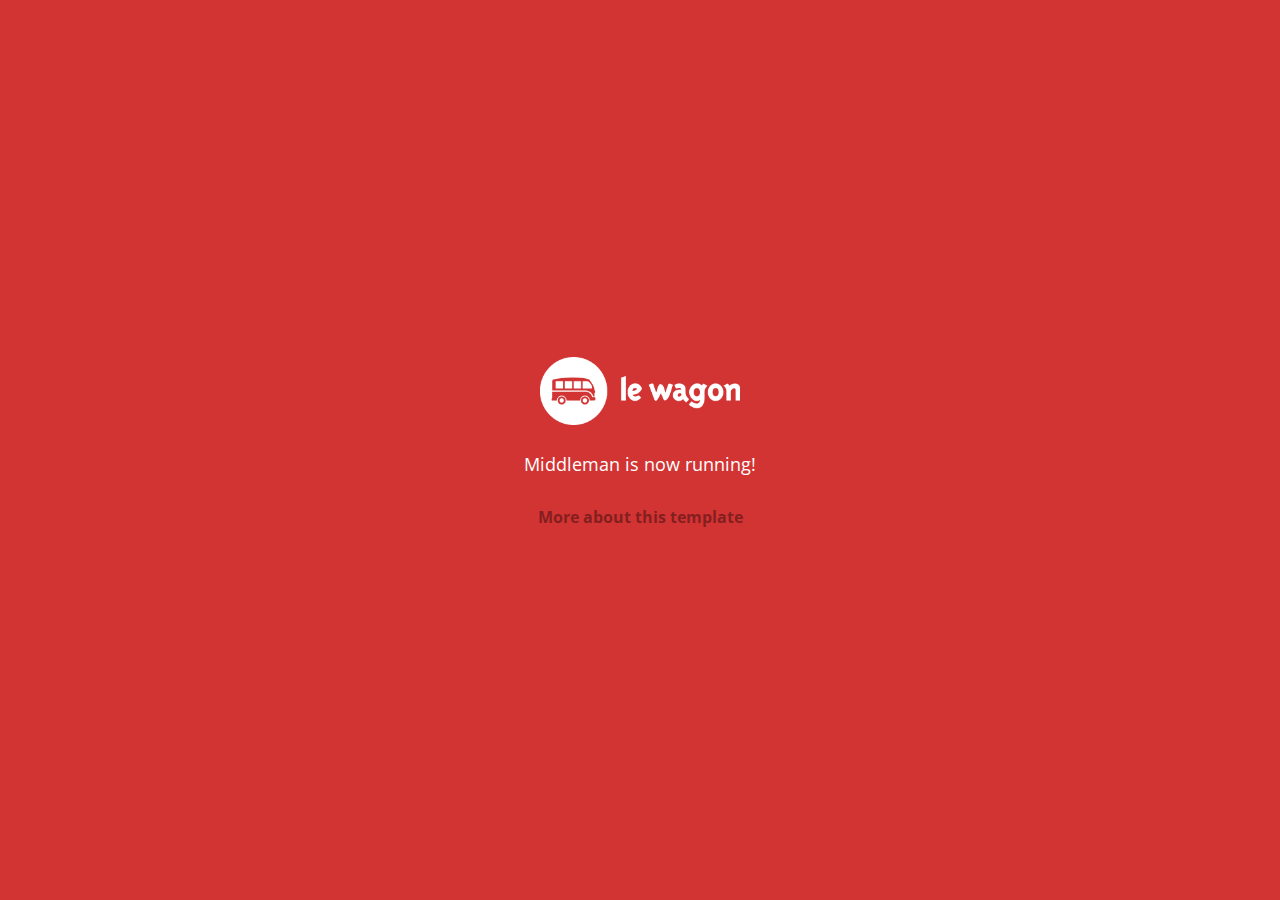
==== index.html @ ccfb5966 "Automated commit at 2018-07-16 14:00:12 UTC by middleman-deploy 2.0.0-alpha" ====
<!doctype html>
<html>
  <head>
    <meta charset="utf-8">
    <meta http-equiv="x-ua-compatible" content="ie=edge">
    <meta name="viewport"
          content="width=device-width, initial-scale=1, shrink-to-fit=no">
    <!-- Use the title from a page's frontmatter if it has one -->
    <title>Le Wagon - Middleman</title>
    <link href="stylesheets/application-3c48b980.css" rel="stylesheet" />
    <script src="javascripts/application-93de88c9.js"></script>
    <link href="images/favicon-f15af148.png" rel="icon" type="image/png" />
  </head>
  <body>
    <div id="home">
  <div class="home-content">
    <img src="images/logo-acc9c0ec.png" width="200" alt="Logo" />
    <p>
      Middleman is now running!
    </p>
    <p class="about">
      <a href="about.html">More about this template</a>
    </p>
  </div>
</div>

  </body>
</html>
---- stylesheets/application-3c48b980.css ----
@import url("https://fonts.googleapis.com/css?family=Open+Sans:400,300,700|Raleway:400,100,300,700,500");/*!
 * Bootstrap v3.3.7 (http://getbootstrap.com)
 * Copyright 2011-2016 Twitter, Inc.
 * Licensed under MIT (https://github.com/twbs/bootstrap/blob/master/LICENSE)
 *//*! normalize.css v3.0.3 | MIT License | github.com/necolas/normalize.css */html{font-family:sans-serif;-ms-text-size-adjust:100%;-webkit-text-size-adjust:100%}body{margin:0}article,aside,details,figcaption,figure,footer,header,hgroup,main,menu,nav,section,summary{display:block}audio,canvas,progress,video{display:inline-block;vertical-align:baseline}audio:not([controls]){display:none;height:0}[hidden],template{display:none}a{background-color:transparent}a:active,a:hover{outline:0}abbr[title]{border-bottom:1px dotted}b,strong{font-weight:bold}dfn{font-style:italic}h1{font-size:2em;margin:0.67em 0}mark{background:#ff0;color:#000}small{font-size:80%}sub,sup{font-size:75%;line-height:0;position:relative;vertical-align:baseline}sup{top:-0.5em}sub{bottom:-0.25em}img{border:0}svg:not(:root){overflow:hidden}figure{margin:1em 40px}hr{-webkit-box-sizing:content-box;box-sizing:content-box;height:0}pre{overflow:auto}code,kbd,pre,samp{font-family:monospace, monospace;font-size:1em}button,input,optgroup,select,textarea{color:inherit;font:inherit;margin:0}button{overflow:visible}button,select{text-transform:none}button,html input[type="button"],input[type="reset"],input[type="submit"]{-webkit-appearance:button;cursor:pointer}button[disabled],html input[disabled]{cursor:default}button::-moz-focus-inner,input::-moz-focus-inner{border:0;padding:0}input{line-height:normal}input[type="checkbox"],input[type="radio"]{-webkit-box-sizing:border-box;box-sizing:border-box;padding:0}input[type="number"]::-webkit-inner-spin-button,input[type="number"]::-webkit-outer-spin-button{height:auto}input[type="search"]{-webkit-appearance:textfield;-webkit-box-sizing:content-box;box-sizing:content-box}input[type="search"]::-webkit-search-cancel-button,input[type="search"]::-webkit-search-decoration{-webkit-appearance:none}fieldset{border:1px solid #c0c0c0;margin:0 2px;padding:0.35em 0.625em 0.75em}legend{border:0;padding:0}textarea{overflow:auto}optgroup{font-weight:bold}table{border-collapse:collapse;border-spacing:0}td,th{padding:0}/*! Source: https://github.com/h5bp/html5-boilerplate/blob/master/src/css/main.css */@media print{*,*:before,*:after{background:transparent !important;color:#000 !important;-webkit-box-shadow:none !important;box-shadow:none !important;text-shadow:none !important}a,a:visited{text-decoration:underline}a[href]:after{content:" (" attr(href) ")"}abbr[title]:after{content:" (" attr(title) ")"}a[href^="#"]:after,a[href^="javascript:"]:after{content:""}pre,blockquote{border:1px solid #999;page-break-inside:avoid}thead{display:table-header-group}tr,img{page-break-inside:avoid}img{max-width:100% !important}p,h2,h3{orphans:3;widows:3}h2,h3{page-break-after:avoid}.navbar{display:none}.btn>.caret,.dropup>.btn>.caret{border-top-color:#000 !important}.label{border:1px solid #000}.table{border-collapse:collapse !important}.table td,.table th{background-color:#fff !important}.table-bordered th,.table-bordered td{border:1px solid #ddd !important}}@font-face{font-family:'Glyphicons Halflings';src:url("../assets/bootstrap/glyphicons-halflings-regular-86b6f62b.eot");src:url("../assets/bootstrap/glyphicons-halflings-regular-86b6f62b.eot?#iefix") format("embedded-opentype"),url("../assets/bootstrap/glyphicons-halflings-regular-ca35b697.woff2") format("woff2"),url("../assets/bootstrap/glyphicons-halflings-regular-278e49a8.woff") format("woff"),url("../assets/bootstrap/glyphicons-halflings-regular-44bc1850.ttf") format("truetype"),url("../assets/bootstrap/glyphicons-halflings-regular-de51a849.svg#glyphicons_halflingsregular") format("svg")}.glyphicon{position:relative;top:1px;display:inline-block;font-family:'Glyphicons Halflings';font-style:normal;font-weight:normal;line-height:1;-webkit-font-smoothing:antialiased;-moz-osx-font-smoothing:grayscale}.glyphicon-asterisk:before{content:"\002a"}.glyphicon-plus:before{content:"\002b"}.glyphicon-euro:before,.glyphicon-eur:before{content:"\20ac"}.glyphicon-minus:before{content:"\2212"}.glyphicon-cloud:before{content:"\2601"}.glyphicon-envelope:before{content:"\2709"}.glyphicon-pencil:before{content:"\270f"}.glyphicon-glass:before{content:"\e001"}.glyphicon-music:before{content:"\e002"}.glyphicon-search:before{content:"\e003"}.glyphicon-heart:before{content:"\e005"}.glyphicon-star:before{content:"\e006"}.glyphicon-star-empty:before{content:"\e007"}.glyphicon-user:before{content:"\e008"}.glyphicon-film:before{content:"\e009"}.glyphicon-th-large:before{content:"\e010"}.glyphicon-th:before{content:"\e011"}.glyphicon-th-list:before{content:"\e012"}.glyphicon-ok:before{content:"\e013"}.glyphicon-remove:before{content:"\e014"}.glyphicon-zoom-in:before{content:"\e015"}.glyphicon-zoom-out:before{content:"\e016"}.glyphicon-off:before{content:"\e017"}.glyphicon-signal:before{content:"\e018"}.glyphicon-cog:before{content:"\e019"}.glyphicon-trash:before{content:"\e020"}.glyphicon-home:before{content:"\e021"}.glyphicon-file:before{content:"\e022"}.glyphicon-time:before{content:"\e023"}.glyphicon-road:before{content:"\e024"}.glyphicon-download-alt:before{content:"\e025"}.glyphicon-download:before{content:"\e026"}.glyphicon-upload:before{content:"\e027"}.glyphicon-inbox:before{content:"\e028"}.glyphicon-play-circle:before{content:"\e029"}.glyphicon-repeat:before{content:"\e030"}.glyphicon-refresh:before{content:"\e031"}.glyphicon-list-alt:before{content:"\e032"}.glyphicon-lock:before{content:"\e033"}.glyphicon-flag:before{content:"\e034"}.glyphicon-headphones:before{content:"\e035"}.glyphicon-volume-off:before{content:"\e036"}.glyphicon-volume-down:before{content:"\e037"}.glyphicon-volume-up:before{content:"\e038"}.glyphicon-qrcode:before{content:"\e039"}.glyphicon-barcode:before{content:"\e040"}.glyphicon-tag:before{content:"\e041"}.glyphicon-tags:before{content:"\e042"}.glyphicon-book:before{content:"\e043"}.glyphicon-bookmark:before{content:"\e044"}.glyphicon-print:before{content:"\e045"}.glyphicon-camera:before{content:"\e046"}.glyphicon-font:before{content:"\e047"}.glyphicon-bold:before{content:"\e048"}.glyphicon-italic:before{content:"\e049"}.glyphicon-text-height:before{content:"\e050"}.glyphicon-text-width:before{content:"\e051"}.glyphicon-align-left:before{content:"\e052"}.glyphicon-align-center:before{content:"\e053"}.glyphicon-align-right:before{content:"\e054"}.glyphicon-align-justify:before{content:"\e055"}.glyphicon-list:before{content:"\e056"}.glyphicon-indent-left:before{content:"\e057"}.glyphicon-indent-right:before{content:"\e058"}.glyphicon-facetime-video:before{content:"\e059"}.glyphicon-picture:before{content:"\e060"}.glyphicon-map-marker:before{content:"\e062"}.glyphicon-adjust:before{content:"\e063"}.glyphicon-tint:before{content:"\e064"}.glyphicon-edit:before{content:"\e065"}.glyphicon-share:before{content:"\e066"}.glyphicon-check:before{content:"\e067"}.glyphicon-move:before{content:"\e068"}.glyphicon-step-backward:before{content:"\e069"}.glyphicon-fast-backward:before{content:"\e070"}.glyphicon-backward:before{content:"\e071"}.glyphicon-play:before{content:"\e072"}.glyphicon-pause:before{content:"\e073"}.glyphicon-stop:before{content:"\e074"}.glyphicon-forward:before{content:"\e075"}.glyphicon-fast-forward:before{content:"\e076"}.glyphicon-step-forward:before{content:"\e077"}.glyphicon-eject:before{content:"\e078"}.glyphicon-chevron-left:before{content:"\e079"}.glyphicon-chevron-right:before{content:"\e080"}.glyphicon-plus-sign:before{content:"\e081"}.glyphicon-minus-sign:before{content:"\e082"}.glyphicon-remove-sign:before{content:"\e083"}.glyphicon-ok-sign:before{content:"\e084"}.glyphicon-question-sign:before{content:"\e085"}.glyphicon-info-sign:before{content:"\e086"}.glyphicon-screenshot:before{content:"\e087"}.glyphicon-remove-circle:before{content:"\e088"}.glyphicon-ok-circle:before{content:"\e089"}.glyphicon-ban-circle:before{content:"\e090"}.glyphicon-arrow-left:before{content:"\e091"}.glyphicon-arrow-right:before{content:"\e092"}.glyphicon-arrow-up:before{content:"\e093"}.glyphicon-arrow-down:before{content:"\e094"}.glyphicon-share-alt:before{content:"\e095"}.glyphicon-resize-full:before{content:"\e096"}.glyphicon-resize-small:before{content:"\e097"}.glyphicon-exclamation-sign:before{content:"\e101"}.glyphicon-gift:before{content:"\e102"}.glyphicon-leaf:before{content:"\e103"}.glyphicon-fire:before{content:"\e104"}.glyphicon-eye-open:before{content:"\e105"}.glyphicon-eye-close:before{content:"\e106"}.glyphicon-warning-sign:before{content:"\e107"}.glyphicon-plane:before{content:"\e108"}.glyphicon-calendar:before{content:"\e109"}.glyphicon-random:before{content:"\e110"}.glyphicon-comment:before{content:"\e111"}.glyphicon-magnet:before{content:"\e112"}.glyphicon-chevron-up:before{content:"\e113"}.glyphicon-chevron-down:before{content:"\e114"}.glyphicon-retweet:before{content:"\e115"}.glyphicon-shopping-cart:before{content:"\e116"}.glyphicon-folder-close:before{content:"\e117"}.glyphicon-folder-open:before{content:"\e118"}.glyphicon-resize-vertical:before{content:"\e119"}.glyphicon-resize-horizontal:before{content:"\e120"}.glyphicon-hdd:before{content:"\e121"}.glyphicon-bullhorn:before{content:"\e122"}.glyphicon-bell:before{content:"\e123"}.glyphicon-certificate:before{content:"\e124"}.glyphicon-thumbs-up:before{content:"\e125"}.glyphicon-thumbs-down:before{content:"\e126"}.glyphicon-hand-right:before{content:"\e127"}.glyphicon-hand-left:before{content:"\e128"}.glyphicon-hand-up:before{content:"\e129"}.glyphicon-hand-down:before{content:"\e130"}.glyphicon-circle-arrow-right:before{content:"\e131"}.glyphicon-circle-arrow-left:before{content:"\e132"}.glyphicon-circle-arrow-up:before{content:"\e133"}.glyphicon-circle-arrow-down:before{content:"\e134"}.glyphicon-globe:before{content:"\e135"}.glyphicon-wrench:before{content:"\e136"}.glyphicon-tasks:before{content:"\e137"}.glyphicon-filter:before{content:"\e138"}.glyphicon-briefcase:before{content:"\e139"}.glyphicon-fullscreen:before{content:"\e140"}.glyphicon-dashboard:before{content:"\e141"}.glyphicon-paperclip:before{content:"\e142"}.glyphicon-heart-empty:before{content:"\e143"}.glyphicon-link:before{content:"\e144"}.glyphicon-phone:before{content:"\e145"}.glyphicon-pushpin:before{content:"\e146"}.glyphicon-usd:before{content:"\e148"}.glyphicon-gbp:before{content:"\e149"}.glyphicon-sort:before{content:"\e150"}.glyphicon-sort-by-alphabet:before{content:"\e151"}.glyphicon-sort-by-alphabet-alt:before{content:"\e152"}.glyphicon-sort-by-order:before{content:"\e153"}.glyphicon-sort-by-order-alt:before{content:"\e154"}.glyphicon-sort-by-attributes:before{content:"\e155"}.glyphicon-sort-by-attributes-alt:before{content:"\e156"}.glyphicon-unchecked:before{content:"\e157"}.glyphicon-expand:before{content:"\e158"}.glyphicon-collapse-down:before{content:"\e159"}.glyphicon-collapse-up:before{content:"\e160"}.glyphicon-log-in:before{content:"\e161"}.glyphicon-flash:before{content:"\e162"}.glyphicon-log-out:before{content:"\e163"}.glyphicon-new-window:before{content:"\e164"}.glyphicon-record:before{content:"\e165"}.glyphicon-save:before{content:"\e166"}.glyphicon-open:before{content:"\e167"}.glyphicon-saved:before{content:"\e168"}.glyphicon-import:before{content:"\e169"}.glyphicon-export:before{content:"\e170"}.glyphicon-send:before{content:"\e171"}.glyphicon-floppy-disk:before{content:"\e172"}.glyphicon-floppy-saved:before{content:"\e173"}.glyphicon-floppy-remove:before{content:"\e174"}.glyphicon-floppy-save:before{content:"\e175"}.glyphicon-floppy-open:before{content:"\e176"}.glyphicon-credit-card:before{content:"\e177"}.glyphicon-transfer:before{content:"\e178"}.glyphicon-cutlery:before{content:"\e179"}.glyphicon-header:before{content:"\e180"}.glyphicon-compressed:before{content:"\e181"}.glyphicon-earphone:before{content:"\e182"}.glyphicon-phone-alt:before{content:"\e183"}.glyphicon-tower:before{content:"\e184"}.glyphicon-stats:before{content:"\e185"}.glyphicon-sd-video:before{content:"\e186"}.glyphicon-hd-video:before{content:"\e187"}.glyphicon-subtitles:before{content:"\e188"}.glyphicon-sound-stereo:before{content:"\e189"}.glyphicon-sound-dolby:before{content:"\e190"}.glyphicon-sound-5-1:before{content:"\e191"}.glyphicon-sound-6-1:before{content:"\e192"}.glyphicon-sound-7-1:before{content:"\e193"}.glyphicon-copyright-mark:before{content:"\e194"}.glyphicon-registration-mark:before{content:"\e195"}.glyphicon-cloud-download:before{content:"\e197"}.glyphicon-cloud-upload:before{content:"\e198"}.glyphicon-tree-conifer:before{content:"\e199"}.glyphicon-tree-deciduous:before{content:"\e200"}.glyphicon-cd:before{content:"\e201"}.glyphicon-save-file:before{content:"\e202"}.glyphicon-open-file:before{content:"\e203"}.glyphicon-level-up:before{content:"\e204"}.glyphicon-copy:before{content:"\e205"}.glyphicon-paste:before{content:"\e206"}.glyphicon-alert:before{content:"\e209"}.glyphicon-equalizer:before{content:"\e210"}.glyphicon-king:before{content:"\e211"}.glyphicon-queen:before{content:"\e212"}.glyphicon-pawn:before{content:"\e213"}.glyphicon-bishop:before{content:"\e214"}.glyphicon-knight:before{content:"\e215"}.glyphicon-baby-formula:before{content:"\e216"}.glyphicon-tent:before{content:"\26fa"}.glyphicon-blackboard:before{content:"\e218"}.glyphicon-bed:before{content:"\e219"}.glyphicon-apple:before{content:"\f8ff"}.glyphicon-erase:before{content:"\e221"}.glyphicon-hourglass:before{content:"\231b"}.glyphicon-lamp:before{content:"\e223"}.glyphicon-duplicate:before{content:"\e224"}.glyphicon-piggy-bank:before{content:"\e225"}.glyphicon-scissors:before{content:"\e226"}.glyphicon-bitcoin:before{content:"\e227"}.glyphicon-btc:before{content:"\e227"}.glyphicon-xbt:before{content:"\e227"}.glyphicon-yen:before{content:"\00a5"}.glyphicon-jpy:before{content:"\00a5"}.glyphicon-ruble:before{content:"\20bd"}.glyphicon-rub:before{content:"\20bd"}.glyphicon-scale:before{content:"\e230"}.glyphicon-ice-lolly:before{content:"\e231"}.glyphicon-ice-lolly-tasted:before{content:"\e232"}.glyphicon-education:before{content:"\e233"}.glyphicon-option-horizontal:before{content:"\e234"}.glyphicon-option-vertical:before{content:"\e235"}.glyphicon-menu-hamburger:before{content:"\e236"}.glyphicon-modal-window:before{content:"\e237"}.glyphicon-oil:before{content:"\e238"}.glyphicon-grain:before{content:"\e239"}.glyphicon-sunglasses:before{content:"\e240"}.glyphicon-text-size:before{content:"\e241"}.glyphicon-text-color:before{content:"\e242"}.glyphicon-text-background:before{content:"\e243"}.glyphicon-object-align-top:before{content:"\e244"}.glyphicon-object-align-bottom:before{content:"\e245"}.glyphicon-object-align-horizontal:before{content:"\e246"}.glyphicon-object-align-left:before{content:"\e247"}.glyphicon-object-align-vertical:before{content:"\e248"}.glyphicon-object-align-right:before{content:"\e249"}.glyphicon-triangle-right:before{content:"\e250"}.glyphicon-triangle-left:before{content:"\e251"}.glyphicon-triangle-bottom:before{content:"\e252"}.glyphicon-triangle-top:before{content:"\e253"}.glyphicon-console:before{content:"\e254"}.glyphicon-superscript:before{content:"\e255"}.glyphicon-subscript:before{content:"\e256"}.glyphicon-menu-left:before{content:"\e257"}.glyphicon-menu-right:before{content:"\e258"}.glyphicon-menu-down:before{content:"\e259"}.glyphicon-menu-up:before{content:"\e260"}*{-webkit-box-sizing:border-box;box-sizing:border-box}*:before,*:after{-webkit-box-sizing:border-box;box-sizing:border-box}html{font-size:10px;-webkit-tap-highlight-color:transparent}body{font-family:"Open Sans", "Helvetica", "sans-serif";font-size:18px;line-height:1.42857143;color:#333333;background-color:#F4F4F4}input,button,select,textarea{font-family:inherit;font-size:inherit;line-height:inherit}a{color:#469AE0;text-decoration:none}a:hover,a:focus{color:#1f74ba;text-decoration:underline}a:focus{outline:5px auto -webkit-focus-ring-color;outline-offset:-2px}figure{margin:0}img{vertical-align:middle}.img-responsive{display:block;max-width:100%;height:auto}.img-rounded{border-radius:2px}.img-thumbnail{padding:4px;line-height:1.42857143;background-color:#F4F4F4;border:1px solid #ddd;border-radius:2px;-webkit-transition:all 0.2s ease-in-out;transition:all 0.2s ease-in-out;display:inline-block;max-width:100%;height:auto}.img-circle{border-radius:50%}hr{margin-top:25px;margin-bottom:25px;border:0;border-top:1px solid #eeeeee}.sr-only{position:absolute;width:1px;height:1px;margin:-1px;padding:0;overflow:hidden;clip:rect(0, 0, 0, 0);border:0}.sr-only-focusable:active,.sr-only-focusable:focus{position:static;width:auto;height:auto;margin:0;overflow:visible;clip:auto}[role="button"]{cursor:pointer}h1,h2,h3,h4,h5,h6,.h1,.h2,.h3,.h4,.h5,.h6{font-family:"Raleway", "Helvetica", "sans-serif";font-weight:500;line-height:1.1;color:inherit}h1 small,h1 .small,h2 small,h2 .small,h3 small,h3 .small,h4 small,h4 .small,h5 small,h5 .small,h6 small,h6 .small,.h1 small,.h1 .small,.h2 small,.h2 .small,.h3 small,.h3 .small,.h4 small,.h4 .small,.h5 small,.h5 .small,.h6 small,.h6 .small{font-weight:normal;line-height:1;color:#777777}h1,.h1,h2,.h2,h3,.h3{margin-top:25px;margin-bottom:12.5px}h1 small,h1 .small,.h1 small,.h1 .small,h2 small,h2 .small,.h2 small,.h2 .small,h3 small,h3 .small,.h3 small,.h3 .small{font-size:65%}h4,.h4,h5,.h5,h6,.h6{margin-top:12.5px;margin-bottom:12.5px}h4 small,h4 .small,.h4 small,.h4 .small,h5 small,h5 .small,.h5 small,.h5 .small,h6 small,h6 .small,.h6 small,.h6 .small{font-size:75%}h1,.h1{font-size:46px}h2,.h2{font-size:38px}h3,.h3{font-size:31px}h4,.h4{font-size:23px}h5,.h5{font-size:18px}h6,.h6{font-size:16px}p{margin:0 0 12.5px}.lead{margin-bottom:25px;font-size:20px;font-weight:300;line-height:1.4}@media (min-width: 768px){.lead{font-size:27px}}small,.small{font-size:88%}mark,.mark{background-color:#fcf8e3;padding:.2em}.text-left{text-align:left}.text-right{text-align:right}.text-center{text-align:center}.text-justify{text-align:justify}.text-nowrap{white-space:nowrap}.text-lowercase{text-transform:lowercase}.text-uppercase,.initialism{text-transform:uppercase}.text-capitalize{text-transform:capitalize}.text-muted{color:#777777}.text-primary{color:#469AE0}a.text-primary:hover,a.text-primary:focus{color:#2381d0}.text-success{color:#3c763d}a.text-success:hover,a.text-success:focus{color:#2b542c}.text-info{color:#31708f}a.text-info:hover,a.text-info:focus{color:#245269}.text-warning{color:#8a6d3b}a.text-warning:hover,a.text-warning:focus{color:#66512c}.text-danger{color:#a94442}a.text-danger:hover,a.text-danger:focus{color:#843534}.bg-primary{color:#fff}.bg-primary{background-color:#469AE0}a.bg-primary:hover,a.bg-primary:focus{background-color:#2381d0}.bg-success{background-color:#dff0d8}a.bg-success:hover,a.bg-success:focus{background-color:#c1e2b3}.bg-info{background-color:#d9edf7}a.bg-info:hover,a.bg-info:focus{background-color:#afd9ee}.bg-warning{background-color:#fcf8e3}a.bg-warning:hover,a.bg-warning:focus{background-color:#f7ecb5}.bg-danger{background-color:#f2dede}a.bg-danger:hover,a.bg-danger:focus{background-color:#e4b9b9}.page-header{padding-bottom:11.5px;margin:50px 0 25px;border-bottom:1px solid #eeeeee}ul,ol{margin-top:0;margin-bottom:12.5px}ul ul,ul ol,ol ul,ol ol{margin-bottom:0}.list-unstyled{padding-left:0;list-style:none}.list-inline{padding-left:0;list-style:none;margin-left:-5px}.list-inline>li{display:inline-block;padding-left:5px;padding-right:5px}dl{margin-top:0;margin-bottom:25px}dt,dd{line-height:1.42857143}dt{font-weight:bold}dd{margin-left:0}.dl-horizontal dd:before,.dl-horizontal dd:after{content:" ";display:table}.dl-horizontal dd:after{clear:both}@media (min-width: 768px){.dl-horizontal dt{float:left;width:160px;clear:left;text-align:right;overflow:hidden;text-overflow:ellipsis;white-space:nowrap}.dl-horizontal dd{margin-left:180px}}abbr[title],abbr[data-original-title]{cursor:help;border-bottom:1px dotted #777777}.initialism{font-size:90%}blockquote{padding:12.5px 25px;margin:0 0 25px;font-size:22.5px;border-left:5px solid #eeeeee}blockquote p:last-child,blockquote ul:last-child,blockquote ol:last-child{margin-bottom:0}blockquote footer,blockquote small,blockquote .small{display:block;font-size:80%;line-height:1.42857143;color:#777777}blockquote footer:before,blockquote small:before,blockquote .small:before{content:'\2014 \00A0'}.blockquote-reverse,blockquote.pull-right{padding-right:15px;padding-left:0;border-right:5px solid #eeeeee;border-left:0;text-align:right}.blockquote-reverse footer:before,.blockquote-reverse small:before,.blockquote-reverse .small:before,blockquote.pull-right footer:before,blockquote.pull-right small:before,blockquote.pull-right .small:before{content:''}.blockquote-reverse footer:after,.blockquote-reverse small:after,.blockquote-reverse .small:after,blockquote.pull-right footer:after,blockquote.pull-right small:after,blockquote.pull-right .small:after{content:'\00A0 \2014'}address{margin-bottom:25px;font-style:normal;line-height:1.42857143}code,kbd,pre,samp{font-family:Menlo, Monaco, Consolas, "Courier New", monospace}code{padding:2px 4px;font-size:90%;color:#c7254e;background-color:#f9f2f4;border-radius:2px}kbd{padding:2px 4px;font-size:90%;color:#fff;background-color:#333;border-radius:2px;-webkit-box-shadow:inset 0 -1px 0 rgba(0,0,0,0.25);box-shadow:inset 0 -1px 0 rgba(0,0,0,0.25)}kbd kbd{padding:0;font-size:100%;font-weight:bold;-webkit-box-shadow:none;box-shadow:none}pre{display:block;padding:12px;margin:0 0 12.5px;font-size:17px;line-height:1.42857143;word-break:break-all;word-wrap:break-word;color:#333333;background-color:#f5f5f5;border:1px solid #ccc;border-radius:2px}pre code{padding:0;font-size:inherit;color:inherit;white-space:pre-wrap;background-color:transparent;border-radius:0}.pre-scrollable{max-height:340px;overflow-y:scroll}.container{margin-right:auto;margin-left:auto;padding-left:15px;padding-right:15px}.container:before,.container:after{content:" ";display:table}.container:after{clear:both}@media (min-width: 768px){.container{width:750px}}@media (min-width: 992px){.container{width:970px}}@media (min-width: 1200px){.container{width:1170px}}.container-fluid{margin-right:auto;margin-left:auto;padding-left:15px;padding-right:15px}.container-fluid:before,.container-fluid:after{content:" ";display:table}.container-fluid:after{clear:both}.row{margin-left:-15px;margin-right:-15px}.row:before,.row:after{content:" ";display:table}.row:after{clear:both}.col-xs-1,.col-sm-1,.col-md-1,.col-lg-1,.col-xs-2,.col-sm-2,.col-md-2,.col-lg-2,.col-xs-3,.col-sm-3,.col-md-3,.col-lg-3,.col-xs-4,.col-sm-4,.col-md-4,.col-lg-4,.col-xs-5,.col-sm-5,.col-md-5,.col-lg-5,.col-xs-6,.col-sm-6,.col-md-6,.col-lg-6,.col-xs-7,.col-sm-7,.col-md-7,.col-lg-7,.col-xs-8,.col-sm-8,.col-md-8,.col-lg-8,.col-xs-9,.col-sm-9,.col-md-9,.col-lg-9,.col-xs-10,.col-sm-10,.col-md-10,.col-lg-10,.col-xs-11,.col-sm-11,.col-md-11,.col-lg-11,.col-xs-12,.col-sm-12,.col-md-12,.col-lg-12{position:relative;min-height:1px;padding-left:15px;padding-right:15px}.col-xs-1,.col-xs-2,.col-xs-3,.col-xs-4,.col-xs-5,.col-xs-6,.col-xs-7,.col-xs-8,.col-xs-9,.col-xs-10,.col-xs-11,.col-xs-12{float:left}.col-xs-1{width:8.33333333%}.col-xs-2{width:16.66666667%}.col-xs-3{width:25%}.col-xs-4{width:33.33333333%}.col-xs-5{width:41.66666667%}.col-xs-6{width:50%}.col-xs-7{width:58.33333333%}.col-xs-8{width:66.66666667%}.col-xs-9{width:75%}.col-xs-10{width:83.33333333%}.col-xs-11{width:91.66666667%}.col-xs-12{width:100%}.col-xs-pull-0{right:auto}.col-xs-pull-1{right:8.33333333%}.col-xs-pull-2{right:16.66666667%}.col-xs-pull-3{right:25%}.col-xs-pull-4{right:33.33333333%}.col-xs-pull-5{right:41.66666667%}.col-xs-pull-6{right:50%}.col-xs-pull-7{right:58.33333333%}.col-xs-pull-8{right:66.66666667%}.col-xs-pull-9{right:75%}.col-xs-pull-10{right:83.33333333%}.col-xs-pull-11{right:91.66666667%}.col-xs-pull-12{right:100%}.col-xs-push-0{left:auto}.col-xs-push-1{left:8.33333333%}.col-xs-push-2{left:16.66666667%}.col-xs-push-3{left:25%}.col-xs-push-4{left:33.33333333%}.col-xs-push-5{left:41.66666667%}.col-xs-push-6{left:50%}.col-xs-push-7{left:58.33333333%}.col-xs-push-8{left:66.66666667%}.col-xs-push-9{left:75%}.col-xs-push-10{left:83.33333333%}.col-xs-push-11{left:91.66666667%}.col-xs-push-12{left:100%}.col-xs-offset-0{margin-left:0%}.col-xs-offset-1{margin-left:8.33333333%}.col-xs-offset-2{margin-left:16.66666667%}.col-xs-offset-3{margin-left:25%}.col-xs-offset-4{margin-left:33.33333333%}.col-xs-offset-5{margin-left:41.66666667%}.col-xs-offset-6{margin-left:50%}.col-xs-offset-7{margin-left:58.33333333%}.col-xs-offset-8{margin-left:66.66666667%}.col-xs-offset-9{margin-left:75%}.col-xs-offset-10{margin-left:83.33333333%}.col-xs-offset-11{margin-left:91.66666667%}.col-xs-offset-12{margin-left:100%}@media (min-width: 768px){.col-sm-1,.col-sm-2,.col-sm-3,.col-sm-4,.col-sm-5,.col-sm-6,.col-sm-7,.col-sm-8,.col-sm-9,.col-sm-10,.col-sm-11,.col-sm-12{float:left}.col-sm-1{width:8.33333333%}.col-sm-2{width:16.66666667%}.col-sm-3{width:25%}.col-sm-4{width:33.33333333%}.col-sm-5{width:41.66666667%}.col-sm-6{width:50%}.col-sm-7{width:58.33333333%}.col-sm-8{width:66.66666667%}.col-sm-9{width:75%}.col-sm-10{width:83.33333333%}.col-sm-11{width:91.66666667%}.col-sm-12{width:100%}.col-sm-pull-0{right:auto}.col-sm-pull-1{right:8.33333333%}.col-sm-pull-2{right:16.66666667%}.col-sm-pull-3{right:25%}.col-sm-pull-4{right:33.33333333%}.col-sm-pull-5{right:41.66666667%}.col-sm-pull-6{right:50%}.col-sm-pull-7{right:58.33333333%}.col-sm-pull-8{right:66.66666667%}.col-sm-pull-9{right:75%}.col-sm-pull-10{right:83.33333333%}.col-sm-pull-11{right:91.66666667%}.col-sm-pull-12{right:100%}.col-sm-push-0{left:auto}.col-sm-push-1{left:8.33333333%}.col-sm-push-2{left:16.66666667%}.col-sm-push-3{left:25%}.col-sm-push-4{left:33.33333333%}.col-sm-push-5{left:41.66666667%}.col-sm-push-6{left:50%}.col-sm-push-7{left:58.33333333%}.col-sm-push-8{left:66.66666667%}.col-sm-push-9{left:75%}.col-sm-push-10{left:83.33333333%}.col-sm-push-11{left:91.66666667%}.col-sm-push-12{left:100%}.col-sm-offset-0{margin-left:0%}.col-sm-offset-1{margin-left:8.33333333%}.col-sm-offset-2{margin-left:16.66666667%}.col-sm-offset-3{margin-left:25%}.col-sm-offset-4{margin-left:33.33333333%}.col-sm-offset-5{margin-left:41.66666667%}.col-sm-offset-6{margin-left:50%}.col-sm-offset-7{margin-left:58.33333333%}.col-sm-offset-8{margin-left:66.66666667%}.col-sm-offset-9{margin-left:75%}.col-sm-offset-10{margin-left:83.33333333%}.col-sm-offset-11{margin-left:91.66666667%}.col-sm-offset-12{margin-left:100%}}@media (min-width: 992px){.col-md-1,.col-md-2,.col-md-3,.col-md-4,.col-md-5,.col-md-6,.col-md-7,.col-md-8,.col-md-9,.col-md-10,.col-md-11,.col-md-12{float:left}.col-md-1{width:8.33333333%}.col-md-2{width:16.66666667%}.col-md-3{width:25%}.col-md-4{width:33.33333333%}.col-md-5{width:41.66666667%}.col-md-6{width:50%}.col-md-7{width:58.33333333%}.col-md-8{width:66.66666667%}.col-md-9{width:75%}.col-md-10{width:83.33333333%}.col-md-11{width:91.66666667%}.col-md-12{width:100%}.col-md-pull-0{right:auto}.col-md-pull-1{right:8.33333333%}.col-md-pull-2{right:16.66666667%}.col-md-pull-3{right:25%}.col-md-pull-4{right:33.33333333%}.col-md-pull-5{right:41.66666667%}.col-md-pull-6{right:50%}.col-md-pull-7{right:58.33333333%}.col-md-pull-8{right:66.66666667%}.col-md-pull-9{right:75%}.col-md-pull-10{right:83.33333333%}.col-md-pull-11{right:91.66666667%}.col-md-pull-12{right:100%}.col-md-push-0{left:auto}.col-md-push-1{left:8.33333333%}.col-md-push-2{left:16.66666667%}.col-md-push-3{left:25%}.col-md-push-4{left:33.33333333%}.col-md-push-5{left:41.66666667%}.col-md-push-6{left:50%}.col-md-push-7{left:58.33333333%}.col-md-push-8{left:66.66666667%}.col-md-push-9{left:75%}.col-md-push-10{left:83.33333333%}.col-md-push-11{left:91.66666667%}.col-md-push-12{left:100%}.col-md-offset-0{margin-left:0%}.col-md-offset-1{margin-left:8.33333333%}.col-md-offset-2{margin-left:16.66666667%}.col-md-offset-3{margin-left:25%}.col-md-offset-4{margin-left:33.33333333%}.col-md-offset-5{margin-left:41.66666667%}.col-md-offset-6{margin-left:50%}.col-md-offset-7{margin-left:58.33333333%}.col-md-offset-8{margin-left:66.66666667%}.col-md-offset-9{margin-left:75%}.col-md-offset-10{margin-left:83.33333333%}.col-md-offset-11{margin-left:91.66666667%}.col-md-offset-12{margin-left:100%}}@media (min-width: 1200px){.col-lg-1,.col-lg-2,.col-lg-3,.col-lg-4,.col-lg-5,.col-lg-6,.col-lg-7,.col-lg-8,.col-lg-9,.col-lg-10,.col-lg-11,.col-lg-12{float:left}.col-lg-1{width:8.33333333%}.col-lg-2{width:16.66666667%}.col-lg-3{width:25%}.col-lg-4{width:33.33333333%}.col-lg-5{width:41.66666667%}.col-lg-6{width:50%}.col-lg-7{width:58.33333333%}.col-lg-8{width:66.66666667%}.col-lg-9{width:75%}.col-lg-10{width:83.33333333%}.col-lg-11{width:91.66666667%}.col-lg-12{width:100%}.col-lg-pull-0{right:auto}.col-lg-pull-1{right:8.33333333%}.col-lg-pull-2{right:16.66666667%}.col-lg-pull-3{right:25%}.col-lg-pull-4{right:33.33333333%}.col-lg-pull-5{right:41.66666667%}.col-lg-pull-6{right:50%}.col-lg-pull-7{right:58.33333333%}.col-lg-pull-8{right:66.66666667%}.col-lg-pull-9{right:75%}.col-lg-pull-10{right:83.33333333%}.col-lg-pull-11{right:91.66666667%}.col-lg-pull-12{right:100%}.col-lg-push-0{left:auto}.col-lg-push-1{left:8.33333333%}.col-lg-push-2{left:16.66666667%}.col-lg-push-3{left:25%}.col-lg-push-4{left:33.33333333%}.col-lg-push-5{left:41.66666667%}.col-lg-push-6{left:50%}.col-lg-push-7{left:58.33333333%}.col-lg-push-8{left:66.66666667%}.col-lg-push-9{left:75%}.col-lg-push-10{left:83.33333333%}.col-lg-push-11{left:91.66666667%}.col-lg-push-12{left:100%}.col-lg-offset-0{margin-left:0%}.col-lg-offset-1{margin-left:8.33333333%}.col-lg-offset-2{margin-left:16.66666667%}.col-lg-offset-3{margin-left:25%}.col-lg-offset-4{margin-left:33.33333333%}.col-lg-offset-5{margin-left:41.66666667%}.col-lg-offset-6{margin-left:50%}.col-lg-offset-7{margin-left:58.33333333%}.col-lg-offset-8{margin-left:66.66666667%}.col-lg-offset-9{margin-left:75%}.col-lg-offset-10{margin-left:83.33333333%}.col-lg-offset-11{margin-left:91.66666667%}.col-lg-offset-12{margin-left:100%}}table{background-color:transparent}caption{padding-top:8px;padding-bottom:8px;color:#777777;text-align:left}th{text-align:left}.table{width:100%;max-width:100%;margin-bottom:25px}.table>thead>tr>th,.table>thead>tr>td,.table>tbody>tr>th,.table>tbody>tr>td,.table>tfoot>tr>th,.table>tfoot>tr>td{padding:8px;line-height:1.42857143;vertical-align:top;border-top:1px solid #ddd}.table>thead>tr>th{vertical-align:bottom;border-bottom:2px solid #ddd}.table>caption+thead>tr:first-child>th,.table>caption+thead>tr:first-child>td,.table>colgroup+thead>tr:first-child>th,.table>colgroup+thead>tr:first-child>td,.table>thead:first-child>tr:first-child>th,.table>thead:first-child>tr:first-child>td{border-top:0}.table>tbody+tbody{border-top:2px solid #ddd}.table .table{background-color:#F4F4F4}.table-condensed>thead>tr>th,.table-condensed>thead>tr>td,.table-condensed>tbody>tr>th,.table-condensed>tbody>tr>td,.table-condensed>tfoot>tr>th,.table-condensed>tfoot>tr>td{padding:5px}.table-bordered{border:1px solid #ddd}.table-bordered>thead>tr>th,.table-bordered>thead>tr>td,.table-bordered>tbody>tr>th,.table-bordered>tbody>tr>td,.table-bordered>tfoot>tr>th,.table-bordered>tfoot>tr>td{border:1px solid #ddd}.table-bordered>thead>tr>th,.table-bordered>thead>tr>td{border-bottom-width:2px}.table-striped>tbody>tr:nth-of-type(odd){background-color:#f9f9f9}.table-hover>tbody>tr:hover{background-color:#f5f5f5}table col[class*="col-"]{position:static;float:none;display:table-column}table td[class*="col-"],table th[class*="col-"]{position:static;float:none;display:table-cell}.table>thead>tr>td.active,.table>thead>tr>th.active,.table>thead>tr.active>td,.table>thead>tr.active>th,.table>tbody>tr>td.active,.table>tbody>tr>th.active,.table>tbody>tr.active>td,.table>tbody>tr.active>th,.table>tfoot>tr>td.active,.table>tfoot>tr>th.active,.table>tfoot>tr.active>td,.table>tfoot>tr.active>th{background-color:#f5f5f5}.table-hover>tbody>tr>td.active:hover,.table-hover>tbody>tr>th.active:hover,.table-hover>tbody>tr.active:hover>td,.table-hover>tbody>tr:hover>.active,.table-hover>tbody>tr.active:hover>th{background-color:#e8e8e8}.table>thead>tr>td.success,.table>thead>tr>th.success,.table>thead>tr.success>td,.table>thead>tr.success>th,.table>tbody>tr>td.success,.table>tbody>tr>th.success,.table>tbody>tr.success>td,.table>tbody>tr.success>th,.table>tfoot>tr>td.success,.table>tfoot>tr>th.success,.table>tfoot>tr.success>td,.table>tfoot>tr.success>th{background-color:#dff0d8}.table-hover>tbody>tr>td.success:hover,.table-hover>tbody>tr>th.success:hover,.table-hover>tbody>tr.success:hover>td,.table-hover>tbody>tr:hover>.success,.table-hover>tbody>tr.success:hover>th{background-color:#d0e9c6}.table>thead>tr>td.info,.table>thead>tr>th.info,.table>thead>tr.info>td,.table>thead>tr.info>th,.table>tbody>tr>td.info,.table>tbody>tr>th.info,.table>tbody>tr.info>td,.table>tbody>tr.info>th,.table>tfoot>tr>td.info,.table>tfoot>tr>th.info,.table>tfoot>tr.info>td,.table>tfoot>tr.info>th{background-color:#d9edf7}.table-hover>tbody>tr>td.info:hover,.table-hover>tbody>tr>th.info:hover,.table-hover>tbody>tr.info:hover>td,.table-hover>tbody>tr:hover>.info,.table-hover>tbody>tr.info:hover>th{background-color:#c4e3f3}.table>thead>tr>td.warning,.table>thead>tr>th.warning,.table>thead>tr.warning>td,.table>thead>tr.warning>th,.table>tbody>tr>td.warning,.table>tbody>tr>th.warning,.table>tbody>tr.warning>td,.table>tbody>tr.warning>th,.table>tfoot>tr>td.warning,.table>tfoot>tr>th.warning,.table>tfoot>tr.warning>td,.table>tfoot>tr.warning>th{background-color:#fcf8e3}.table-hover>tbody>tr>td.warning:hover,.table-hover>tbody>tr>th.warning:hover,.table-hover>tbody>tr.warning:hover>td,.table-hover>tbody>tr:hover>.warning,.table-hover>tbody>tr.warning:hover>th{background-color:#faf2cc}.table>thead>tr>td.danger,.table>thead>tr>th.danger,.table>thead>tr.danger>td,.table>thead>tr.danger>th,.table>tbody>tr>td.danger,.table>tbody>tr>th.danger,.table>tbody>tr.danger>td,.table>tbody>tr.danger>th,.table>tfoot>tr>td.danger,.table>tfoot>tr>th.danger,.table>tfoot>tr.danger>td,.table>tfoot>tr.danger>th{background-color:#f2dede}.table-hover>tbody>tr>td.danger:hover,.table-hover>tbody>tr>th.danger:hover,.table-hover>tbody>tr.danger:hover>td,.table-hover>tbody>tr:hover>.danger,.table-hover>tbody>tr.danger:hover>th{background-color:#ebcccc}.table-responsive{overflow-x:auto;min-height:0.01%}@media screen and (max-width: 767px){.table-responsive{width:100%;margin-bottom:18.75px;overflow-y:hidden;-ms-overflow-style:-ms-autohiding-scrollbar;border:1px solid #ddd}.table-responsive>.table{margin-bottom:0}.table-responsive>.table>thead>tr>th,.table-responsive>.table>thead>tr>td,.table-responsive>.table>tbody>tr>th,.table-responsive>.table>tbody>tr>td,.table-responsive>.table>tfoot>tr>th,.table-responsive>.table>tfoot>tr>td{white-space:nowrap}.table-responsive>.table-bordered{border:0}.table-responsive>.table-bordered>thead>tr>th:first-child,.table-responsive>.table-bordered>thead>tr>td:first-child,.table-responsive>.table-bordered>tbody>tr>th:first-child,.table-responsive>.table-bordered>tbody>tr>td:first-child,.table-responsive>.table-bordered>tfoot>tr>th:first-child,.table-responsive>.table-bordered>tfoot>tr>td:first-child{border-left:0}.table-responsive>.table-bordered>thead>tr>th:last-child,.table-responsive>.table-bordered>thead>tr>td:last-child,.table-responsive>.table-bordered>tbody>tr>th:last-child,.table-responsive>.table-bordered>tbody>tr>td:last-child,.table-responsive>.table-bordered>tfoot>tr>th:last-child,.table-responsive>.table-bordered>tfoot>tr>td:last-child{border-right:0}.table-responsive>.table-bordered>tbody>tr:last-child>th,.table-responsive>.table-bordered>tbody>tr:last-child>td,.table-responsive>.table-bordered>tfoot>tr:last-child>th,.table-responsive>.table-bordered>tfoot>tr:last-child>td{border-bottom:0}}fieldset{padding:0;margin:0;border:0;min-width:0}legend{display:block;width:100%;padding:0;margin-bottom:25px;font-size:27px;line-height:inherit;color:#333333;border:0;border-bottom:1px solid #e5e5e5}label{display:inline-block;max-width:100%;margin-bottom:5px;font-weight:bold}input[type="search"]{-webkit-box-sizing:border-box;box-sizing:border-box}input[type="radio"],input[type="checkbox"]{margin:4px 0 0;margin-top:1px \9;line-height:normal}input[type="file"]{display:block}input[type="range"]{display:block;width:100%}select[multiple],select[size]{height:auto}input[type="file"]:focus,input[type="radio"]:focus,input[type="checkbox"]:focus{outline:5px auto -webkit-focus-ring-color;outline-offset:-2px}output{display:block;padding-top:7px;font-size:18px;line-height:1.42857143;color:#000000}.form-control{display:block;width:100%;height:39px;padding:6px 12px;font-size:18px;line-height:1.42857143;color:#000000;background-color:#fff;background-image:none;border:1px solid #ccc;border-radius:2px;-webkit-box-shadow:inset 0 1px 1px rgba(0,0,0,0.075);box-shadow:inset 0 1px 1px rgba(0,0,0,0.075);-webkit-transition:border-color ease-in-out 0.15s, box-shadow ease-in-out 0.15s;-webkit-transition:border-color ease-in-out 0.15s, -webkit-box-shadow ease-in-out 0.15s;transition:border-color ease-in-out 0.15s, -webkit-box-shadow ease-in-out 0.15s;transition:border-color ease-in-out 0.15s, box-shadow ease-in-out 0.15s;transition:border-color ease-in-out 0.15s, box-shadow ease-in-out 0.15s, -webkit-box-shadow ease-in-out 0.15s}.form-control:focus{border-color:#66afe9;outline:0;-webkit-box-shadow:inset 0 1px 1px rgba(0,0,0,0.075),0 0 8px rgba(102,175,233,0.6);box-shadow:inset 0 1px 1px rgba(0,0,0,0.075),0 0 8px rgba(102,175,233,0.6)}.form-control::-moz-placeholder{color:#999;opacity:1}.form-control:-ms-input-placeholder{color:#999}.form-control::-webkit-input-placeholder{color:#999}.form-control::-ms-expand{border:0;background-color:transparent}.form-control[disabled],.form-control[readonly],fieldset[disabled] .form-control{background-color:#eeeeee;opacity:1}.form-control[disabled],fieldset[disabled] .form-control{cursor:not-allowed}textarea.form-control{height:auto}input[type="search"]{-webkit-appearance:none}@media screen and (-webkit-min-device-pixel-ratio: 0){input[type="date"].form-control,input[type="time"].form-control,input[type="datetime-local"].form-control,input[type="month"].form-control{line-height:39px}input[type="date"].input-sm,.input-group-sm>input[type="date"].form-control,.input-group-sm>input[type="date"].input-group-addon,.input-group-sm>.input-group-btn>input[type="date"].btn,.input-group-sm input[type="date"],input[type="time"].input-sm,.input-group-sm>input[type="time"].form-control,.input-group-sm>input[type="time"].input-group-addon,.input-group-sm>.input-group-btn>input[type="time"].btn,.input-group-sm input[type="time"],input[type="datetime-local"].input-sm,.input-group-sm>input[type="datetime-local"].form-control,.input-group-sm>input[type="datetime-local"].input-group-addon,.input-group-sm>.input-group-btn>input[type="datetime-local"].btn,.input-group-sm input[type="datetime-local"],input[type="month"].input-sm,.input-group-sm>input[type="month"].form-control,.input-group-sm>input[type="month"].input-group-addon,.input-group-sm>.input-group-btn>input[type="month"].btn,.input-group-sm input[type="month"]{line-height:36px}input[type="date"].input-lg,.input-group-lg>input[type="date"].form-control,.input-group-lg>input[type="date"].input-group-addon,.input-group-lg>.input-group-btn>input[type="date"].btn,.input-group-lg input[type="date"],input[type="time"].input-lg,.input-group-lg>input[type="time"].form-control,.input-group-lg>input[type="time"].input-group-addon,.input-group-lg>.input-group-btn>input[type="time"].btn,.input-group-lg input[type="time"],input[type="datetime-local"].input-lg,.input-group-lg>input[type="datetime-local"].form-control,.input-group-lg>input[type="datetime-local"].input-group-addon,.input-group-lg>.input-group-btn>input[type="datetime-local"].btn,.input-group-lg input[type="datetime-local"],input[type="month"].input-lg,.input-group-lg>input[type="month"].form-control,.input-group-lg>input[type="month"].input-group-addon,.input-group-lg>.input-group-btn>input[type="month"].btn,.input-group-lg input[type="month"]{line-height:53px}}.form-group{margin-bottom:15px}.radio,.checkbox{position:relative;display:block;margin-top:10px;margin-bottom:10px}.radio label,.checkbox label{min-height:25px;padding-left:20px;margin-bottom:0;font-weight:normal;cursor:pointer}.radio input[type="radio"],.radio-inline input[type="radio"],.checkbox input[type="checkbox"],.checkbox-inline input[type="checkbox"]{position:absolute;margin-left:-20px;margin-top:4px \9}.radio+.radio,.checkbox+.checkbox{margin-top:-5px}.radio-inline,.checkbox-inline{position:relative;display:inline-block;padding-left:20px;margin-bottom:0;vertical-align:middle;font-weight:normal;cursor:pointer}.radio-inline+.radio-inline,.checkbox-inline+.checkbox-inline{margin-top:0;margin-left:10px}input[type="radio"][disabled],input[type="radio"].disabled,fieldset[disabled] input[type="radio"],input[type="checkbox"][disabled],input[type="checkbox"].disabled,fieldset[disabled] input[type="checkbox"]{cursor:not-allowed}.radio-inline.disabled,fieldset[disabled] .radio-inline,.checkbox-inline.disabled,fieldset[disabled] .checkbox-inline{cursor:not-allowed}.radio.disabled label,fieldset[disabled] .radio label,.checkbox.disabled label,fieldset[disabled] .checkbox label{cursor:not-allowed}.form-control-static{padding-top:7px;padding-bottom:7px;margin-bottom:0;min-height:43px}.form-control-static.input-lg,.input-group-lg>.form-control-static.form-control,.input-group-lg>.form-control-static.input-group-addon,.input-group-lg>.input-group-btn>.form-control-static.btn,.form-control-static.input-sm,.input-group-sm>.form-control-static.form-control,.input-group-sm>.form-control-static.input-group-addon,.input-group-sm>.input-group-btn>.form-control-static.btn{padding-left:0;padding-right:0}.input-sm,.input-group-sm>.form-control,.input-group-sm>.input-group-addon,.input-group-sm>.input-group-btn>.btn{height:36px;padding:5px 10px;font-size:16px;line-height:1.5;border-radius:2px}select.input-sm,.input-group-sm>select.form-control,.input-group-sm>select.input-group-addon,.input-group-sm>.input-group-btn>select.btn{height:36px;line-height:36px}textarea.input-sm,.input-group-sm>textarea.form-control,.input-group-sm>textarea.input-group-addon,.input-group-sm>.input-group-btn>textarea.btn,select[multiple].input-sm,.input-group-sm>select[multiple].form-control,.input-group-sm>select[multiple].input-group-addon,.input-group-sm>.input-group-btn>select[multiple].btn{height:auto}.form-group-sm .form-control{height:36px;padding:5px 10px;font-size:16px;line-height:1.5;border-radius:2px}.form-group-sm select.form-control{height:36px;line-height:36px}.form-group-sm textarea.form-control,.form-group-sm select[multiple].form-control{height:auto}.form-group-sm .form-control-static{height:36px;min-height:41px;padding:6px 10px;font-size:16px;line-height:1.5}.input-lg,.input-group-lg>.form-control,.input-group-lg>.input-group-addon,.input-group-lg>.input-group-btn>.btn{height:53px;padding:10px 16px;font-size:23px;line-height:1.3333333;border-radius:2px}select.input-lg,.input-group-lg>select.form-control,.input-group-lg>select.input-group-addon,.input-group-lg>.input-group-btn>select.btn{height:53px;line-height:53px}textarea.input-lg,.input-group-lg>textarea.form-control,.input-group-lg>textarea.input-group-addon,.input-group-lg>.input-group-btn>textarea.btn,select[multiple].input-lg,.input-group-lg>select[multiple].form-control,.input-group-lg>select[multiple].input-group-addon,.input-group-lg>.input-group-btn>select[multiple].btn{height:auto}.form-group-lg .form-control{height:53px;padding:10px 16px;font-size:23px;line-height:1.3333333;border-radius:2px}.form-group-lg select.form-control{height:53px;line-height:53px}.form-group-lg textarea.form-control,.form-group-lg select[multiple].form-control{height:auto}.form-group-lg .form-control-static{height:53px;min-height:48px;padding:11px 16px;font-size:23px;line-height:1.3333333}.has-feedback{position:relative}.has-feedback .form-control{padding-right:48.75px}.form-control-feedback{position:absolute;top:0;right:0;z-index:2;display:block;width:39px;height:39px;line-height:39px;text-align:center;pointer-events:none}.input-lg+.form-control-feedback,.input-group-lg>.form-control+.form-control-feedback,.input-group-lg>.input-group-addon+.form-control-feedback,.input-group-lg>.input-group-btn>.btn+.form-control-feedback,.input-group-lg+.form-control-feedback,.form-group-lg .form-control+.form-control-feedback{width:53px;height:53px;line-height:53px}.input-sm+.form-control-feedback,.input-group-sm>.form-control+.form-control-feedback,.input-group-sm>.input-group-addon+.form-control-feedback,.input-group-sm>.input-group-btn>.btn+.form-control-feedback,.input-group-sm+.form-control-feedback,.form-group-sm .form-control+.form-control-feedback{width:36px;height:36px;line-height:36px}.has-success .help-block,.has-success .control-label,.has-success .radio,.has-success .checkbox,.has-success .radio-inline,.has-success .checkbox-inline,.has-success.radio label,.has-success.checkbox label,.has-success.radio-inline label,.has-success.checkbox-inline label{color:#3c763d}.has-success .form-control{border-color:#3c763d;-webkit-box-shadow:inset 0 1px 1px rgba(0,0,0,0.075);box-shadow:inset 0 1px 1px rgba(0,0,0,0.075)}.has-success .form-control:focus{border-color:#2b542c;-webkit-box-shadow:inset 0 1px 1px rgba(0,0,0,0.075),0 0 6px #67b168;box-shadow:inset 0 1px 1px rgba(0,0,0,0.075),0 0 6px #67b168}.has-success .input-group-addon{color:#3c763d;border-color:#3c763d;background-color:#dff0d8}.has-success .form-control-feedback{color:#3c763d}.has-warning .help-block,.has-warning .control-label,.has-warning .radio,.has-warning .checkbox,.has-warning .radio-inline,.has-warning .checkbox-inline,.has-warning.radio label,.has-warning.checkbox label,.has-warning.radio-inline label,.has-warning.checkbox-inline label{color:#8a6d3b}.has-warning .form-control{border-color:#8a6d3b;-webkit-box-shadow:inset 0 1px 1px rgba(0,0,0,0.075);box-shadow:inset 0 1px 1px rgba(0,0,0,0.075)}.has-warning .form-control:focus{border-color:#66512c;-webkit-box-shadow:inset 0 1px 1px rgba(0,0,0,0.075),0 0 6px #c0a16b;box-shadow:inset 0 1px 1px rgba(0,0,0,0.075),0 0 6px #c0a16b}.has-warning .input-group-addon{color:#8a6d3b;border-color:#8a6d3b;background-color:#fcf8e3}.has-warning .form-control-feedback{color:#8a6d3b}.has-error .help-block,.has-error .control-label,.has-error .radio,.has-error .checkbox,.has-error .radio-inline,.has-error .checkbox-inline,.has-error.radio label,.has-error.checkbox label,.has-error.radio-inline label,.has-error.checkbox-inline label{color:#a94442}.has-error .form-control{border-color:#a94442;-webkit-box-shadow:inset 0 1px 1px rgba(0,0,0,0.075);box-shadow:inset 0 1px 1px rgba(0,0,0,0.075)}.has-error .form-control:focus{border-color:#843534;-webkit-box-shadow:inset 0 1px 1px rgba(0,0,0,0.075),0 0 6px #ce8483;box-shadow:inset 0 1px 1px rgba(0,0,0,0.075),0 0 6px #ce8483}.has-error .input-group-addon{color:#a94442;border-color:#a94442;background-color:#f2dede}.has-error .form-control-feedback{color:#a94442}.has-feedback label ~ .form-control-feedback{top:30px}.has-feedback label.sr-only ~ .form-control-feedback{top:0}.help-block{display:block;margin-top:5px;margin-bottom:10px;color:#737373}@media (min-width: 768px){.form-inline .form-group{display:inline-block;margin-bottom:0;vertical-align:middle}.form-inline .form-control{display:inline-block;width:auto;vertical-align:middle}.form-inline .form-control-static{display:inline-block}.form-inline .input-group{display:inline-table;vertical-align:middle}.form-inline .input-group .input-group-addon,.form-inline .input-group .input-group-btn,.form-inline .input-group .form-control{width:auto}.form-inline .input-group>.form-control{width:100%}.form-inline .control-label{margin-bottom:0;vertical-align:middle}.form-inline .radio,.form-inline .checkbox{display:inline-block;margin-top:0;margin-bottom:0;vertical-align:middle}.form-inline .radio label,.form-inline .checkbox label{padding-left:0}.form-inline .radio input[type="radio"],.form-inline .checkbox input[type="checkbox"]{position:relative;margin-left:0}.form-inline .has-feedback .form-control-feedback{top:0}}.form-horizontal .radio,.form-horizontal .checkbox,.form-horizontal .radio-inline,.form-horizontal .checkbox-inline{margin-top:0;margin-bottom:0;padding-top:7px}.form-horizontal .radio,.form-horizontal .checkbox{min-height:32px}.form-horizontal .form-group{margin-left:-15px;margin-right:-15px}.form-horizontal .form-group:before,.form-horizontal .form-group:after{content:" ";display:table}.form-horizontal .form-group:after{clear:both}@media (min-width: 768px){.form-horizontal .control-label{text-align:right;margin-bottom:0;padding-top:7px}}.form-horizontal .has-feedback .form-control-feedback{right:15px}@media (min-width: 768px){.form-horizontal .form-group-lg .control-label{padding-top:11px;font-size:23px}}@media (min-width: 768px){.form-horizontal .form-group-sm .control-label{padding-top:6px;font-size:16px}}.btn{display:inline-block;margin-bottom:0;font-weight:normal;text-align:center;vertical-align:middle;-ms-touch-action:manipulation;touch-action:manipulation;cursor:pointer;background-image:none;border:1px solid transparent;white-space:nowrap;padding:6px 12px;font-size:18px;line-height:1.42857143;border-radius:2px;-webkit-user-select:none;-moz-user-select:none;-ms-user-select:none;user-select:none}.btn:focus,.btn.focus,.btn:active:focus,.btn:active.focus,.btn.active:focus,.btn.active.focus{outline:5px auto -webkit-focus-ring-color;outline-offset:-2px}.btn:hover,.btn:focus,.btn.focus{color:#333;text-decoration:none}.btn:active,.btn.active{outline:0;background-image:none;-webkit-box-shadow:inset 0 3px 5px rgba(0,0,0,0.125);box-shadow:inset 0 3px 5px rgba(0,0,0,0.125)}.btn.disabled,.btn[disabled],fieldset[disabled] .btn{cursor:not-allowed;opacity:0.65;filter:alpha(opacity=65);-webkit-box-shadow:none;box-shadow:none}a.btn.disabled,fieldset[disabled] a.btn{pointer-events:none}.btn-default{color:#333;background-color:#fff;border-color:#ccc}.btn-default:focus,.btn-default.focus{color:#333;background-color:#e6e6e6;border-color:#8c8c8c}.btn-default:hover{color:#333;background-color:#e6e6e6;border-color:#adadad}.btn-default:active,.btn-default.active,.open>.btn-default.dropdown-toggle{color:#333;background-color:#e6e6e6;border-color:#adadad}.btn-default:active:hover,.btn-default:active:focus,.btn-default:active.focus,.btn-default.active:hover,.btn-default.active:focus,.btn-default.active.focus,.open>.btn-default.dropdown-toggle:hover,.open>.btn-default.dropdown-toggle:focus,.open>.btn-default.dropdown-toggle.focus{color:#333;background-color:#d4d4d4;border-color:#8c8c8c}.btn-default:active,.btn-default.active,.open>.btn-default.dropdown-toggle{background-image:none}.btn-default.disabled:hover,.btn-default.disabled:focus,.btn-default.disabled.focus,.btn-default[disabled]:hover,.btn-default[disabled]:focus,.btn-default[disabled].focus,fieldset[disabled] .btn-default:hover,fieldset[disabled] .btn-default:focus,fieldset[disabled] .btn-default.focus{background-color:#fff;border-color:#ccc}.btn-default .badge{color:#fff;background-color:#333}.btn-primary{color:#fff;background-color:#469AE0;border-color:#308edc}.btn-primary:focus,.btn-primary.focus{color:#fff;background-color:#2381d0;border-color:#144b79}.btn-primary:hover{color:#fff;background-color:#2381d0;border-color:#1e6eb2}.btn-primary:active,.btn-primary.active,.open>.btn-primary.dropdown-toggle{color:#fff;background-color:#2381d0;border-color:#1e6eb2}.btn-primary:active:hover,.btn-primary:active:focus,.btn-primary:active.focus,.btn-primary.active:hover,.btn-primary.active:focus,.btn-primary.active.focus,.open>.btn-primary.dropdown-toggle:hover,.open>.btn-primary.dropdown-toggle:focus,.open>.btn-primary.dropdown-toggle.focus{color:#fff;background-color:#1e6eb2;border-color:#144b79}.btn-primary:active,.btn-primary.active,.open>.btn-primary.dropdown-toggle{background-image:none}.btn-primary.disabled:hover,.btn-primary.disabled:focus,.btn-primary.disabled.focus,.btn-primary[disabled]:hover,.btn-primary[disabled]:focus,.btn-primary[disabled].focus,fieldset[disabled] .btn-primary:hover,fieldset[disabled] .btn-primary:focus,fieldset[disabled] .btn-primary.focus{background-color:#469AE0;border-color:#308edc}.btn-primary .badge{color:#469AE0;background-color:#fff}.btn-success{color:#fff;background-color:#32B796;border-color:#2da386}.btn-success:focus,.btn-success.focus{color:#fff;background-color:#278f75;border-color:#113f34}.btn-success:hover{color:#fff;background-color:#278f75;border-color:#1f735e}.btn-success:active,.btn-success.active,.open>.btn-success.dropdown-toggle{color:#fff;background-color:#278f75;border-color:#1f735e}.btn-success:active:hover,.btn-success:active:focus,.btn-success:active.focus,.btn-success.active:hover,.btn-success.active:focus,.btn-success.active.focus,.open>.btn-success.dropdown-toggle:hover,.open>.btn-success.dropdown-toggle:focus,.open>.btn-success.dropdown-toggle.focus{color:#fff;background-color:#1f735e;border-color:#113f34}.btn-success:active,.btn-success.active,.open>.btn-success.dropdown-toggle{background-image:none}.btn-success.disabled:hover,.btn-success.disabled:focus,.btn-success.disabled.focus,.btn-success[disabled]:hover,.btn-success[disabled]:focus,.btn-success[disabled].focus,fieldset[disabled] .btn-success:hover,fieldset[disabled] .btn-success:focus,fieldset[disabled] .btn-success.focus{background-color:#32B796;border-color:#2da386}.btn-success .badge{color:#32B796;background-color:#fff}.btn-info{color:#fff;background-color:#FDB631;border-color:#fdad18}.btn-info:focus,.btn-info.focus{color:#fff;background-color:#f9a302;border-color:#946101}.btn-info:hover{color:#fff;background-color:#f9a302;border-color:#d58c02}.btn-info:active,.btn-info.active,.open>.btn-info.dropdown-toggle{color:#fff;background-color:#f9a302;border-color:#d58c02}.btn-info:active:hover,.btn-info:active:focus,.btn-info:active.focus,.btn-info.active:hover,.btn-info.active:focus,.btn-info.active.focus,.open>.btn-info.dropdown-toggle:hover,.open>.btn-info.dropdown-toggle:focus,.open>.btn-info.dropdown-toggle.focus{color:#fff;background-color:#d58c02;border-color:#946101}.btn-info:active,.btn-info.active,.open>.btn-info.dropdown-toggle{background-image:none}.btn-info.disabled:hover,.btn-info.disabled:focus,.btn-info.disabled.focus,.btn-info[disabled]:hover,.btn-info[disabled]:focus,.btn-info[disabled].focus,fieldset[disabled] .btn-info:hover,fieldset[disabled] .btn-info:focus,fieldset[disabled] .btn-info.focus{background-color:#FDB631;border-color:#fdad18}.btn-info .badge{color:#FDB631;background-color:#fff}.btn-warning{color:#fff;background-color:#E67E22;border-color:#d67118}.btn-warning:focus,.btn-warning.focus{color:#fff;background-color:#bf6516;border-color:#64350b}.btn-warning:hover{color:#fff;background-color:#bf6516;border-color:#9f5412}.btn-warning:active,.btn-warning.active,.open>.btn-warning.dropdown-toggle{color:#fff;background-color:#bf6516;border-color:#9f5412}.btn-warning:active:hover,.btn-warning:active:focus,.btn-warning:active.focus,.btn-warning.active:hover,.btn-warning.active:focus,.btn-warning.active.focus,.open>.btn-warning.dropdown-toggle:hover,.open>.btn-warning.dropdown-toggle:focus,.open>.btn-warning.dropdown-toggle.focus{color:#fff;background-color:#9f5412;border-color:#64350b}.btn-warning:active,.btn-warning.active,.open>.btn-warning.dropdown-toggle{background-image:none}.btn-warning.disabled:hover,.btn-warning.disabled:focus,.btn-warning.disabled.focus,.btn-warning[disabled]:hover,.btn-warning[disabled]:focus,.btn-warning[disabled].focus,fieldset[disabled] .btn-warning:hover,fieldset[disabled] .btn-warning:focus,fieldset[disabled] .btn-warning.focus{background-color:#E67E22;border-color:#d67118}.btn-warning .badge{color:#E67E22;background-color:#fff}.btn-danger{color:#fff;background-color:#EE5F5B;border-color:#ec4844}.btn-danger:focus,.btn-danger.focus{color:#fff;background-color:#e9322d;border-color:#9f1411}.btn-danger:hover{color:#fff;background-color:#e9322d;border-color:#dc1c17}.btn-danger:active,.btn-danger.active,.open>.btn-danger.dropdown-toggle{color:#fff;background-color:#e9322d;border-color:#dc1c17}.btn-danger:active:hover,.btn-danger:active:focus,.btn-danger:active.focus,.btn-danger.active:hover,.btn-danger.active:focus,.btn-danger.active.focus,.open>.btn-danger.dropdown-toggle:hover,.open>.btn-danger.dropdown-toggle:focus,.open>.btn-danger.dropdown-toggle.focus{color:#fff;background-color:#dc1c17;border-color:#9f1411}.btn-danger:active,.btn-danger.active,.open>.btn-danger.dropdown-toggle{background-image:none}.btn-danger.disabled:hover,.btn-danger.disabled:focus,.btn-danger.disabled.focus,.btn-danger[disabled]:hover,.btn-danger[disabled]:focus,.btn-danger[disabled].focus,fieldset[disabled] .btn-danger:hover,fieldset[disabled] .btn-danger:focus,fieldset[disabled] .btn-danger.focus{background-color:#EE5F5B;border-color:#ec4844}.btn-danger .badge{color:#EE5F5B;background-color:#fff}.btn-link{color:#469AE0;font-weight:normal;border-radius:0}.btn-link,.btn-link:active,.btn-link.active,.btn-link[disabled],fieldset[disabled] .btn-link{background-color:transparent;-webkit-box-shadow:none;box-shadow:none}.btn-link,.btn-link:hover,.btn-link:focus,.btn-link:active{border-color:transparent}.btn-link:hover,.btn-link:focus{color:#1f74ba;text-decoration:underline;background-color:transparent}.btn-link[disabled]:hover,.btn-link[disabled]:focus,fieldset[disabled] .btn-link:hover,fieldset[disabled] .btn-link:focus{color:#777777;text-decoration:none}.btn-lg,.btn-group-lg>.btn{padding:10px 16px;font-size:23px;line-height:1.3333333;border-radius:2px}.btn-sm,.btn-group-sm>.btn{padding:5px 10px;font-size:16px;line-height:1.5;border-radius:2px}.btn-xs,.btn-group-xs>.btn{padding:1px 5px;font-size:16px;line-height:1.5;border-radius:2px}.btn-block{display:block;width:100%}.btn-block+.btn-block{margin-top:5px}input[type="submit"].btn-block,input[type="reset"].btn-block,input[type="button"].btn-block{width:100%}.fade{opacity:0;-webkit-transition:opacity 0.15s linear;transition:opacity 0.15s linear}.fade.in{opacity:1}.collapse{display:none}.collapse.in{display:block}tr.collapse.in{display:table-row}tbody.collapse.in{display:table-row-group}.collapsing{position:relative;height:0;overflow:hidden;-webkit-transition-property:height, visibility;transition-property:height, visibility;-webkit-transition-duration:0.35s;transition-duration:0.35s;-webkit-transition-timing-function:ease;transition-timing-function:ease}.caret{display:inline-block;width:0;height:0;margin-left:2px;vertical-align:middle;border-top:4px dashed;border-top:4px solid \9;border-right:4px solid transparent;border-left:4px solid transparent}.dropup,.dropdown{position:relative}.dropdown-toggle:focus{outline:0}.dropdown-menu{position:absolute;top:100%;left:0;z-index:1000;display:none;float:left;min-width:160px;padding:5px 0;margin:2px 0 0;list-style:none;font-size:18px;text-align:left;background-color:#fff;border:1px solid #ccc;border:1px solid rgba(0,0,0,0.15);border-radius:2px;-webkit-box-shadow:0 6px 12px rgba(0,0,0,0.175);box-shadow:0 6px 12px rgba(0,0,0,0.175);background-clip:padding-box}.dropdown-menu.pull-right{right:0;left:auto}.dropdown-menu .divider{height:1px;margin:11.5px 0;overflow:hidden;background-color:#e5e5e5}.dropdown-menu>li>a{display:block;padding:3px 20px;clear:both;font-weight:normal;line-height:1.42857143;color:#333333;white-space:nowrap}.dropdown-menu>li>a:hover,.dropdown-menu>li>a:focus{text-decoration:none;color:#262626;background-color:#f5f5f5}.dropdown-menu>.active>a,.dropdown-menu>.active>a:hover,.dropdown-menu>.active>a:focus{color:#fff;text-decoration:none;outline:0;background-color:#469AE0}.dropdown-menu>.disabled>a,.dropdown-menu>.disabled>a:hover,.dropdown-menu>.disabled>a:focus{color:#777777}.dropdown-menu>.disabled>a:hover,.dropdown-menu>.disabled>a:focus{text-decoration:none;background-color:transparent;background-image:none;filter:progid:DXImageTransform.Microsoft.gradient(enabled = false);cursor:not-allowed}.open>.dropdown-menu{display:block}.open>a{outline:0}.dropdown-menu-right{left:auto;right:0}.dropdown-menu-left{left:0;right:auto}.dropdown-header{display:block;padding:3px 20px;font-size:16px;line-height:1.42857143;color:#777777;white-space:nowrap}.dropdown-backdrop{position:fixed;left:0;right:0;bottom:0;top:0;z-index:990}.pull-right>.dropdown-menu{right:0;left:auto}.dropup .caret,.navbar-fixed-bottom .dropdown .caret{border-top:0;border-bottom:4px dashed;border-bottom:4px solid \9;content:""}.dropup .dropdown-menu,.navbar-fixed-bottom .dropdown .dropdown-menu{top:auto;bottom:100%;margin-bottom:2px}@media (min-width: 768px){.navbar-right .dropdown-menu{right:0;left:auto}.navbar-right .dropdown-menu-left{left:0;right:auto}}.btn-group,.btn-group-vertical{position:relative;display:inline-block;vertical-align:middle}.btn-group>.btn,.btn-group-vertical>.btn{position:relative;float:left}.btn-group>.btn:hover,.btn-group>.btn:focus,.btn-group>.btn:active,.btn-group>.btn.active,.btn-group-vertical>.btn:hover,.btn-group-vertical>.btn:focus,.btn-group-vertical>.btn:active,.btn-group-vertical>.btn.active{z-index:2}.btn-group .btn+.btn,.btn-group .btn+.btn-group,.btn-group .btn-group+.btn,.btn-group .btn-group+.btn-group{margin-left:-1px}.btn-toolbar{margin-left:-5px}.btn-toolbar:before,.btn-toolbar:after{content:" ";display:table}.btn-toolbar:after{clear:both}.btn-toolbar .btn,.btn-toolbar .btn-group,.btn-toolbar .input-group{float:left}.btn-toolbar>.btn,.btn-toolbar>.btn-group,.btn-toolbar>.input-group{margin-left:5px}.btn-group>.btn:not(:first-child):not(:last-child):not(.dropdown-toggle){border-radius:0}.btn-group>.btn:first-child{margin-left:0}.btn-group>.btn:first-child:not(:last-child):not(.dropdown-toggle){border-bottom-right-radius:0;border-top-right-radius:0}.btn-group>.btn:last-child:not(:first-child),.btn-group>.dropdown-toggle:not(:first-child){border-bottom-left-radius:0;border-top-left-radius:0}.btn-group>.btn-group{float:left}.btn-group>.btn-group:not(:first-child):not(:last-child)>.btn{border-radius:0}.btn-group>.btn-group:first-child:not(:last-child)>.btn:last-child,.btn-group>.btn-group:first-child:not(:last-child)>.dropdown-toggle{border-bottom-right-radius:0;border-top-right-radius:0}.btn-group>.btn-group:last-child:not(:first-child)>.btn:first-child{border-bottom-left-radius:0;border-top-left-radius:0}.btn-group .dropdown-toggle:active,.btn-group.open .dropdown-toggle{outline:0}.btn-group>.btn+.dropdown-toggle{padding-left:8px;padding-right:8px}.btn-group>.btn-lg+.dropdown-toggle,.btn-group-lg.btn-group>.btn+.dropdown-toggle{padding-left:12px;padding-right:12px}.btn-group.open .dropdown-toggle{-webkit-box-shadow:inset 0 3px 5px rgba(0,0,0,0.125);box-shadow:inset 0 3px 5px rgba(0,0,0,0.125)}.btn-group.open .dropdown-toggle.btn-link{-webkit-box-shadow:none;box-shadow:none}.btn .caret{margin-left:0}.btn-lg .caret,.btn-group-lg>.btn .caret{border-width:5px 5px 0;border-bottom-width:0}.dropup .btn-lg .caret,.dropup .btn-group-lg>.btn .caret{border-width:0 5px 5px}.btn-group-vertical>.btn,.btn-group-vertical>.btn-group,.btn-group-vertical>.btn-group>.btn{display:block;float:none;width:100%;max-width:100%}.btn-group-vertical>.btn-group:before,.btn-group-vertical>.btn-group:after{content:" ";display:table}.btn-group-vertical>.btn-group:after{clear:both}.btn-group-vertical>.btn-group>.btn{float:none}.btn-group-vertical>.btn+.btn,.btn-group-vertical>.btn+.btn-group,.btn-group-vertical>.btn-group+.btn,.btn-group-vertical>.btn-group+.btn-group{margin-top:-1px;margin-left:0}.btn-group-vertical>.btn:not(:first-child):not(:last-child){border-radius:0}.btn-group-vertical>.btn:first-child:not(:last-child){border-top-right-radius:2px;border-top-left-radius:2px;border-bottom-right-radius:0;border-bottom-left-radius:0}.btn-group-vertical>.btn:last-child:not(:first-child){border-top-right-radius:0;border-top-left-radius:0;border-bottom-right-radius:2px;border-bottom-left-radius:2px}.btn-group-vertical>.btn-group:not(:first-child):not(:last-child)>.btn{border-radius:0}.btn-group-vertical>.btn-group:first-child:not(:last-child)>.btn:last-child,.btn-group-vertical>.btn-group:first-child:not(:last-child)>.dropdown-toggle{border-bottom-right-radius:0;border-bottom-left-radius:0}.btn-group-vertical>.btn-group:last-child:not(:first-child)>.btn:first-child{border-top-right-radius:0;border-top-left-radius:0}.btn-group-justified{display:table;width:100%;table-layout:fixed;border-collapse:separate}.btn-group-justified>.btn,.btn-group-justified>.btn-group{float:none;display:table-cell;width:1%}.btn-group-justified>.btn-group .btn{width:100%}.btn-group-justified>.btn-group .dropdown-menu{left:auto}[data-toggle="buttons"]>.btn input[type="radio"],[data-toggle="buttons"]>.btn input[type="checkbox"],[data-toggle="buttons"]>.btn-group>.btn input[type="radio"],[data-toggle="buttons"]>.btn-group>.btn input[type="checkbox"]{position:absolute;clip:rect(0, 0, 0, 0);pointer-events:none}.input-group{position:relative;display:table;border-collapse:separate}.input-group[class*="col-"]{float:none;padding-left:0;padding-right:0}.input-group .form-control{position:relative;z-index:2;float:left;width:100%;margin-bottom:0}.input-group .form-control:focus{z-index:3}.input-group-addon,.input-group-btn,.input-group .form-control{display:table-cell}.input-group-addon:not(:first-child):not(:last-child),.input-group-btn:not(:first-child):not(:last-child),.input-group .form-control:not(:first-child):not(:last-child){border-radius:0}.input-group-addon,.input-group-btn{width:1%;white-space:nowrap;vertical-align:middle}.input-group-addon{padding:6px 12px;font-size:18px;font-weight:normal;line-height:1;color:#000000;text-align:center;background-color:#eeeeee;border:1px solid #ccc;border-radius:2px}.input-group-addon.input-sm,.input-group-sm>.input-group-addon,.input-group-sm>.input-group-btn>.input-group-addon.btn{padding:5px 10px;font-size:16px;border-radius:2px}.input-group-addon.input-lg,.input-group-lg>.input-group-addon,.input-group-lg>.input-group-btn>.input-group-addon.btn{padding:10px 16px;font-size:23px;border-radius:2px}.input-group-addon input[type="radio"],.input-group-addon input[type="checkbox"]{margin-top:0}.input-group .form-control:first-child,.input-group-addon:first-child,.input-group-btn:first-child>.btn,.input-group-btn:first-child>.btn-group>.btn,.input-group-btn:first-child>.dropdown-toggle,.input-group-btn:last-child>.btn:not(:last-child):not(.dropdown-toggle),.input-group-btn:last-child>.btn-group:not(:last-child)>.btn{border-bottom-right-radius:0;border-top-right-radius:0}.input-group-addon:first-child{border-right:0}.input-group .form-control:last-child,.input-group-addon:last-child,.input-group-btn:last-child>.btn,.input-group-btn:last-child>.btn-group>.btn,.input-group-btn:last-child>.dropdown-toggle,.input-group-btn:first-child>.btn:not(:first-child),.input-group-btn:first-child>.btn-group:not(:first-child)>.btn{border-bottom-left-radius:0;border-top-left-radius:0}.input-group-addon:last-child{border-left:0}.input-group-btn{position:relative;font-size:0;white-space:nowrap}.input-group-btn>.btn{position:relative}.input-group-btn>.btn+.btn{margin-left:-1px}.input-group-btn>.btn:hover,.input-group-btn>.btn:focus,.input-group-btn>.btn:active{z-index:2}.input-group-btn:first-child>.btn,.input-group-btn:first-child>.btn-group{margin-right:-1px}.input-group-btn:last-child>.btn,.input-group-btn:last-child>.btn-group{z-index:2;margin-left:-1px}.nav{margin-bottom:0;padding-left:0;list-style:none}.nav:before,.nav:after{content:" ";display:table}.nav:after{clear:both}.nav>li{position:relative;display:block}.nav>li>a{position:relative;display:block;padding:10px 15px}.nav>li>a:hover,.nav>li>a:focus{text-decoration:none;background-color:#eeeeee}.nav>li.disabled>a{color:#777777}.nav>li.disabled>a:hover,.nav>li.disabled>a:focus{color:#777777;text-decoration:none;background-color:transparent;cursor:not-allowed}.nav .open>a,.nav .open>a:hover,.nav .open>a:focus{background-color:#eeeeee;border-color:#469AE0}.nav .nav-divider{height:1px;margin:11.5px 0;overflow:hidden;background-color:#e5e5e5}.nav>li>a>img{max-width:none}.nav-tabs{border-bottom:1px solid #ddd}.nav-tabs>li{float:left;margin-bottom:-1px}.nav-tabs>li>a{margin-right:2px;line-height:1.42857143;border:1px solid transparent;border-radius:2px 2px 0 0}.nav-tabs>li>a:hover{border-color:#eeeeee #eeeeee #ddd}.nav-tabs>li.active>a,.nav-tabs>li.active>a:hover,.nav-tabs>li.active>a:focus{color:#000000;background-color:#F4F4F4;border:1px solid #ddd;border-bottom-color:transparent;cursor:default}.nav-pills>li{float:left}.nav-pills>li>a{border-radius:2px}.nav-pills>li+li{margin-left:2px}.nav-pills>li.active>a,.nav-pills>li.active>a:hover,.nav-pills>li.active>a:focus{color:#fff;background-color:#469AE0}.nav-stacked>li{float:none}.nav-stacked>li+li{margin-top:2px;margin-left:0}.nav-justified,.nav-tabs.nav-justified{width:100%}.nav-justified>li,.nav-tabs.nav-justified>li{float:none}.nav-justified>li>a,.nav-tabs.nav-justified>li>a{text-align:center;margin-bottom:5px}.nav-justified>.dropdown .dropdown-menu{top:auto;left:auto}@media (min-width: 768px){.nav-justified>li,.nav-tabs.nav-justified>li{display:table-cell;width:1%}.nav-justified>li>a,.nav-tabs.nav-justified>li>a{margin-bottom:0}}.nav-tabs-justified,.nav-tabs.nav-justified{border-bottom:0}.nav-tabs-justified>li>a,.nav-tabs.nav-justified>li>a{margin-right:0;border-radius:2px}.nav-tabs-justified>.active>a,.nav-tabs.nav-justified>.active>a,.nav-tabs-justified>.active>a:hover,.nav-tabs.nav-justified>.active>a:hover,.nav-tabs-justified>.active>a:focus,.nav-tabs.nav-justified>.active>a:focus{border:1px solid #ddd}@media (min-width: 768px){.nav-tabs-justified>li>a,.nav-tabs.nav-justified>li>a{border-bottom:1px solid #ddd;border-radius:2px 2px 0 0}.nav-tabs-justified>.active>a,.nav-tabs.nav-justified>.active>a,.nav-tabs-justified>.active>a:hover,.nav-tabs.nav-justified>.active>a:hover,.nav-tabs-justified>.active>a:focus,.nav-tabs.nav-justified>.active>a:focus{border-bottom-color:#F4F4F4}}.tab-content>.tab-pane{display:none}.tab-content>.active{display:block}.nav-tabs .dropdown-menu{margin-top:-1px;border-top-right-radius:0;border-top-left-radius:0}.navbar{position:relative;min-height:50px;margin-bottom:25px;border:1px solid transparent}.navbar:before,.navbar:after{content:" ";display:table}.navbar:after{clear:both}@media (min-width: 768px){.navbar{border-radius:2px}}.navbar-header:before,.navbar-header:after{content:" ";display:table}.navbar-header:after{clear:both}@media (min-width: 768px){.navbar-header{float:left}}.navbar-collapse{overflow-x:visible;padding-right:15px;padding-left:15px;border-top:1px solid transparent;-webkit-box-shadow:inset 0 1px 0 rgba(255,255,255,0.1);box-shadow:inset 0 1px 0 rgba(255,255,255,0.1);-webkit-overflow-scrolling:touch}.navbar-collapse:before,.navbar-collapse:after{content:" ";display:table}.navbar-collapse:after{clear:both}.navbar-collapse.in{overflow-y:auto}@media (min-width: 768px){.navbar-collapse{width:auto;border-top:0;-webkit-box-shadow:none;box-shadow:none}.navbar-collapse.collapse{display:block !important;height:auto !important;padding-bottom:0;overflow:visible !important}.navbar-collapse.in{overflow-y:visible}.navbar-fixed-top .navbar-collapse,.navbar-static-top .navbar-collapse,.navbar-fixed-bottom .navbar-collapse{padding-left:0;padding-right:0}}.navbar-fixed-top .navbar-collapse,.navbar-fixed-bottom .navbar-collapse{max-height:340px}@media (max-device-width: 480px) and (orientation: landscape){.navbar-fixed-top .navbar-collapse,.navbar-fixed-bottom .navbar-collapse{max-height:200px}}.container>.navbar-header,.container>.navbar-collapse,.container-fluid>.navbar-header,.container-fluid>.navbar-collapse{margin-right:-15px;margin-left:-15px}@media (min-width: 768px){.container>.navbar-header,.container>.navbar-collapse,.container-fluid>.navbar-header,.container-fluid>.navbar-collapse{margin-right:0;margin-left:0}}.navbar-static-top{z-index:1000;border-width:0 0 1px}@media (min-width: 768px){.navbar-static-top{border-radius:0}}.navbar-fixed-top,.navbar-fixed-bottom{position:fixed;right:0;left:0;z-index:1030}@media (min-width: 768px){.navbar-fixed-top,.navbar-fixed-bottom{border-radius:0}}.navbar-fixed-top{top:0;border-width:0 0 1px}.navbar-fixed-bottom{bottom:0;margin-bottom:0;border-width:1px 0 0}.navbar-brand{float:left;padding:12.5px 15px;font-size:23px;line-height:25px;height:50px}.navbar-brand:hover,.navbar-brand:focus{text-decoration:none}.navbar-brand>img{display:block}@media (min-width: 768px){.navbar>.container .navbar-brand,.navbar>.container-fluid .navbar-brand{margin-left:-15px}}.navbar-toggle{position:relative;float:right;margin-right:15px;padding:9px 10px;margin-top:8px;margin-bottom:8px;background-color:transparent;background-image:none;border:1px solid transparent;border-radius:2px}.navbar-toggle:focus{outline:0}.navbar-toggle .icon-bar{display:block;width:22px;height:2px;border-radius:1px}.navbar-toggle .icon-bar+.icon-bar{margin-top:4px}@media (min-width: 768px){.navbar-toggle{display:none}}.navbar-nav{margin:6.25px -15px}.navbar-nav>li>a{padding-top:10px;padding-bottom:10px;line-height:25px}@media (max-width: 767px){.navbar-nav .open .dropdown-menu{position:static;float:none;width:auto;margin-top:0;background-color:transparent;border:0;-webkit-box-shadow:none;box-shadow:none}.navbar-nav .open .dropdown-menu>li>a,.navbar-nav .open .dropdown-menu .dropdown-header{padding:5px 15px 5px 25px}.navbar-nav .open .dropdown-menu>li>a{line-height:25px}.navbar-nav .open .dropdown-menu>li>a:hover,.navbar-nav .open .dropdown-menu>li>a:focus{background-image:none}}@media (min-width: 768px){.navbar-nav{float:left;margin:0}.navbar-nav>li{float:left}.navbar-nav>li>a{padding-top:12.5px;padding-bottom:12.5px}}.navbar-form{margin-left:-15px;margin-right:-15px;padding:10px 15px;border-top:1px solid transparent;border-bottom:1px solid transparent;-webkit-box-shadow:inset 0 1px 0 rgba(255,255,255,0.1),0 1px 0 rgba(255,255,255,0.1);box-shadow:inset 0 1px 0 rgba(255,255,255,0.1),0 1px 0 rgba(255,255,255,0.1);margin-top:5.5px;margin-bottom:5.5px}@media (min-width: 768px){.navbar-form .form-group{display:inline-block;margin-bottom:0;vertical-align:middle}.navbar-form .form-control{display:inline-block;width:auto;vertical-align:middle}.navbar-form .form-control-static{display:inline-block}.navbar-form .input-group{display:inline-table;vertical-align:middle}.navbar-form .input-group .input-group-addon,.navbar-form .input-group .input-group-btn,.navbar-form .input-group .form-control{width:auto}.navbar-form .input-group>.form-control{width:100%}.navbar-form .control-label{margin-bottom:0;vertical-align:middle}.navbar-form .radio,.navbar-form .checkbox{display:inline-block;margin-top:0;margin-bottom:0;vertical-align:middle}.navbar-form .radio label,.navbar-form .checkbox label{padding-left:0}.navbar-form .radio input[type="radio"],.navbar-form .checkbox input[type="checkbox"]{position:relative;margin-left:0}.navbar-form .has-feedback .form-control-feedback{top:0}}@media (max-width: 767px){.navbar-form .form-group{margin-bottom:5px}.navbar-form .form-group:last-child{margin-bottom:0}}@media (min-width: 768px){.navbar-form{width:auto;border:0;margin-left:0;margin-right:0;padding-top:0;padding-bottom:0;-webkit-box-shadow:none;box-shadow:none}}.navbar-nav>li>.dropdown-menu{margin-top:0;border-top-right-radius:0;border-top-left-radius:0}.navbar-fixed-bottom .navbar-nav>li>.dropdown-menu{margin-bottom:0;border-top-right-radius:2px;border-top-left-radius:2px;border-bottom-right-radius:0;border-bottom-left-radius:0}.navbar-btn{margin-top:5.5px;margin-bottom:5.5px}.navbar-btn.btn-sm,.btn-group-sm>.navbar-btn.btn{margin-top:7px;margin-bottom:7px}.navbar-btn.btn-xs,.btn-group-xs>.navbar-btn.btn{margin-top:14px;margin-bottom:14px}.navbar-text{margin-top:12.5px;margin-bottom:12.5px}@media (min-width: 768px){.navbar-text{float:left;margin-left:15px;margin-right:15px}}@media (min-width: 768px){.navbar-left{float:left !important}.navbar-right{float:right !important;margin-right:-15px}.navbar-right ~ .navbar-right{margin-right:0}}.navbar-default{background-color:#f8f8f8;border-color:#e7e7e7}.navbar-default .navbar-brand{color:#777}.navbar-default .navbar-brand:hover,.navbar-default .navbar-brand:focus{color:#5e5e5e;background-color:transparent}.navbar-default .navbar-text{color:#777}.navbar-default .navbar-nav>li>a{color:#777}.navbar-default .navbar-nav>li>a:hover,.navbar-default .navbar-nav>li>a:focus{color:#333;background-color:transparent}.navbar-default .navbar-nav>.active>a,.navbar-default .navbar-nav>.active>a:hover,.navbar-default .navbar-nav>.active>a:focus{color:#555;background-color:#e7e7e7}.navbar-default .navbar-nav>.disabled>a,.navbar-default .navbar-nav>.disabled>a:hover,.navbar-default .navbar-nav>.disabled>a:focus{color:#ccc;background-color:transparent}.navbar-default .navbar-toggle{border-color:#ddd}.navbar-default .navbar-toggle:hover,.navbar-default .navbar-toggle:focus{background-color:#ddd}.navbar-default .navbar-toggle .icon-bar{background-color:#888}.navbar-default .navbar-collapse,.navbar-default .navbar-form{border-color:#e7e7e7}.navbar-default .navbar-nav>.open>a,.navbar-default .navbar-nav>.open>a:hover,.navbar-default .navbar-nav>.open>a:focus{background-color:#e7e7e7;color:#555}@media (max-width: 767px){.navbar-default .navbar-nav .open .dropdown-menu>li>a{color:#777}.navbar-default .navbar-nav .open .dropdown-menu>li>a:hover,.navbar-default .navbar-nav .open .dropdown-menu>li>a:focus{color:#333;background-color:transparent}.navbar-default .navbar-nav .open .dropdown-menu>.active>a,.navbar-default .navbar-nav .open .dropdown-menu>.active>a:hover,.navbar-default .navbar-nav .open .dropdown-menu>.active>a:focus{color:#555;background-color:#e7e7e7}.navbar-default .navbar-nav .open .dropdown-menu>.disabled>a,.navbar-default .navbar-nav .open .dropdown-menu>.disabled>a:hover,.navbar-default .navbar-nav .open .dropdown-menu>.disabled>a:focus{color:#ccc;background-color:transparent}}.navbar-default .navbar-link{color:#777}.navbar-default .navbar-link:hover{color:#333}.navbar-default .btn-link{color:#777}.navbar-default .btn-link:hover,.navbar-default .btn-link:focus{color:#333}.navbar-default .btn-link[disabled]:hover,.navbar-default .btn-link[disabled]:focus,fieldset[disabled] .navbar-default .btn-link:hover,fieldset[disabled] .navbar-default .btn-link:focus{color:#ccc}.navbar-inverse{background-color:#222;border-color:#090909}.navbar-inverse .navbar-brand{color:#9d9d9d}.navbar-inverse .navbar-brand:hover,.navbar-inverse .navbar-brand:focus{color:#fff;background-color:transparent}.navbar-inverse .navbar-text{color:#9d9d9d}.navbar-inverse .navbar-nav>li>a{color:#9d9d9d}.navbar-inverse .navbar-nav>li>a:hover,.navbar-inverse .navbar-nav>li>a:focus{color:#fff;background-color:transparent}.navbar-inverse .navbar-nav>.active>a,.navbar-inverse .navbar-nav>.active>a:hover,.navbar-inverse .navbar-nav>.active>a:focus{color:#fff;background-color:#090909}.navbar-inverse .navbar-nav>.disabled>a,.navbar-inverse .navbar-nav>.disabled>a:hover,.navbar-inverse .navbar-nav>.disabled>a:focus{color:#444;background-color:transparent}.navbar-inverse .navbar-toggle{border-color:#333}.navbar-inverse .navbar-toggle:hover,.navbar-inverse .navbar-toggle:focus{background-color:#333}.navbar-inverse .navbar-toggle .icon-bar{background-color:#fff}.navbar-inverse .navbar-collapse,.navbar-inverse .navbar-form{border-color:#101010}.navbar-inverse .navbar-nav>.open>a,.navbar-inverse .navbar-nav>.open>a:hover,.navbar-inverse .navbar-nav>.open>a:focus{background-color:#090909;color:#fff}@media (max-width: 767px){.navbar-inverse .navbar-nav .open .dropdown-menu>.dropdown-header{border-color:#090909}.navbar-inverse .navbar-nav .open .dropdown-menu .divider{background-color:#090909}.navbar-inverse .navbar-nav .open .dropdown-menu>li>a{color:#9d9d9d}.navbar-inverse .navbar-nav .open .dropdown-menu>li>a:hover,.navbar-inverse .navbar-nav .open .dropdown-menu>li>a:focus{color:#fff;background-color:transparent}.navbar-inverse .navbar-nav .open .dropdown-menu>.active>a,.navbar-inverse .navbar-nav .open .dropdown-menu>.active>a:hover,.navbar-inverse .navbar-nav .open .dropdown-menu>.active>a:focus{color:#fff;background-color:#090909}.navbar-inverse .navbar-nav .open .dropdown-menu>.disabled>a,.navbar-inverse .navbar-nav .open .dropdown-menu>.disabled>a:hover,.navbar-inverse .navbar-nav .open .dropdown-menu>.disabled>a:focus{color:#444;background-color:transparent}}.navbar-inverse .navbar-link{color:#9d9d9d}.navbar-inverse .navbar-link:hover{color:#fff}.navbar-inverse .btn-link{color:#9d9d9d}.navbar-inverse .btn-link:hover,.navbar-inverse .btn-link:focus{color:#fff}.navbar-inverse .btn-link[disabled]:hover,.navbar-inverse .btn-link[disabled]:focus,fieldset[disabled] .navbar-inverse .btn-link:hover,fieldset[disabled] .navbar-inverse .btn-link:focus{color:#444}.breadcrumb{padding:8px 15px;margin-bottom:25px;list-style:none;background-color:#f5f5f5;border-radius:2px}.breadcrumb>li{display:inline-block}.breadcrumb>li+li:before{content:"/ ";padding:0 5px;color:#ccc}.breadcrumb>.active{color:#777777}.pagination{display:inline-block;padding-left:0;margin:25px 0;border-radius:2px}.pagination>li{display:inline}.pagination>li>a,.pagination>li>span{position:relative;float:left;padding:6px 12px;line-height:1.42857143;text-decoration:none;color:#469AE0;background-color:#fff;border:1px solid #ddd;margin-left:-1px}.pagination>li:first-child>a,.pagination>li:first-child>span{margin-left:0;border-bottom-left-radius:2px;border-top-left-radius:2px}.pagination>li:last-child>a,.pagination>li:last-child>span{border-bottom-right-radius:2px;border-top-right-radius:2px}.pagination>li>a:hover,.pagination>li>a:focus,.pagination>li>span:hover,.pagination>li>span:focus{z-index:2;color:#1f74ba;background-color:#eeeeee;border-color:#ddd}.pagination>.active>a,.pagination>.active>a:hover,.pagination>.active>a:focus,.pagination>.active>span,.pagination>.active>span:hover,.pagination>.active>span:focus{z-index:3;color:#fff;background-color:#469AE0;border-color:#469AE0;cursor:default}.pagination>.disabled>span,.pagination>.disabled>span:hover,.pagination>.disabled>span:focus,.pagination>.disabled>a,.pagination>.disabled>a:hover,.pagination>.disabled>a:focus{color:#777777;background-color:#fff;border-color:#ddd;cursor:not-allowed}.pagination-lg>li>a,.pagination-lg>li>span{padding:10px 16px;font-size:23px;line-height:1.3333333}.pagination-lg>li:first-child>a,.pagination-lg>li:first-child>span{border-bottom-left-radius:2px;border-top-left-radius:2px}.pagination-lg>li:last-child>a,.pagination-lg>li:last-child>span{border-bottom-right-radius:2px;border-top-right-radius:2px}.pagination-sm>li>a,.pagination-sm>li>span{padding:5px 10px;font-size:16px;line-height:1.5}.pagination-sm>li:first-child>a,.pagination-sm>li:first-child>span{border-bottom-left-radius:2px;border-top-left-radius:2px}.pagination-sm>li:last-child>a,.pagination-sm>li:last-child>span{border-bottom-right-radius:2px;border-top-right-radius:2px}.pager{padding-left:0;margin:25px 0;list-style:none;text-align:center}.pager:before,.pager:after{content:" ";display:table}.pager:after{clear:both}.pager li{display:inline}.pager li>a,.pager li>span{display:inline-block;padding:5px 14px;background-color:#fff;border:1px solid #ddd;border-radius:15px}.pager li>a:hover,.pager li>a:focus{text-decoration:none;background-color:#eeeeee}.pager .next>a,.pager .next>span{float:right}.pager .previous>a,.pager .previous>span{float:left}.pager .disabled>a,.pager .disabled>a:hover,.pager .disabled>a:focus,.pager .disabled>span{color:#777777;background-color:#fff;cursor:not-allowed}.label{display:inline;padding:.2em .6em .3em;font-size:75%;font-weight:bold;line-height:1;color:#fff;text-align:center;white-space:nowrap;vertical-align:baseline;border-radius:.25em}.label:empty{display:none}.btn .label{position:relative;top:-1px}a.label:hover,a.label:focus{color:#fff;text-decoration:none;cursor:pointer}.label-default{background-color:#777777}.label-default[href]:hover,.label-default[href]:focus{background-color:#5e5e5e}.label-primary{background-color:#469AE0}.label-primary[href]:hover,.label-primary[href]:focus{background-color:#2381d0}.label-success{background-color:#32B796}.label-success[href]:hover,.label-success[href]:focus{background-color:#278f75}.label-info{background-color:#FDB631}.label-info[href]:hover,.label-info[href]:focus{background-color:#f9a302}.label-warning{background-color:#E67E22}.label-warning[href]:hover,.label-warning[href]:focus{background-color:#bf6516}.label-danger{background-color:#EE5F5B}.label-danger[href]:hover,.label-danger[href]:focus{background-color:#e9322d}.badge{display:inline-block;min-width:10px;padding:3px 7px;font-size:16px;font-weight:bold;color:#fff;line-height:1;vertical-align:middle;white-space:nowrap;text-align:center;background-color:#777777;border-radius:10px}.badge:empty{display:none}.btn .badge{position:relative;top:-1px}.btn-xs .badge,.btn-group-xs>.btn .badge,.btn-group-xs>.btn .badge{top:0;padding:1px 5px}.list-group-item.active>.badge,.nav-pills>.active>a>.badge{color:#469AE0;background-color:#fff}.list-group-item>.badge{float:right}.list-group-item>.badge+.badge{margin-right:5px}.nav-pills>li>a>.badge{margin-left:3px}a.badge:hover,a.badge:focus{color:#fff;text-decoration:none;cursor:pointer}.jumbotron{padding-top:30px;padding-bottom:30px;margin-bottom:30px;color:inherit;background-color:#eeeeee}.jumbotron h1,.jumbotron .h1{color:inherit}.jumbotron p{margin-bottom:15px;font-size:27px;font-weight:200}.jumbotron>hr{border-top-color:#d5d5d5}.container .jumbotron,.container-fluid .jumbotron{border-radius:2px;padding-left:15px;padding-right:15px}.jumbotron .container{max-width:100%}@media screen and (min-width: 768px){.jumbotron{padding-top:48px;padding-bottom:48px}.container .jumbotron,.container-fluid .jumbotron{padding-left:60px;padding-right:60px}.jumbotron h1,.jumbotron .h1{font-size:81px}}.thumbnail{display:block;padding:4px;margin-bottom:25px;line-height:1.42857143;background-color:#F4F4F4;border:1px solid #ddd;border-radius:2px;-webkit-transition:border 0.2s ease-in-out;transition:border 0.2s ease-in-out}.thumbnail>img,.thumbnail a>img{display:block;max-width:100%;height:auto;margin-left:auto;margin-right:auto}.thumbnail .caption{padding:9px;color:#333333}a.thumbnail:hover,a.thumbnail:focus,a.thumbnail.active{border-color:#469AE0}.alert{padding:15px;margin-bottom:25px;border:1px solid transparent;border-radius:2px}.alert h4{margin-top:0;color:inherit}.alert .alert-link{font-weight:bold}.alert>p,.alert>ul{margin-bottom:0}.alert>p+p{margin-top:5px}.alert-dismissable,.alert-dismissible{padding-right:35px}.alert-dismissable .close,.alert-dismissible .close{position:relative;top:-2px;right:-21px;color:inherit}.alert-success{background-color:#dff0d8;border-color:#d6e9c6;color:#3c763d}.alert-success hr{border-top-color:#c9e2b3}.alert-success .alert-link{color:#2b542c}.alert-info{background-color:#d9edf7;border-color:#bce8f1;color:#31708f}.alert-info hr{border-top-color:#a6e1ec}.alert-info .alert-link{color:#245269}.alert-warning{background-color:#fcf8e3;border-color:#faebcc;color:#8a6d3b}.alert-warning hr{border-top-color:#f7e1b5}.alert-warning .alert-link{color:#66512c}.alert-danger{background-color:#f2dede;border-color:#ebccd1;color:#a94442}.alert-danger hr{border-top-color:#e4b9c0}.alert-danger .alert-link{color:#843534}@-webkit-keyframes progress-bar-stripes{from{background-position:40px 0}to{background-position:0 0}}@keyframes progress-bar-stripes{from{background-position:40px 0}to{background-position:0 0}}.progress{overflow:hidden;height:25px;margin-bottom:25px;background-color:#f5f5f5;border-radius:2px;-webkit-box-shadow:inset 0 1px 2px rgba(0,0,0,0.1);box-shadow:inset 0 1px 2px rgba(0,0,0,0.1)}.progress-bar{float:left;width:0%;height:100%;font-size:16px;line-height:25px;color:#fff;text-align:center;background-color:#469AE0;-webkit-box-shadow:inset 0 -1px 0 rgba(0,0,0,0.15);box-shadow:inset 0 -1px 0 rgba(0,0,0,0.15);-webkit-transition:width 0.6s ease;transition:width 0.6s ease}.progress-striped .progress-bar,.progress-bar-striped{background-image:linear-gradient(45deg, rgba(255,255,255,0.15) 25%, transparent 25%, transparent 50%, rgba(255,255,255,0.15) 50%, rgba(255,255,255,0.15) 75%, transparent 75%, transparent);background-size:40px 40px}.progress.active .progress-bar,.progress-bar.active{-webkit-animation:progress-bar-stripes 2s linear infinite;animation:progress-bar-stripes 2s linear infinite}.progress-bar-success{background-color:#32B796}.progress-striped .progress-bar-success{background-image:linear-gradient(45deg, rgba(255,255,255,0.15) 25%, transparent 25%, transparent 50%, rgba(255,255,255,0.15) 50%, rgba(255,255,255,0.15) 75%, transparent 75%, transparent)}.progress-bar-info{background-color:#FDB631}.progress-striped .progress-bar-info{background-image:linear-gradient(45deg, rgba(255,255,255,0.15) 25%, transparent 25%, transparent 50%, rgba(255,255,255,0.15) 50%, rgba(255,255,255,0.15) 75%, transparent 75%, transparent)}.progress-bar-warning{background-color:#E67E22}.progress-striped .progress-bar-warning{background-image:linear-gradient(45deg, rgba(255,255,255,0.15) 25%, transparent 25%, transparent 50%, rgba(255,255,255,0.15) 50%, rgba(255,255,255,0.15) 75%, transparent 75%, transparent)}.progress-bar-danger{background-color:#EE5F5B}.progress-striped .progress-bar-danger{background-image:linear-gradient(45deg, rgba(255,255,255,0.15) 25%, transparent 25%, transparent 50%, rgba(255,255,255,0.15) 50%, rgba(255,255,255,0.15) 75%, transparent 75%, transparent)}.media{margin-top:15px}.media:first-child{margin-top:0}.media,.media-body{zoom:1;overflow:hidden}.media-body{width:10000px}.media-object{display:block}.media-object.img-thumbnail{max-width:none}.media-right,.media>.pull-right{padding-left:10px}.media-left,.media>.pull-left{padding-right:10px}.media-left,.media-right,.media-body{display:table-cell;vertical-align:top}.media-middle{vertical-align:middle}.media-bottom{vertical-align:bottom}.media-heading{margin-top:0;margin-bottom:5px}.media-list{padding-left:0;list-style:none}.list-group{margin-bottom:20px;padding-left:0}.list-group-item{position:relative;display:block;padding:10px 15px;margin-bottom:-1px;background-color:#fff;border:1px solid #ddd}.list-group-item:first-child{border-top-right-radius:2px;border-top-left-radius:2px}.list-group-item:last-child{margin-bottom:0;border-bottom-right-radius:2px;border-bottom-left-radius:2px}a.list-group-item,button.list-group-item{color:#555}a.list-group-item .list-group-item-heading,button.list-group-item .list-group-item-heading{color:#333}a.list-group-item:hover,a.list-group-item:focus,button.list-group-item:hover,button.list-group-item:focus{text-decoration:none;color:#555;background-color:#f5f5f5}button.list-group-item{width:100%;text-align:left}.list-group-item.disabled,.list-group-item.disabled:hover,.list-group-item.disabled:focus{background-color:#eeeeee;color:#777777;cursor:not-allowed}.list-group-item.disabled .list-group-item-heading,.list-group-item.disabled:hover .list-group-item-heading,.list-group-item.disabled:focus .list-group-item-heading{color:inherit}.list-group-item.disabled .list-group-item-text,.list-group-item.disabled:hover .list-group-item-text,.list-group-item.disabled:focus .list-group-item-text{color:#777777}.list-group-item.active,.list-group-item.active:hover,.list-group-item.active:focus{z-index:2;color:#fff;background-color:#469AE0;border-color:#469AE0}.list-group-item.active .list-group-item-heading,.list-group-item.active .list-group-item-heading>small,.list-group-item.active .list-group-item-heading>.small,.list-group-item.active:hover .list-group-item-heading,.list-group-item.active:hover .list-group-item-heading>small,.list-group-item.active:hover .list-group-item-heading>.small,.list-group-item.active:focus .list-group-item-heading,.list-group-item.active:focus .list-group-item-heading>small,.list-group-item.active:focus .list-group-item-heading>.small{color:inherit}.list-group-item.active .list-group-item-text,.list-group-item.active:hover .list-group-item-text,.list-group-item.active:focus .list-group-item-text{color:#f5f9fd}.list-group-item-success{color:#3c763d;background-color:#dff0d8}a.list-group-item-success,button.list-group-item-success{color:#3c763d}a.list-group-item-success .list-group-item-heading,button.list-group-item-success .list-group-item-heading{color:inherit}a.list-group-item-success:hover,a.list-group-item-success:focus,button.list-group-item-success:hover,button.list-group-item-success:focus{color:#3c763d;background-color:#d0e9c6}a.list-group-item-success.active,a.list-group-item-success.active:hover,a.list-group-item-success.active:focus,button.list-group-item-success.active,button.list-group-item-success.active:hover,button.list-group-item-success.active:focus{color:#fff;background-color:#3c763d;border-color:#3c763d}.list-group-item-info{color:#31708f;background-color:#d9edf7}a.list-group-item-info,button.list-group-item-info{color:#31708f}a.list-group-item-info .list-group-item-heading,button.list-group-item-info .list-group-item-heading{color:inherit}a.list-group-item-info:hover,a.list-group-item-info:focus,button.list-group-item-info:hover,button.list-group-item-info:focus{color:#31708f;background-color:#c4e3f3}a.list-group-item-info.active,a.list-group-item-info.active:hover,a.list-group-item-info.active:focus,button.list-group-item-info.active,button.list-group-item-info.active:hover,button.list-group-item-info.active:focus{color:#fff;background-color:#31708f;border-color:#31708f}.list-group-item-warning{color:#8a6d3b;background-color:#fcf8e3}a.list-group-item-warning,button.list-group-item-warning{color:#8a6d3b}a.list-group-item-warning .list-group-item-heading,button.list-group-item-warning .list-group-item-heading{color:inherit}a.list-group-item-warning:hover,a.list-group-item-warning:focus,button.list-group-item-warning:hover,button.list-group-item-warning:focus{color:#8a6d3b;background-color:#faf2cc}a.list-group-item-warning.active,a.list-group-item-warning.active:hover,a.list-group-item-warning.active:focus,button.list-group-item-warning.active,button.list-group-item-warning.active:hover,button.list-group-item-warning.active:focus{color:#fff;background-color:#8a6d3b;border-color:#8a6d3b}.list-group-item-danger{color:#a94442;background-color:#f2dede}a.list-group-item-danger,button.list-group-item-danger{color:#a94442}a.list-group-item-danger .list-group-item-heading,button.list-group-item-danger .list-group-item-heading{color:inherit}a.list-group-item-danger:hover,a.list-group-item-danger:focus,button.list-group-item-danger:hover,button.list-group-item-danger:focus{color:#a94442;background-color:#ebcccc}a.list-group-item-danger.active,a.list-group-item-danger.active:hover,a.list-group-item-danger.active:focus,button.list-group-item-danger.active,button.list-group-item-danger.active:hover,button.list-group-item-danger.active:focus{color:#fff;background-color:#a94442;border-color:#a94442}.list-group-item-heading{margin-top:0;margin-bottom:5px}.list-group-item-text{margin-bottom:0;line-height:1.3}.panel{margin-bottom:25px;background-color:#fff;border:1px solid transparent;border-radius:2px;-webkit-box-shadow:0 1px 1px rgba(0,0,0,0.05);box-shadow:0 1px 1px rgba(0,0,0,0.05)}.panel-body{padding:15px}.panel-body:before,.panel-body:after{content:" ";display:table}.panel-body:after{clear:both}.panel-heading{padding:10px 15px;border-bottom:1px solid transparent;border-top-right-radius:1px;border-top-left-radius:1px}.panel-heading>.dropdown .dropdown-toggle{color:inherit}.panel-title{margin-top:0;margin-bottom:0;font-size:21px;color:inherit}.panel-title>a,.panel-title>small,.panel-title>.small,.panel-title>small>a,.panel-title>.small>a{color:inherit}.panel-footer{padding:10px 15px;background-color:#f5f5f5;border-top:1px solid #ddd;border-bottom-right-radius:1px;border-bottom-left-radius:1px}.panel>.list-group,.panel>.panel-collapse>.list-group{margin-bottom:0}.panel>.list-group .list-group-item,.panel>.panel-collapse>.list-group .list-group-item{border-width:1px 0;border-radius:0}.panel>.list-group:first-child .list-group-item:first-child,.panel>.panel-collapse>.list-group:first-child .list-group-item:first-child{border-top:0;border-top-right-radius:1px;border-top-left-radius:1px}.panel>.list-group:last-child .list-group-item:last-child,.panel>.panel-collapse>.list-group:last-child .list-group-item:last-child{border-bottom:0;border-bottom-right-radius:1px;border-bottom-left-radius:1px}.panel>.panel-heading+.panel-collapse>.list-group .list-group-item:first-child{border-top-right-radius:0;border-top-left-radius:0}.panel-heading+.list-group .list-group-item:first-child{border-top-width:0}.list-group+.panel-footer{border-top-width:0}.panel>.table,.panel>.table-responsive>.table,.panel>.panel-collapse>.table{margin-bottom:0}.panel>.table caption,.panel>.table-responsive>.table caption,.panel>.panel-collapse>.table caption{padding-left:15px;padding-right:15px}.panel>.table:first-child,.panel>.table-responsive:first-child>.table:first-child{border-top-right-radius:1px;border-top-left-radius:1px}.panel>.table:first-child>thead:first-child>tr:first-child,.panel>.table:first-child>tbody:first-child>tr:first-child,.panel>.table-responsive:first-child>.table:first-child>thead:first-child>tr:first-child,.panel>.table-responsive:first-child>.table:first-child>tbody:first-child>tr:first-child{border-top-left-radius:1px;border-top-right-radius:1px}.panel>.table:first-child>thead:first-child>tr:first-child td:first-child,.panel>.table:first-child>thead:first-child>tr:first-child th:first-child,.panel>.table:first-child>tbody:first-child>tr:first-child td:first-child,.panel>.table:first-child>tbody:first-child>tr:first-child th:first-child,.panel>.table-responsive:first-child>.table:first-child>thead:first-child>tr:first-child td:first-child,.panel>.table-responsive:first-child>.table:first-child>thead:first-child>tr:first-child th:first-child,.panel>.table-responsive:first-child>.table:first-child>tbody:first-child>tr:first-child td:first-child,.panel>.table-responsive:first-child>.table:first-child>tbody:first-child>tr:first-child th:first-child{border-top-left-radius:1px}.panel>.table:first-child>thead:first-child>tr:first-child td:last-child,.panel>.table:first-child>thead:first-child>tr:first-child th:last-child,.panel>.table:first-child>tbody:first-child>tr:first-child td:last-child,.panel>.table:first-child>tbody:first-child>tr:first-child th:last-child,.panel>.table-responsive:first-child>.table:first-child>thead:first-child>tr:first-child td:last-child,.panel>.table-responsive:first-child>.table:first-child>thead:first-child>tr:first-child th:last-child,.panel>.table-responsive:first-child>.table:first-child>tbody:first-child>tr:first-child td:last-child,.panel>.table-responsive:first-child>.table:first-child>tbody:first-child>tr:first-child th:last-child{border-top-right-radius:1px}.panel>.table:last-child,.panel>.table-responsive:last-child>.table:last-child{border-bottom-right-radius:1px;border-bottom-left-radius:1px}.panel>.table:last-child>tbody:last-child>tr:last-child,.panel>.table:last-child>tfoot:last-child>tr:last-child,.panel>.table-responsive:last-child>.table:last-child>tbody:last-child>tr:last-child,.panel>.table-responsive:last-child>.table:last-child>tfoot:last-child>tr:last-child{border-bottom-left-radius:1px;border-bottom-right-radius:1px}.panel>.table:last-child>tbody:last-child>tr:last-child td:first-child,.panel>.table:last-child>tbody:last-child>tr:last-child th:first-child,.panel>.table:last-child>tfoot:last-child>tr:last-child td:first-child,.panel>.table:last-child>tfoot:last-child>tr:last-child th:first-child,.panel>.table-responsive:last-child>.table:last-child>tbody:last-child>tr:last-child td:first-child,.panel>.table-responsive:last-child>.table:last-child>tbody:last-child>tr:last-child th:first-child,.panel>.table-responsive:last-child>.table:last-child>tfoot:last-child>tr:last-child td:first-child,.panel>.table-responsive:last-child>.table:last-child>tfoot:last-child>tr:last-child th:first-child{border-bottom-left-radius:1px}.panel>.table:last-child>tbody:last-child>tr:last-child td:last-child,.panel>.table:last-child>tbody:last-child>tr:last-child th:last-child,.panel>.table:last-child>tfoot:last-child>tr:last-child td:last-child,.panel>.table:last-child>tfoot:last-child>tr:last-child th:last-child,.panel>.table-responsive:last-child>.table:last-child>tbody:last-child>tr:last-child td:last-child,.panel>.table-responsive:last-child>.table:last-child>tbody:last-child>tr:last-child th:last-child,.panel>.table-responsive:last-child>.table:last-child>tfoot:last-child>tr:last-child td:last-child,.panel>.table-responsive:last-child>.table:last-child>tfoot:last-child>tr:last-child th:last-child{border-bottom-right-radius:1px}.panel>.panel-body+.table,.panel>.panel-body+.table-responsive,.panel>.table+.panel-body,.panel>.table-responsive+.panel-body{border-top:1px solid #ddd}.panel>.table>tbody:first-child>tr:first-child th,.panel>.table>tbody:first-child>tr:first-child td{border-top:0}.panel>.table-bordered,.panel>.table-responsive>.table-bordered{border:0}.panel>.table-bordered>thead>tr>th:first-child,.panel>.table-bordered>thead>tr>td:first-child,.panel>.table-bordered>tbody>tr>th:first-child,.panel>.table-bordered>tbody>tr>td:first-child,.panel>.table-bordered>tfoot>tr>th:first-child,.panel>.table-bordered>tfoot>tr>td:first-child,.panel>.table-responsive>.table-bordered>thead>tr>th:first-child,.panel>.table-responsive>.table-bordered>thead>tr>td:first-child,.panel>.table-responsive>.table-bordered>tbody>tr>th:first-child,.panel>.table-responsive>.table-bordered>tbody>tr>td:first-child,.panel>.table-responsive>.table-bordered>tfoot>tr>th:first-child,.panel>.table-responsive>.table-bordered>tfoot>tr>td:first-child{border-left:0}.panel>.table-bordered>thead>tr>th:last-child,.panel>.table-bordered>thead>tr>td:last-child,.panel>.table-bordered>tbody>tr>th:last-child,.panel>.table-bordered>tbody>tr>td:last-child,.panel>.table-bordered>tfoot>tr>th:last-child,.panel>.table-bordered>tfoot>tr>td:last-child,.panel>.table-responsive>.table-bordered>thead>tr>th:last-child,.panel>.table-responsive>.table-bordered>thead>tr>td:last-child,.panel>.table-responsive>.table-bordered>tbody>tr>th:last-child,.panel>.table-responsive>.table-bordered>tbody>tr>td:last-child,.panel>.table-responsive>.table-bordered>tfoot>tr>th:last-child,.panel>.table-responsive>.table-bordered>tfoot>tr>td:last-child{border-right:0}.panel>.table-bordered>thead>tr:first-child>td,.panel>.table-bordered>thead>tr:first-child>th,.panel>.table-bordered>tbody>tr:first-child>td,.panel>.table-bordered>tbody>tr:first-child>th,.panel>.table-responsive>.table-bordered>thead>tr:first-child>td,.panel>.table-responsive>.table-bordered>thead>tr:first-child>th,.panel>.table-responsive>.table-bordered>tbody>tr:first-child>td,.panel>.table-responsive>.table-bordered>tbody>tr:first-child>th{border-bottom:0}.panel>.table-bordered>tbody>tr:last-child>td,.panel>.table-bordered>tbody>tr:last-child>th,.panel>.table-bordered>tfoot>tr:last-child>td,.panel>.table-bordered>tfoot>tr:last-child>th,.panel>.table-responsive>.table-bordered>tbody>tr:last-child>td,.panel>.table-responsive>.table-bordered>tbody>tr:last-child>th,.panel>.table-responsive>.table-bordered>tfoot>tr:last-child>td,.panel>.table-responsive>.table-bordered>tfoot>tr:last-child>th{border-bottom:0}.panel>.table-responsive{border:0;margin-bottom:0}.panel-group{margin-bottom:25px}.panel-group .panel{margin-bottom:0;border-radius:2px}.panel-group .panel+.panel{margin-top:5px}.panel-group .panel-heading{border-bottom:0}.panel-group .panel-heading+.panel-collapse>.panel-body,.panel-group .panel-heading+.panel-collapse>.list-group{border-top:1px solid #ddd}.panel-group .panel-footer{border-top:0}.panel-group .panel-footer+.panel-collapse .panel-body{border-bottom:1px solid #ddd}.panel-default{border-color:#ddd}.panel-default>.panel-heading{color:#333333;background-color:#f5f5f5;border-color:#ddd}.panel-default>.panel-heading+.panel-collapse>.panel-body{border-top-color:#ddd}.panel-default>.panel-heading .badge{color:#f5f5f5;background-color:#333333}.panel-default>.panel-footer+.panel-collapse>.panel-body{border-bottom-color:#ddd}.panel-primary{border-color:#469AE0}.panel-primary>.panel-heading{color:#fff;background-color:#469AE0;border-color:#469AE0}.panel-primary>.panel-heading+.panel-collapse>.panel-body{border-top-color:#469AE0}.panel-primary>.panel-heading .badge{color:#469AE0;background-color:#fff}.panel-primary>.panel-footer+.panel-collapse>.panel-body{border-bottom-color:#469AE0}.panel-success{border-color:#d6e9c6}.panel-success>.panel-heading{color:#3c763d;background-color:#dff0d8;border-color:#d6e9c6}.panel-success>.panel-heading+.panel-collapse>.panel-body{border-top-color:#d6e9c6}.panel-success>.panel-heading .badge{color:#dff0d8;background-color:#3c763d}.panel-success>.panel-footer+.panel-collapse>.panel-body{border-bottom-color:#d6e9c6}.panel-info{border-color:#bce8f1}.panel-info>.panel-heading{color:#31708f;background-color:#d9edf7;border-color:#bce8f1}.panel-info>.panel-heading+.panel-collapse>.panel-body{border-top-color:#bce8f1}.panel-info>.panel-heading .badge{color:#d9edf7;background-color:#31708f}.panel-info>.panel-footer+.panel-collapse>.panel-body{border-bottom-color:#bce8f1}.panel-warning{border-color:#faebcc}.panel-warning>.panel-heading{color:#8a6d3b;background-color:#fcf8e3;border-color:#faebcc}.panel-warning>.panel-heading+.panel-collapse>.panel-body{border-top-color:#faebcc}.panel-warning>.panel-heading .badge{color:#fcf8e3;background-color:#8a6d3b}.panel-warning>.panel-footer+.panel-collapse>.panel-body{border-bottom-color:#faebcc}.panel-danger{border-color:#ebccd1}.panel-danger>.panel-heading{color:#a94442;background-color:#f2dede;border-color:#ebccd1}.panel-danger>.panel-heading+.panel-collapse>.panel-body{border-top-color:#ebccd1}.panel-danger>.panel-heading .badge{color:#f2dede;background-color:#a94442}.panel-danger>.panel-footer+.panel-collapse>.panel-body{border-bottom-color:#ebccd1}.embed-responsive{position:relative;display:block;height:0;padding:0;overflow:hidden}.embed-responsive .embed-responsive-item,.embed-responsive iframe,.embed-responsive embed,.embed-responsive object,.embed-responsive video{position:absolute;top:0;left:0;bottom:0;height:100%;width:100%;border:0}.embed-responsive-16by9{padding-bottom:56.25%}.embed-responsive-4by3{padding-bottom:75%}.well{min-height:20px;padding:19px;margin-bottom:20px;background-color:#f5f5f5;border:1px solid #e3e3e3;border-radius:2px;-webkit-box-shadow:inset 0 1px 1px rgba(0,0,0,0.05);box-shadow:inset 0 1px 1px rgba(0,0,0,0.05)}.well blockquote{border-color:#ddd;border-color:rgba(0,0,0,0.15)}.well-lg{padding:24px;border-radius:2px}.well-sm{padding:9px;border-radius:2px}.close{float:right;font-size:27px;font-weight:bold;line-height:1;color:#000;text-shadow:0 1px 0 #fff;opacity:0.2;filter:alpha(opacity=20)}.close:hover,.close:focus{color:#000;text-decoration:none;cursor:pointer;opacity:0.5;filter:alpha(opacity=50)}button.close{padding:0;cursor:pointer;background:transparent;border:0;-webkit-appearance:none}.modal-open{overflow:hidden}.modal{display:none;overflow:hidden;position:fixed;top:0;right:0;bottom:0;left:0;z-index:1050;-webkit-overflow-scrolling:touch;outline:0}.modal.fade .modal-dialog{-webkit-transform:translate(0, -25%);transform:translate(0, -25%);-webkit-transition:-webkit-transform 0.3s ease-out;transition:-webkit-transform 0.3s ease-out;transition:transform 0.3s ease-out;transition:transform 0.3s ease-out, -webkit-transform 0.3s ease-out}.modal.in .modal-dialog{-webkit-transform:translate(0, 0);transform:translate(0, 0)}.modal-open .modal{overflow-x:hidden;overflow-y:auto}.modal-dialog{position:relative;width:auto;margin:10px}.modal-content{position:relative;background-color:#fff;border:1px solid #999;border:1px solid rgba(0,0,0,0.2);border-radius:2px;-webkit-box-shadow:0 3px 9px rgba(0,0,0,0.5);box-shadow:0 3px 9px rgba(0,0,0,0.5);background-clip:padding-box;outline:0}.modal-backdrop{position:fixed;top:0;right:0;bottom:0;left:0;z-index:1040;background-color:#000}.modal-backdrop.fade{opacity:0;filter:alpha(opacity=0)}.modal-backdrop.in{opacity:0.5;filter:alpha(opacity=50)}.modal-header{padding:15px;border-bottom:1px solid #e5e5e5}.modal-header:before,.modal-header:after{content:" ";display:table}.modal-header:after{clear:both}.modal-header .close{margin-top:-2px}.modal-title{margin:0;line-height:1.42857143}.modal-body{position:relative;padding:15px}.modal-footer{padding:15px;text-align:right;border-top:1px solid #e5e5e5}.modal-footer:before,.modal-footer:after{content:" ";display:table}.modal-footer:after{clear:both}.modal-footer .btn+.btn{margin-left:5px;margin-bottom:0}.modal-footer .btn-group .btn+.btn{margin-left:-1px}.modal-footer .btn-block+.btn-block{margin-left:0}.modal-scrollbar-measure{position:absolute;top:-9999px;width:50px;height:50px;overflow:scroll}@media (min-width: 768px){.modal-dialog{width:600px;margin:30px auto}.modal-content{-webkit-box-shadow:0 5px 15px rgba(0,0,0,0.5);box-shadow:0 5px 15px rgba(0,0,0,0.5)}.modal-sm{width:300px}}@media (min-width: 992px){.modal-lg{width:900px}}.tooltip{position:absolute;z-index:1070;display:block;font-family:"Open Sans", "Helvetica", "sans-serif";font-style:normal;font-weight:normal;letter-spacing:normal;line-break:auto;line-height:1.42857143;text-align:left;text-align:start;text-decoration:none;text-shadow:none;text-transform:none;white-space:normal;word-break:normal;word-spacing:normal;word-wrap:normal;font-size:16px;opacity:0;filter:alpha(opacity=0)}.tooltip.in{opacity:0.9;filter:alpha(opacity=90)}.tooltip.top{margin-top:-3px;padding:5px 0}.tooltip.right{margin-left:3px;padding:0 5px}.tooltip.bottom{margin-top:3px;padding:5px 0}.tooltip.left{margin-left:-3px;padding:0 5px}.tooltip-inner{max-width:200px;padding:3px 8px;color:#fff;text-align:center;background-color:#000;border-radius:2px}.tooltip-arrow{position:absolute;width:0;height:0;border-color:transparent;border-style:solid}.tooltip.top .tooltip-arrow{bottom:0;left:50%;margin-left:-5px;border-width:5px 5px 0;border-top-color:#000}.tooltip.top-left .tooltip-arrow{bottom:0;right:5px;margin-bottom:-5px;border-width:5px 5px 0;border-top-color:#000}.tooltip.top-right .tooltip-arrow{bottom:0;left:5px;margin-bottom:-5px;border-width:5px 5px 0;border-top-color:#000}.tooltip.right .tooltip-arrow{top:50%;left:0;margin-top:-5px;border-width:5px 5px 5px 0;border-right-color:#000}.tooltip.left .tooltip-arrow{top:50%;right:0;margin-top:-5px;border-width:5px 0 5px 5px;border-left-color:#000}.tooltip.bottom .tooltip-arrow{top:0;left:50%;margin-left:-5px;border-width:0 5px 5px;border-bottom-color:#000}.tooltip.bottom-left .tooltip-arrow{top:0;right:5px;margin-top:-5px;border-width:0 5px 5px;border-bottom-color:#000}.tooltip.bottom-right .tooltip-arrow{top:0;left:5px;margin-top:-5px;border-width:0 5px 5px;border-bottom-color:#000}.popover{position:absolute;top:0;left:0;z-index:1060;display:none;max-width:276px;padding:1px;font-family:"Open Sans", "Helvetica", "sans-serif";font-style:normal;font-weight:normal;letter-spacing:normal;line-break:auto;line-height:1.42857143;text-align:left;text-align:start;text-decoration:none;text-shadow:none;text-transform:none;white-space:normal;word-break:normal;word-spacing:normal;word-wrap:normal;font-size:18px;background-color:#fff;background-clip:padding-box;border:1px solid #ccc;border:1px solid rgba(0,0,0,0.2);border-radius:2px;-webkit-box-shadow:0 5px 10px rgba(0,0,0,0.2);box-shadow:0 5px 10px rgba(0,0,0,0.2)}.popover.top{margin-top:-10px}.popover.right{margin-left:10px}.popover.bottom{margin-top:10px}.popover.left{margin-left:-10px}.popover-title{margin:0;padding:8px 14px;font-size:18px;background-color:#f7f7f7;border-bottom:1px solid #ebebeb;border-radius:1px 1px 0 0}.popover-content{padding:9px 14px}.popover>.arrow,.popover>.arrow:after{position:absolute;display:block;width:0;height:0;border-color:transparent;border-style:solid}.popover>.arrow{border-width:11px}.popover>.arrow:after{border-width:10px;content:""}.popover.top>.arrow{left:50%;margin-left:-11px;border-bottom-width:0;border-top-color:#999999;border-top-color:rgba(0,0,0,0.25);bottom:-11px}.popover.top>.arrow:after{content:" ";bottom:1px;margin-left:-10px;border-bottom-width:0;border-top-color:#fff}.popover.right>.arrow{top:50%;left:-11px;margin-top:-11px;border-left-width:0;border-right-color:#999999;border-right-color:rgba(0,0,0,0.25)}.popover.right>.arrow:after{content:" ";left:1px;bottom:-10px;border-left-width:0;border-right-color:#fff}.popover.bottom>.arrow{left:50%;margin-left:-11px;border-top-width:0;border-bottom-color:#999999;border-bottom-color:rgba(0,0,0,0.25);top:-11px}.popover.bottom>.arrow:after{content:" ";top:1px;margin-left:-10px;border-top-width:0;border-bottom-color:#fff}.popover.left>.arrow{top:50%;right:-11px;margin-top:-11px;border-right-width:0;border-left-color:#999999;border-left-color:rgba(0,0,0,0.25)}.popover.left>.arrow:after{content:" ";right:1px;border-right-width:0;border-left-color:#fff;bottom:-10px}.carousel{position:relative}.carousel-inner{position:relative;overflow:hidden;width:100%}.carousel-inner>.item{display:none;position:relative;-webkit-transition:0.6s ease-in-out left;transition:0.6s ease-in-out left}.carousel-inner>.item>img,.carousel-inner>.item>a>img{display:block;max-width:100%;height:auto;line-height:1}@media all and (transform-3d), (-webkit-transform-3d){.carousel-inner>.item{-webkit-transition:-webkit-transform 0.6s ease-in-out;transition:-webkit-transform 0.6s ease-in-out;transition:transform 0.6s ease-in-out;transition:transform 0.6s ease-in-out, -webkit-transform 0.6s ease-in-out;-webkit-backface-visibility:hidden;backface-visibility:hidden;-webkit-perspective:1000px;perspective:1000px}.carousel-inner>.item.next,.carousel-inner>.item.active.right{-webkit-transform:translate3d(100%, 0, 0);transform:translate3d(100%, 0, 0);left:0}.carousel-inner>.item.prev,.carousel-inner>.item.active.left{-webkit-transform:translate3d(-100%, 0, 0);transform:translate3d(-100%, 0, 0);left:0}.carousel-inner>.item.next.left,.carousel-inner>.item.prev.right,.carousel-inner>.item.active{-webkit-transform:translate3d(0, 0, 0);transform:translate3d(0, 0, 0);left:0}}.carousel-inner>.active,.carousel-inner>.next,.carousel-inner>.prev{display:block}.carousel-inner>.active{left:0}.carousel-inner>.next,.carousel-inner>.prev{position:absolute;top:0;width:100%}.carousel-inner>.next{left:100%}.carousel-inner>.prev{left:-100%}.carousel-inner>.next.left,.carousel-inner>.prev.right{left:0}.carousel-inner>.active.left{left:-100%}.carousel-inner>.active.right{left:100%}.carousel-control{position:absolute;top:0;left:0;bottom:0;width:15%;opacity:0.5;filter:alpha(opacity=50);font-size:20px;color:#fff;text-align:center;text-shadow:0 1px 2px rgba(0,0,0,0.6);background-color:transparent}.carousel-control.left{background-image:-webkit-gradient(linear, left top, right top, from(rgba(0,0,0,0.5)), to(rgba(0,0,0,0.0001)));background-image:linear-gradient(to right, rgba(0,0,0,0.5) 0%, rgba(0,0,0,0.0001) 100%);background-repeat:repeat-x;filter:progid:DXImageTransform.Microsoft.gradient(startColorstr='#80000000', endColorstr='#00000000', GradientType=1)}.carousel-control.right{left:auto;right:0;background-image:-webkit-gradient(linear, left top, right top, from(rgba(0,0,0,0.0001)), to(rgba(0,0,0,0.5)));background-image:linear-gradient(to right, rgba(0,0,0,0.0001) 0%, rgba(0,0,0,0.5) 100%);background-repeat:repeat-x;filter:progid:DXImageTransform.Microsoft.gradient(startColorstr='#00000000', endColorstr='#80000000', GradientType=1)}.carousel-control:hover,.carousel-control:focus{outline:0;color:#fff;text-decoration:none;opacity:0.9;filter:alpha(opacity=90)}.carousel-control .icon-prev,.carousel-control .icon-next,.carousel-control .glyphicon-chevron-left,.carousel-control .glyphicon-chevron-right{position:absolute;top:50%;margin-top:-10px;z-index:5;display:inline-block}.carousel-control .icon-prev,.carousel-control .glyphicon-chevron-left{left:50%;margin-left:-10px}.carousel-control .icon-next,.carousel-control .glyphicon-chevron-right{right:50%;margin-right:-10px}.carousel-control .icon-prev,.carousel-control .icon-next{width:20px;height:20px;line-height:1;font-family:serif}.carousel-control .icon-prev:before{content:'\2039'}.carousel-control .icon-next:before{content:'\203a'}.carousel-indicators{position:absolute;bottom:10px;left:50%;z-index:15;width:60%;margin-left:-30%;padding-left:0;list-style:none;text-align:center}.carousel-indicators li{display:inline-block;width:10px;height:10px;margin:1px;text-indent:-999px;border:1px solid #fff;border-radius:10px;cursor:pointer;background-color:#000 \9;background-color:transparent}.carousel-indicators .active{margin:0;width:12px;height:12px;background-color:#fff}.carousel-caption{position:absolute;left:15%;right:15%;bottom:20px;z-index:10;padding-top:20px;padding-bottom:20px;color:#fff;text-align:center;text-shadow:0 1px 2px rgba(0,0,0,0.6)}.carousel-caption .btn{text-shadow:none}@media screen and (min-width: 768px){.carousel-control .glyphicon-chevron-left,.carousel-control .glyphicon-chevron-right,.carousel-control .icon-prev,.carousel-control .icon-next{width:30px;height:30px;margin-top:-10px;font-size:30px}.carousel-control .glyphicon-chevron-left,.carousel-control .icon-prev{margin-left:-10px}.carousel-control .glyphicon-chevron-right,.carousel-control .icon-next{margin-right:-10px}.carousel-caption{left:20%;right:20%;padding-bottom:30px}.carousel-indicators{bottom:20px}}.clearfix:before,.clearfix:after{content:" ";display:table}.clearfix:after{clear:both}.center-block{display:block;margin-left:auto;margin-right:auto}.pull-right{float:right !important}.pull-left{float:left !important}.hide{display:none !important}.show{display:block !important}.invisible{visibility:hidden}.text-hide{font:0/0 a;color:transparent;text-shadow:none;background-color:transparent;border:0}.hidden{display:none !important}.affix{position:fixed}@-ms-viewport{width:device-width}.visible-xs{display:none !important}.visible-sm{display:none !important}.visible-md{display:none !important}.visible-lg{display:none !important}.visible-xs-block,.visible-xs-inline,.visible-xs-inline-block,.visible-sm-block,.visible-sm-inline,.visible-sm-inline-block,.visible-md-block,.visible-md-inline,.visible-md-inline-block,.visible-lg-block,.visible-lg-inline,.visible-lg-inline-block{display:none !important}@media (max-width: 767px){.visible-xs{display:block !important}table.visible-xs{display:table !important}tr.visible-xs{display:table-row !important}th.visible-xs,td.visible-xs{display:table-cell !important}}@media (max-width: 767px){.visible-xs-block{display:block !important}}@media (max-width: 767px){.visible-xs-inline{display:inline !important}}@media (max-width: 767px){.visible-xs-inline-block{display:inline-block !important}}@media (min-width: 768px) and (max-width: 991px){.visible-sm{display:block !important}table.visible-sm{display:table !important}tr.visible-sm{display:table-row !important}th.visible-sm,td.visible-sm{display:table-cell !important}}@media (min-width: 768px) and (max-width: 991px){.visible-sm-block{display:block !important}}@media (min-width: 768px) and (max-width: 991px){.visible-sm-inline{display:inline !important}}@media (min-width: 768px) and (max-width: 991px){.visible-sm-inline-block{display:inline-block !important}}@media (min-width: 992px) and (max-width: 1199px){.visible-md{display:block !important}table.visible-md{display:table !important}tr.visible-md{display:table-row !important}th.visible-md,td.visible-md{display:table-cell !important}}@media (min-width: 992px) and (max-width: 1199px){.visible-md-block{display:block !important}}@media (min-width: 992px) and (max-width: 1199px){.visible-md-inline{display:inline !important}}@media (min-width: 992px) and (max-width: 1199px){.visible-md-inline-block{display:inline-block !important}}@media (min-width: 1200px){.visible-lg{display:block !important}table.visible-lg{display:table !important}tr.visible-lg{display:table-row !important}th.visible-lg,td.visible-lg{display:table-cell !important}}@media (min-width: 1200px){.visible-lg-block{display:block !important}}@media (min-width: 1200px){.visible-lg-inline{display:inline !important}}@media (min-width: 1200px){.visible-lg-inline-block{display:inline-block !important}}@media (max-width: 767px){.hidden-xs{display:none !important}}@media (min-width: 768px) and (max-width: 991px){.hidden-sm{display:none !important}}@media (min-width: 992px) and (max-width: 1199px){.hidden-md{display:none !important}}@media (min-width: 1200px){.hidden-lg{display:none !important}}.visible-print{display:none !important}@media print{.visible-print{display:block !important}table.visible-print{display:table !important}tr.visible-print{display:table-row !important}th.visible-print,td.visible-print{display:table-cell !important}}.visible-print-block{display:none !important}@media print{.visible-print-block{display:block !important}}.visible-print-inline{display:none !important}@media print{.visible-print-inline{display:inline !important}}.visible-print-inline-block{display:none !important}@media print{.visible-print-inline-block{display:inline-block !important}}@media print{.hidden-print{display:none !important}}/*!
 *  Font Awesome 4.2.0 by @davegandy - http://fontawesome.io - @fontawesome
 *  License - http://fontawesome.io/license (Font: SIL OFL 1.1, CSS: MIT License)
 */@font-face{font-family:'FontAwesome';src:url(../assets/fontawesome-webfont-01839790.eot?v=4.2.0);src:url(../assets/fontawesome-webfont-01839790.eot?#iefix&v=4.2.0) format("embedded-opentype"),url(../assets/fontawesome-webfont-7d65e022.woff?v=4.2.0) format("woff"),url(../assets/fontawesome-webfont-6225ccc4.ttf?v=4.2.0) format("truetype"),url(../assets/fontawesome-webfont-cd980eab.svg?v=4.2.0#fontawesomeregular) format("svg");font-weight:normal;font-style:normal}.fa{display:inline-block;font:normal normal normal 14px/1 FontAwesome;font-size:inherit;text-rendering:auto;-webkit-font-smoothing:antialiased;-moz-osx-font-smoothing:grayscale}.fa-lg{font-size:1.33333333em;line-height:0.75em;vertical-align:-15%}.fa-2x{font-size:2em}.fa-3x{font-size:3em}.fa-4x{font-size:4em}.fa-5x{font-size:5em}.fa-fw{width:1.28571429em;text-align:center}.fa-ul{padding-left:0;margin-left:2.14285714em;list-style-type:none}.fa-ul>li{position:relative}.fa-li{position:absolute;left:-2.14285714em;width:2.14285714em;top:0.14285714em;text-align:center}.fa-li.fa-lg{left:-1.85714286em}.fa-border{padding:.2em .25em .15em;border:solid 0.08em #eee;border-radius:.1em}.pull-right{float:right}.pull-left{float:left}.fa.pull-left{margin-right:.3em}.fa.pull-right{margin-left:.3em}.fa-spin{-webkit-animation:fa-spin 2s infinite linear;animation:fa-spin 2s infinite linear}@-webkit-keyframes fa-spin{0%{-webkit-transform:rotate(0deg);transform:rotate(0deg)}100%{-webkit-transform:rotate(359deg);transform:rotate(359deg)}}@keyframes fa-spin{0%{-webkit-transform:rotate(0deg);transform:rotate(0deg)}100%{-webkit-transform:rotate(359deg);transform:rotate(359deg)}}.fa-rotate-90{filter:progid:DXImageTransform.Microsoft.BasicImage(rotation=1);-webkit-transform:rotate(90deg);transform:rotate(90deg)}.fa-rotate-180{filter:progid:DXImageTransform.Microsoft.BasicImage(rotation=2);-webkit-transform:rotate(180deg);transform:rotate(180deg)}.fa-rotate-270{filter:progid:DXImageTransform.Microsoft.BasicImage(rotation=3);-webkit-transform:rotate(270deg);transform:rotate(270deg)}.fa-flip-horizontal{filter:progid:DXImageTransform.Microsoft.BasicImage(rotation=0);-webkit-transform:scale(-1, 1);transform:scale(-1, 1)}.fa-flip-vertical{filter:progid:DXImageTransform.Microsoft.BasicImage(rotation=2);-webkit-transform:scale(1, -1);transform:scale(1, -1)}:root .fa-rotate-90,:root .fa-rotate-180,:root .fa-rotate-270,:root .fa-flip-horizontal,:root .fa-flip-vertical{-webkit-filter:none;filter:none}.fa-stack{position:relative;display:inline-block;width:2em;height:2em;line-height:2em;vertical-align:middle}.fa-stack-1x,.fa-stack-2x{position:absolute;left:0;width:100%;text-align:center}.fa-stack-1x{line-height:inherit}.fa-stack-2x{font-size:2em}.fa-inverse{color:#fff}.fa-glass:before{content:""}.fa-music:before{content:""}.fa-search:before{content:""}.fa-envelope-o:before{content:""}.fa-heart:before{content:""}.fa-star:before{content:""}.fa-star-o:before{content:""}.fa-user:before{content:""}.fa-film:before{content:""}.fa-th-large:before{content:""}.fa-th:before{content:""}.fa-th-list:before{content:""}.fa-check:before{content:""}.fa-remove:before,.fa-close:before,.fa-times:before{content:""}.fa-search-plus:before{content:""}.fa-search-minus:before{content:""}.fa-power-off:before{content:""}.fa-signal:before{content:""}.fa-gear:before,.fa-cog:before{content:""}.fa-trash-o:before{content:""}.fa-home:before{content:""}.fa-file-o:before{content:""}.fa-clock-o:before{content:""}.fa-road:before{content:""}.fa-download:before{content:""}.fa-arrow-circle-o-down:before{content:""}.fa-arrow-circle-o-up:before{content:""}.fa-inbox:before{content:""}.fa-play-circle-o:before{content:""}.fa-rotate-right:before,.fa-repeat:before{content:""}.fa-refresh:before{content:""}.fa-list-alt:before{content:""}.fa-lock:before{content:""}.fa-flag:before{content:""}.fa-headphones:before{content:""}.fa-volume-off:before{content:""}.fa-volume-down:before{content:""}.fa-volume-up:before{content:""}.fa-qrcode:before{content:""}.fa-barcode:before{content:""}.fa-tag:before{content:""}.fa-tags:before{content:""}.fa-book:before{content:""}.fa-bookmark:before{content:""}.fa-print:before{content:""}.fa-camera:before{content:""}.fa-font:before{content:""}.fa-bold:before{content:""}.fa-italic:before{content:""}.fa-text-height:before{content:""}.fa-text-width:before{content:""}.fa-align-left:before{content:""}.fa-align-center:before{content:""}.fa-align-right:before{content:""}.fa-align-justify:before{content:""}.fa-list:before{content:""}.fa-dedent:before,.fa-outdent:before{content:""}.fa-indent:before{content:""}.fa-video-camera:before{content:""}.fa-photo:before,.fa-image:before,.fa-picture-o:before{content:""}.fa-pencil:before{content:""}.fa-map-marker:before{content:""}.fa-adjust:before{content:""}.fa-tint:before{content:""}.fa-edit:before,.fa-pencil-square-o:before{content:""}.fa-share-square-o:before{content:""}.fa-check-square-o:before{content:""}.fa-arrows:before{content:""}.fa-step-backward:before{content:""}.fa-fast-backward:before{content:""}.fa-backward:before{content:""}.fa-play:before{content:""}.fa-pause:before{content:""}.fa-stop:before{content:""}.fa-forward:before{content:""}.fa-fast-forward:before{content:""}.fa-step-forward:before{content:""}.fa-eject:before{content:""}.fa-chevron-left:before{content:""}.fa-chevron-right:before{content:""}.fa-plus-circle:before{content:""}.fa-minus-circle:before{content:""}.fa-times-circle:before{content:""}.fa-check-circle:before{content:""}.fa-question-circle:before{content:""}.fa-info-circle:before{content:""}.fa-crosshairs:before{content:""}.fa-times-circle-o:before{content:""}.fa-check-circle-o:before{content:""}.fa-ban:before{content:""}.fa-arrow-left:before{content:""}.fa-arrow-right:before{content:""}.fa-arrow-up:before{content:""}.fa-arrow-down:before{content:""}.fa-mail-forward:before,.fa-share:before{content:""}.fa-expand:before{content:""}.fa-compress:before{content:""}.fa-plus:before{content:""}.fa-minus:before{content:""}.fa-asterisk:before{content:""}.fa-exclamation-circle:before{content:""}.fa-gift:before{content:""}.fa-leaf:before{content:""}.fa-fire:before{content:""}.fa-eye:before{content:""}.fa-eye-slash:before{content:""}.fa-warning:before,.fa-exclamation-triangle:before{content:""}.fa-plane:before{content:""}.fa-calendar:before{content:""}.fa-random:before{content:""}.fa-comment:before{content:""}.fa-magnet:before{content:""}.fa-chevron-up:before{content:""}.fa-chevron-down:before{content:""}.fa-retweet:before{content:""}.fa-shopping-cart:before{content:""}.fa-folder:before{content:""}.fa-folder-open:before{content:""}.fa-arrows-v:before{content:""}.fa-arrows-h:before{content:""}.fa-bar-chart-o:before,.fa-bar-chart:before{content:""}.fa-twitter-square:before{content:""}.fa-facebook-square:before{content:""}.fa-camera-retro:before{content:""}.fa-key:before{content:""}.fa-gears:before,.fa-cogs:before{content:""}.fa-comments:before{content:""}.fa-thumbs-o-up:before{content:""}.fa-thumbs-o-down:before{content:""}.fa-star-half:before{content:""}.fa-heart-o:before{content:""}.fa-sign-out:before{content:""}.fa-linkedin-square:before{content:""}.fa-thumb-tack:before{content:""}.fa-external-link:before{content:""}.fa-sign-in:before{content:""}.fa-trophy:before{content:""}.fa-github-square:before{content:""}.fa-upload:before{content:""}.fa-lemon-o:before{content:""}.fa-phone:before{content:""}.fa-square-o:before{content:""}.fa-bookmark-o:before{content:""}.fa-phone-square:before{content:""}.fa-twitter:before{content:""}.fa-facebook:before{content:""}.fa-github:before{content:""}.fa-unlock:before{content:""}.fa-credit-card:before{content:""}.fa-rss:before{content:""}.fa-hdd-o:before{content:""}.fa-bullhorn:before{content:""}.fa-bell:before{content:""}.fa-certificate:before{content:""}.fa-hand-o-right:before{content:""}.fa-hand-o-left:before{content:""}.fa-hand-o-up:before{content:""}.fa-hand-o-down:before{content:""}.fa-arrow-circle-left:before{content:""}.fa-arrow-circle-right:before{content:""}.fa-arrow-circle-up:before{content:""}.fa-arrow-circle-down:before{content:""}.fa-globe:before{content:""}.fa-wrench:before{content:""}.fa-tasks:before{content:""}.fa-filter:before{content:""}.fa-briefcase:before{content:""}.fa-arrows-alt:before{content:""}.fa-group:before,.fa-users:before{content:""}.fa-chain:before,.fa-link:before{content:""}.fa-cloud:before{content:""}.fa-flask:before{content:""}.fa-cut:before,.fa-scissors:before{content:""}.fa-copy:before,.fa-files-o:before{content:""}.fa-paperclip:before{content:""}.fa-save:before,.fa-floppy-o:before{content:""}.fa-square:before{content:""}.fa-navicon:before,.fa-reorder:before,.fa-bars:before{content:""}.fa-list-ul:before{content:""}.fa-list-ol:before{content:""}.fa-strikethrough:before{content:""}.fa-underline:before{content:""}.fa-table:before{content:""}.fa-magic:before{content:""}.fa-truck:before{content:""}.fa-pinterest:before{content:""}.fa-pinterest-square:before{content:""}.fa-google-plus-square:before{content:""}.fa-google-plus:before{content:""}.fa-money:before{content:""}.fa-caret-down:before{content:""}.fa-caret-up:before{content:""}.fa-caret-left:before{content:""}.fa-caret-right:before{content:""}.fa-columns:before{content:""}.fa-unsorted:before,.fa-sort:before{content:""}.fa-sort-down:before,.fa-sort-desc:before{content:""}.fa-sort-up:before,.fa-sort-asc:before{content:""}.fa-envelope:before{content:""}.fa-linkedin:before{content:""}.fa-rotate-left:before,.fa-undo:before{content:""}.fa-legal:before,.fa-gavel:before{content:""}.fa-dashboard:before,.fa-tachometer:before{content:""}.fa-comment-o:before{content:""}.fa-comments-o:before{content:""}.fa-flash:before,.fa-bolt:before{content:""}.fa-sitemap:before{content:""}.fa-umbrella:before{content:""}.fa-paste:before,.fa-clipboard:before{content:""}.fa-lightbulb-o:before{content:""}.fa-exchange:before{content:""}.fa-cloud-download:before{content:""}.fa-cloud-upload:before{content:""}.fa-user-md:before{content:""}.fa-stethoscope:before{content:""}.fa-suitcase:before{content:""}.fa-bell-o:before{content:""}.fa-coffee:before{content:""}.fa-cutlery:before{content:""}.fa-file-text-o:before{content:""}.fa-building-o:before{content:""}.fa-hospital-o:before{content:""}.fa-ambulance:before{content:""}.fa-medkit:before{content:""}.fa-fighter-jet:before{content:""}.fa-beer:before{content:""}.fa-h-square:before{content:""}.fa-plus-square:before{content:""}.fa-angle-double-left:before{content:""}.fa-angle-double-right:before{content:""}.fa-angle-double-up:before{content:""}.fa-angle-double-down:before{content:""}.fa-angle-left:before{content:""}.fa-angle-right:before{content:""}.fa-angle-up:before{content:""}.fa-angle-down:before{content:""}.fa-desktop:before{content:""}.fa-laptop:before{content:""}.fa-tablet:before{content:""}.fa-mobile-phone:before,.fa-mobile:before{content:""}.fa-circle-o:before{content:""}.fa-quote-left:before{content:""}.fa-quote-right:before{content:""}.fa-spinner:before{content:""}.fa-circle:before{content:""}.fa-mail-reply:before,.fa-reply:before{content:""}.fa-github-alt:before{content:""}.fa-folder-o:before{content:""}.fa-folder-open-o:before{content:""}.fa-smile-o:before{content:""}.fa-frown-o:before{content:""}.fa-meh-o:before{content:""}.fa-gamepad:before{content:""}.fa-keyboard-o:before{content:""}.fa-flag-o:before{content:""}.fa-flag-checkered:before{content:""}.fa-terminal:before{content:""}.fa-code:before{content:""}.fa-mail-reply-all:before,.fa-reply-all:before{content:""}.fa-star-half-empty:before,.fa-star-half-full:before,.fa-star-half-o:before{content:""}.fa-location-arrow:before{content:""}.fa-crop:before{content:""}.fa-code-fork:before{content:""}.fa-unlink:before,.fa-chain-broken:before{content:""}.fa-question:before{content:""}.fa-info:before{content:""}.fa-exclamation:before{content:""}.fa-superscript:before{content:""}.fa-subscript:before{content:""}.fa-eraser:before{content:""}.fa-puzzle-piece:before{content:""}.fa-microphone:before{content:""}.fa-microphone-slash:before{content:""}.fa-shield:before{content:""}.fa-calendar-o:before{content:""}.fa-fire-extinguisher:before{content:""}.fa-rocket:before{content:""}.fa-maxcdn:before{content:""}.fa-chevron-circle-left:before{content:""}.fa-chevron-circle-right:before{content:""}.fa-chevron-circle-up:before{content:""}.fa-chevron-circle-down:before{content:""}.fa-html5:before{content:""}.fa-css3:before{content:""}.fa-anchor:before{content:""}.fa-unlock-alt:before{content:""}.fa-bullseye:before{content:""}.fa-ellipsis-h:before{content:""}.fa-ellipsis-v:before{content:""}.fa-rss-square:before{content:""}.fa-play-circle:before{content:""}.fa-ticket:before{content:""}.fa-minus-square:before{content:""}.fa-minus-square-o:before{content:""}.fa-level-up:before{content:""}.fa-level-down:before{content:""}.fa-check-square:before{content:""}.fa-pencil-square:before{content:""}.fa-external-link-square:before{content:""}.fa-share-square:before{content:""}.fa-compass:before{content:""}.fa-toggle-down:before,.fa-caret-square-o-down:before{content:""}.fa-toggle-up:before,.fa-caret-square-o-up:before{content:""}.fa-toggle-right:before,.fa-caret-square-o-right:before{content:""}.fa-euro:before,.fa-eur:before{content:""}.fa-gbp:before{content:""}.fa-dollar:before,.fa-usd:before{content:""}.fa-rupee:before,.fa-inr:before{content:""}.fa-cny:before,.fa-rmb:before,.fa-yen:before,.fa-jpy:before{content:""}.fa-ruble:before,.fa-rouble:before,.fa-rub:before{content:""}.fa-won:before,.fa-krw:before{content:""}.fa-bitcoin:before,.fa-btc:before{content:""}.fa-file:before{content:""}.fa-file-text:before{content:""}.fa-sort-alpha-asc:before{content:""}.fa-sort-alpha-desc:before{content:""}.fa-sort-amount-asc:before{content:""}.fa-sort-amount-desc:before{content:""}.fa-sort-numeric-asc:before{content:""}.fa-sort-numeric-desc:before{content:""}.fa-thumbs-up:before{content:""}.fa-thumbs-down:before{content:""}.fa-youtube-square:before{content:""}.fa-youtube:before{content:""}.fa-xing:before{content:""}.fa-xing-square:before{content:""}.fa-youtube-play:before{content:""}.fa-dropbox:before{content:""}.fa-stack-overflow:before{content:""}.fa-instagram:before{content:""}.fa-flickr:before{content:""}.fa-adn:before{content:""}.fa-bitbucket:before{content:""}.fa-bitbucket-square:before{content:""}.fa-tumblr:before{content:""}.fa-tumblr-square:before{content:""}.fa-long-arrow-down:before{content:""}.fa-long-arrow-up:before{content:""}.fa-long-arrow-left:before{content:""}.fa-long-arrow-right:before{content:""}.fa-apple:before{content:""}.fa-windows:before{content:""}.fa-android:before{content:""}.fa-linux:before{content:""}.fa-dribbble:before{content:""}.fa-skype:before{content:""}.fa-foursquare:before{content:""}.fa-trello:before{content:""}.fa-female:before{content:""}.fa-male:before{content:""}.fa-gittip:before{content:""}.fa-sun-o:before{content:""}.fa-moon-o:before{content:""}.fa-archive:before{content:""}.fa-bug:before{content:""}.fa-vk:before{content:""}.fa-weibo:before{content:""}.fa-renren:before{content:""}.fa-pagelines:before{content:""}.fa-stack-exchange:before{content:""}.fa-arrow-circle-o-right:before{content:""}.fa-arrow-circle-o-left:before{content:""}.fa-toggle-left:before,.fa-caret-square-o-left:before{content:""}.fa-dot-circle-o:before{content:""}.fa-wheelchair:before{content:""}.fa-vimeo-square:before{content:""}.fa-turkish-lira:before,.fa-try:before{content:""}.fa-plus-square-o:before{content:""}.fa-space-shuttle:before{content:""}.fa-slack:before{content:""}.fa-envelope-square:before{content:""}.fa-wordpress:before{content:""}.fa-openid:before{content:""}.fa-institution:before,.fa-bank:before,.fa-university:before{content:""}.fa-mortar-board:before,.fa-graduation-cap:before{content:""}.fa-yahoo:before{content:""}.fa-google:before{content:""}.fa-reddit:before{content:""}.fa-reddit-square:before{content:""}.fa-stumbleupon-circle:before{content:""}.fa-stumbleupon:before{content:""}.fa-delicious:before{content:""}.fa-digg:before{content:""}.fa-pied-piper:before{content:""}.fa-pied-piper-alt:before{content:""}.fa-drupal:before{content:""}.fa-joomla:before{content:""}.fa-language:before{content:""}.fa-fax:before{content:""}.fa-building:before{content:""}.fa-child:before{content:""}.fa-paw:before{content:""}.fa-spoon:before{content:""}.fa-cube:before{content:""}.fa-cubes:before{content:""}.fa-behance:before{content:""}.fa-behance-square:before{content:""}.fa-steam:before{content:""}.fa-steam-square:before{content:""}.fa-recycle:before{content:""}.fa-automobile:before,.fa-car:before{content:""}.fa-cab:before,.fa-taxi:before{content:""}.fa-tree:before{content:""}.fa-spotify:before{content:""}.fa-deviantart:before{content:""}.fa-soundcloud:before{content:""}.fa-database:before{content:""}.fa-file-pdf-o:before{content:""}.fa-file-word-o:before{content:""}.fa-file-excel-o:before{content:""}.fa-file-powerpoint-o:before{content:""}.fa-file-photo-o:before,.fa-file-picture-o:before,.fa-file-image-o:before{content:""}.fa-file-zip-o:before,.fa-file-archive-o:before{content:""}.fa-file-sound-o:before,.fa-file-audio-o:before{content:""}.fa-file-movie-o:before,.fa-file-video-o:before{content:""}.fa-file-code-o:before{content:""}.fa-vine:before{content:""}.fa-codepen:before{content:""}.fa-jsfiddle:before{content:""}.fa-life-bouy:before,.fa-life-buoy:before,.fa-life-saver:before,.fa-support:before,.fa-life-ring:before{content:""}.fa-circle-o-notch:before{content:""}.fa-ra:before,.fa-rebel:before{content:""}.fa-ge:before,.fa-empire:before{content:""}.fa-git-square:before{content:""}.fa-git:before{content:""}.fa-hacker-news:before{content:""}.fa-tencent-weibo:before{content:""}.fa-qq:before{content:""}.fa-wechat:before,.fa-weixin:before{content:""}.fa-send:before,.fa-paper-plane:before{content:""}.fa-send-o:before,.fa-paper-plane-o:before{content:""}.fa-history:before{content:""}.fa-circle-thin:before{content:""}.fa-header:before{content:""}.fa-paragraph:before{content:""}.fa-sliders:before{content:""}.fa-share-alt:before{content:""}.fa-share-alt-square:before{content:""}.fa-bomb:before{content:""}.fa-soccer-ball-o:before,.fa-futbol-o:before{content:""}.fa-tty:before{content:""}.fa-binoculars:before{content:""}.fa-plug:before{content:""}.fa-slideshare:before{content:""}.fa-twitch:before{content:""}.fa-yelp:before{content:""}.fa-newspaper-o:before{content:""}.fa-wifi:before{content:""}.fa-calculator:before{content:""}.fa-paypal:before{content:""}.fa-google-wallet:before{content:""}.fa-cc-visa:before{content:""}.fa-cc-mastercard:before{content:""}.fa-cc-discover:before{content:""}.fa-cc-amex:before{content:""}.fa-cc-paypal:before{content:""}.fa-cc-stripe:before{content:""}.fa-bell-slash:before{content:""}.fa-bell-slash-o:before{content:""}.fa-trash:before{content:""}.fa-copyright:before{content:""}.fa-at:before{content:""}.fa-eyedropper:before{content:""}.fa-paint-brush:before{content:""}.fa-birthday-cake:before{content:""}.fa-area-chart:before{content:""}.fa-pie-chart:before{content:""}.fa-line-chart:before{content:""}.fa-lastfm:before{content:""}.fa-lastfm-square:before{content:""}.fa-toggle-off:before{content:""}.fa-toggle-on:before{content:""}.fa-bicycle:before{content:""}.fa-bus:before{content:""}.fa-ioxhost:before{content:""}.fa-angellist:before{content:""}.fa-cc:before{content:""}.fa-shekel:before,.fa-sheqel:before,.fa-ils:before{content:""}.fa-meanpath:before{content:""}.alert{margin:0;text-align:center;color:white}.alert-info{background:#32B796}.alert-warning{background:#EE5F5B}.navbar-wagon{-webkit-box-shadow:0 1px 5px 0 rgba(0,0,0,0.07),0 1px 0 0 rgba(0,0,0,0.03);box-shadow:0 1px 5px 0 rgba(0,0,0,0.07),0 1px 0 0 rgba(0,0,0,0.03);background:white;-webkit-transition:all 0.3s ease;transition:all 0.3s ease;height:70px;padding:0px 30px;display:-webkit-box;display:-ms-flexbox;display:flex;-webkit-box-align:center;-ms-flex-align:center;align-items:center;-webkit-box-pack:justify;-ms-flex-pack:justify;justify-content:space-between}.navbar-wagon-brand img{height:50px}.navbar-wagon .avatar{height:35px;width:35px;border-radius:50%}.navbar-wagon-right{display:-webkit-box;display:-ms-flexbox;display:flex;-webkit-box-align:center;-ms-flex-align:center;align-items:center;-webkit-box-pack:justify;-ms-flex-pack:justify;justify-content:space-between}.navbar-wagon-item{cursor:pointer;padding:0 20px}.navbar-wagon-link{color:#616668;font-size:14px}.navbar-wagon-link:hover{color:#da552f;text-decoration:none}.navbar-wagon-dropdown-menu{margin-top:15px;-webkit-box-shadow:1px 1px 4px #E6E6E6;box-shadow:1px 1px 4px #E6E6E6;border-color:#E6E6E6}.navbar-wagon-dropdown-menu li>a{-webkit-transition:color 0.3s ease;transition:color 0.3s ease;font-weight:lighter !important;color:#999999 !important;font-size:15px !important;line-height:22px !important;padding:10px 20px}.navbar-wagon-dropdown-menu li>a:hover{background:transparent !important;color:black !important}.navbar-wagon-dropdown-menu:before{content:' ';height:10px;width:10px;position:absolute;right:10px;top:-6px;background-color:white;-webkit-transform:rotate(45deg);transform:rotate(45deg);border-left:1px solid #E6E6E6;border-top:1px solid #E6E6E6}#home{background-color:#D23333;color:white;height:100vh;display:-webkit-box;display:-ms-flexbox;display:flex;-webkit-box-align:center;-ms-flex-align:center;align-items:center;-ms-flex-pack:distribute;justify-content:space-around;text-align:center}#home p{margin-top:1.5em}#home a{color:rgba(0,0,0,0.4);font-weight:bold;font-size:16px}#about{height:100vh;display:-webkit-box;display:-ms-flexbox;display:flex;-webkit-box-align:center;-ms-flex-align:center;align-items:center;-ms-flex-pack:distribute;justify-content:space-around;text-align:center;background-image:-webkit-gradient(linear, left bottom, left top, color-stop(50%, #fff), color-stop(50%, #F4F4F4));background-image:linear-gradient(0deg, #fff 50%, #F4F4F4 50%)}#about img{width:150px;-webkit-box-shadow:1px 1px 5px rgba(0,0,0,0.2);box-shadow:1px 1px 5px rgba(0,0,0,0.2)}#about h1{font-size:30px;font-weight:bolder;margin-bottom:30px;margin-top:0px;color:rgba(0,0,0,0.7)}#about h2{font-size:17px;font-weight:bold;color:rgba(0,0,0,0.6)}#about a{color:rgba(0,0,0,0.25);font-weight:bold;letter-spacing:-0.5px;font-size:15px}#about .fa-heart{color:#D23333}
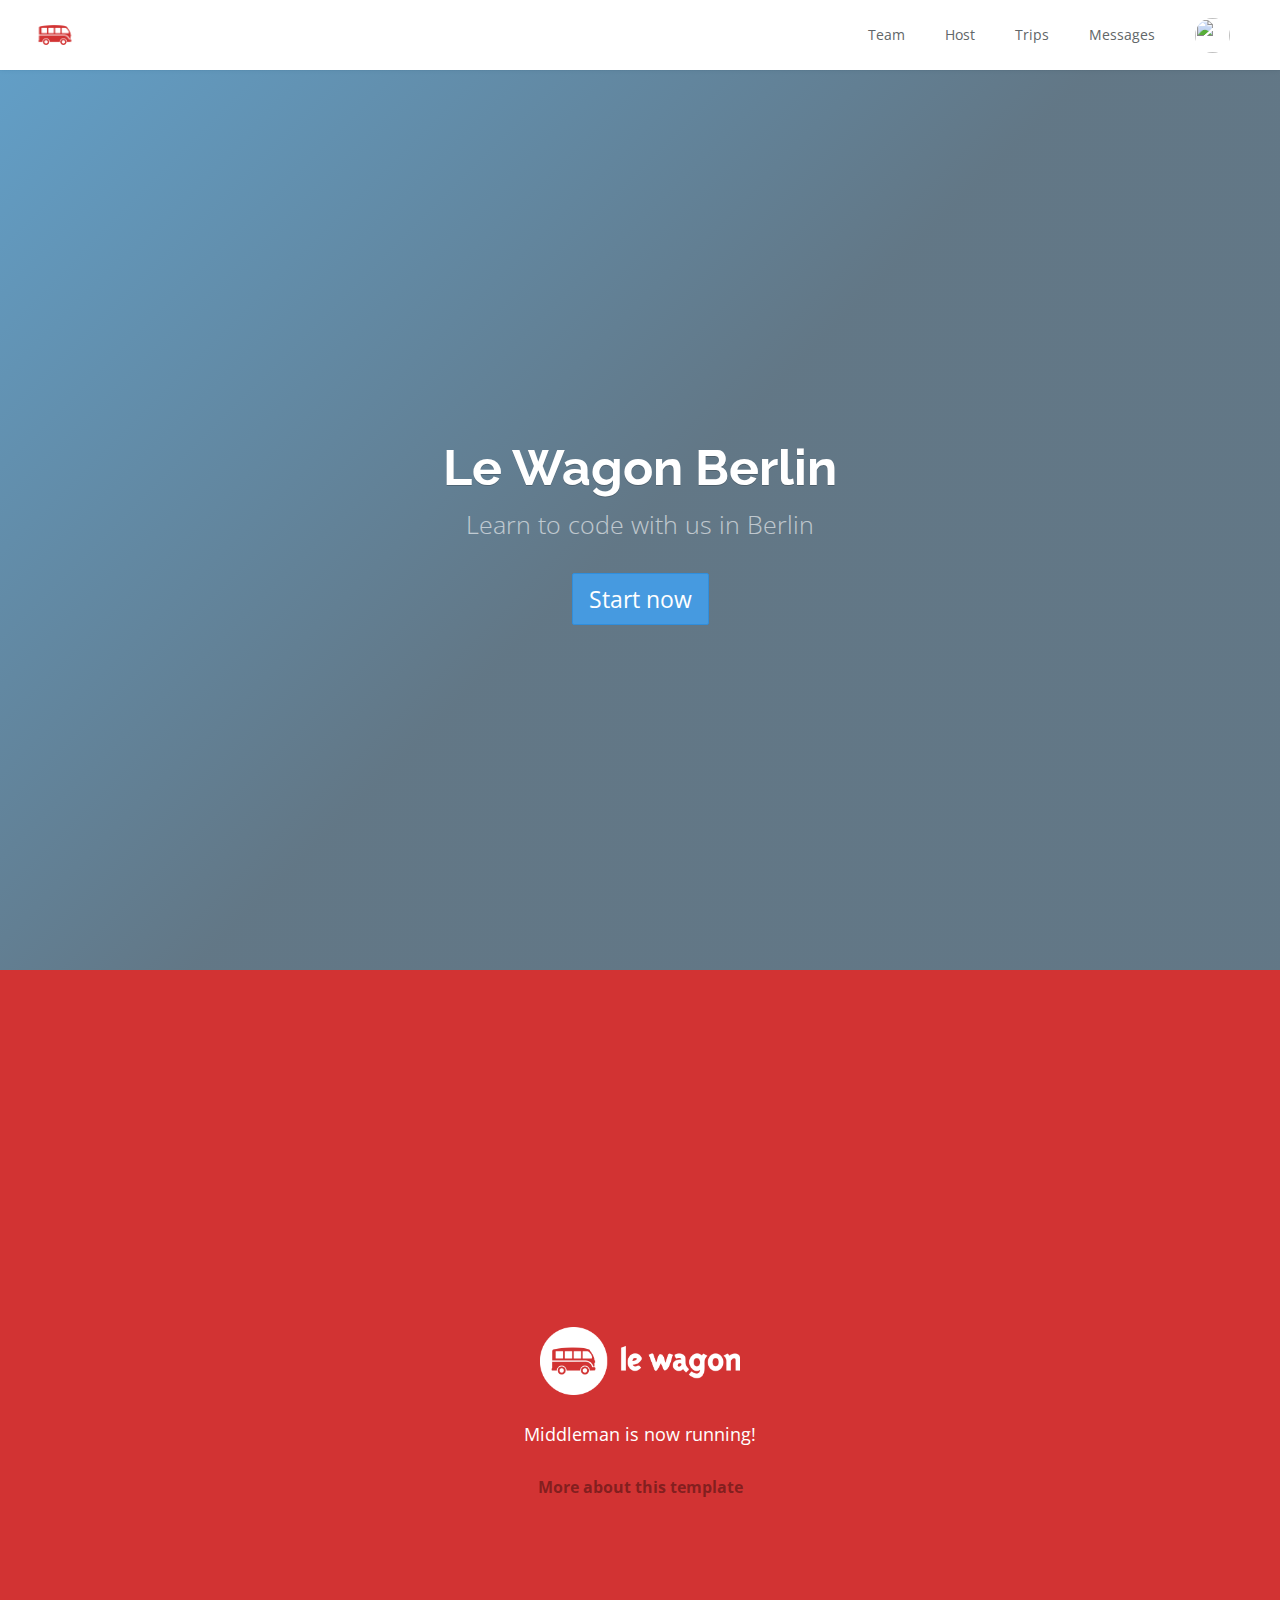
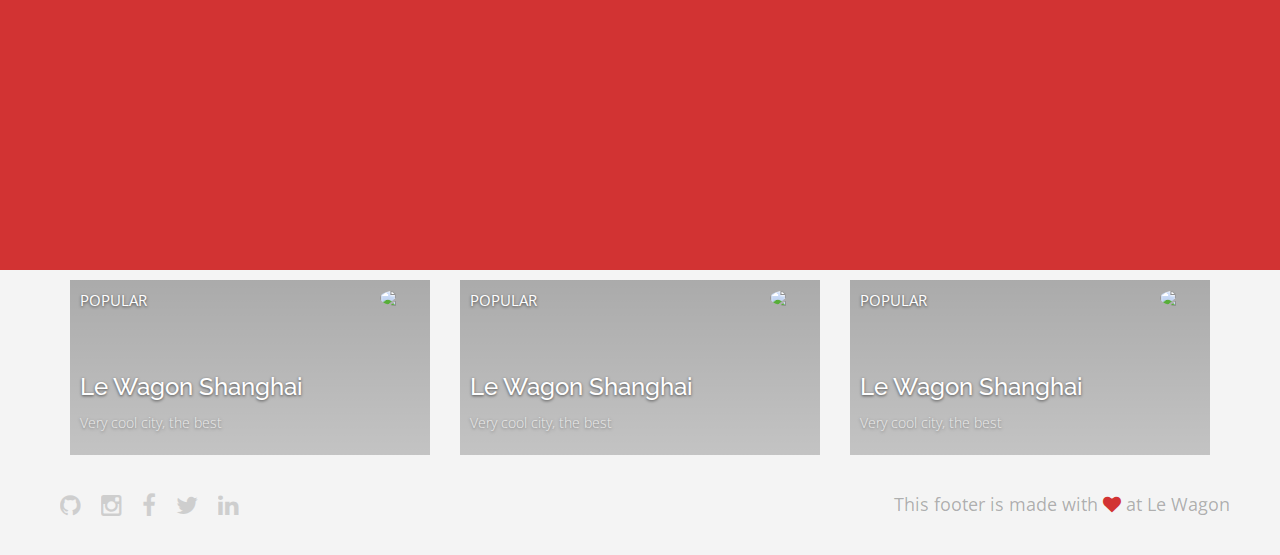
==== commit bbf850da: "Automated commit at 2018-07-16 16:46:58 UTC by middleman-deploy 2.0.0-alpha" ====
--- a/index.html
+++ b/index.html
@@ -7,12 +7,62 @@
           content="width=device-width, initial-scale=1, shrink-to-fit=no">
     <!-- Use the title from a page's frontmatter if it has one -->
     <title>Le Wagon - Middleman</title>
-    <link href="stylesheets/application-3c48b980.css" rel="stylesheet" />
+    <link href="stylesheets/application-be083193.css" rel="stylesheet" />
     <script src="javascripts/application-93de88c9.js"></script>
     <link href="images/favicon-f15af148.png" rel="icon" type="image/png" />
   </head>
   <body>
-    <div id="home">
+    <div class="navbar-wagon">
+  <!-- Logo -->
+  <a href="/" class="navbar-wagon-brand">
+    <img src="images/logo-acc9c0ec.png" alt="Logo" />
+  </a>
+
+  <!-- Right Navigation -->
+  <div class="navbar-wagon-right hidden-xs hidden-sm">
+
+    <a href="about.html" class="navbar-wagon-item navbar-wagon-link" target="_blank">Team</a>
+    <a href="" class="navbar-wagon-item navbar-wagon-link">Host</a>
+    <a href="" class="navbar-wagon-item navbar-wagon-link">Trips</a>
+    <a href="" class="navbar-wagon-item navbar-wagon-link">Messages</a>
+
+    <!-- Profile picture with dropdown list -->
+    <div class="navbar-wagon-item">
+      <div class="dropdown">
+        <img src="https://kitt.lewagon.com/placeholder/users/ssaunier" class="avatar dropdown-toggle" id="navbar-wagon-menu" data-toggle="dropdown">
+        <ul class="dropdown-menu dropdown-menu-right navbar-wagon-dropdown-menu">
+          <li><a href="#">Profile</a></li>
+          <li><a href="#">Dashboard</a></li>
+          <li><a href="#">Log Out</a></li>
+        </ul>
+      </div>
+    </div>
+  </div>
+
+  <!-- Dropdown appearing on mobile only -->
+  <div class="navbar-wagon-item hidden-md hidden-lg">
+    <div class="dropdown">
+      <i class="fa fa-bars dropdown-toggle" data-toggle="dropdown"></i>
+      <ul class="dropdown-menu dropdown-menu-right navbar-wagon-dropdown-menu">
+        <li><a href="about.html" class="navbar-wagon-item navbar-wagon-link" target="_blank">Team</a></li>
+        <li><a href="#">Host</a></li>
+        <li><a href="#">Trips</a></li>
+        <li><a href="#">Messagese</a></li>
+      </ul>
+    </div>
+  </div>
+</div>
+
+    <div class="banner" style="background-image: linear-gradient(-225deg, rgba(0,101,168,0.6) 0%, rgba(0,36,61,0.6) 50%), url('https://kitt.lewagon.com/placeholder/cities/berlin');">
+  <div class="banner-content">
+    <h1>Le Wagon Berlin</h1>
+    <p>Learn to code with us in Berlin</p>
+    <a class="btn btn-primary btn-lg">Start now</a>
+  </div>
+</div>
+
+
+<div id="home">
   <div class="home-content">
     <img src="images/logo-acc9c0ec.png" width="200" alt="Logo" />
     <p>
@@ -24,5 +74,56 @@
   </div>
 </div>
 
+<div class="container">
+  <div class="row">
+    <div class="col-xs-12 col-sm-4">
+      <div class="card" style="background-image: linear-gradient(rgba(0,0,0,0.3), rgba(0,0,0,0.2)), url('https://kitt.lewagon.com/placeholder/cities/shanghai');">
+  <div class="card-category">Popular</div>
+  <div class="card-description">
+    <h2>Le Wagon Shanghai</h2>
+    <p>Very cool city, the best</p>
+  </div>
+  <img class="card-user" src="https://kitt.lewagon.com/placeholder/users/tgenaitay">
+  <a class="card-link" href="#" ></a>
+</div>
+    </div>
+    <div class="col-xs-12 col-sm-4">
+      <div class="card" style="background-image: linear-gradient(rgba(0,0,0,0.3), rgba(0,0,0,0.2)), url('https://kitt.lewagon.com/placeholder/cities/shanghai');">
+  <div class="card-category">Popular</div>
+  <div class="card-description">
+    <h2>Le Wagon Shanghai</h2>
+    <p>Very cool city, the best</p>
+  </div>
+  <img class="card-user" src="https://kitt.lewagon.com/placeholder/users/tgenaitay">
+  <a class="card-link" href="#" ></a>
+</div>
+    </div>
+    <div class="col-xs-12 col-sm-4">
+      <div class="card" style="background-image: linear-gradient(rgba(0,0,0,0.3), rgba(0,0,0,0.2)), url('https://kitt.lewagon.com/placeholder/cities/shanghai');">
+  <div class="card-category">Popular</div>
+  <div class="card-description">
+    <h2>Le Wagon Shanghai</h2>
+    <p>Very cool city, the best</p>
+  </div>
+  <img class="card-user" src="https://kitt.lewagon.com/placeholder/users/tgenaitay">
+  <a class="card-link" href="#" ></a>
+</div>
+    </div>
+  </div>
+</div>
+
+    <div class="footer">
+  <div class="footer-links">
+    <a href="#"><i class="fa fa-github"></i></a>
+    <a href="#"><i class="fa fa-instagram"></i></a>
+    <a href="#"><i class="fa fa-facebook"></i></a>
+    <a href="#"><i class="fa fa-twitter"></i></a>
+    <a href="#"><i class="fa fa-linkedin"></i></a>
+  </div>
+  <div class="footer-copyright">
+    This footer is made with <i class="fa fa-heart"></i> at Le Wagon
+  </div>
+</div>
+
   </body>
 </html>
--- a/stylesheets/application-be083193.css
+++ b/stylesheets/application-be083193.css
@@ -0,0 +1,8 @@
+@import url("https://fonts.googleapis.com/css?family=Open+Sans:400,300,700|Raleway:400,100,300,700,500");/*!
+ * Bootstrap v3.3.7 (http://getbootstrap.com)
+ * Copyright 2011-2016 Twitter, Inc.
+ * Licensed under MIT (https://github.com/twbs/bootstrap/blob/master/LICENSE)
+ *//*! normalize.css v3.0.3 | MIT License | github.com/necolas/normalize.css */html{font-family:sans-serif;-ms-text-size-adjust:100%;-webkit-text-size-adjust:100%}body{margin:0}article,aside,details,figcaption,figure,footer,header,hgroup,main,menu,nav,section,summary{display:block}audio,canvas,progress,video{display:inline-block;vertical-align:baseline}audio:not([controls]){display:none;height:0}[hidden],template{display:none}a{background-color:transparent}a:active,a:hover{outline:0}abbr[title]{border-bottom:1px dotted}b,strong{font-weight:bold}dfn{font-style:italic}h1{font-size:2em;margin:0.67em 0}mark{background:#ff0;color:#000}small{font-size:80%}sub,sup{font-size:75%;line-height:0;position:relative;vertical-align:baseline}sup{top:-0.5em}sub{bottom:-0.25em}img{border:0}svg:not(:root){overflow:hidden}figure{margin:1em 40px}hr{-webkit-box-sizing:content-box;box-sizing:content-box;height:0}pre{overflow:auto}code,kbd,pre,samp{font-family:monospace, monospace;font-size:1em}button,input,optgroup,select,textarea{color:inherit;font:inherit;margin:0}button{overflow:visible}button,select{text-transform:none}button,html input[type="button"],input[type="reset"],input[type="submit"]{-webkit-appearance:button;cursor:pointer}button[disabled],html input[disabled]{cursor:default}button::-moz-focus-inner,input::-moz-focus-inner{border:0;padding:0}input{line-height:normal}input[type="checkbox"],input[type="radio"]{-webkit-box-sizing:border-box;box-sizing:border-box;padding:0}input[type="number"]::-webkit-inner-spin-button,input[type="number"]::-webkit-outer-spin-button{height:auto}input[type="search"]{-webkit-appearance:textfield;-webkit-box-sizing:content-box;box-sizing:content-box}input[type="search"]::-webkit-search-cancel-button,input[type="search"]::-webkit-search-decoration{-webkit-appearance:none}fieldset{border:1px solid #c0c0c0;margin:0 2px;padding:0.35em 0.625em 0.75em}legend{border:0;padding:0}textarea{overflow:auto}optgroup{font-weight:bold}table{border-collapse:collapse;border-spacing:0}td,th{padding:0}/*! Source: https://github.com/h5bp/html5-boilerplate/blob/master/src/css/main.css */@media print{*,*:before,*:after{background:transparent !important;color:#000 !important;-webkit-box-shadow:none !important;box-shadow:none !important;text-shadow:none !important}a,a:visited{text-decoration:underline}a[href]:after{content:" (" attr(href) ")"}abbr[title]:after{content:" (" attr(title) ")"}a[href^="#"]:after,a[href^="javascript:"]:after{content:""}pre,blockquote{border:1px solid #999;page-break-inside:avoid}thead{display:table-header-group}tr,img{page-break-inside:avoid}img{max-width:100% !important}p,h2,h3{orphans:3;widows:3}h2,h3{page-break-after:avoid}.navbar{display:none}.btn>.caret,.dropup>.btn>.caret{border-top-color:#000 !important}.label{border:1px solid #000}.table{border-collapse:collapse !important}.table td,.table th{background-color:#fff !important}.table-bordered th,.table-bordered td{border:1px solid #ddd !important}}@font-face{font-family:'Glyphicons Halflings';src:url("../assets/bootstrap/glyphicons-halflings-regular-86b6f62b.eot");src:url("../assets/bootstrap/glyphicons-halflings-regular-86b6f62b.eot?#iefix") format("embedded-opentype"),url("../assets/bootstrap/glyphicons-halflings-regular-ca35b697.woff2") format("woff2"),url("../assets/bootstrap/glyphicons-halflings-regular-278e49a8.woff") format("woff"),url("../assets/bootstrap/glyphicons-halflings-regular-44bc1850.ttf") format("truetype"),url("../assets/bootstrap/glyphicons-halflings-regular-de51a849.svg#glyphicons_halflingsregular") format("svg")}.glyphicon{position:relative;top:1px;display:inline-block;font-family:'Glyphicons Halflings';font-style:normal;font-weight:normal;line-height:1;-webkit-font-smoothing:antialiased;-moz-osx-font-smoothing:grayscale}.glyphicon-asterisk:before{content:"\002a"}.glyphicon-plus:before{content:"\002b"}.glyphicon-euro:before,.glyphicon-eur:before{content:"\20ac"}.glyphicon-minus:before{content:"\2212"}.glyphicon-cloud:before{content:"\2601"}.glyphicon-envelope:before{content:"\2709"}.glyphicon-pencil:before{content:"\270f"}.glyphicon-glass:before{content:"\e001"}.glyphicon-music:before{content:"\e002"}.glyphicon-search:before{content:"\e003"}.glyphicon-heart:before{content:"\e005"}.glyphicon-star:before{content:"\e006"}.glyphicon-star-empty:before{content:"\e007"}.glyphicon-user:before{content:"\e008"}.glyphicon-film:before{content:"\e009"}.glyphicon-th-large:before{content:"\e010"}.glyphicon-th:before{content:"\e011"}.glyphicon-th-list:before{content:"\e012"}.glyphicon-ok:before{content:"\e013"}.glyphicon-remove:before{content:"\e014"}.glyphicon-zoom-in:before{content:"\e015"}.glyphicon-zoom-out:before{content:"\e016"}.glyphicon-off:before{content:"\e017"}.glyphicon-signal:before{content:"\e018"}.glyphicon-cog:before{content:"\e019"}.glyphicon-trash:before{content:"\e020"}.glyphicon-home:before{content:"\e021"}.glyphicon-file:before{content:"\e022"}.glyphicon-time:before{content:"\e023"}.glyphicon-road:before{content:"\e024"}.glyphicon-download-alt:before{content:"\e025"}.glyphicon-download:before{content:"\e026"}.glyphicon-upload:before{content:"\e027"}.glyphicon-inbox:before{content:"\e028"}.glyphicon-play-circle:before{content:"\e029"}.glyphicon-repeat:before{content:"\e030"}.glyphicon-refresh:before{content:"\e031"}.glyphicon-list-alt:before{content:"\e032"}.glyphicon-lock:before{content:"\e033"}.glyphicon-flag:before{content:"\e034"}.glyphicon-headphones:before{content:"\e035"}.glyphicon-volume-off:before{content:"\e036"}.glyphicon-volume-down:before{content:"\e037"}.glyphicon-volume-up:before{content:"\e038"}.glyphicon-qrcode:before{content:"\e039"}.glyphicon-barcode:before{content:"\e040"}.glyphicon-tag:before{content:"\e041"}.glyphicon-tags:before{content:"\e042"}.glyphicon-book:before{content:"\e043"}.glyphicon-bookmark:before{content:"\e044"}.glyphicon-print:before{content:"\e045"}.glyphicon-camera:before{content:"\e046"}.glyphicon-font:before{content:"\e047"}.glyphicon-bold:before{content:"\e048"}.glyphicon-italic:before{content:"\e049"}.glyphicon-text-height:before{content:"\e050"}.glyphicon-text-width:before{content:"\e051"}.glyphicon-align-left:before{content:"\e052"}.glyphicon-align-center:before{content:"\e053"}.glyphicon-align-right:before{content:"\e054"}.glyphicon-align-justify:before{content:"\e055"}.glyphicon-list:before{content:"\e056"}.glyphicon-indent-left:before{content:"\e057"}.glyphicon-indent-right:before{content:"\e058"}.glyphicon-facetime-video:before{content:"\e059"}.glyphicon-picture:before{content:"\e060"}.glyphicon-map-marker:before{content:"\e062"}.glyphicon-adjust:before{content:"\e063"}.glyphicon-tint:before{content:"\e064"}.glyphicon-edit:before{content:"\e065"}.glyphicon-share:before{content:"\e066"}.glyphicon-check:before{content:"\e067"}.glyphicon-move:before{content:"\e068"}.glyphicon-step-backward:before{content:"\e069"}.glyphicon-fast-backward:before{content:"\e070"}.glyphicon-backward:before{content:"\e071"}.glyphicon-play:before{content:"\e072"}.glyphicon-pause:before{content:"\e073"}.glyphicon-stop:before{content:"\e074"}.glyphicon-forward:before{content:"\e075"}.glyphicon-fast-forward:before{content:"\e076"}.glyphicon-step-forward:before{content:"\e077"}.glyphicon-eject:before{content:"\e078"}.glyphicon-chevron-left:before{content:"\e079"}.glyphicon-chevron-right:before{content:"\e080"}.glyphicon-plus-sign:before{content:"\e081"}.glyphicon-minus-sign:before{content:"\e082"}.glyphicon-remove-sign:before{content:"\e083"}.glyphicon-ok-sign:before{content:"\e084"}.glyphicon-question-sign:before{content:"\e085"}.glyphicon-info-sign:before{content:"\e086"}.glyphicon-screenshot:before{content:"\e087"}.glyphicon-remove-circle:before{content:"\e088"}.glyphicon-ok-circle:before{content:"\e089"}.glyphicon-ban-circle:before{content:"\e090"}.glyphicon-arrow-left:before{content:"\e091"}.glyphicon-arrow-right:before{content:"\e092"}.glyphicon-arrow-up:before{content:"\e093"}.glyphicon-arrow-down:before{content:"\e094"}.glyphicon-share-alt:before{content:"\e095"}.glyphicon-resize-full:before{content:"\e096"}.glyphicon-resize-small:before{content:"\e097"}.glyphicon-exclamation-sign:before{content:"\e101"}.glyphicon-gift:before{content:"\e102"}.glyphicon-leaf:before{content:"\e103"}.glyphicon-fire:before{content:"\e104"}.glyphicon-eye-open:before{content:"\e105"}.glyphicon-eye-close:before{content:"\e106"}.glyphicon-warning-sign:before{content:"\e107"}.glyphicon-plane:before{content:"\e108"}.glyphicon-calendar:before{content:"\e109"}.glyphicon-random:before{content:"\e110"}.glyphicon-comment:before{content:"\e111"}.glyphicon-magnet:before{content:"\e112"}.glyphicon-chevron-up:before{content:"\e113"}.glyphicon-chevron-down:before{content:"\e114"}.glyphicon-retweet:before{content:"\e115"}.glyphicon-shopping-cart:before{content:"\e116"}.glyphicon-folder-close:before{content:"\e117"}.glyphicon-folder-open:before{content:"\e118"}.glyphicon-resize-vertical:before{content:"\e119"}.glyphicon-resize-horizontal:before{content:"\e120"}.glyphicon-hdd:before{content:"\e121"}.glyphicon-bullhorn:before{content:"\e122"}.glyphicon-bell:before{content:"\e123"}.glyphicon-certificate:before{content:"\e124"}.glyphicon-thumbs-up:before{content:"\e125"}.glyphicon-thumbs-down:before{content:"\e126"}.glyphicon-hand-right:before{content:"\e127"}.glyphicon-hand-left:before{content:"\e128"}.glyphicon-hand-up:before{content:"\e129"}.glyphicon-hand-down:before{content:"\e130"}.glyphicon-circle-arrow-right:before{content:"\e131"}.glyphicon-circle-arrow-left:before{content:"\e132"}.glyphicon-circle-arrow-up:before{content:"\e133"}.glyphicon-circle-arrow-down:before{content:"\e134"}.glyphicon-globe:before{content:"\e135"}.glyphicon-wrench:before{content:"\e136"}.glyphicon-tasks:before{content:"\e137"}.glyphicon-filter:before{content:"\e138"}.glyphicon-briefcase:before{content:"\e139"}.glyphicon-fullscreen:before{content:"\e140"}.glyphicon-dashboard:before{content:"\e141"}.glyphicon-paperclip:before{content:"\e142"}.glyphicon-heart-empty:before{content:"\e143"}.glyphicon-link:before{content:"\e144"}.glyphicon-phone:before{content:"\e145"}.glyphicon-pushpin:before{content:"\e146"}.glyphicon-usd:before{content:"\e148"}.glyphicon-gbp:before{content:"\e149"}.glyphicon-sort:before{content:"\e150"}.glyphicon-sort-by-alphabet:before{content:"\e151"}.glyphicon-sort-by-alphabet-alt:before{content:"\e152"}.glyphicon-sort-by-order:before{content:"\e153"}.glyphicon-sort-by-order-alt:before{content:"\e154"}.glyphicon-sort-by-attributes:before{content:"\e155"}.glyphicon-sort-by-attributes-alt:before{content:"\e156"}.glyphicon-unchecked:before{content:"\e157"}.glyphicon-expand:before{content:"\e158"}.glyphicon-collapse-down:before{content:"\e159"}.glyphicon-collapse-up:before{content:"\e160"}.glyphicon-log-in:before{content:"\e161"}.glyphicon-flash:before{content:"\e162"}.glyphicon-log-out:before{content:"\e163"}.glyphicon-new-window:before{content:"\e164"}.glyphicon-record:before{content:"\e165"}.glyphicon-save:before{content:"\e166"}.glyphicon-open:before{content:"\e167"}.glyphicon-saved:before{content:"\e168"}.glyphicon-import:before{content:"\e169"}.glyphicon-export:before{content:"\e170"}.glyphicon-send:before{content:"\e171"}.glyphicon-floppy-disk:before{content:"\e172"}.glyphicon-floppy-saved:before{content:"\e173"}.glyphicon-floppy-remove:before{content:"\e174"}.glyphicon-floppy-save:before{content:"\e175"}.glyphicon-floppy-open:before{content:"\e176"}.glyphicon-credit-card:before{content:"\e177"}.glyphicon-transfer:before{content:"\e178"}.glyphicon-cutlery:before{content:"\e179"}.glyphicon-header:before{content:"\e180"}.glyphicon-compressed:before{content:"\e181"}.glyphicon-earphone:before{content:"\e182"}.glyphicon-phone-alt:before{content:"\e183"}.glyphicon-tower:before{content:"\e184"}.glyphicon-stats:before{content:"\e185"}.glyphicon-sd-video:before{content:"\e186"}.glyphicon-hd-video:before{content:"\e187"}.glyphicon-subtitles:before{content:"\e188"}.glyphicon-sound-stereo:before{content:"\e189"}.glyphicon-sound-dolby:before{content:"\e190"}.glyphicon-sound-5-1:before{content:"\e191"}.glyphicon-sound-6-1:before{content:"\e192"}.glyphicon-sound-7-1:before{content:"\e193"}.glyphicon-copyright-mark:before{content:"\e194"}.glyphicon-registration-mark:before{content:"\e195"}.glyphicon-cloud-download:before{content:"\e197"}.glyphicon-cloud-upload:before{content:"\e198"}.glyphicon-tree-conifer:before{content:"\e199"}.glyphicon-tree-deciduous:before{content:"\e200"}.glyphicon-cd:before{content:"\e201"}.glyphicon-save-file:before{content:"\e202"}.glyphicon-open-file:before{content:"\e203"}.glyphicon-level-up:before{content:"\e204"}.glyphicon-copy:before{content:"\e205"}.glyphicon-paste:before{content:"\e206"}.glyphicon-alert:before{content:"\e209"}.glyphicon-equalizer:before{content:"\e210"}.glyphicon-king:before{content:"\e211"}.glyphicon-queen:before{content:"\e212"}.glyphicon-pawn:before{content:"\e213"}.glyphicon-bishop:before{content:"\e214"}.glyphicon-knight:before{content:"\e215"}.glyphicon-baby-formula:before{content:"\e216"}.glyphicon-tent:before{content:"\26fa"}.glyphicon-blackboard:before{content:"\e218"}.glyphicon-bed:before{content:"\e219"}.glyphicon-apple:before{content:"\f8ff"}.glyphicon-erase:before{content:"\e221"}.glyphicon-hourglass:before{content:"\231b"}.glyphicon-lamp:before{content:"\e223"}.glyphicon-duplicate:before{content:"\e224"}.glyphicon-piggy-bank:before{content:"\e225"}.glyphicon-scissors:before{content:"\e226"}.glyphicon-bitcoin:before{content:"\e227"}.glyphicon-btc:before{content:"\e227"}.glyphicon-xbt:before{content:"\e227"}.glyphicon-yen:before{content:"\00a5"}.glyphicon-jpy:before{content:"\00a5"}.glyphicon-ruble:before{content:"\20bd"}.glyphicon-rub:before{content:"\20bd"}.glyphicon-scale:before{content:"\e230"}.glyphicon-ice-lolly:before{content:"\e231"}.glyphicon-ice-lolly-tasted:before{content:"\e232"}.glyphicon-education:before{content:"\e233"}.glyphicon-option-horizontal:before{content:"\e234"}.glyphicon-option-vertical:before{content:"\e235"}.glyphicon-menu-hamburger:before{content:"\e236"}.glyphicon-modal-window:before{content:"\e237"}.glyphicon-oil:before{content:"\e238"}.glyphicon-grain:before{content:"\e239"}.glyphicon-sunglasses:before{content:"\e240"}.glyphicon-text-size:before{content:"\e241"}.glyphicon-text-color:before{content:"\e242"}.glyphicon-text-background:before{content:"\e243"}.glyphicon-object-align-top:before{content:"\e244"}.glyphicon-object-align-bottom:before{content:"\e245"}.glyphicon-object-align-horizontal:before{content:"\e246"}.glyphicon-object-align-left:before{content:"\e247"}.glyphicon-object-align-vertical:before{content:"\e248"}.glyphicon-object-align-right:before{content:"\e249"}.glyphicon-triangle-right:before{content:"\e250"}.glyphicon-triangle-left:before{content:"\e251"}.glyphicon-triangle-bottom:before{content:"\e252"}.glyphicon-triangle-top:before{content:"\e253"}.glyphicon-console:before{content:"\e254"}.glyphicon-superscript:before{content:"\e255"}.glyphicon-subscript:before{content:"\e256"}.glyphicon-menu-left:before{content:"\e257"}.glyphicon-menu-right:before{content:"\e258"}.glyphicon-menu-down:before{content:"\e259"}.glyphicon-menu-up:before{content:"\e260"}*{-webkit-box-sizing:border-box;box-sizing:border-box}*:before,*:after{-webkit-box-sizing:border-box;box-sizing:border-box}html{font-size:10px;-webkit-tap-highlight-color:transparent}body{font-family:"Open Sans", "Helvetica", "sans-serif";font-size:18px;line-height:1.42857143;color:#333333;background-color:#F4F4F4}input,button,select,textarea{font-family:inherit;font-size:inherit;line-height:inherit}a{color:#469AE0;text-decoration:none}a:hover,a:focus{color:#1f74ba;text-decoration:underline}a:focus{outline:5px auto -webkit-focus-ring-color;outline-offset:-2px}figure{margin:0}img{vertical-align:middle}.img-responsive{display:block;max-width:100%;height:auto}.img-rounded{border-radius:2px}.img-thumbnail{padding:4px;line-height:1.42857143;background-color:#F4F4F4;border:1px solid #ddd;border-radius:2px;-webkit-transition:all 0.2s ease-in-out;transition:all 0.2s ease-in-out;display:inline-block;max-width:100%;height:auto}.img-circle{border-radius:50%}hr{margin-top:25px;margin-bottom:25px;border:0;border-top:1px solid #eeeeee}.sr-only{position:absolute;width:1px;height:1px;margin:-1px;padding:0;overflow:hidden;clip:rect(0, 0, 0, 0);border:0}.sr-only-focusable:active,.sr-only-focusable:focus{position:static;width:auto;height:auto;margin:0;overflow:visible;clip:auto}[role="button"]{cursor:pointer}h1,h2,h3,h4,h5,h6,.h1,.h2,.h3,.h4,.h5,.h6{font-family:"Raleway", "Helvetica", "sans-serif";font-weight:500;line-height:1.1;color:inherit}h1 small,h1 .small,h2 small,h2 .small,h3 small,h3 .small,h4 small,h4 .small,h5 small,h5 .small,h6 small,h6 .small,.h1 small,.h1 .small,.h2 small,.h2 .small,.h3 small,.h3 .small,.h4 small,.h4 .small,.h5 small,.h5 .small,.h6 small,.h6 .small{font-weight:normal;line-height:1;color:#777777}h1,.h1,h2,.h2,h3,.h3{margin-top:25px;margin-bottom:12.5px}h1 small,h1 .small,.h1 small,.h1 .small,h2 small,h2 .small,.h2 small,.h2 .small,h3 small,h3 .small,.h3 small,.h3 .small{font-size:65%}h4,.h4,h5,.h5,h6,.h6{margin-top:12.5px;margin-bottom:12.5px}h4 small,h4 .small,.h4 small,.h4 .small,h5 small,h5 .small,.h5 small,.h5 .small,h6 small,h6 .small,.h6 small,.h6 .small{font-size:75%}h1,.h1{font-size:46px}h2,.h2{font-size:38px}h3,.h3{font-size:31px}h4,.h4{font-size:23px}h5,.h5{font-size:18px}h6,.h6{font-size:16px}p{margin:0 0 12.5px}.lead{margin-bottom:25px;font-size:20px;font-weight:300;line-height:1.4}@media (min-width: 768px){.lead{font-size:27px}}small,.small{font-size:88%}mark,.mark{background-color:#fcf8e3;padding:.2em}.text-left{text-align:left}.text-right{text-align:right}.text-center{text-align:center}.text-justify{text-align:justify}.text-nowrap{white-space:nowrap}.text-lowercase{text-transform:lowercase}.text-uppercase,.initialism{text-transform:uppercase}.text-capitalize{text-transform:capitalize}.text-muted{color:#777777}.text-primary{color:#469AE0}a.text-primary:hover,a.text-primary:focus{color:#2381d0}.text-success{color:#3c763d}a.text-success:hover,a.text-success:focus{color:#2b542c}.text-info{color:#31708f}a.text-info:hover,a.text-info:focus{color:#245269}.text-warning{color:#8a6d3b}a.text-warning:hover,a.text-warning:focus{color:#66512c}.text-danger{color:#a94442}a.text-danger:hover,a.text-danger:focus{color:#843534}.bg-primary{color:#fff}.bg-primary{background-color:#469AE0}a.bg-primary:hover,a.bg-primary:focus{background-color:#2381d0}.bg-success{background-color:#dff0d8}a.bg-success:hover,a.bg-success:focus{background-color:#c1e2b3}.bg-info{background-color:#d9edf7}a.bg-info:hover,a.bg-info:focus{background-color:#afd9ee}.bg-warning{background-color:#fcf8e3}a.bg-warning:hover,a.bg-warning:focus{background-color:#f7ecb5}.bg-danger{background-color:#f2dede}a.bg-danger:hover,a.bg-danger:focus{background-color:#e4b9b9}.page-header{padding-bottom:11.5px;margin:50px 0 25px;border-bottom:1px solid #eeeeee}ul,ol{margin-top:0;margin-bottom:12.5px}ul ul,ul ol,ol ul,ol ol{margin-bottom:0}.list-unstyled{padding-left:0;list-style:none}.list-inline{padding-left:0;list-style:none;margin-left:-5px}.list-inline>li{display:inline-block;padding-left:5px;padding-right:5px}dl{margin-top:0;margin-bottom:25px}dt,dd{line-height:1.42857143}dt{font-weight:bold}dd{margin-left:0}.dl-horizontal dd:before,.dl-horizontal dd:after{content:" ";display:table}.dl-horizontal dd:after{clear:both}@media (min-width: 768px){.dl-horizontal dt{float:left;width:160px;clear:left;text-align:right;overflow:hidden;text-overflow:ellipsis;white-space:nowrap}.dl-horizontal dd{margin-left:180px}}abbr[title],abbr[data-original-title]{cursor:help;border-bottom:1px dotted #777777}.initialism{font-size:90%}blockquote{padding:12.5px 25px;margin:0 0 25px;font-size:22.5px;border-left:5px solid #eeeeee}blockquote p:last-child,blockquote ul:last-child,blockquote ol:last-child{margin-bottom:0}blockquote footer,blockquote small,blockquote .small{display:block;font-size:80%;line-height:1.42857143;color:#777777}blockquote footer:before,blockquote small:before,blockquote .small:before{content:'\2014 \00A0'}.blockquote-reverse,blockquote.pull-right{padding-right:15px;padding-left:0;border-right:5px solid #eeeeee;border-left:0;text-align:right}.blockquote-reverse footer:before,.blockquote-reverse small:before,.blockquote-reverse .small:before,blockquote.pull-right footer:before,blockquote.pull-right small:before,blockquote.pull-right .small:before{content:''}.blockquote-reverse footer:after,.blockquote-reverse small:after,.blockquote-reverse .small:after,blockquote.pull-right footer:after,blockquote.pull-right small:after,blockquote.pull-right .small:after{content:'\00A0 \2014'}address{margin-bottom:25px;font-style:normal;line-height:1.42857143}code,kbd,pre,samp{font-family:Menlo, Monaco, Consolas, "Courier New", monospace}code{padding:2px 4px;font-size:90%;color:#c7254e;background-color:#f9f2f4;border-radius:2px}kbd{padding:2px 4px;font-size:90%;color:#fff;background-color:#333;border-radius:2px;-webkit-box-shadow:inset 0 -1px 0 rgba(0,0,0,0.25);box-shadow:inset 0 -1px 0 rgba(0,0,0,0.25)}kbd kbd{padding:0;font-size:100%;font-weight:bold;-webkit-box-shadow:none;box-shadow:none}pre{display:block;padding:12px;margin:0 0 12.5px;font-size:17px;line-height:1.42857143;word-break:break-all;word-wrap:break-word;color:#333333;background-color:#f5f5f5;border:1px solid #ccc;border-radius:2px}pre code{padding:0;font-size:inherit;color:inherit;white-space:pre-wrap;background-color:transparent;border-radius:0}.pre-scrollable{max-height:340px;overflow-y:scroll}.container{margin-right:auto;margin-left:auto;padding-left:15px;padding-right:15px}.container:before,.container:after{content:" ";display:table}.container:after{clear:both}@media (min-width: 768px){.container{width:750px}}@media (min-width: 992px){.container{width:970px}}@media (min-width: 1200px){.container{width:1170px}}.container-fluid{margin-right:auto;margin-left:auto;padding-left:15px;padding-right:15px}.container-fluid:before,.container-fluid:after{content:" ";display:table}.container-fluid:after{clear:both}.row{margin-left:-15px;margin-right:-15px}.row:before,.row:after{content:" ";display:table}.row:after{clear:both}.col-xs-1,.col-sm-1,.col-md-1,.col-lg-1,.col-xs-2,.col-sm-2,.col-md-2,.col-lg-2,.col-xs-3,.col-sm-3,.col-md-3,.col-lg-3,.col-xs-4,.col-sm-4,.col-md-4,.col-lg-4,.col-xs-5,.col-sm-5,.col-md-5,.col-lg-5,.col-xs-6,.col-sm-6,.col-md-6,.col-lg-6,.col-xs-7,.col-sm-7,.col-md-7,.col-lg-7,.col-xs-8,.col-sm-8,.col-md-8,.col-lg-8,.col-xs-9,.col-sm-9,.col-md-9,.col-lg-9,.col-xs-10,.col-sm-10,.col-md-10,.col-lg-10,.col-xs-11,.col-sm-11,.col-md-11,.col-lg-11,.col-xs-12,.col-sm-12,.col-md-12,.col-lg-12{position:relative;min-height:1px;padding-left:15px;padding-right:15px}.col-xs-1,.col-xs-2,.col-xs-3,.col-xs-4,.col-xs-5,.col-xs-6,.col-xs-7,.col-xs-8,.col-xs-9,.col-xs-10,.col-xs-11,.col-xs-12{float:left}.col-xs-1{width:8.33333333%}.col-xs-2{width:16.66666667%}.col-xs-3{width:25%}.col-xs-4{width:33.33333333%}.col-xs-5{width:41.66666667%}.col-xs-6{width:50%}.col-xs-7{width:58.33333333%}.col-xs-8{width:66.66666667%}.col-xs-9{width:75%}.col-xs-10{width:83.33333333%}.col-xs-11{width:91.66666667%}.col-xs-12{width:100%}.col-xs-pull-0{right:auto}.col-xs-pull-1{right:8.33333333%}.col-xs-pull-2{right:16.66666667%}.col-xs-pull-3{right:25%}.col-xs-pull-4{right:33.33333333%}.col-xs-pull-5{right:41.66666667%}.col-xs-pull-6{right:50%}.col-xs-pull-7{right:58.33333333%}.col-xs-pull-8{right:66.66666667%}.col-xs-pull-9{right:75%}.col-xs-pull-10{right:83.33333333%}.col-xs-pull-11{right:91.66666667%}.col-xs-pull-12{right:100%}.col-xs-push-0{left:auto}.col-xs-push-1{left:8.33333333%}.col-xs-push-2{left:16.66666667%}.col-xs-push-3{left:25%}.col-xs-push-4{left:33.33333333%}.col-xs-push-5{left:41.66666667%}.col-xs-push-6{left:50%}.col-xs-push-7{left:58.33333333%}.col-xs-push-8{left:66.66666667%}.col-xs-push-9{left:75%}.col-xs-push-10{left:83.33333333%}.col-xs-push-11{left:91.66666667%}.col-xs-push-12{left:100%}.col-xs-offset-0{margin-left:0%}.col-xs-offset-1{margin-left:8.33333333%}.col-xs-offset-2{margin-left:16.66666667%}.col-xs-offset-3{margin-left:25%}.col-xs-offset-4{margin-left:33.33333333%}.col-xs-offset-5{margin-left:41.66666667%}.col-xs-offset-6{margin-left:50%}.col-xs-offset-7{margin-left:58.33333333%}.col-xs-offset-8{margin-left:66.66666667%}.col-xs-offset-9{margin-left:75%}.col-xs-offset-10{margin-left:83.33333333%}.col-xs-offset-11{margin-left:91.66666667%}.col-xs-offset-12{margin-left:100%}@media (min-width: 768px){.col-sm-1,.col-sm-2,.col-sm-3,.col-sm-4,.col-sm-5,.col-sm-6,.col-sm-7,.col-sm-8,.col-sm-9,.col-sm-10,.col-sm-11,.col-sm-12{float:left}.col-sm-1{width:8.33333333%}.col-sm-2{width:16.66666667%}.col-sm-3{width:25%}.col-sm-4{width:33.33333333%}.col-sm-5{width:41.66666667%}.col-sm-6{width:50%}.col-sm-7{width:58.33333333%}.col-sm-8{width:66.66666667%}.col-sm-9{width:75%}.col-sm-10{width:83.33333333%}.col-sm-11{width:91.66666667%}.col-sm-12{width:100%}.col-sm-pull-0{right:auto}.col-sm-pull-1{right:8.33333333%}.col-sm-pull-2{right:16.66666667%}.col-sm-pull-3{right:25%}.col-sm-pull-4{right:33.33333333%}.col-sm-pull-5{right:41.66666667%}.col-sm-pull-6{right:50%}.col-sm-pull-7{right:58.33333333%}.col-sm-pull-8{right:66.66666667%}.col-sm-pull-9{right:75%}.col-sm-pull-10{right:83.33333333%}.col-sm-pull-11{right:91.66666667%}.col-sm-pull-12{right:100%}.col-sm-push-0{left:auto}.col-sm-push-1{left:8.33333333%}.col-sm-push-2{left:16.66666667%}.col-sm-push-3{left:25%}.col-sm-push-4{left:33.33333333%}.col-sm-push-5{left:41.66666667%}.col-sm-push-6{left:50%}.col-sm-push-7{left:58.33333333%}.col-sm-push-8{left:66.66666667%}.col-sm-push-9{left:75%}.col-sm-push-10{left:83.33333333%}.col-sm-push-11{left:91.66666667%}.col-sm-push-12{left:100%}.col-sm-offset-0{margin-left:0%}.col-sm-offset-1{margin-left:8.33333333%}.col-sm-offset-2{margin-left:16.66666667%}.col-sm-offset-3{margin-left:25%}.col-sm-offset-4{margin-left:33.33333333%}.col-sm-offset-5{margin-left:41.66666667%}.col-sm-offset-6{margin-left:50%}.col-sm-offset-7{margin-left:58.33333333%}.col-sm-offset-8{margin-left:66.66666667%}.col-sm-offset-9{margin-left:75%}.col-sm-offset-10{margin-left:83.33333333%}.col-sm-offset-11{margin-left:91.66666667%}.col-sm-offset-12{margin-left:100%}}@media (min-width: 992px){.col-md-1,.col-md-2,.col-md-3,.col-md-4,.col-md-5,.col-md-6,.col-md-7,.col-md-8,.col-md-9,.col-md-10,.col-md-11,.col-md-12{float:left}.col-md-1{width:8.33333333%}.col-md-2{width:16.66666667%}.col-md-3{width:25%}.col-md-4{width:33.33333333%}.col-md-5{width:41.66666667%}.col-md-6{width:50%}.col-md-7{width:58.33333333%}.col-md-8{width:66.66666667%}.col-md-9{width:75%}.col-md-10{width:83.33333333%}.col-md-11{width:91.66666667%}.col-md-12{width:100%}.col-md-pull-0{right:auto}.col-md-pull-1{right:8.33333333%}.col-md-pull-2{right:16.66666667%}.col-md-pull-3{right:25%}.col-md-pull-4{right:33.33333333%}.col-md-pull-5{right:41.66666667%}.col-md-pull-6{right:50%}.col-md-pull-7{right:58.33333333%}.col-md-pull-8{right:66.66666667%}.col-md-pull-9{right:75%}.col-md-pull-10{right:83.33333333%}.col-md-pull-11{right:91.66666667%}.col-md-pull-12{right:100%}.col-md-push-0{left:auto}.col-md-push-1{left:8.33333333%}.col-md-push-2{left:16.66666667%}.col-md-push-3{left:25%}.col-md-push-4{left:33.33333333%}.col-md-push-5{left:41.66666667%}.col-md-push-6{left:50%}.col-md-push-7{left:58.33333333%}.col-md-push-8{left:66.66666667%}.col-md-push-9{left:75%}.col-md-push-10{left:83.33333333%}.col-md-push-11{left:91.66666667%}.col-md-push-12{left:100%}.col-md-offset-0{margin-left:0%}.col-md-offset-1{margin-left:8.33333333%}.col-md-offset-2{margin-left:16.66666667%}.col-md-offset-3{margin-left:25%}.col-md-offset-4{margin-left:33.33333333%}.col-md-offset-5{margin-left:41.66666667%}.col-md-offset-6{margin-left:50%}.col-md-offset-7{margin-left:58.33333333%}.col-md-offset-8{margin-left:66.66666667%}.col-md-offset-9{margin-left:75%}.col-md-offset-10{margin-left:83.33333333%}.col-md-offset-11{margin-left:91.66666667%}.col-md-offset-12{margin-left:100%}}@media (min-width: 1200px){.col-lg-1,.col-lg-2,.col-lg-3,.col-lg-4,.col-lg-5,.col-lg-6,.col-lg-7,.col-lg-8,.col-lg-9,.col-lg-10,.col-lg-11,.col-lg-12{float:left}.col-lg-1{width:8.33333333%}.col-lg-2{width:16.66666667%}.col-lg-3{width:25%}.col-lg-4{width:33.33333333%}.col-lg-5{width:41.66666667%}.col-lg-6{width:50%}.col-lg-7{width:58.33333333%}.col-lg-8{width:66.66666667%}.col-lg-9{width:75%}.col-lg-10{width:83.33333333%}.col-lg-11{width:91.66666667%}.col-lg-12{width:100%}.col-lg-pull-0{right:auto}.col-lg-pull-1{right:8.33333333%}.col-lg-pull-2{right:16.66666667%}.col-lg-pull-3{right:25%}.col-lg-pull-4{right:33.33333333%}.col-lg-pull-5{right:41.66666667%}.col-lg-pull-6{right:50%}.col-lg-pull-7{right:58.33333333%}.col-lg-pull-8{right:66.66666667%}.col-lg-pull-9{right:75%}.col-lg-pull-10{right:83.33333333%}.col-lg-pull-11{right:91.66666667%}.col-lg-pull-12{right:100%}.col-lg-push-0{left:auto}.col-lg-push-1{left:8.33333333%}.col-lg-push-2{left:16.66666667%}.col-lg-push-3{left:25%}.col-lg-push-4{left:33.33333333%}.col-lg-push-5{left:41.66666667%}.col-lg-push-6{left:50%}.col-lg-push-7{left:58.33333333%}.col-lg-push-8{left:66.66666667%}.col-lg-push-9{left:75%}.col-lg-push-10{left:83.33333333%}.col-lg-push-11{left:91.66666667%}.col-lg-push-12{left:100%}.col-lg-offset-0{margin-left:0%}.col-lg-offset-1{margin-left:8.33333333%}.col-lg-offset-2{margin-left:16.66666667%}.col-lg-offset-3{margin-left:25%}.col-lg-offset-4{margin-left:33.33333333%}.col-lg-offset-5{margin-left:41.66666667%}.col-lg-offset-6{margin-left:50%}.col-lg-offset-7{margin-left:58.33333333%}.col-lg-offset-8{margin-left:66.66666667%}.col-lg-offset-9{margin-left:75%}.col-lg-offset-10{margin-left:83.33333333%}.col-lg-offset-11{margin-left:91.66666667%}.col-lg-offset-12{margin-left:100%}}table{background-color:transparent}caption{padding-top:8px;padding-bottom:8px;color:#777777;text-align:left}th{text-align:left}.table{width:100%;max-width:100%;margin-bottom:25px}.table>thead>tr>th,.table>thead>tr>td,.table>tbody>tr>th,.table>tbody>tr>td,.table>tfoot>tr>th,.table>tfoot>tr>td{padding:8px;line-height:1.42857143;vertical-align:top;border-top:1px solid #ddd}.table>thead>tr>th{vertical-align:bottom;border-bottom:2px solid #ddd}.table>caption+thead>tr:first-child>th,.table>caption+thead>tr:first-child>td,.table>colgroup+thead>tr:first-child>th,.table>colgroup+thead>tr:first-child>td,.table>thead:first-child>tr:first-child>th,.table>thead:first-child>tr:first-child>td{border-top:0}.table>tbody+tbody{border-top:2px solid #ddd}.table .table{background-color:#F4F4F4}.table-condensed>thead>tr>th,.table-condensed>thead>tr>td,.table-condensed>tbody>tr>th,.table-condensed>tbody>tr>td,.table-condensed>tfoot>tr>th,.table-condensed>tfoot>tr>td{padding:5px}.table-bordered{border:1px solid #ddd}.table-bordered>thead>tr>th,.table-bordered>thead>tr>td,.table-bordered>tbody>tr>th,.table-bordered>tbody>tr>td,.table-bordered>tfoot>tr>th,.table-bordered>tfoot>tr>td{border:1px solid #ddd}.table-bordered>thead>tr>th,.table-bordered>thead>tr>td{border-bottom-width:2px}.table-striped>tbody>tr:nth-of-type(odd){background-color:#f9f9f9}.table-hover>tbody>tr:hover{background-color:#f5f5f5}table col[class*="col-"]{position:static;float:none;display:table-column}table td[class*="col-"],table th[class*="col-"]{position:static;float:none;display:table-cell}.table>thead>tr>td.active,.table>thead>tr>th.active,.table>thead>tr.active>td,.table>thead>tr.active>th,.table>tbody>tr>td.active,.table>tbody>tr>th.active,.table>tbody>tr.active>td,.table>tbody>tr.active>th,.table>tfoot>tr>td.active,.table>tfoot>tr>th.active,.table>tfoot>tr.active>td,.table>tfoot>tr.active>th{background-color:#f5f5f5}.table-hover>tbody>tr>td.active:hover,.table-hover>tbody>tr>th.active:hover,.table-hover>tbody>tr.active:hover>td,.table-hover>tbody>tr:hover>.active,.table-hover>tbody>tr.active:hover>th{background-color:#e8e8e8}.table>thead>tr>td.success,.table>thead>tr>th.success,.table>thead>tr.success>td,.table>thead>tr.success>th,.table>tbody>tr>td.success,.table>tbody>tr>th.success,.table>tbody>tr.success>td,.table>tbody>tr.success>th,.table>tfoot>tr>td.success,.table>tfoot>tr>th.success,.table>tfoot>tr.success>td,.table>tfoot>tr.success>th{background-color:#dff0d8}.table-hover>tbody>tr>td.success:hover,.table-hover>tbody>tr>th.success:hover,.table-hover>tbody>tr.success:hover>td,.table-hover>tbody>tr:hover>.success,.table-hover>tbody>tr.success:hover>th{background-color:#d0e9c6}.table>thead>tr>td.info,.table>thead>tr>th.info,.table>thead>tr.info>td,.table>thead>tr.info>th,.table>tbody>tr>td.info,.table>tbody>tr>th.info,.table>tbody>tr.info>td,.table>tbody>tr.info>th,.table>tfoot>tr>td.info,.table>tfoot>tr>th.info,.table>tfoot>tr.info>td,.table>tfoot>tr.info>th{background-color:#d9edf7}.table-hover>tbody>tr>td.info:hover,.table-hover>tbody>tr>th.info:hover,.table-hover>tbody>tr.info:hover>td,.table-hover>tbody>tr:hover>.info,.table-hover>tbody>tr.info:hover>th{background-color:#c4e3f3}.table>thead>tr>td.warning,.table>thead>tr>th.warning,.table>thead>tr.warning>td,.table>thead>tr.warning>th,.table>tbody>tr>td.warning,.table>tbody>tr>th.warning,.table>tbody>tr.warning>td,.table>tbody>tr.warning>th,.table>tfoot>tr>td.warning,.table>tfoot>tr>th.warning,.table>tfoot>tr.warning>td,.table>tfoot>tr.warning>th{background-color:#fcf8e3}.table-hover>tbody>tr>td.warning:hover,.table-hover>tbody>tr>th.warning:hover,.table-hover>tbody>tr.warning:hover>td,.table-hover>tbody>tr:hover>.warning,.table-hover>tbody>tr.warning:hover>th{background-color:#faf2cc}.table>thead>tr>td.danger,.table>thead>tr>th.danger,.table>thead>tr.danger>td,.table>thead>tr.danger>th,.table>tbody>tr>td.danger,.table>tbody>tr>th.danger,.table>tbody>tr.danger>td,.table>tbody>tr.danger>th,.table>tfoot>tr>td.danger,.table>tfoot>tr>th.danger,.table>tfoot>tr.danger>td,.table>tfoot>tr.danger>th{background-color:#f2dede}.table-hover>tbody>tr>td.danger:hover,.table-hover>tbody>tr>th.danger:hover,.table-hover>tbody>tr.danger:hover>td,.table-hover>tbody>tr:hover>.danger,.table-hover>tbody>tr.danger:hover>th{background-color:#ebcccc}.table-responsive{overflow-x:auto;min-height:0.01%}@media screen and (max-width: 767px){.table-responsive{width:100%;margin-bottom:18.75px;overflow-y:hidden;-ms-overflow-style:-ms-autohiding-scrollbar;border:1px solid #ddd}.table-responsive>.table{margin-bottom:0}.table-responsive>.table>thead>tr>th,.table-responsive>.table>thead>tr>td,.table-responsive>.table>tbody>tr>th,.table-responsive>.table>tbody>tr>td,.table-responsive>.table>tfoot>tr>th,.table-responsive>.table>tfoot>tr>td{white-space:nowrap}.table-responsive>.table-bordered{border:0}.table-responsive>.table-bordered>thead>tr>th:first-child,.table-responsive>.table-bordered>thead>tr>td:first-child,.table-responsive>.table-bordered>tbody>tr>th:first-child,.table-responsive>.table-bordered>tbody>tr>td:first-child,.table-responsive>.table-bordered>tfoot>tr>th:first-child,.table-responsive>.table-bordered>tfoot>tr>td:first-child{border-left:0}.table-responsive>.table-bordered>thead>tr>th:last-child,.table-responsive>.table-bordered>thead>tr>td:last-child,.table-responsive>.table-bordered>tbody>tr>th:last-child,.table-responsive>.table-bordered>tbody>tr>td:last-child,.table-responsive>.table-bordered>tfoot>tr>th:last-child,.table-responsive>.table-bordered>tfoot>tr>td:last-child{border-right:0}.table-responsive>.table-bordered>tbody>tr:last-child>th,.table-responsive>.table-bordered>tbody>tr:last-child>td,.table-responsive>.table-bordered>tfoot>tr:last-child>th,.table-responsive>.table-bordered>tfoot>tr:last-child>td{border-bottom:0}}fieldset{padding:0;margin:0;border:0;min-width:0}legend{display:block;width:100%;padding:0;margin-bottom:25px;font-size:27px;line-height:inherit;color:#333333;border:0;border-bottom:1px solid #e5e5e5}label{display:inline-block;max-width:100%;margin-bottom:5px;font-weight:bold}input[type="search"]{-webkit-box-sizing:border-box;box-sizing:border-box}input[type="radio"],input[type="checkbox"]{margin:4px 0 0;margin-top:1px \9;line-height:normal}input[type="file"]{display:block}input[type="range"]{display:block;width:100%}select[multiple],select[size]{height:auto}input[type="file"]:focus,input[type="radio"]:focus,input[type="checkbox"]:focus{outline:5px auto -webkit-focus-ring-color;outline-offset:-2px}output{display:block;padding-top:7px;font-size:18px;line-height:1.42857143;color:#000000}.form-control{display:block;width:100%;height:39px;padding:6px 12px;font-size:18px;line-height:1.42857143;color:#000000;background-color:#fff;background-image:none;border:1px solid #ccc;border-radius:2px;-webkit-box-shadow:inset 0 1px 1px rgba(0,0,0,0.075);box-shadow:inset 0 1px 1px rgba(0,0,0,0.075);-webkit-transition:border-color ease-in-out 0.15s, box-shadow ease-in-out 0.15s;-webkit-transition:border-color ease-in-out 0.15s, -webkit-box-shadow ease-in-out 0.15s;transition:border-color ease-in-out 0.15s, -webkit-box-shadow ease-in-out 0.15s;transition:border-color ease-in-out 0.15s, box-shadow ease-in-out 0.15s;transition:border-color ease-in-out 0.15s, box-shadow ease-in-out 0.15s, -webkit-box-shadow ease-in-out 0.15s}.form-control:focus{border-color:#66afe9;outline:0;-webkit-box-shadow:inset 0 1px 1px rgba(0,0,0,0.075),0 0 8px rgba(102,175,233,0.6);box-shadow:inset 0 1px 1px rgba(0,0,0,0.075),0 0 8px rgba(102,175,233,0.6)}.form-control::-moz-placeholder{color:#999;opacity:1}.form-control:-ms-input-placeholder{color:#999}.form-control::-webkit-input-placeholder{color:#999}.form-control::-ms-expand{border:0;background-color:transparent}.form-control[disabled],.form-control[readonly],fieldset[disabled] .form-control{background-color:#eeeeee;opacity:1}.form-control[disabled],fieldset[disabled] .form-control{cursor:not-allowed}textarea.form-control{height:auto}input[type="search"]{-webkit-appearance:none}@media screen and (-webkit-min-device-pixel-ratio: 0){input[type="date"].form-control,input[type="time"].form-control,input[type="datetime-local"].form-control,input[type="month"].form-control{line-height:39px}input[type="date"].input-sm,.input-group-sm>input[type="date"].form-control,.input-group-sm>input[type="date"].input-group-addon,.input-group-sm>.input-group-btn>input[type="date"].btn,.input-group-sm input[type="date"],input[type="time"].input-sm,.input-group-sm>input[type="time"].form-control,.input-group-sm>input[type="time"].input-group-addon,.input-group-sm>.input-group-btn>input[type="time"].btn,.input-group-sm input[type="time"],input[type="datetime-local"].input-sm,.input-group-sm>input[type="datetime-local"].form-control,.input-group-sm>input[type="datetime-local"].input-group-addon,.input-group-sm>.input-group-btn>input[type="datetime-local"].btn,.input-group-sm input[type="datetime-local"],input[type="month"].input-sm,.input-group-sm>input[type="month"].form-control,.input-group-sm>input[type="month"].input-group-addon,.input-group-sm>.input-group-btn>input[type="month"].btn,.input-group-sm input[type="month"]{line-height:36px}input[type="date"].input-lg,.input-group-lg>input[type="date"].form-control,.input-group-lg>input[type="date"].input-group-addon,.input-group-lg>.input-group-btn>input[type="date"].btn,.input-group-lg input[type="date"],input[type="time"].input-lg,.input-group-lg>input[type="time"].form-control,.input-group-lg>input[type="time"].input-group-addon,.input-group-lg>.input-group-btn>input[type="time"].btn,.input-group-lg input[type="time"],input[type="datetime-local"].input-lg,.input-group-lg>input[type="datetime-local"].form-control,.input-group-lg>input[type="datetime-local"].input-group-addon,.input-group-lg>.input-group-btn>input[type="datetime-local"].btn,.input-group-lg input[type="datetime-local"],input[type="month"].input-lg,.input-group-lg>input[type="month"].form-control,.input-group-lg>input[type="month"].input-group-addon,.input-group-lg>.input-group-btn>input[type="month"].btn,.input-group-lg input[type="month"]{line-height:53px}}.form-group{margin-bottom:15px}.radio,.checkbox{position:relative;display:block;margin-top:10px;margin-bottom:10px}.radio label,.checkbox label{min-height:25px;padding-left:20px;margin-bottom:0;font-weight:normal;cursor:pointer}.radio input[type="radio"],.radio-inline input[type="radio"],.checkbox input[type="checkbox"],.checkbox-inline input[type="checkbox"]{position:absolute;margin-left:-20px;margin-top:4px \9}.radio+.radio,.checkbox+.checkbox{margin-top:-5px}.radio-inline,.checkbox-inline{position:relative;display:inline-block;padding-left:20px;margin-bottom:0;vertical-align:middle;font-weight:normal;cursor:pointer}.radio-inline+.radio-inline,.checkbox-inline+.checkbox-inline{margin-top:0;margin-left:10px}input[type="radio"][disabled],input[type="radio"].disabled,fieldset[disabled] input[type="radio"],input[type="checkbox"][disabled],input[type="checkbox"].disabled,fieldset[disabled] input[type="checkbox"]{cursor:not-allowed}.radio-inline.disabled,fieldset[disabled] .radio-inline,.checkbox-inline.disabled,fieldset[disabled] .checkbox-inline{cursor:not-allowed}.radio.disabled label,fieldset[disabled] .radio label,.checkbox.disabled label,fieldset[disabled] .checkbox label{cursor:not-allowed}.form-control-static{padding-top:7px;padding-bottom:7px;margin-bottom:0;min-height:43px}.form-control-static.input-lg,.input-group-lg>.form-control-static.form-control,.input-group-lg>.form-control-static.input-group-addon,.input-group-lg>.input-group-btn>.form-control-static.btn,.form-control-static.input-sm,.input-group-sm>.form-control-static.form-control,.input-group-sm>.form-control-static.input-group-addon,.input-group-sm>.input-group-btn>.form-control-static.btn{padding-left:0;padding-right:0}.input-sm,.input-group-sm>.form-control,.input-group-sm>.input-group-addon,.input-group-sm>.input-group-btn>.btn{height:36px;padding:5px 10px;font-size:16px;line-height:1.5;border-radius:2px}select.input-sm,.input-group-sm>select.form-control,.input-group-sm>select.input-group-addon,.input-group-sm>.input-group-btn>select.btn{height:36px;line-height:36px}textarea.input-sm,.input-group-sm>textarea.form-control,.input-group-sm>textarea.input-group-addon,.input-group-sm>.input-group-btn>textarea.btn,select[multiple].input-sm,.input-group-sm>select[multiple].form-control,.input-group-sm>select[multiple].input-group-addon,.input-group-sm>.input-group-btn>select[multiple].btn{height:auto}.form-group-sm .form-control{height:36px;padding:5px 10px;font-size:16px;line-height:1.5;border-radius:2px}.form-group-sm select.form-control{height:36px;line-height:36px}.form-group-sm textarea.form-control,.form-group-sm select[multiple].form-control{height:auto}.form-group-sm .form-control-static{height:36px;min-height:41px;padding:6px 10px;font-size:16px;line-height:1.5}.input-lg,.input-group-lg>.form-control,.input-group-lg>.input-group-addon,.input-group-lg>.input-group-btn>.btn{height:53px;padding:10px 16px;font-size:23px;line-height:1.3333333;border-radius:2px}select.input-lg,.input-group-lg>select.form-control,.input-group-lg>select.input-group-addon,.input-group-lg>.input-group-btn>select.btn{height:53px;line-height:53px}textarea.input-lg,.input-group-lg>textarea.form-control,.input-group-lg>textarea.input-group-addon,.input-group-lg>.input-group-btn>textarea.btn,select[multiple].input-lg,.input-group-lg>select[multiple].form-control,.input-group-lg>select[multiple].input-group-addon,.input-group-lg>.input-group-btn>select[multiple].btn{height:auto}.form-group-lg .form-control{height:53px;padding:10px 16px;font-size:23px;line-height:1.3333333;border-radius:2px}.form-group-lg select.form-control{height:53px;line-height:53px}.form-group-lg textarea.form-control,.form-group-lg select[multiple].form-control{height:auto}.form-group-lg .form-control-static{height:53px;min-height:48px;padding:11px 16px;font-size:23px;line-height:1.3333333}.has-feedback{position:relative}.has-feedback .form-control{padding-right:48.75px}.form-control-feedback{position:absolute;top:0;right:0;z-index:2;display:block;width:39px;height:39px;line-height:39px;text-align:center;pointer-events:none}.input-lg+.form-control-feedback,.input-group-lg>.form-control+.form-control-feedback,.input-group-lg>.input-group-addon+.form-control-feedback,.input-group-lg>.input-group-btn>.btn+.form-control-feedback,.input-group-lg+.form-control-feedback,.form-group-lg .form-control+.form-control-feedback{width:53px;height:53px;line-height:53px}.input-sm+.form-control-feedback,.input-group-sm>.form-control+.form-control-feedback,.input-group-sm>.input-group-addon+.form-control-feedback,.input-group-sm>.input-group-btn>.btn+.form-control-feedback,.input-group-sm+.form-control-feedback,.form-group-sm .form-control+.form-control-feedback{width:36px;height:36px;line-height:36px}.has-success .help-block,.has-success .control-label,.has-success .radio,.has-success .checkbox,.has-success .radio-inline,.has-success .checkbox-inline,.has-success.radio label,.has-success.checkbox label,.has-success.radio-inline label,.has-success.checkbox-inline label{color:#3c763d}.has-success .form-control{border-color:#3c763d;-webkit-box-shadow:inset 0 1px 1px rgba(0,0,0,0.075);box-shadow:inset 0 1px 1px rgba(0,0,0,0.075)}.has-success .form-control:focus{border-color:#2b542c;-webkit-box-shadow:inset 0 1px 1px rgba(0,0,0,0.075),0 0 6px #67b168;box-shadow:inset 0 1px 1px rgba(0,0,0,0.075),0 0 6px #67b168}.has-success .input-group-addon{color:#3c763d;border-color:#3c763d;background-color:#dff0d8}.has-success .form-control-feedback{color:#3c763d}.has-warning .help-block,.has-warning .control-label,.has-warning .radio,.has-warning .checkbox,.has-warning .radio-inline,.has-warning .checkbox-inline,.has-warning.radio label,.has-warning.checkbox label,.has-warning.radio-inline label,.has-warning.checkbox-inline label{color:#8a6d3b}.has-warning .form-control{border-color:#8a6d3b;-webkit-box-shadow:inset 0 1px 1px rgba(0,0,0,0.075);box-shadow:inset 0 1px 1px rgba(0,0,0,0.075)}.has-warning .form-control:focus{border-color:#66512c;-webkit-box-shadow:inset 0 1px 1px rgba(0,0,0,0.075),0 0 6px #c0a16b;box-shadow:inset 0 1px 1px rgba(0,0,0,0.075),0 0 6px #c0a16b}.has-warning .input-group-addon{color:#8a6d3b;border-color:#8a6d3b;background-color:#fcf8e3}.has-warning .form-control-feedback{color:#8a6d3b}.has-error .help-block,.has-error .control-label,.has-error .radio,.has-error .checkbox,.has-error .radio-inline,.has-error .checkbox-inline,.has-error.radio label,.has-error.checkbox label,.has-error.radio-inline label,.has-error.checkbox-inline label{color:#a94442}.has-error .form-control{border-color:#a94442;-webkit-box-shadow:inset 0 1px 1px rgba(0,0,0,0.075);box-shadow:inset 0 1px 1px rgba(0,0,0,0.075)}.has-error .form-control:focus{border-color:#843534;-webkit-box-shadow:inset 0 1px 1px rgba(0,0,0,0.075),0 0 6px #ce8483;box-shadow:inset 0 1px 1px rgba(0,0,0,0.075),0 0 6px #ce8483}.has-error .input-group-addon{color:#a94442;border-color:#a94442;background-color:#f2dede}.has-error .form-control-feedback{color:#a94442}.has-feedback label ~ .form-control-feedback{top:30px}.has-feedback label.sr-only ~ .form-control-feedback{top:0}.help-block{display:block;margin-top:5px;margin-bottom:10px;color:#737373}@media (min-width: 768px){.form-inline .form-group{display:inline-block;margin-bottom:0;vertical-align:middle}.form-inline .form-control{display:inline-block;width:auto;vertical-align:middle}.form-inline .form-control-static{display:inline-block}.form-inline .input-group{display:inline-table;vertical-align:middle}.form-inline .input-group .input-group-addon,.form-inline .input-group .input-group-btn,.form-inline .input-group .form-control{width:auto}.form-inline .input-group>.form-control{width:100%}.form-inline .control-label{margin-bottom:0;vertical-align:middle}.form-inline .radio,.form-inline .checkbox{display:inline-block;margin-top:0;margin-bottom:0;vertical-align:middle}.form-inline .radio label,.form-inline .checkbox label{padding-left:0}.form-inline .radio input[type="radio"],.form-inline .checkbox input[type="checkbox"]{position:relative;margin-left:0}.form-inline .has-feedback .form-control-feedback{top:0}}.form-horizontal .radio,.form-horizontal .checkbox,.form-horizontal .radio-inline,.form-horizontal .checkbox-inline{margin-top:0;margin-bottom:0;padding-top:7px}.form-horizontal .radio,.form-horizontal .checkbox{min-height:32px}.form-horizontal .form-group{margin-left:-15px;margin-right:-15px}.form-horizontal .form-group:before,.form-horizontal .form-group:after{content:" ";display:table}.form-horizontal .form-group:after{clear:both}@media (min-width: 768px){.form-horizontal .control-label{text-align:right;margin-bottom:0;padding-top:7px}}.form-horizontal .has-feedback .form-control-feedback{right:15px}@media (min-width: 768px){.form-horizontal .form-group-lg .control-label{padding-top:11px;font-size:23px}}@media (min-width: 768px){.form-horizontal .form-group-sm .control-label{padding-top:6px;font-size:16px}}.btn{display:inline-block;margin-bottom:0;font-weight:normal;text-align:center;vertical-align:middle;-ms-touch-action:manipulation;touch-action:manipulation;cursor:pointer;background-image:none;border:1px solid transparent;white-space:nowrap;padding:6px 12px;font-size:18px;line-height:1.42857143;border-radius:2px;-webkit-user-select:none;-moz-user-select:none;-ms-user-select:none;user-select:none}.btn:focus,.btn.focus,.btn:active:focus,.btn:active.focus,.btn.active:focus,.btn.active.focus{outline:5px auto -webkit-focus-ring-color;outline-offset:-2px}.btn:hover,.btn:focus,.btn.focus{color:#333;text-decoration:none}.btn:active,.btn.active{outline:0;background-image:none;-webkit-box-shadow:inset 0 3px 5px rgba(0,0,0,0.125);box-shadow:inset 0 3px 5px rgba(0,0,0,0.125)}.btn.disabled,.btn[disabled],fieldset[disabled] .btn{cursor:not-allowed;opacity:0.65;filter:alpha(opacity=65);-webkit-box-shadow:none;box-shadow:none}a.btn.disabled,fieldset[disabled] a.btn{pointer-events:none}.btn-default{color:#333;background-color:#fff;border-color:#ccc}.btn-default:focus,.btn-default.focus{color:#333;background-color:#e6e6e6;border-color:#8c8c8c}.btn-default:hover{color:#333;background-color:#e6e6e6;border-color:#adadad}.btn-default:active,.btn-default.active,.open>.btn-default.dropdown-toggle{color:#333;background-color:#e6e6e6;border-color:#adadad}.btn-default:active:hover,.btn-default:active:focus,.btn-default:active.focus,.btn-default.active:hover,.btn-default.active:focus,.btn-default.active.focus,.open>.btn-default.dropdown-toggle:hover,.open>.btn-default.dropdown-toggle:focus,.open>.btn-default.dropdown-toggle.focus{color:#333;background-color:#d4d4d4;border-color:#8c8c8c}.btn-default:active,.btn-default.active,.open>.btn-default.dropdown-toggle{background-image:none}.btn-default.disabled:hover,.btn-default.disabled:focus,.btn-default.disabled.focus,.btn-default[disabled]:hover,.btn-default[disabled]:focus,.btn-default[disabled].focus,fieldset[disabled] .btn-default:hover,fieldset[disabled] .btn-default:focus,fieldset[disabled] .btn-default.focus{background-color:#fff;border-color:#ccc}.btn-default .badge{color:#fff;background-color:#333}.btn-primary{color:#fff;background-color:#469AE0;border-color:#308edc}.btn-primary:focus,.btn-primary.focus{color:#fff;background-color:#2381d0;border-color:#144b79}.btn-primary:hover{color:#fff;background-color:#2381d0;border-color:#1e6eb2}.btn-primary:active,.btn-primary.active,.open>.btn-primary.dropdown-toggle{color:#fff;background-color:#2381d0;border-color:#1e6eb2}.btn-primary:active:hover,.btn-primary:active:focus,.btn-primary:active.focus,.btn-primary.active:hover,.btn-primary.active:focus,.btn-primary.active.focus,.open>.btn-primary.dropdown-toggle:hover,.open>.btn-primary.dropdown-toggle:focus,.open>.btn-primary.dropdown-toggle.focus{color:#fff;background-color:#1e6eb2;border-color:#144b79}.btn-primary:active,.btn-primary.active,.open>.btn-primary.dropdown-toggle{background-image:none}.btn-primary.disabled:hover,.btn-primary.disabled:focus,.btn-primary.disabled.focus,.btn-primary[disabled]:hover,.btn-primary[disabled]:focus,.btn-primary[disabled].focus,fieldset[disabled] .btn-primary:hover,fieldset[disabled] .btn-primary:focus,fieldset[disabled] .btn-primary.focus{background-color:#469AE0;border-color:#308edc}.btn-primary .badge{color:#469AE0;background-color:#fff}.btn-success{color:#fff;background-color:#32B796;border-color:#2da386}.btn-success:focus,.btn-success.focus{color:#fff;background-color:#278f75;border-color:#113f34}.btn-success:hover{color:#fff;background-color:#278f75;border-color:#1f735e}.btn-success:active,.btn-success.active,.open>.btn-success.dropdown-toggle{color:#fff;background-color:#278f75;border-color:#1f735e}.btn-success:active:hover,.btn-success:active:focus,.btn-success:active.focus,.btn-success.active:hover,.btn-success.active:focus,.btn-success.active.focus,.open>.btn-success.dropdown-toggle:hover,.open>.btn-success.dropdown-toggle:focus,.open>.btn-success.dropdown-toggle.focus{color:#fff;background-color:#1f735e;border-color:#113f34}.btn-success:active,.btn-success.active,.open>.btn-success.dropdown-toggle{background-image:none}.btn-success.disabled:hover,.btn-success.disabled:focus,.btn-success.disabled.focus,.btn-success[disabled]:hover,.btn-success[disabled]:focus,.btn-success[disabled].focus,fieldset[disabled] .btn-success:hover,fieldset[disabled] .btn-success:focus,fieldset[disabled] .btn-success.focus{background-color:#32B796;border-color:#2da386}.btn-success .badge{color:#32B796;background-color:#fff}.btn-info{color:#fff;background-color:#FDB631;border-color:#fdad18}.btn-info:focus,.btn-info.focus{color:#fff;background-color:#f9a302;border-color:#946101}.btn-info:hover{color:#fff;background-color:#f9a302;border-color:#d58c02}.btn-info:active,.btn-info.active,.open>.btn-info.dropdown-toggle{color:#fff;background-color:#f9a302;border-color:#d58c02}.btn-info:active:hover,.btn-info:active:focus,.btn-info:active.focus,.btn-info.active:hover,.btn-info.active:focus,.btn-info.active.focus,.open>.btn-info.dropdown-toggle:hover,.open>.btn-info.dropdown-toggle:focus,.open>.btn-info.dropdown-toggle.focus{color:#fff;background-color:#d58c02;border-color:#946101}.btn-info:active,.btn-info.active,.open>.btn-info.dropdown-toggle{background-image:none}.btn-info.disabled:hover,.btn-info.disabled:focus,.btn-info.disabled.focus,.btn-info[disabled]:hover,.btn-info[disabled]:focus,.btn-info[disabled].focus,fieldset[disabled] .btn-info:hover,fieldset[disabled] .btn-info:focus,fieldset[disabled] .btn-info.focus{background-color:#FDB631;border-color:#fdad18}.btn-info .badge{color:#FDB631;background-color:#fff}.btn-warning{color:#fff;background-color:#E67E22;border-color:#d67118}.btn-warning:focus,.btn-warning.focus{color:#fff;background-color:#bf6516;border-color:#64350b}.btn-warning:hover{color:#fff;background-color:#bf6516;border-color:#9f5412}.btn-warning:active,.btn-warning.active,.open>.btn-warning.dropdown-toggle{color:#fff;background-color:#bf6516;border-color:#9f5412}.btn-warning:active:hover,.btn-warning:active:focus,.btn-warning:active.focus,.btn-warning.active:hover,.btn-warning.active:focus,.btn-warning.active.focus,.open>.btn-warning.dropdown-toggle:hover,.open>.btn-warning.dropdown-toggle:focus,.open>.btn-warning.dropdown-toggle.focus{color:#fff;background-color:#9f5412;border-color:#64350b}.btn-warning:active,.btn-warning.active,.open>.btn-warning.dropdown-toggle{background-image:none}.btn-warning.disabled:hover,.btn-warning.disabled:focus,.btn-warning.disabled.focus,.btn-warning[disabled]:hover,.btn-warning[disabled]:focus,.btn-warning[disabled].focus,fieldset[disabled] .btn-warning:hover,fieldset[disabled] .btn-warning:focus,fieldset[disabled] .btn-warning.focus{background-color:#E67E22;border-color:#d67118}.btn-warning .badge{color:#E67E22;background-color:#fff}.btn-danger{color:#fff;background-color:#EE5F5B;border-color:#ec4844}.btn-danger:focus,.btn-danger.focus{color:#fff;background-color:#e9322d;border-color:#9f1411}.btn-danger:hover{color:#fff;background-color:#e9322d;border-color:#dc1c17}.btn-danger:active,.btn-danger.active,.open>.btn-danger.dropdown-toggle{color:#fff;background-color:#e9322d;border-color:#dc1c17}.btn-danger:active:hover,.btn-danger:active:focus,.btn-danger:active.focus,.btn-danger.active:hover,.btn-danger.active:focus,.btn-danger.active.focus,.open>.btn-danger.dropdown-toggle:hover,.open>.btn-danger.dropdown-toggle:focus,.open>.btn-danger.dropdown-toggle.focus{color:#fff;background-color:#dc1c17;border-color:#9f1411}.btn-danger:active,.btn-danger.active,.open>.btn-danger.dropdown-toggle{background-image:none}.btn-danger.disabled:hover,.btn-danger.disabled:focus,.btn-danger.disabled.focus,.btn-danger[disabled]:hover,.btn-danger[disabled]:focus,.btn-danger[disabled].focus,fieldset[disabled] .btn-danger:hover,fieldset[disabled] .btn-danger:focus,fieldset[disabled] .btn-danger.focus{background-color:#EE5F5B;border-color:#ec4844}.btn-danger .badge{color:#EE5F5B;background-color:#fff}.btn-link{color:#469AE0;font-weight:normal;border-radius:0}.btn-link,.btn-link:active,.btn-link.active,.btn-link[disabled],fieldset[disabled] .btn-link{background-color:transparent;-webkit-box-shadow:none;box-shadow:none}.btn-link,.btn-link:hover,.btn-link:focus,.btn-link:active{border-color:transparent}.btn-link:hover,.btn-link:focus{color:#1f74ba;text-decoration:underline;background-color:transparent}.btn-link[disabled]:hover,.btn-link[disabled]:focus,fieldset[disabled] .btn-link:hover,fieldset[disabled] .btn-link:focus{color:#777777;text-decoration:none}.btn-lg,.btn-group-lg>.btn{padding:10px 16px;font-size:23px;line-height:1.3333333;border-radius:2px}.btn-sm,.btn-group-sm>.btn{padding:5px 10px;font-size:16px;line-height:1.5;border-radius:2px}.btn-xs,.btn-group-xs>.btn{padding:1px 5px;font-size:16px;line-height:1.5;border-radius:2px}.btn-block{display:block;width:100%}.btn-block+.btn-block{margin-top:5px}input[type="submit"].btn-block,input[type="reset"].btn-block,input[type="button"].btn-block{width:100%}.fade{opacity:0;-webkit-transition:opacity 0.15s linear;transition:opacity 0.15s linear}.fade.in{opacity:1}.collapse{display:none}.collapse.in{display:block}tr.collapse.in{display:table-row}tbody.collapse.in{display:table-row-group}.collapsing{position:relative;height:0;overflow:hidden;-webkit-transition-property:height, visibility;transition-property:height, visibility;-webkit-transition-duration:0.35s;transition-duration:0.35s;-webkit-transition-timing-function:ease;transition-timing-function:ease}.caret{display:inline-block;width:0;height:0;margin-left:2px;vertical-align:middle;border-top:4px dashed;border-top:4px solid \9;border-right:4px solid transparent;border-left:4px solid transparent}.dropup,.dropdown{position:relative}.dropdown-toggle:focus{outline:0}.dropdown-menu{position:absolute;top:100%;left:0;z-index:1000;display:none;float:left;min-width:160px;padding:5px 0;margin:2px 0 0;list-style:none;font-size:18px;text-align:left;background-color:#fff;border:1px solid #ccc;border:1px solid rgba(0,0,0,0.15);border-radius:2px;-webkit-box-shadow:0 6px 12px rgba(0,0,0,0.175);box-shadow:0 6px 12px rgba(0,0,0,0.175);background-clip:padding-box}.dropdown-menu.pull-right{right:0;left:auto}.dropdown-menu .divider{height:1px;margin:11.5px 0;overflow:hidden;background-color:#e5e5e5}.dropdown-menu>li>a{display:block;padding:3px 20px;clear:both;font-weight:normal;line-height:1.42857143;color:#333333;white-space:nowrap}.dropdown-menu>li>a:hover,.dropdown-menu>li>a:focus{text-decoration:none;color:#262626;background-color:#f5f5f5}.dropdown-menu>.active>a,.dropdown-menu>.active>a:hover,.dropdown-menu>.active>a:focus{color:#fff;text-decoration:none;outline:0;background-color:#469AE0}.dropdown-menu>.disabled>a,.dropdown-menu>.disabled>a:hover,.dropdown-menu>.disabled>a:focus{color:#777777}.dropdown-menu>.disabled>a:hover,.dropdown-menu>.disabled>a:focus{text-decoration:none;background-color:transparent;background-image:none;filter:progid:DXImageTransform.Microsoft.gradient(enabled = false);cursor:not-allowed}.open>.dropdown-menu{display:block}.open>a{outline:0}.dropdown-menu-right{left:auto;right:0}.dropdown-menu-left{left:0;right:auto}.dropdown-header{display:block;padding:3px 20px;font-size:16px;line-height:1.42857143;color:#777777;white-space:nowrap}.dropdown-backdrop{position:fixed;left:0;right:0;bottom:0;top:0;z-index:990}.pull-right>.dropdown-menu{right:0;left:auto}.dropup .caret,.navbar-fixed-bottom .dropdown .caret{border-top:0;border-bottom:4px dashed;border-bottom:4px solid \9;content:""}.dropup .dropdown-menu,.navbar-fixed-bottom .dropdown .dropdown-menu{top:auto;bottom:100%;margin-bottom:2px}@media (min-width: 768px){.navbar-right .dropdown-menu{right:0;left:auto}.navbar-right .dropdown-menu-left{left:0;right:auto}}.btn-group,.btn-group-vertical{position:relative;display:inline-block;vertical-align:middle}.btn-group>.btn,.btn-group-vertical>.btn{position:relative;float:left}.btn-group>.btn:hover,.btn-group>.btn:focus,.btn-group>.btn:active,.btn-group>.btn.active,.btn-group-vertical>.btn:hover,.btn-group-vertical>.btn:focus,.btn-group-vertical>.btn:active,.btn-group-vertical>.btn.active{z-index:2}.btn-group .btn+.btn,.btn-group .btn+.btn-group,.btn-group .btn-group+.btn,.btn-group .btn-group+.btn-group{margin-left:-1px}.btn-toolbar{margin-left:-5px}.btn-toolbar:before,.btn-toolbar:after{content:" ";display:table}.btn-toolbar:after{clear:both}.btn-toolbar .btn,.btn-toolbar .btn-group,.btn-toolbar .input-group{float:left}.btn-toolbar>.btn,.btn-toolbar>.btn-group,.btn-toolbar>.input-group{margin-left:5px}.btn-group>.btn:not(:first-child):not(:last-child):not(.dropdown-toggle){border-radius:0}.btn-group>.btn:first-child{margin-left:0}.btn-group>.btn:first-child:not(:last-child):not(.dropdown-toggle){border-bottom-right-radius:0;border-top-right-radius:0}.btn-group>.btn:last-child:not(:first-child),.btn-group>.dropdown-toggle:not(:first-child){border-bottom-left-radius:0;border-top-left-radius:0}.btn-group>.btn-group{float:left}.btn-group>.btn-group:not(:first-child):not(:last-child)>.btn{border-radius:0}.btn-group>.btn-group:first-child:not(:last-child)>.btn:last-child,.btn-group>.btn-group:first-child:not(:last-child)>.dropdown-toggle{border-bottom-right-radius:0;border-top-right-radius:0}.btn-group>.btn-group:last-child:not(:first-child)>.btn:first-child{border-bottom-left-radius:0;border-top-left-radius:0}.btn-group .dropdown-toggle:active,.btn-group.open .dropdown-toggle{outline:0}.btn-group>.btn+.dropdown-toggle{padding-left:8px;padding-right:8px}.btn-group>.btn-lg+.dropdown-toggle,.btn-group-lg.btn-group>.btn+.dropdown-toggle{padding-left:12px;padding-right:12px}.btn-group.open .dropdown-toggle{-webkit-box-shadow:inset 0 3px 5px rgba(0,0,0,0.125);box-shadow:inset 0 3px 5px rgba(0,0,0,0.125)}.btn-group.open .dropdown-toggle.btn-link{-webkit-box-shadow:none;box-shadow:none}.btn .caret{margin-left:0}.btn-lg .caret,.btn-group-lg>.btn .caret{border-width:5px 5px 0;border-bottom-width:0}.dropup .btn-lg .caret,.dropup .btn-group-lg>.btn .caret{border-width:0 5px 5px}.btn-group-vertical>.btn,.btn-group-vertical>.btn-group,.btn-group-vertical>.btn-group>.btn{display:block;float:none;width:100%;max-width:100%}.btn-group-vertical>.btn-group:before,.btn-group-vertical>.btn-group:after{content:" ";display:table}.btn-group-vertical>.btn-group:after{clear:both}.btn-group-vertical>.btn-group>.btn{float:none}.btn-group-vertical>.btn+.btn,.btn-group-vertical>.btn+.btn-group,.btn-group-vertical>.btn-group+.btn,.btn-group-vertical>.btn-group+.btn-group{margin-top:-1px;margin-left:0}.btn-group-vertical>.btn:not(:first-child):not(:last-child){border-radius:0}.btn-group-vertical>.btn:first-child:not(:last-child){border-top-right-radius:2px;border-top-left-radius:2px;border-bottom-right-radius:0;border-bottom-left-radius:0}.btn-group-vertical>.btn:last-child:not(:first-child){border-top-right-radius:0;border-top-left-radius:0;border-bottom-right-radius:2px;border-bottom-left-radius:2px}.btn-group-vertical>.btn-group:not(:first-child):not(:last-child)>.btn{border-radius:0}.btn-group-vertical>.btn-group:first-child:not(:last-child)>.btn:last-child,.btn-group-vertical>.btn-group:first-child:not(:last-child)>.dropdown-toggle{border-bottom-right-radius:0;border-bottom-left-radius:0}.btn-group-vertical>.btn-group:last-child:not(:first-child)>.btn:first-child{border-top-right-radius:0;border-top-left-radius:0}.btn-group-justified{display:table;width:100%;table-layout:fixed;border-collapse:separate}.btn-group-justified>.btn,.btn-group-justified>.btn-group{float:none;display:table-cell;width:1%}.btn-group-justified>.btn-group .btn{width:100%}.btn-group-justified>.btn-group .dropdown-menu{left:auto}[data-toggle="buttons"]>.btn input[type="radio"],[data-toggle="buttons"]>.btn input[type="checkbox"],[data-toggle="buttons"]>.btn-group>.btn input[type="radio"],[data-toggle="buttons"]>.btn-group>.btn input[type="checkbox"]{position:absolute;clip:rect(0, 0, 0, 0);pointer-events:none}.input-group{position:relative;display:table;border-collapse:separate}.input-group[class*="col-"]{float:none;padding-left:0;padding-right:0}.input-group .form-control{position:relative;z-index:2;float:left;width:100%;margin-bottom:0}.input-group .form-control:focus{z-index:3}.input-group-addon,.input-group-btn,.input-group .form-control{display:table-cell}.input-group-addon:not(:first-child):not(:last-child),.input-group-btn:not(:first-child):not(:last-child),.input-group .form-control:not(:first-child):not(:last-child){border-radius:0}.input-group-addon,.input-group-btn{width:1%;white-space:nowrap;vertical-align:middle}.input-group-addon{padding:6px 12px;font-size:18px;font-weight:normal;line-height:1;color:#000000;text-align:center;background-color:#eeeeee;border:1px solid #ccc;border-radius:2px}.input-group-addon.input-sm,.input-group-sm>.input-group-addon,.input-group-sm>.input-group-btn>.input-group-addon.btn{padding:5px 10px;font-size:16px;border-radius:2px}.input-group-addon.input-lg,.input-group-lg>.input-group-addon,.input-group-lg>.input-group-btn>.input-group-addon.btn{padding:10px 16px;font-size:23px;border-radius:2px}.input-group-addon input[type="radio"],.input-group-addon input[type="checkbox"]{margin-top:0}.input-group .form-control:first-child,.input-group-addon:first-child,.input-group-btn:first-child>.btn,.input-group-btn:first-child>.btn-group>.btn,.input-group-btn:first-child>.dropdown-toggle,.input-group-btn:last-child>.btn:not(:last-child):not(.dropdown-toggle),.input-group-btn:last-child>.btn-group:not(:last-child)>.btn{border-bottom-right-radius:0;border-top-right-radius:0}.input-group-addon:first-child{border-right:0}.input-group .form-control:last-child,.input-group-addon:last-child,.input-group-btn:last-child>.btn,.input-group-btn:last-child>.btn-group>.btn,.input-group-btn:last-child>.dropdown-toggle,.input-group-btn:first-child>.btn:not(:first-child),.input-group-btn:first-child>.btn-group:not(:first-child)>.btn{border-bottom-left-radius:0;border-top-left-radius:0}.input-group-addon:last-child{border-left:0}.input-group-btn{position:relative;font-size:0;white-space:nowrap}.input-group-btn>.btn{position:relative}.input-group-btn>.btn+.btn{margin-left:-1px}.input-group-btn>.btn:hover,.input-group-btn>.btn:focus,.input-group-btn>.btn:active{z-index:2}.input-group-btn:first-child>.btn,.input-group-btn:first-child>.btn-group{margin-right:-1px}.input-group-btn:last-child>.btn,.input-group-btn:last-child>.btn-group{z-index:2;margin-left:-1px}.nav{margin-bottom:0;padding-left:0;list-style:none}.nav:before,.nav:after{content:" ";display:table}.nav:after{clear:both}.nav>li{position:relative;display:block}.nav>li>a{position:relative;display:block;padding:10px 15px}.nav>li>a:hover,.nav>li>a:focus{text-decoration:none;background-color:#eeeeee}.nav>li.disabled>a{color:#777777}.nav>li.disabled>a:hover,.nav>li.disabled>a:focus{color:#777777;text-decoration:none;background-color:transparent;cursor:not-allowed}.nav .open>a,.nav .open>a:hover,.nav .open>a:focus{background-color:#eeeeee;border-color:#469AE0}.nav .nav-divider{height:1px;margin:11.5px 0;overflow:hidden;background-color:#e5e5e5}.nav>li>a>img{max-width:none}.nav-tabs{border-bottom:1px solid #ddd}.nav-tabs>li{float:left;margin-bottom:-1px}.nav-tabs>li>a{margin-right:2px;line-height:1.42857143;border:1px solid transparent;border-radius:2px 2px 0 0}.nav-tabs>li>a:hover{border-color:#eeeeee #eeeeee #ddd}.nav-tabs>li.active>a,.nav-tabs>li.active>a:hover,.nav-tabs>li.active>a:focus{color:#000000;background-color:#F4F4F4;border:1px solid #ddd;border-bottom-color:transparent;cursor:default}.nav-pills>li{float:left}.nav-pills>li>a{border-radius:2px}.nav-pills>li+li{margin-left:2px}.nav-pills>li.active>a,.nav-pills>li.active>a:hover,.nav-pills>li.active>a:focus{color:#fff;background-color:#469AE0}.nav-stacked>li{float:none}.nav-stacked>li+li{margin-top:2px;margin-left:0}.nav-justified,.nav-tabs.nav-justified{width:100%}.nav-justified>li,.nav-tabs.nav-justified>li{float:none}.nav-justified>li>a,.nav-tabs.nav-justified>li>a{text-align:center;margin-bottom:5px}.nav-justified>.dropdown .dropdown-menu{top:auto;left:auto}@media (min-width: 768px){.nav-justified>li,.nav-tabs.nav-justified>li{display:table-cell;width:1%}.nav-justified>li>a,.nav-tabs.nav-justified>li>a{margin-bottom:0}}.nav-tabs-justified,.nav-tabs.nav-justified{border-bottom:0}.nav-tabs-justified>li>a,.nav-tabs.nav-justified>li>a{margin-right:0;border-radius:2px}.nav-tabs-justified>.active>a,.nav-tabs.nav-justified>.active>a,.nav-tabs-justified>.active>a:hover,.nav-tabs.nav-justified>.active>a:hover,.nav-tabs-justified>.active>a:focus,.nav-tabs.nav-justified>.active>a:focus{border:1px solid #ddd}@media (min-width: 768px){.nav-tabs-justified>li>a,.nav-tabs.nav-justified>li>a{border-bottom:1px solid #ddd;border-radius:2px 2px 0 0}.nav-tabs-justified>.active>a,.nav-tabs.nav-justified>.active>a,.nav-tabs-justified>.active>a:hover,.nav-tabs.nav-justified>.active>a:hover,.nav-tabs-justified>.active>a:focus,.nav-tabs.nav-justified>.active>a:focus{border-bottom-color:#F4F4F4}}.tab-content>.tab-pane{display:none}.tab-content>.active{display:block}.nav-tabs .dropdown-menu{margin-top:-1px;border-top-right-radius:0;border-top-left-radius:0}.navbar{position:relative;min-height:50px;margin-bottom:25px;border:1px solid transparent}.navbar:before,.navbar:after{content:" ";display:table}.navbar:after{clear:both}@media (min-width: 768px){.navbar{border-radius:2px}}.navbar-header:before,.navbar-header:after{content:" ";display:table}.navbar-header:after{clear:both}@media (min-width: 768px){.navbar-header{float:left}}.navbar-collapse{overflow-x:visible;padding-right:15px;padding-left:15px;border-top:1px solid transparent;-webkit-box-shadow:inset 0 1px 0 rgba(255,255,255,0.1);box-shadow:inset 0 1px 0 rgba(255,255,255,0.1);-webkit-overflow-scrolling:touch}.navbar-collapse:before,.navbar-collapse:after{content:" ";display:table}.navbar-collapse:after{clear:both}.navbar-collapse.in{overflow-y:auto}@media (min-width: 768px){.navbar-collapse{width:auto;border-top:0;-webkit-box-shadow:none;box-shadow:none}.navbar-collapse.collapse{display:block !important;height:auto !important;padding-bottom:0;overflow:visible !important}.navbar-collapse.in{overflow-y:visible}.navbar-fixed-top .navbar-collapse,.navbar-static-top .navbar-collapse,.navbar-fixed-bottom .navbar-collapse{padding-left:0;padding-right:0}}.navbar-fixed-top .navbar-collapse,.navbar-fixed-bottom .navbar-collapse{max-height:340px}@media (max-device-width: 480px) and (orientation: landscape){.navbar-fixed-top .navbar-collapse,.navbar-fixed-bottom .navbar-collapse{max-height:200px}}.container>.navbar-header,.container>.navbar-collapse,.container-fluid>.navbar-header,.container-fluid>.navbar-collapse{margin-right:-15px;margin-left:-15px}@media (min-width: 768px){.container>.navbar-header,.container>.navbar-collapse,.container-fluid>.navbar-header,.container-fluid>.navbar-collapse{margin-right:0;margin-left:0}}.navbar-static-top{z-index:1000;border-width:0 0 1px}@media (min-width: 768px){.navbar-static-top{border-radius:0}}.navbar-fixed-top,.navbar-fixed-bottom{position:fixed;right:0;left:0;z-index:1030}@media (min-width: 768px){.navbar-fixed-top,.navbar-fixed-bottom{border-radius:0}}.navbar-fixed-top{top:0;border-width:0 0 1px}.navbar-fixed-bottom{bottom:0;margin-bottom:0;border-width:1px 0 0}.navbar-brand{float:left;padding:12.5px 15px;font-size:23px;line-height:25px;height:50px}.navbar-brand:hover,.navbar-brand:focus{text-decoration:none}.navbar-brand>img{display:block}@media (min-width: 768px){.navbar>.container .navbar-brand,.navbar>.container-fluid .navbar-brand{margin-left:-15px}}.navbar-toggle{position:relative;float:right;margin-right:15px;padding:9px 10px;margin-top:8px;margin-bottom:8px;background-color:transparent;background-image:none;border:1px solid transparent;border-radius:2px}.navbar-toggle:focus{outline:0}.navbar-toggle .icon-bar{display:block;width:22px;height:2px;border-radius:1px}.navbar-toggle .icon-bar+.icon-bar{margin-top:4px}@media (min-width: 768px){.navbar-toggle{display:none}}.navbar-nav{margin:6.25px -15px}.navbar-nav>li>a{padding-top:10px;padding-bottom:10px;line-height:25px}@media (max-width: 767px){.navbar-nav .open .dropdown-menu{position:static;float:none;width:auto;margin-top:0;background-color:transparent;border:0;-webkit-box-shadow:none;box-shadow:none}.navbar-nav .open .dropdown-menu>li>a,.navbar-nav .open .dropdown-menu .dropdown-header{padding:5px 15px 5px 25px}.navbar-nav .open .dropdown-menu>li>a{line-height:25px}.navbar-nav .open .dropdown-menu>li>a:hover,.navbar-nav .open .dropdown-menu>li>a:focus{background-image:none}}@media (min-width: 768px){.navbar-nav{float:left;margin:0}.navbar-nav>li{float:left}.navbar-nav>li>a{padding-top:12.5px;padding-bottom:12.5px}}.navbar-form{margin-left:-15px;margin-right:-15px;padding:10px 15px;border-top:1px solid transparent;border-bottom:1px solid transparent;-webkit-box-shadow:inset 0 1px 0 rgba(255,255,255,0.1),0 1px 0 rgba(255,255,255,0.1);box-shadow:inset 0 1px 0 rgba(255,255,255,0.1),0 1px 0 rgba(255,255,255,0.1);margin-top:5.5px;margin-bottom:5.5px}@media (min-width: 768px){.navbar-form .form-group{display:inline-block;margin-bottom:0;vertical-align:middle}.navbar-form .form-control{display:inline-block;width:auto;vertical-align:middle}.navbar-form .form-control-static{display:inline-block}.navbar-form .input-group{display:inline-table;vertical-align:middle}.navbar-form .input-group .input-group-addon,.navbar-form .input-group .input-group-btn,.navbar-form .input-group .form-control{width:auto}.navbar-form .input-group>.form-control{width:100%}.navbar-form .control-label{margin-bottom:0;vertical-align:middle}.navbar-form .radio,.navbar-form .checkbox{display:inline-block;margin-top:0;margin-bottom:0;vertical-align:middle}.navbar-form .radio label,.navbar-form .checkbox label{padding-left:0}.navbar-form .radio input[type="radio"],.navbar-form .checkbox input[type="checkbox"]{position:relative;margin-left:0}.navbar-form .has-feedback .form-control-feedback{top:0}}@media (max-width: 767px){.navbar-form .form-group{margin-bottom:5px}.navbar-form .form-group:last-child{margin-bottom:0}}@media (min-width: 768px){.navbar-form{width:auto;border:0;margin-left:0;margin-right:0;padding-top:0;padding-bottom:0;-webkit-box-shadow:none;box-shadow:none}}.navbar-nav>li>.dropdown-menu{margin-top:0;border-top-right-radius:0;border-top-left-radius:0}.navbar-fixed-bottom .navbar-nav>li>.dropdown-menu{margin-bottom:0;border-top-right-radius:2px;border-top-left-radius:2px;border-bottom-right-radius:0;border-bottom-left-radius:0}.navbar-btn{margin-top:5.5px;margin-bottom:5.5px}.navbar-btn.btn-sm,.btn-group-sm>.navbar-btn.btn{margin-top:7px;margin-bottom:7px}.navbar-btn.btn-xs,.btn-group-xs>.navbar-btn.btn{margin-top:14px;margin-bottom:14px}.navbar-text{margin-top:12.5px;margin-bottom:12.5px}@media (min-width: 768px){.navbar-text{float:left;margin-left:15px;margin-right:15px}}@media (min-width: 768px){.navbar-left{float:left !important}.navbar-right{float:right !important;margin-right:-15px}.navbar-right ~ .navbar-right{margin-right:0}}.navbar-default{background-color:#f8f8f8;border-color:#e7e7e7}.navbar-default .navbar-brand{color:#777}.navbar-default .navbar-brand:hover,.navbar-default .navbar-brand:focus{color:#5e5e5e;background-color:transparent}.navbar-default .navbar-text{color:#777}.navbar-default .navbar-nav>li>a{color:#777}.navbar-default .navbar-nav>li>a:hover,.navbar-default .navbar-nav>li>a:focus{color:#333;background-color:transparent}.navbar-default .navbar-nav>.active>a,.navbar-default .navbar-nav>.active>a:hover,.navbar-default .navbar-nav>.active>a:focus{color:#555;background-color:#e7e7e7}.navbar-default .navbar-nav>.disabled>a,.navbar-default .navbar-nav>.disabled>a:hover,.navbar-default .navbar-nav>.disabled>a:focus{color:#ccc;background-color:transparent}.navbar-default .navbar-toggle{border-color:#ddd}.navbar-default .navbar-toggle:hover,.navbar-default .navbar-toggle:focus{background-color:#ddd}.navbar-default .navbar-toggle .icon-bar{background-color:#888}.navbar-default .navbar-collapse,.navbar-default .navbar-form{border-color:#e7e7e7}.navbar-default .navbar-nav>.open>a,.navbar-default .navbar-nav>.open>a:hover,.navbar-default .navbar-nav>.open>a:focus{background-color:#e7e7e7;color:#555}@media (max-width: 767px){.navbar-default .navbar-nav .open .dropdown-menu>li>a{color:#777}.navbar-default .navbar-nav .open .dropdown-menu>li>a:hover,.navbar-default .navbar-nav .open .dropdown-menu>li>a:focus{color:#333;background-color:transparent}.navbar-default .navbar-nav .open .dropdown-menu>.active>a,.navbar-default .navbar-nav .open .dropdown-menu>.active>a:hover,.navbar-default .navbar-nav .open .dropdown-menu>.active>a:focus{color:#555;background-color:#e7e7e7}.navbar-default .navbar-nav .open .dropdown-menu>.disabled>a,.navbar-default .navbar-nav .open .dropdown-menu>.disabled>a:hover,.navbar-default .navbar-nav .open .dropdown-menu>.disabled>a:focus{color:#ccc;background-color:transparent}}.navbar-default .navbar-link{color:#777}.navbar-default .navbar-link:hover{color:#333}.navbar-default .btn-link{color:#777}.navbar-default .btn-link:hover,.navbar-default .btn-link:focus{color:#333}.navbar-default .btn-link[disabled]:hover,.navbar-default .btn-link[disabled]:focus,fieldset[disabled] .navbar-default .btn-link:hover,fieldset[disabled] .navbar-default .btn-link:focus{color:#ccc}.navbar-inverse{background-color:#222;border-color:#090909}.navbar-inverse .navbar-brand{color:#9d9d9d}.navbar-inverse .navbar-brand:hover,.navbar-inverse .navbar-brand:focus{color:#fff;background-color:transparent}.navbar-inverse .navbar-text{color:#9d9d9d}.navbar-inverse .navbar-nav>li>a{color:#9d9d9d}.navbar-inverse .navbar-nav>li>a:hover,.navbar-inverse .navbar-nav>li>a:focus{color:#fff;background-color:transparent}.navbar-inverse .navbar-nav>.active>a,.navbar-inverse .navbar-nav>.active>a:hover,.navbar-inverse .navbar-nav>.active>a:focus{color:#fff;background-color:#090909}.navbar-inverse .navbar-nav>.disabled>a,.navbar-inverse .navbar-nav>.disabled>a:hover,.navbar-inverse .navbar-nav>.disabled>a:focus{color:#444;background-color:transparent}.navbar-inverse .navbar-toggle{border-color:#333}.navbar-inverse .navbar-toggle:hover,.navbar-inverse .navbar-toggle:focus{background-color:#333}.navbar-inverse .navbar-toggle .icon-bar{background-color:#fff}.navbar-inverse .navbar-collapse,.navbar-inverse .navbar-form{border-color:#101010}.navbar-inverse .navbar-nav>.open>a,.navbar-inverse .navbar-nav>.open>a:hover,.navbar-inverse .navbar-nav>.open>a:focus{background-color:#090909;color:#fff}@media (max-width: 767px){.navbar-inverse .navbar-nav .open .dropdown-menu>.dropdown-header{border-color:#090909}.navbar-inverse .navbar-nav .open .dropdown-menu .divider{background-color:#090909}.navbar-inverse .navbar-nav .open .dropdown-menu>li>a{color:#9d9d9d}.navbar-inverse .navbar-nav .open .dropdown-menu>li>a:hover,.navbar-inverse .navbar-nav .open .dropdown-menu>li>a:focus{color:#fff;background-color:transparent}.navbar-inverse .navbar-nav .open .dropdown-menu>.active>a,.navbar-inverse .navbar-nav .open .dropdown-menu>.active>a:hover,.navbar-inverse .navbar-nav .open .dropdown-menu>.active>a:focus{color:#fff;background-color:#090909}.navbar-inverse .navbar-nav .open .dropdown-menu>.disabled>a,.navbar-inverse .navbar-nav .open .dropdown-menu>.disabled>a:hover,.navbar-inverse .navbar-nav .open .dropdown-menu>.disabled>a:focus{color:#444;background-color:transparent}}.navbar-inverse .navbar-link{color:#9d9d9d}.navbar-inverse .navbar-link:hover{color:#fff}.navbar-inverse .btn-link{color:#9d9d9d}.navbar-inverse .btn-link:hover,.navbar-inverse .btn-link:focus{color:#fff}.navbar-inverse .btn-link[disabled]:hover,.navbar-inverse .btn-link[disabled]:focus,fieldset[disabled] .navbar-inverse .btn-link:hover,fieldset[disabled] .navbar-inverse .btn-link:focus{color:#444}.breadcrumb{padding:8px 15px;margin-bottom:25px;list-style:none;background-color:#f5f5f5;border-radius:2px}.breadcrumb>li{display:inline-block}.breadcrumb>li+li:before{content:"/ ";padding:0 5px;color:#ccc}.breadcrumb>.active{color:#777777}.pagination{display:inline-block;padding-left:0;margin:25px 0;border-radius:2px}.pagination>li{display:inline}.pagination>li>a,.pagination>li>span{position:relative;float:left;padding:6px 12px;line-height:1.42857143;text-decoration:none;color:#469AE0;background-color:#fff;border:1px solid #ddd;margin-left:-1px}.pagination>li:first-child>a,.pagination>li:first-child>span{margin-left:0;border-bottom-left-radius:2px;border-top-left-radius:2px}.pagination>li:last-child>a,.pagination>li:last-child>span{border-bottom-right-radius:2px;border-top-right-radius:2px}.pagination>li>a:hover,.pagination>li>a:focus,.pagination>li>span:hover,.pagination>li>span:focus{z-index:2;color:#1f74ba;background-color:#eeeeee;border-color:#ddd}.pagination>.active>a,.pagination>.active>a:hover,.pagination>.active>a:focus,.pagination>.active>span,.pagination>.active>span:hover,.pagination>.active>span:focus{z-index:3;color:#fff;background-color:#469AE0;border-color:#469AE0;cursor:default}.pagination>.disabled>span,.pagination>.disabled>span:hover,.pagination>.disabled>span:focus,.pagination>.disabled>a,.pagination>.disabled>a:hover,.pagination>.disabled>a:focus{color:#777777;background-color:#fff;border-color:#ddd;cursor:not-allowed}.pagination-lg>li>a,.pagination-lg>li>span{padding:10px 16px;font-size:23px;line-height:1.3333333}.pagination-lg>li:first-child>a,.pagination-lg>li:first-child>span{border-bottom-left-radius:2px;border-top-left-radius:2px}.pagination-lg>li:last-child>a,.pagination-lg>li:last-child>span{border-bottom-right-radius:2px;border-top-right-radius:2px}.pagination-sm>li>a,.pagination-sm>li>span{padding:5px 10px;font-size:16px;line-height:1.5}.pagination-sm>li:first-child>a,.pagination-sm>li:first-child>span{border-bottom-left-radius:2px;border-top-left-radius:2px}.pagination-sm>li:last-child>a,.pagination-sm>li:last-child>span{border-bottom-right-radius:2px;border-top-right-radius:2px}.pager{padding-left:0;margin:25px 0;list-style:none;text-align:center}.pager:before,.pager:after{content:" ";display:table}.pager:after{clear:both}.pager li{display:inline}.pager li>a,.pager li>span{display:inline-block;padding:5px 14px;background-color:#fff;border:1px solid #ddd;border-radius:15px}.pager li>a:hover,.pager li>a:focus{text-decoration:none;background-color:#eeeeee}.pager .next>a,.pager .next>span{float:right}.pager .previous>a,.pager .previous>span{float:left}.pager .disabled>a,.pager .disabled>a:hover,.pager .disabled>a:focus,.pager .disabled>span{color:#777777;background-color:#fff;cursor:not-allowed}.label{display:inline;padding:.2em .6em .3em;font-size:75%;font-weight:bold;line-height:1;color:#fff;text-align:center;white-space:nowrap;vertical-align:baseline;border-radius:.25em}.label:empty{display:none}.btn .label{position:relative;top:-1px}a.label:hover,a.label:focus{color:#fff;text-decoration:none;cursor:pointer}.label-default{background-color:#777777}.label-default[href]:hover,.label-default[href]:focus{background-color:#5e5e5e}.label-primary{background-color:#469AE0}.label-primary[href]:hover,.label-primary[href]:focus{background-color:#2381d0}.label-success{background-color:#32B796}.label-success[href]:hover,.label-success[href]:focus{background-color:#278f75}.label-info{background-color:#FDB631}.label-info[href]:hover,.label-info[href]:focus{background-color:#f9a302}.label-warning{background-color:#E67E22}.label-warning[href]:hover,.label-warning[href]:focus{background-color:#bf6516}.label-danger{background-color:#EE5F5B}.label-danger[href]:hover,.label-danger[href]:focus{background-color:#e9322d}.badge{display:inline-block;min-width:10px;padding:3px 7px;font-size:16px;font-weight:bold;color:#fff;line-height:1;vertical-align:middle;white-space:nowrap;text-align:center;background-color:#777777;border-radius:10px}.badge:empty{display:none}.btn .badge{position:relative;top:-1px}.btn-xs .badge,.btn-group-xs>.btn .badge,.btn-group-xs>.btn .badge{top:0;padding:1px 5px}.list-group-item.active>.badge,.nav-pills>.active>a>.badge{color:#469AE0;background-color:#fff}.list-group-item>.badge{float:right}.list-group-item>.badge+.badge{margin-right:5px}.nav-pills>li>a>.badge{margin-left:3px}a.badge:hover,a.badge:focus{color:#fff;text-decoration:none;cursor:pointer}.jumbotron{padding-top:30px;padding-bottom:30px;margin-bottom:30px;color:inherit;background-color:#eeeeee}.jumbotron h1,.jumbotron .h1{color:inherit}.jumbotron p{margin-bottom:15px;font-size:27px;font-weight:200}.jumbotron>hr{border-top-color:#d5d5d5}.container .jumbotron,.container-fluid .jumbotron{border-radius:2px;padding-left:15px;padding-right:15px}.jumbotron .container{max-width:100%}@media screen and (min-width: 768px){.jumbotron{padding-top:48px;padding-bottom:48px}.container .jumbotron,.container-fluid .jumbotron{padding-left:60px;padding-right:60px}.jumbotron h1,.jumbotron .h1{font-size:81px}}.thumbnail{display:block;padding:4px;margin-bottom:25px;line-height:1.42857143;background-color:#F4F4F4;border:1px solid #ddd;border-radius:2px;-webkit-transition:border 0.2s ease-in-out;transition:border 0.2s ease-in-out}.thumbnail>img,.thumbnail a>img{display:block;max-width:100%;height:auto;margin-left:auto;margin-right:auto}.thumbnail .caption{padding:9px;color:#333333}a.thumbnail:hover,a.thumbnail:focus,a.thumbnail.active{border-color:#469AE0}.alert{padding:15px;margin-bottom:25px;border:1px solid transparent;border-radius:2px}.alert h4{margin-top:0;color:inherit}.alert .alert-link{font-weight:bold}.alert>p,.alert>ul{margin-bottom:0}.alert>p+p{margin-top:5px}.alert-dismissable,.alert-dismissible{padding-right:35px}.alert-dismissable .close,.alert-dismissible .close{position:relative;top:-2px;right:-21px;color:inherit}.alert-success{background-color:#dff0d8;border-color:#d6e9c6;color:#3c763d}.alert-success hr{border-top-color:#c9e2b3}.alert-success .alert-link{color:#2b542c}.alert-info{background-color:#d9edf7;border-color:#bce8f1;color:#31708f}.alert-info hr{border-top-color:#a6e1ec}.alert-info .alert-link{color:#245269}.alert-warning{background-color:#fcf8e3;border-color:#faebcc;color:#8a6d3b}.alert-warning hr{border-top-color:#f7e1b5}.alert-warning .alert-link{color:#66512c}.alert-danger{background-color:#f2dede;border-color:#ebccd1;color:#a94442}.alert-danger hr{border-top-color:#e4b9c0}.alert-danger .alert-link{color:#843534}@-webkit-keyframes progress-bar-stripes{from{background-position:40px 0}to{background-position:0 0}}@keyframes progress-bar-stripes{from{background-position:40px 0}to{background-position:0 0}}.progress{overflow:hidden;height:25px;margin-bottom:25px;background-color:#f5f5f5;border-radius:2px;-webkit-box-shadow:inset 0 1px 2px rgba(0,0,0,0.1);box-shadow:inset 0 1px 2px rgba(0,0,0,0.1)}.progress-bar{float:left;width:0%;height:100%;font-size:16px;line-height:25px;color:#fff;text-align:center;background-color:#469AE0;-webkit-box-shadow:inset 0 -1px 0 rgba(0,0,0,0.15);box-shadow:inset 0 -1px 0 rgba(0,0,0,0.15);-webkit-transition:width 0.6s ease;transition:width 0.6s ease}.progress-striped .progress-bar,.progress-bar-striped{background-image:linear-gradient(45deg, rgba(255,255,255,0.15) 25%, transparent 25%, transparent 50%, rgba(255,255,255,0.15) 50%, rgba(255,255,255,0.15) 75%, transparent 75%, transparent);background-size:40px 40px}.progress.active .progress-bar,.progress-bar.active{-webkit-animation:progress-bar-stripes 2s linear infinite;animation:progress-bar-stripes 2s linear infinite}.progress-bar-success{background-color:#32B796}.progress-striped .progress-bar-success{background-image:linear-gradient(45deg, rgba(255,255,255,0.15) 25%, transparent 25%, transparent 50%, rgba(255,255,255,0.15) 50%, rgba(255,255,255,0.15) 75%, transparent 75%, transparent)}.progress-bar-info{background-color:#FDB631}.progress-striped .progress-bar-info{background-image:linear-gradient(45deg, rgba(255,255,255,0.15) 25%, transparent 25%, transparent 50%, rgba(255,255,255,0.15) 50%, rgba(255,255,255,0.15) 75%, transparent 75%, transparent)}.progress-bar-warning{background-color:#E67E22}.progress-striped .progress-bar-warning{background-image:linear-gradient(45deg, rgba(255,255,255,0.15) 25%, transparent 25%, transparent 50%, rgba(255,255,255,0.15) 50%, rgba(255,255,255,0.15) 75%, transparent 75%, transparent)}.progress-bar-danger{background-color:#EE5F5B}.progress-striped .progress-bar-danger{background-image:linear-gradient(45deg, rgba(255,255,255,0.15) 25%, transparent 25%, transparent 50%, rgba(255,255,255,0.15) 50%, rgba(255,255,255,0.15) 75%, transparent 75%, transparent)}.media{margin-top:15px}.media:first-child{margin-top:0}.media,.media-body{zoom:1;overflow:hidden}.media-body{width:10000px}.media-object{display:block}.media-object.img-thumbnail{max-width:none}.media-right,.media>.pull-right{padding-left:10px}.media-left,.media>.pull-left{padding-right:10px}.media-left,.media-right,.media-body{display:table-cell;vertical-align:top}.media-middle{vertical-align:middle}.media-bottom{vertical-align:bottom}.media-heading{margin-top:0;margin-bottom:5px}.media-list{padding-left:0;list-style:none}.list-group{margin-bottom:20px;padding-left:0}.list-group-item{position:relative;display:block;padding:10px 15px;margin-bottom:-1px;background-color:#fff;border:1px solid #ddd}.list-group-item:first-child{border-top-right-radius:2px;border-top-left-radius:2px}.list-group-item:last-child{margin-bottom:0;border-bottom-right-radius:2px;border-bottom-left-radius:2px}a.list-group-item,button.list-group-item{color:#555}a.list-group-item .list-group-item-heading,button.list-group-item .list-group-item-heading{color:#333}a.list-group-item:hover,a.list-group-item:focus,button.list-group-item:hover,button.list-group-item:focus{text-decoration:none;color:#555;background-color:#f5f5f5}button.list-group-item{width:100%;text-align:left}.list-group-item.disabled,.list-group-item.disabled:hover,.list-group-item.disabled:focus{background-color:#eeeeee;color:#777777;cursor:not-allowed}.list-group-item.disabled .list-group-item-heading,.list-group-item.disabled:hover .list-group-item-heading,.list-group-item.disabled:focus .list-group-item-heading{color:inherit}.list-group-item.disabled .list-group-item-text,.list-group-item.disabled:hover .list-group-item-text,.list-group-item.disabled:focus .list-group-item-text{color:#777777}.list-group-item.active,.list-group-item.active:hover,.list-group-item.active:focus{z-index:2;color:#fff;background-color:#469AE0;border-color:#469AE0}.list-group-item.active .list-group-item-heading,.list-group-item.active .list-group-item-heading>small,.list-group-item.active .list-group-item-heading>.small,.list-group-item.active:hover .list-group-item-heading,.list-group-item.active:hover .list-group-item-heading>small,.list-group-item.active:hover .list-group-item-heading>.small,.list-group-item.active:focus .list-group-item-heading,.list-group-item.active:focus .list-group-item-heading>small,.list-group-item.active:focus .list-group-item-heading>.small{color:inherit}.list-group-item.active .list-group-item-text,.list-group-item.active:hover .list-group-item-text,.list-group-item.active:focus .list-group-item-text{color:#f5f9fd}.list-group-item-success{color:#3c763d;background-color:#dff0d8}a.list-group-item-success,button.list-group-item-success{color:#3c763d}a.list-group-item-success .list-group-item-heading,button.list-group-item-success .list-group-item-heading{color:inherit}a.list-group-item-success:hover,a.list-group-item-success:focus,button.list-group-item-success:hover,button.list-group-item-success:focus{color:#3c763d;background-color:#d0e9c6}a.list-group-item-success.active,a.list-group-item-success.active:hover,a.list-group-item-success.active:focus,button.list-group-item-success.active,button.list-group-item-success.active:hover,button.list-group-item-success.active:focus{color:#fff;background-color:#3c763d;border-color:#3c763d}.list-group-item-info{color:#31708f;background-color:#d9edf7}a.list-group-item-info,button.list-group-item-info{color:#31708f}a.list-group-item-info .list-group-item-heading,button.list-group-item-info .list-group-item-heading{color:inherit}a.list-group-item-info:hover,a.list-group-item-info:focus,button.list-group-item-info:hover,button.list-group-item-info:focus{color:#31708f;background-color:#c4e3f3}a.list-group-item-info.active,a.list-group-item-info.active:hover,a.list-group-item-info.active:focus,button.list-group-item-info.active,button.list-group-item-info.active:hover,button.list-group-item-info.active:focus{color:#fff;background-color:#31708f;border-color:#31708f}.list-group-item-warning{color:#8a6d3b;background-color:#fcf8e3}a.list-group-item-warning,button.list-group-item-warning{color:#8a6d3b}a.list-group-item-warning .list-group-item-heading,button.list-group-item-warning .list-group-item-heading{color:inherit}a.list-group-item-warning:hover,a.list-group-item-warning:focus,button.list-group-item-warning:hover,button.list-group-item-warning:focus{color:#8a6d3b;background-color:#faf2cc}a.list-group-item-warning.active,a.list-group-item-warning.active:hover,a.list-group-item-warning.active:focus,button.list-group-item-warning.active,button.list-group-item-warning.active:hover,button.list-group-item-warning.active:focus{color:#fff;background-color:#8a6d3b;border-color:#8a6d3b}.list-group-item-danger{color:#a94442;background-color:#f2dede}a.list-group-item-danger,button.list-group-item-danger{color:#a94442}a.list-group-item-danger .list-group-item-heading,button.list-group-item-danger .list-group-item-heading{color:inherit}a.list-group-item-danger:hover,a.list-group-item-danger:focus,button.list-group-item-danger:hover,button.list-group-item-danger:focus{color:#a94442;background-color:#ebcccc}a.list-group-item-danger.active,a.list-group-item-danger.active:hover,a.list-group-item-danger.active:focus,button.list-group-item-danger.active,button.list-group-item-danger.active:hover,button.list-group-item-danger.active:focus{color:#fff;background-color:#a94442;border-color:#a94442}.list-group-item-heading{margin-top:0;margin-bottom:5px}.list-group-item-text{margin-bottom:0;line-height:1.3}.panel{margin-bottom:25px;background-color:#fff;border:1px solid transparent;border-radius:2px;-webkit-box-shadow:0 1px 1px rgba(0,0,0,0.05);box-shadow:0 1px 1px rgba(0,0,0,0.05)}.panel-body{padding:15px}.panel-body:before,.panel-body:after{content:" ";display:table}.panel-body:after{clear:both}.panel-heading{padding:10px 15px;border-bottom:1px solid transparent;border-top-right-radius:1px;border-top-left-radius:1px}.panel-heading>.dropdown .dropdown-toggle{color:inherit}.panel-title{margin-top:0;margin-bottom:0;font-size:21px;color:inherit}.panel-title>a,.panel-title>small,.panel-title>.small,.panel-title>small>a,.panel-title>.small>a{color:inherit}.panel-footer{padding:10px 15px;background-color:#f5f5f5;border-top:1px solid #ddd;border-bottom-right-radius:1px;border-bottom-left-radius:1px}.panel>.list-group,.panel>.panel-collapse>.list-group{margin-bottom:0}.panel>.list-group .list-group-item,.panel>.panel-collapse>.list-group .list-group-item{border-width:1px 0;border-radius:0}.panel>.list-group:first-child .list-group-item:first-child,.panel>.panel-collapse>.list-group:first-child .list-group-item:first-child{border-top:0;border-top-right-radius:1px;border-top-left-radius:1px}.panel>.list-group:last-child .list-group-item:last-child,.panel>.panel-collapse>.list-group:last-child .list-group-item:last-child{border-bottom:0;border-bottom-right-radius:1px;border-bottom-left-radius:1px}.panel>.panel-heading+.panel-collapse>.list-group .list-group-item:first-child{border-top-right-radius:0;border-top-left-radius:0}.panel-heading+.list-group .list-group-item:first-child{border-top-width:0}.list-group+.panel-footer{border-top-width:0}.panel>.table,.panel>.table-responsive>.table,.panel>.panel-collapse>.table{margin-bottom:0}.panel>.table caption,.panel>.table-responsive>.table caption,.panel>.panel-collapse>.table caption{padding-left:15px;padding-right:15px}.panel>.table:first-child,.panel>.table-responsive:first-child>.table:first-child{border-top-right-radius:1px;border-top-left-radius:1px}.panel>.table:first-child>thead:first-child>tr:first-child,.panel>.table:first-child>tbody:first-child>tr:first-child,.panel>.table-responsive:first-child>.table:first-child>thead:first-child>tr:first-child,.panel>.table-responsive:first-child>.table:first-child>tbody:first-child>tr:first-child{border-top-left-radius:1px;border-top-right-radius:1px}.panel>.table:first-child>thead:first-child>tr:first-child td:first-child,.panel>.table:first-child>thead:first-child>tr:first-child th:first-child,.panel>.table:first-child>tbody:first-child>tr:first-child td:first-child,.panel>.table:first-child>tbody:first-child>tr:first-child th:first-child,.panel>.table-responsive:first-child>.table:first-child>thead:first-child>tr:first-child td:first-child,.panel>.table-responsive:first-child>.table:first-child>thead:first-child>tr:first-child th:first-child,.panel>.table-responsive:first-child>.table:first-child>tbody:first-child>tr:first-child td:first-child,.panel>.table-responsive:first-child>.table:first-child>tbody:first-child>tr:first-child th:first-child{border-top-left-radius:1px}.panel>.table:first-child>thead:first-child>tr:first-child td:last-child,.panel>.table:first-child>thead:first-child>tr:first-child th:last-child,.panel>.table:first-child>tbody:first-child>tr:first-child td:last-child,.panel>.table:first-child>tbody:first-child>tr:first-child th:last-child,.panel>.table-responsive:first-child>.table:first-child>thead:first-child>tr:first-child td:last-child,.panel>.table-responsive:first-child>.table:first-child>thead:first-child>tr:first-child th:last-child,.panel>.table-responsive:first-child>.table:first-child>tbody:first-child>tr:first-child td:last-child,.panel>.table-responsive:first-child>.table:first-child>tbody:first-child>tr:first-child th:last-child{border-top-right-radius:1px}.panel>.table:last-child,.panel>.table-responsive:last-child>.table:last-child{border-bottom-right-radius:1px;border-bottom-left-radius:1px}.panel>.table:last-child>tbody:last-child>tr:last-child,.panel>.table:last-child>tfoot:last-child>tr:last-child,.panel>.table-responsive:last-child>.table:last-child>tbody:last-child>tr:last-child,.panel>.table-responsive:last-child>.table:last-child>tfoot:last-child>tr:last-child{border-bottom-left-radius:1px;border-bottom-right-radius:1px}.panel>.table:last-child>tbody:last-child>tr:last-child td:first-child,.panel>.table:last-child>tbody:last-child>tr:last-child th:first-child,.panel>.table:last-child>tfoot:last-child>tr:last-child td:first-child,.panel>.table:last-child>tfoot:last-child>tr:last-child th:first-child,.panel>.table-responsive:last-child>.table:last-child>tbody:last-child>tr:last-child td:first-child,.panel>.table-responsive:last-child>.table:last-child>tbody:last-child>tr:last-child th:first-child,.panel>.table-responsive:last-child>.table:last-child>tfoot:last-child>tr:last-child td:first-child,.panel>.table-responsive:last-child>.table:last-child>tfoot:last-child>tr:last-child th:first-child{border-bottom-left-radius:1px}.panel>.table:last-child>tbody:last-child>tr:last-child td:last-child,.panel>.table:last-child>tbody:last-child>tr:last-child th:last-child,.panel>.table:last-child>tfoot:last-child>tr:last-child td:last-child,.panel>.table:last-child>tfoot:last-child>tr:last-child th:last-child,.panel>.table-responsive:last-child>.table:last-child>tbody:last-child>tr:last-child td:last-child,.panel>.table-responsive:last-child>.table:last-child>tbody:last-child>tr:last-child th:last-child,.panel>.table-responsive:last-child>.table:last-child>tfoot:last-child>tr:last-child td:last-child,.panel>.table-responsive:last-child>.table:last-child>tfoot:last-child>tr:last-child th:last-child{border-bottom-right-radius:1px}.panel>.panel-body+.table,.panel>.panel-body+.table-responsive,.panel>.table+.panel-body,.panel>.table-responsive+.panel-body{border-top:1px solid #ddd}.panel>.table>tbody:first-child>tr:first-child th,.panel>.table>tbody:first-child>tr:first-child td{border-top:0}.panel>.table-bordered,.panel>.table-responsive>.table-bordered{border:0}.panel>.table-bordered>thead>tr>th:first-child,.panel>.table-bordered>thead>tr>td:first-child,.panel>.table-bordered>tbody>tr>th:first-child,.panel>.table-bordered>tbody>tr>td:first-child,.panel>.table-bordered>tfoot>tr>th:first-child,.panel>.table-bordered>tfoot>tr>td:first-child,.panel>.table-responsive>.table-bordered>thead>tr>th:first-child,.panel>.table-responsive>.table-bordered>thead>tr>td:first-child,.panel>.table-responsive>.table-bordered>tbody>tr>th:first-child,.panel>.table-responsive>.table-bordered>tbody>tr>td:first-child,.panel>.table-responsive>.table-bordered>tfoot>tr>th:first-child,.panel>.table-responsive>.table-bordered>tfoot>tr>td:first-child{border-left:0}.panel>.table-bordered>thead>tr>th:last-child,.panel>.table-bordered>thead>tr>td:last-child,.panel>.table-bordered>tbody>tr>th:last-child,.panel>.table-bordered>tbody>tr>td:last-child,.panel>.table-bordered>tfoot>tr>th:last-child,.panel>.table-bordered>tfoot>tr>td:last-child,.panel>.table-responsive>.table-bordered>thead>tr>th:last-child,.panel>.table-responsive>.table-bordered>thead>tr>td:last-child,.panel>.table-responsive>.table-bordered>tbody>tr>th:last-child,.panel>.table-responsive>.table-bordered>tbody>tr>td:last-child,.panel>.table-responsive>.table-bordered>tfoot>tr>th:last-child,.panel>.table-responsive>.table-bordered>tfoot>tr>td:last-child{border-right:0}.panel>.table-bordered>thead>tr:first-child>td,.panel>.table-bordered>thead>tr:first-child>th,.panel>.table-bordered>tbody>tr:first-child>td,.panel>.table-bordered>tbody>tr:first-child>th,.panel>.table-responsive>.table-bordered>thead>tr:first-child>td,.panel>.table-responsive>.table-bordered>thead>tr:first-child>th,.panel>.table-responsive>.table-bordered>tbody>tr:first-child>td,.panel>.table-responsive>.table-bordered>tbody>tr:first-child>th{border-bottom:0}.panel>.table-bordered>tbody>tr:last-child>td,.panel>.table-bordered>tbody>tr:last-child>th,.panel>.table-bordered>tfoot>tr:last-child>td,.panel>.table-bordered>tfoot>tr:last-child>th,.panel>.table-responsive>.table-bordered>tbody>tr:last-child>td,.panel>.table-responsive>.table-bordered>tbody>tr:last-child>th,.panel>.table-responsive>.table-bordered>tfoot>tr:last-child>td,.panel>.table-responsive>.table-bordered>tfoot>tr:last-child>th{border-bottom:0}.panel>.table-responsive{border:0;margin-bottom:0}.panel-group{margin-bottom:25px}.panel-group .panel{margin-bottom:0;border-radius:2px}.panel-group .panel+.panel{margin-top:5px}.panel-group .panel-heading{border-bottom:0}.panel-group .panel-heading+.panel-collapse>.panel-body,.panel-group .panel-heading+.panel-collapse>.list-group{border-top:1px solid #ddd}.panel-group .panel-footer{border-top:0}.panel-group .panel-footer+.panel-collapse .panel-body{border-bottom:1px solid #ddd}.panel-default{border-color:#ddd}.panel-default>.panel-heading{color:#333333;background-color:#f5f5f5;border-color:#ddd}.panel-default>.panel-heading+.panel-collapse>.panel-body{border-top-color:#ddd}.panel-default>.panel-heading .badge{color:#f5f5f5;background-color:#333333}.panel-default>.panel-footer+.panel-collapse>.panel-body{border-bottom-color:#ddd}.panel-primary{border-color:#469AE0}.panel-primary>.panel-heading{color:#fff;background-color:#469AE0;border-color:#469AE0}.panel-primary>.panel-heading+.panel-collapse>.panel-body{border-top-color:#469AE0}.panel-primary>.panel-heading .badge{color:#469AE0;background-color:#fff}.panel-primary>.panel-footer+.panel-collapse>.panel-body{border-bottom-color:#469AE0}.panel-success{border-color:#d6e9c6}.panel-success>.panel-heading{color:#3c763d;background-color:#dff0d8;border-color:#d6e9c6}.panel-success>.panel-heading+.panel-collapse>.panel-body{border-top-color:#d6e9c6}.panel-success>.panel-heading .badge{color:#dff0d8;background-color:#3c763d}.panel-success>.panel-footer+.panel-collapse>.panel-body{border-bottom-color:#d6e9c6}.panel-info{border-color:#bce8f1}.panel-info>.panel-heading{color:#31708f;background-color:#d9edf7;border-color:#bce8f1}.panel-info>.panel-heading+.panel-collapse>.panel-body{border-top-color:#bce8f1}.panel-info>.panel-heading .badge{color:#d9edf7;background-color:#31708f}.panel-info>.panel-footer+.panel-collapse>.panel-body{border-bottom-color:#bce8f1}.panel-warning{border-color:#faebcc}.panel-warning>.panel-heading{color:#8a6d3b;background-color:#fcf8e3;border-color:#faebcc}.panel-warning>.panel-heading+.panel-collapse>.panel-body{border-top-color:#faebcc}.panel-warning>.panel-heading .badge{color:#fcf8e3;background-color:#8a6d3b}.panel-warning>.panel-footer+.panel-collapse>.panel-body{border-bottom-color:#faebcc}.panel-danger{border-color:#ebccd1}.panel-danger>.panel-heading{color:#a94442;background-color:#f2dede;border-color:#ebccd1}.panel-danger>.panel-heading+.panel-collapse>.panel-body{border-top-color:#ebccd1}.panel-danger>.panel-heading .badge{color:#f2dede;background-color:#a94442}.panel-danger>.panel-footer+.panel-collapse>.panel-body{border-bottom-color:#ebccd1}.embed-responsive{position:relative;display:block;height:0;padding:0;overflow:hidden}.embed-responsive .embed-responsive-item,.embed-responsive iframe,.embed-responsive embed,.embed-responsive object,.embed-responsive video{position:absolute;top:0;left:0;bottom:0;height:100%;width:100%;border:0}.embed-responsive-16by9{padding-bottom:56.25%}.embed-responsive-4by3{padding-bottom:75%}.well{min-height:20px;padding:19px;margin-bottom:20px;background-color:#f5f5f5;border:1px solid #e3e3e3;border-radius:2px;-webkit-box-shadow:inset 0 1px 1px rgba(0,0,0,0.05);box-shadow:inset 0 1px 1px rgba(0,0,0,0.05)}.well blockquote{border-color:#ddd;border-color:rgba(0,0,0,0.15)}.well-lg{padding:24px;border-radius:2px}.well-sm{padding:9px;border-radius:2px}.close{float:right;font-size:27px;font-weight:bold;line-height:1;color:#000;text-shadow:0 1px 0 #fff;opacity:0.2;filter:alpha(opacity=20)}.close:hover,.close:focus{color:#000;text-decoration:none;cursor:pointer;opacity:0.5;filter:alpha(opacity=50)}button.close{padding:0;cursor:pointer;background:transparent;border:0;-webkit-appearance:none}.modal-open{overflow:hidden}.modal{display:none;overflow:hidden;position:fixed;top:0;right:0;bottom:0;left:0;z-index:1050;-webkit-overflow-scrolling:touch;outline:0}.modal.fade .modal-dialog{-webkit-transform:translate(0, -25%);transform:translate(0, -25%);-webkit-transition:-webkit-transform 0.3s ease-out;transition:-webkit-transform 0.3s ease-out;transition:transform 0.3s ease-out;transition:transform 0.3s ease-out, -webkit-transform 0.3s ease-out}.modal.in .modal-dialog{-webkit-transform:translate(0, 0);transform:translate(0, 0)}.modal-open .modal{overflow-x:hidden;overflow-y:auto}.modal-dialog{position:relative;width:auto;margin:10px}.modal-content{position:relative;background-color:#fff;border:1px solid #999;border:1px solid rgba(0,0,0,0.2);border-radius:2px;-webkit-box-shadow:0 3px 9px rgba(0,0,0,0.5);box-shadow:0 3px 9px rgba(0,0,0,0.5);background-clip:padding-box;outline:0}.modal-backdrop{position:fixed;top:0;right:0;bottom:0;left:0;z-index:1040;background-color:#000}.modal-backdrop.fade{opacity:0;filter:alpha(opacity=0)}.modal-backdrop.in{opacity:0.5;filter:alpha(opacity=50)}.modal-header{padding:15px;border-bottom:1px solid #e5e5e5}.modal-header:before,.modal-header:after{content:" ";display:table}.modal-header:after{clear:both}.modal-header .close{margin-top:-2px}.modal-title{margin:0;line-height:1.42857143}.modal-body{position:relative;padding:15px}.modal-footer{padding:15px;text-align:right;border-top:1px solid #e5e5e5}.modal-footer:before,.modal-footer:after{content:" ";display:table}.modal-footer:after{clear:both}.modal-footer .btn+.btn{margin-left:5px;margin-bottom:0}.modal-footer .btn-group .btn+.btn{margin-left:-1px}.modal-footer .btn-block+.btn-block{margin-left:0}.modal-scrollbar-measure{position:absolute;top:-9999px;width:50px;height:50px;overflow:scroll}@media (min-width: 768px){.modal-dialog{width:600px;margin:30px auto}.modal-content{-webkit-box-shadow:0 5px 15px rgba(0,0,0,0.5);box-shadow:0 5px 15px rgba(0,0,0,0.5)}.modal-sm{width:300px}}@media (min-width: 992px){.modal-lg{width:900px}}.tooltip{position:absolute;z-index:1070;display:block;font-family:"Open Sans", "Helvetica", "sans-serif";font-style:normal;font-weight:normal;letter-spacing:normal;line-break:auto;line-height:1.42857143;text-align:left;text-align:start;text-decoration:none;text-shadow:none;text-transform:none;white-space:normal;word-break:normal;word-spacing:normal;word-wrap:normal;font-size:16px;opacity:0;filter:alpha(opacity=0)}.tooltip.in{opacity:0.9;filter:alpha(opacity=90)}.tooltip.top{margin-top:-3px;padding:5px 0}.tooltip.right{margin-left:3px;padding:0 5px}.tooltip.bottom{margin-top:3px;padding:5px 0}.tooltip.left{margin-left:-3px;padding:0 5px}.tooltip-inner{max-width:200px;padding:3px 8px;color:#fff;text-align:center;background-color:#000;border-radius:2px}.tooltip-arrow{position:absolute;width:0;height:0;border-color:transparent;border-style:solid}.tooltip.top .tooltip-arrow{bottom:0;left:50%;margin-left:-5px;border-width:5px 5px 0;border-top-color:#000}.tooltip.top-left .tooltip-arrow{bottom:0;right:5px;margin-bottom:-5px;border-width:5px 5px 0;border-top-color:#000}.tooltip.top-right .tooltip-arrow{bottom:0;left:5px;margin-bottom:-5px;border-width:5px 5px 0;border-top-color:#000}.tooltip.right .tooltip-arrow{top:50%;left:0;margin-top:-5px;border-width:5px 5px 5px 0;border-right-color:#000}.tooltip.left .tooltip-arrow{top:50%;right:0;margin-top:-5px;border-width:5px 0 5px 5px;border-left-color:#000}.tooltip.bottom .tooltip-arrow{top:0;left:50%;margin-left:-5px;border-width:0 5px 5px;border-bottom-color:#000}.tooltip.bottom-left .tooltip-arrow{top:0;right:5px;margin-top:-5px;border-width:0 5px 5px;border-bottom-color:#000}.tooltip.bottom-right .tooltip-arrow{top:0;left:5px;margin-top:-5px;border-width:0 5px 5px;border-bottom-color:#000}.popover{position:absolute;top:0;left:0;z-index:1060;display:none;max-width:276px;padding:1px;font-family:"Open Sans", "Helvetica", "sans-serif";font-style:normal;font-weight:normal;letter-spacing:normal;line-break:auto;line-height:1.42857143;text-align:left;text-align:start;text-decoration:none;text-shadow:none;text-transform:none;white-space:normal;word-break:normal;word-spacing:normal;word-wrap:normal;font-size:18px;background-color:#fff;background-clip:padding-box;border:1px solid #ccc;border:1px solid rgba(0,0,0,0.2);border-radius:2px;-webkit-box-shadow:0 5px 10px rgba(0,0,0,0.2);box-shadow:0 5px 10px rgba(0,0,0,0.2)}.popover.top{margin-top:-10px}.popover.right{margin-left:10px}.popover.bottom{margin-top:10px}.popover.left{margin-left:-10px}.popover-title{margin:0;padding:8px 14px;font-size:18px;background-color:#f7f7f7;border-bottom:1px solid #ebebeb;border-radius:1px 1px 0 0}.popover-content{padding:9px 14px}.popover>.arrow,.popover>.arrow:after{position:absolute;display:block;width:0;height:0;border-color:transparent;border-style:solid}.popover>.arrow{border-width:11px}.popover>.arrow:after{border-width:10px;content:""}.popover.top>.arrow{left:50%;margin-left:-11px;border-bottom-width:0;border-top-color:#999999;border-top-color:rgba(0,0,0,0.25);bottom:-11px}.popover.top>.arrow:after{content:" ";bottom:1px;margin-left:-10px;border-bottom-width:0;border-top-color:#fff}.popover.right>.arrow{top:50%;left:-11px;margin-top:-11px;border-left-width:0;border-right-color:#999999;border-right-color:rgba(0,0,0,0.25)}.popover.right>.arrow:after{content:" ";left:1px;bottom:-10px;border-left-width:0;border-right-color:#fff}.popover.bottom>.arrow{left:50%;margin-left:-11px;border-top-width:0;border-bottom-color:#999999;border-bottom-color:rgba(0,0,0,0.25);top:-11px}.popover.bottom>.arrow:after{content:" ";top:1px;margin-left:-10px;border-top-width:0;border-bottom-color:#fff}.popover.left>.arrow{top:50%;right:-11px;margin-top:-11px;border-right-width:0;border-left-color:#999999;border-left-color:rgba(0,0,0,0.25)}.popover.left>.arrow:after{content:" ";right:1px;border-right-width:0;border-left-color:#fff;bottom:-10px}.carousel{position:relative}.carousel-inner{position:relative;overflow:hidden;width:100%}.carousel-inner>.item{display:none;position:relative;-webkit-transition:0.6s ease-in-out left;transition:0.6s ease-in-out left}.carousel-inner>.item>img,.carousel-inner>.item>a>img{display:block;max-width:100%;height:auto;line-height:1}@media all and (transform-3d), (-webkit-transform-3d){.carousel-inner>.item{-webkit-transition:-webkit-transform 0.6s ease-in-out;transition:-webkit-transform 0.6s ease-in-out;transition:transform 0.6s ease-in-out;transition:transform 0.6s ease-in-out, -webkit-transform 0.6s ease-in-out;-webkit-backface-visibility:hidden;backface-visibility:hidden;-webkit-perspective:1000px;perspective:1000px}.carousel-inner>.item.next,.carousel-inner>.item.active.right{-webkit-transform:translate3d(100%, 0, 0);transform:translate3d(100%, 0, 0);left:0}.carousel-inner>.item.prev,.carousel-inner>.item.active.left{-webkit-transform:translate3d(-100%, 0, 0);transform:translate3d(-100%, 0, 0);left:0}.carousel-inner>.item.next.left,.carousel-inner>.item.prev.right,.carousel-inner>.item.active{-webkit-transform:translate3d(0, 0, 0);transform:translate3d(0, 0, 0);left:0}}.carousel-inner>.active,.carousel-inner>.next,.carousel-inner>.prev{display:block}.carousel-inner>.active{left:0}.carousel-inner>.next,.carousel-inner>.prev{position:absolute;top:0;width:100%}.carousel-inner>.next{left:100%}.carousel-inner>.prev{left:-100%}.carousel-inner>.next.left,.carousel-inner>.prev.right{left:0}.carousel-inner>.active.left{left:-100%}.carousel-inner>.active.right{left:100%}.carousel-control{position:absolute;top:0;left:0;bottom:0;width:15%;opacity:0.5;filter:alpha(opacity=50);font-size:20px;color:#fff;text-align:center;text-shadow:0 1px 2px rgba(0,0,0,0.6);background-color:transparent}.carousel-control.left{background-image:-webkit-gradient(linear, left top, right top, from(rgba(0,0,0,0.5)), to(rgba(0,0,0,0.0001)));background-image:linear-gradient(to right, rgba(0,0,0,0.5) 0%, rgba(0,0,0,0.0001) 100%);background-repeat:repeat-x;filter:progid:DXImageTransform.Microsoft.gradient(startColorstr='#80000000', endColorstr='#00000000', GradientType=1)}.carousel-control.right{left:auto;right:0;background-image:-webkit-gradient(linear, left top, right top, from(rgba(0,0,0,0.0001)), to(rgba(0,0,0,0.5)));background-image:linear-gradient(to right, rgba(0,0,0,0.0001) 0%, rgba(0,0,0,0.5) 100%);background-repeat:repeat-x;filter:progid:DXImageTransform.Microsoft.gradient(startColorstr='#00000000', endColorstr='#80000000', GradientType=1)}.carousel-control:hover,.carousel-control:focus{outline:0;color:#fff;text-decoration:none;opacity:0.9;filter:alpha(opacity=90)}.carousel-control .icon-prev,.carousel-control .icon-next,.carousel-control .glyphicon-chevron-left,.carousel-control .glyphicon-chevron-right{position:absolute;top:50%;margin-top:-10px;z-index:5;display:inline-block}.carousel-control .icon-prev,.carousel-control .glyphicon-chevron-left{left:50%;margin-left:-10px}.carousel-control .icon-next,.carousel-control .glyphicon-chevron-right{right:50%;margin-right:-10px}.carousel-control .icon-prev,.carousel-control .icon-next{width:20px;height:20px;line-height:1;font-family:serif}.carousel-control .icon-prev:before{content:'\2039'}.carousel-control .icon-next:before{content:'\203a'}.carousel-indicators{position:absolute;bottom:10px;left:50%;z-index:15;width:60%;margin-left:-30%;padding-left:0;list-style:none;text-align:center}.carousel-indicators li{display:inline-block;width:10px;height:10px;margin:1px;text-indent:-999px;border:1px solid #fff;border-radius:10px;cursor:pointer;background-color:#000 \9;background-color:transparent}.carousel-indicators .active{margin:0;width:12px;height:12px;background-color:#fff}.carousel-caption{position:absolute;left:15%;right:15%;bottom:20px;z-index:10;padding-top:20px;padding-bottom:20px;color:#fff;text-align:center;text-shadow:0 1px 2px rgba(0,0,0,0.6)}.carousel-caption .btn{text-shadow:none}@media screen and (min-width: 768px){.carousel-control .glyphicon-chevron-left,.carousel-control .glyphicon-chevron-right,.carousel-control .icon-prev,.carousel-control .icon-next{width:30px;height:30px;margin-top:-10px;font-size:30px}.carousel-control .glyphicon-chevron-left,.carousel-control .icon-prev{margin-left:-10px}.carousel-control .glyphicon-chevron-right,.carousel-control .icon-next{margin-right:-10px}.carousel-caption{left:20%;right:20%;padding-bottom:30px}.carousel-indicators{bottom:20px}}.clearfix:before,.clearfix:after{content:" ";display:table}.clearfix:after{clear:both}.center-block{display:block;margin-left:auto;margin-right:auto}.pull-right{float:right !important}.pull-left{float:left !important}.hide{display:none !important}.show{display:block !important}.invisible{visibility:hidden}.text-hide{font:0/0 a;color:transparent;text-shadow:none;background-color:transparent;border:0}.hidden{display:none !important}.affix{position:fixed}@-ms-viewport{width:device-width}.visible-xs{display:none !important}.visible-sm{display:none !important}.visible-md{display:none !important}.visible-lg{display:none !important}.visible-xs-block,.visible-xs-inline,.visible-xs-inline-block,.visible-sm-block,.visible-sm-inline,.visible-sm-inline-block,.visible-md-block,.visible-md-inline,.visible-md-inline-block,.visible-lg-block,.visible-lg-inline,.visible-lg-inline-block{display:none !important}@media (max-width: 767px){.visible-xs{display:block !important}table.visible-xs{display:table !important}tr.visible-xs{display:table-row !important}th.visible-xs,td.visible-xs{display:table-cell !important}}@media (max-width: 767px){.visible-xs-block{display:block !important}}@media (max-width: 767px){.visible-xs-inline{display:inline !important}}@media (max-width: 767px){.visible-xs-inline-block{display:inline-block !important}}@media (min-width: 768px) and (max-width: 991px){.visible-sm{display:block !important}table.visible-sm{display:table !important}tr.visible-sm{display:table-row !important}th.visible-sm,td.visible-sm{display:table-cell !important}}@media (min-width: 768px) and (max-width: 991px){.visible-sm-block{display:block !important}}@media (min-width: 768px) and (max-width: 991px){.visible-sm-inline{display:inline !important}}@media (min-width: 768px) and (max-width: 991px){.visible-sm-inline-block{display:inline-block !important}}@media (min-width: 992px) and (max-width: 1199px){.visible-md{display:block !important}table.visible-md{display:table !important}tr.visible-md{display:table-row !important}th.visible-md,td.visible-md{display:table-cell !important}}@media (min-width: 992px) and (max-width: 1199px){.visible-md-block{display:block !important}}@media (min-width: 992px) and (max-width: 1199px){.visible-md-inline{display:inline !important}}@media (min-width: 992px) and (max-width: 1199px){.visible-md-inline-block{display:inline-block !important}}@media (min-width: 1200px){.visible-lg{display:block !important}table.visible-lg{display:table !important}tr.visible-lg{display:table-row !important}th.visible-lg,td.visible-lg{display:table-cell !important}}@media (min-width: 1200px){.visible-lg-block{display:block !important}}@media (min-width: 1200px){.visible-lg-inline{display:inline !important}}@media (min-width: 1200px){.visible-lg-inline-block{display:inline-block !important}}@media (max-width: 767px){.hidden-xs{display:none !important}}@media (min-width: 768px) and (max-width: 991px){.hidden-sm{display:none !important}}@media (min-width: 992px) and (max-width: 1199px){.hidden-md{display:none !important}}@media (min-width: 1200px){.hidden-lg{display:none !important}}.visible-print{display:none !important}@media print{.visible-print{display:block !important}table.visible-print{display:table !important}tr.visible-print{display:table-row !important}th.visible-print,td.visible-print{display:table-cell !important}}.visible-print-block{display:none !important}@media print{.visible-print-block{display:block !important}}.visible-print-inline{display:none !important}@media print{.visible-print-inline{display:inline !important}}.visible-print-inline-block{display:none !important}@media print{.visible-print-inline-block{display:inline-block !important}}@media print{.hidden-print{display:none !important}}/*!
+ *  Font Awesome 4.2.0 by @davegandy - http://fontawesome.io - @fontawesome
+ *  License - http://fontawesome.io/license (Font: SIL OFL 1.1, CSS: MIT License)
+ */@font-face{font-family:'FontAwesome';src:url(../assets/fontawesome-webfont-01839790.eot?v=4.2.0);src:url(../assets/fontawesome-webfont-01839790.eot?#iefix&v=4.2.0) format("embedded-opentype"),url(../assets/fontawesome-webfont-7d65e022.woff?v=4.2.0) format("woff"),url(../assets/fontawesome-webfont-6225ccc4.ttf?v=4.2.0) format("truetype"),url(../assets/fontawesome-webfont-cd980eab.svg?v=4.2.0#fontawesomeregular) format("svg");font-weight:normal;font-style:normal}.fa{display:inline-block;font:normal normal normal 14px/1 FontAwesome;font-size:inherit;text-rendering:auto;-webkit-font-smoothing:antialiased;-moz-osx-font-smoothing:grayscale}.fa-lg{font-size:1.33333333em;line-height:0.75em;vertical-align:-15%}.fa-2x{font-size:2em}.fa-3x{font-size:3em}.fa-4x{font-size:4em}.fa-5x{font-size:5em}.fa-fw{width:1.28571429em;text-align:center}.fa-ul{padding-left:0;margin-left:2.14285714em;list-style-type:none}.fa-ul>li{position:relative}.fa-li{position:absolute;left:-2.14285714em;width:2.14285714em;top:0.14285714em;text-align:center}.fa-li.fa-lg{left:-1.85714286em}.fa-border{padding:.2em .25em .15em;border:solid 0.08em #eee;border-radius:.1em}.pull-right{float:right}.pull-left{float:left}.fa.pull-left{margin-right:.3em}.fa.pull-right{margin-left:.3em}.fa-spin{-webkit-animation:fa-spin 2s infinite linear;animation:fa-spin 2s infinite linear}@-webkit-keyframes fa-spin{0%{-webkit-transform:rotate(0deg);transform:rotate(0deg)}100%{-webkit-transform:rotate(359deg);transform:rotate(359deg)}}@keyframes fa-spin{0%{-webkit-transform:rotate(0deg);transform:rotate(0deg)}100%{-webkit-transform:rotate(359deg);transform:rotate(359deg)}}.fa-rotate-90{filter:progid:DXImageTransform.Microsoft.BasicImage(rotation=1);-webkit-transform:rotate(90deg);transform:rotate(90deg)}.fa-rotate-180{filter:progid:DXImageTransform.Microsoft.BasicImage(rotation=2);-webkit-transform:rotate(180deg);transform:rotate(180deg)}.fa-rotate-270{filter:progid:DXImageTransform.Microsoft.BasicImage(rotation=3);-webkit-transform:rotate(270deg);transform:rotate(270deg)}.fa-flip-horizontal{filter:progid:DXImageTransform.Microsoft.BasicImage(rotation=0);-webkit-transform:scale(-1, 1);transform:scale(-1, 1)}.fa-flip-vertical{filter:progid:DXImageTransform.Microsoft.BasicImage(rotation=2);-webkit-transform:scale(1, -1);transform:scale(1, -1)}:root .fa-rotate-90,:root .fa-rotate-180,:root .fa-rotate-270,:root .fa-flip-horizontal,:root .fa-flip-vertical{-webkit-filter:none;filter:none}.fa-stack{position:relative;display:inline-block;width:2em;height:2em;line-height:2em;vertical-align:middle}.fa-stack-1x,.fa-stack-2x{position:absolute;left:0;width:100%;text-align:center}.fa-stack-1x{line-height:inherit}.fa-stack-2x{font-size:2em}.fa-inverse{color:#fff}.fa-glass:before{content:""}.fa-music:before{content:""}.fa-search:before{content:""}.fa-envelope-o:before{content:""}.fa-heart:before{content:""}.fa-star:before{content:""}.fa-star-o:before{content:""}.fa-user:before{content:""}.fa-film:before{content:""}.fa-th-large:before{content:""}.fa-th:before{content:""}.fa-th-list:before{content:""}.fa-check:before{content:""}.fa-remove:before,.fa-close:before,.fa-times:before{content:""}.fa-search-plus:before{content:""}.fa-search-minus:before{content:""}.fa-power-off:before{content:""}.fa-signal:before{content:""}.fa-gear:before,.fa-cog:before{content:""}.fa-trash-o:before{content:""}.fa-home:before{content:""}.fa-file-o:before{content:""}.fa-clock-o:before{content:""}.fa-road:before{content:""}.fa-download:before{content:""}.fa-arrow-circle-o-down:before{content:""}.fa-arrow-circle-o-up:before{content:""}.fa-inbox:before{content:""}.fa-play-circle-o:before{content:""}.fa-rotate-right:before,.fa-repeat:before{content:""}.fa-refresh:before{content:""}.fa-list-alt:before{content:""}.fa-lock:before{content:""}.fa-flag:before{content:""}.fa-headphones:before{content:""}.fa-volume-off:before{content:""}.fa-volume-down:before{content:""}.fa-volume-up:before{content:""}.fa-qrcode:before{content:""}.fa-barcode:before{content:""}.fa-tag:before{content:""}.fa-tags:before{content:""}.fa-book:before{content:""}.fa-bookmark:before{content:""}.fa-print:before{content:""}.fa-camera:before{content:""}.fa-font:before{content:""}.fa-bold:before{content:""}.fa-italic:before{content:""}.fa-text-height:before{content:""}.fa-text-width:before{content:""}.fa-align-left:before{content:""}.fa-align-center:before{content:""}.fa-align-right:before{content:""}.fa-align-justify:before{content:""}.fa-list:before{content:""}.fa-dedent:before,.fa-outdent:before{content:""}.fa-indent:before{content:""}.fa-video-camera:before{content:""}.fa-photo:before,.fa-image:before,.fa-picture-o:before{content:""}.fa-pencil:before{content:""}.fa-map-marker:before{content:""}.fa-adjust:before{content:""}.fa-tint:before{content:""}.fa-edit:before,.fa-pencil-square-o:before{content:""}.fa-share-square-o:before{content:""}.fa-check-square-o:before{content:""}.fa-arrows:before{content:""}.fa-step-backward:before{content:""}.fa-fast-backward:before{content:""}.fa-backward:before{content:""}.fa-play:before{content:""}.fa-pause:before{content:""}.fa-stop:before{content:""}.fa-forward:before{content:""}.fa-fast-forward:before{content:""}.fa-step-forward:before{content:""}.fa-eject:before{content:""}.fa-chevron-left:before{content:""}.fa-chevron-right:before{content:""}.fa-plus-circle:before{content:""}.fa-minus-circle:before{content:""}.fa-times-circle:before{content:""}.fa-check-circle:before{content:""}.fa-question-circle:before{content:""}.fa-info-circle:before{content:""}.fa-crosshairs:before{content:""}.fa-times-circle-o:before{content:""}.fa-check-circle-o:before{content:""}.fa-ban:before{content:""}.fa-arrow-left:before{content:""}.fa-arrow-right:before{content:""}.fa-arrow-up:before{content:""}.fa-arrow-down:before{content:""}.fa-mail-forward:before,.fa-share:before{content:""}.fa-expand:before{content:""}.fa-compress:before{content:""}.fa-plus:before{content:""}.fa-minus:before{content:""}.fa-asterisk:before{content:""}.fa-exclamation-circle:before{content:""}.fa-gift:before{content:""}.fa-leaf:before{content:""}.fa-fire:before{content:""}.fa-eye:before{content:""}.fa-eye-slash:before{content:""}.fa-warning:before,.fa-exclamation-triangle:before{content:""}.fa-plane:before{content:""}.fa-calendar:before{content:""}.fa-random:before{content:""}.fa-comment:before{content:""}.fa-magnet:before{content:""}.fa-chevron-up:before{content:""}.fa-chevron-down:before{content:""}.fa-retweet:before{content:""}.fa-shopping-cart:before{content:""}.fa-folder:before{content:""}.fa-folder-open:before{content:""}.fa-arrows-v:before{content:""}.fa-arrows-h:before{content:""}.fa-bar-chart-o:before,.fa-bar-chart:before{content:""}.fa-twitter-square:before{content:""}.fa-facebook-square:before{content:""}.fa-camera-retro:before{content:""}.fa-key:before{content:""}.fa-gears:before,.fa-cogs:before{content:""}.fa-comments:before{content:""}.fa-thumbs-o-up:before{content:""}.fa-thumbs-o-down:before{content:""}.fa-star-half:before{content:""}.fa-heart-o:before{content:""}.fa-sign-out:before{content:""}.fa-linkedin-square:before{content:""}.fa-thumb-tack:before{content:""}.fa-external-link:before{content:""}.fa-sign-in:before{content:""}.fa-trophy:before{content:""}.fa-github-square:before{content:""}.fa-upload:before{content:""}.fa-lemon-o:before{content:""}.fa-phone:before{content:""}.fa-square-o:before{content:""}.fa-bookmark-o:before{content:""}.fa-phone-square:before{content:""}.fa-twitter:before{content:""}.fa-facebook:before{content:""}.fa-github:before{content:""}.fa-unlock:before{content:""}.fa-credit-card:before{content:""}.fa-rss:before{content:""}.fa-hdd-o:before{content:""}.fa-bullhorn:before{content:""}.fa-bell:before{content:""}.fa-certificate:before{content:""}.fa-hand-o-right:before{content:""}.fa-hand-o-left:before{content:""}.fa-hand-o-up:before{content:""}.fa-hand-o-down:before{content:""}.fa-arrow-circle-left:before{content:""}.fa-arrow-circle-right:before{content:""}.fa-arrow-circle-up:before{content:""}.fa-arrow-circle-down:before{content:""}.fa-globe:before{content:""}.fa-wrench:before{content:""}.fa-tasks:before{content:""}.fa-filter:before{content:""}.fa-briefcase:before{content:""}.fa-arrows-alt:before{content:""}.fa-group:before,.fa-users:before{content:""}.fa-chain:before,.fa-link:before{content:""}.fa-cloud:before{content:""}.fa-flask:before{content:""}.fa-cut:before,.fa-scissors:before{content:""}.fa-copy:before,.fa-files-o:before{content:""}.fa-paperclip:before{content:""}.fa-save:before,.fa-floppy-o:before{content:""}.fa-square:before{content:""}.fa-navicon:before,.fa-reorder:before,.fa-bars:before{content:""}.fa-list-ul:before{content:""}.fa-list-ol:before{content:""}.fa-strikethrough:before{content:""}.fa-underline:before{content:""}.fa-table:before{content:""}.fa-magic:before{content:""}.fa-truck:before{content:""}.fa-pinterest:before{content:""}.fa-pinterest-square:before{content:""}.fa-google-plus-square:before{content:""}.fa-google-plus:before{content:""}.fa-money:before{content:""}.fa-caret-down:before{content:""}.fa-caret-up:before{content:""}.fa-caret-left:before{content:""}.fa-caret-right:before{content:""}.fa-columns:before{content:""}.fa-unsorted:before,.fa-sort:before{content:""}.fa-sort-down:before,.fa-sort-desc:before{content:""}.fa-sort-up:before,.fa-sort-asc:before{content:""}.fa-envelope:before{content:""}.fa-linkedin:before{content:""}.fa-rotate-left:before,.fa-undo:before{content:""}.fa-legal:before,.fa-gavel:before{content:""}.fa-dashboard:before,.fa-tachometer:before{content:""}.fa-comment-o:before{content:""}.fa-comments-o:before{content:""}.fa-flash:before,.fa-bolt:before{content:""}.fa-sitemap:before{content:""}.fa-umbrella:before{content:""}.fa-paste:before,.fa-clipboard:before{content:""}.fa-lightbulb-o:before{content:""}.fa-exchange:before{content:""}.fa-cloud-download:before{content:""}.fa-cloud-upload:before{content:""}.fa-user-md:before{content:""}.fa-stethoscope:before{content:""}.fa-suitcase:before{content:""}.fa-bell-o:before{content:""}.fa-coffee:before{content:""}.fa-cutlery:before{content:""}.fa-file-text-o:before{content:""}.fa-building-o:before{content:""}.fa-hospital-o:before{content:""}.fa-ambulance:before{content:""}.fa-medkit:before{content:""}.fa-fighter-jet:before{content:""}.fa-beer:before{content:""}.fa-h-square:before{content:""}.fa-plus-square:before{content:""}.fa-angle-double-left:before{content:""}.fa-angle-double-right:before{content:""}.fa-angle-double-up:before{content:""}.fa-angle-double-down:before{content:""}.fa-angle-left:before{content:""}.fa-angle-right:before{content:""}.fa-angle-up:before{content:""}.fa-angle-down:before{content:""}.fa-desktop:before{content:""}.fa-laptop:before{content:""}.fa-tablet:before{content:""}.fa-mobile-phone:before,.fa-mobile:before{content:""}.fa-circle-o:before{content:""}.fa-quote-left:before{content:""}.fa-quote-right:before{content:""}.fa-spinner:before{content:""}.fa-circle:before{content:""}.fa-mail-reply:before,.fa-reply:before{content:""}.fa-github-alt:before{content:""}.fa-folder-o:before{content:""}.fa-folder-open-o:before{content:""}.fa-smile-o:before{content:""}.fa-frown-o:before{content:""}.fa-meh-o:before{content:""}.fa-gamepad:before{content:""}.fa-keyboard-o:before{content:""}.fa-flag-o:before{content:""}.fa-flag-checkered:before{content:""}.fa-terminal:before{content:""}.fa-code:before{content:""}.fa-mail-reply-all:before,.fa-reply-all:before{content:""}.fa-star-half-empty:before,.fa-star-half-full:before,.fa-star-half-o:before{content:""}.fa-location-arrow:before{content:""}.fa-crop:before{content:""}.fa-code-fork:before{content:""}.fa-unlink:before,.fa-chain-broken:before{content:""}.fa-question:before{content:""}.fa-info:before{content:""}.fa-exclamation:before{content:""}.fa-superscript:before{content:""}.fa-subscript:before{content:""}.fa-eraser:before{content:""}.fa-puzzle-piece:before{content:""}.fa-microphone:before{content:""}.fa-microphone-slash:before{content:""}.fa-shield:before{content:""}.fa-calendar-o:before{content:""}.fa-fire-extinguisher:before{content:""}.fa-rocket:before{content:""}.fa-maxcdn:before{content:""}.fa-chevron-circle-left:before{content:""}.fa-chevron-circle-right:before{content:""}.fa-chevron-circle-up:before{content:""}.fa-chevron-circle-down:before{content:""}.fa-html5:before{content:""}.fa-css3:before{content:""}.fa-anchor:before{content:""}.fa-unlock-alt:before{content:""}.fa-bullseye:before{content:""}.fa-ellipsis-h:before{content:""}.fa-ellipsis-v:before{content:""}.fa-rss-square:before{content:""}.fa-play-circle:before{content:""}.fa-ticket:before{content:""}.fa-minus-square:before{content:""}.fa-minus-square-o:before{content:""}.fa-level-up:before{content:""}.fa-level-down:before{content:""}.fa-check-square:before{content:""}.fa-pencil-square:before{content:""}.fa-external-link-square:before{content:""}.fa-share-square:before{content:""}.fa-compass:before{content:""}.fa-toggle-down:before,.fa-caret-square-o-down:before{content:""}.fa-toggle-up:before,.fa-caret-square-o-up:before{content:""}.fa-toggle-right:before,.fa-caret-square-o-right:before{content:""}.fa-euro:before,.fa-eur:before{content:""}.fa-gbp:before{content:""}.fa-dollar:before,.fa-usd:before{content:""}.fa-rupee:before,.fa-inr:before{content:""}.fa-cny:before,.fa-rmb:before,.fa-yen:before,.fa-jpy:before{content:""}.fa-ruble:before,.fa-rouble:before,.fa-rub:before{content:""}.fa-won:before,.fa-krw:before{content:""}.fa-bitcoin:before,.fa-btc:before{content:""}.fa-file:before{content:""}.fa-file-text:before{content:""}.fa-sort-alpha-asc:before{content:""}.fa-sort-alpha-desc:before{content:""}.fa-sort-amount-asc:before{content:""}.fa-sort-amount-desc:before{content:""}.fa-sort-numeric-asc:before{content:""}.fa-sort-numeric-desc:before{content:""}.fa-thumbs-up:before{content:""}.fa-thumbs-down:before{content:""}.fa-youtube-square:before{content:""}.fa-youtube:before{content:""}.fa-xing:before{content:""}.fa-xing-square:before{content:""}.fa-youtube-play:before{content:""}.fa-dropbox:before{content:""}.fa-stack-overflow:before{content:""}.fa-instagram:before{content:""}.fa-flickr:before{content:""}.fa-adn:before{content:""}.fa-bitbucket:before{content:""}.fa-bitbucket-square:before{content:""}.fa-tumblr:before{content:""}.fa-tumblr-square:before{content:""}.fa-long-arrow-down:before{content:""}.fa-long-arrow-up:before{content:""}.fa-long-arrow-left:before{content:""}.fa-long-arrow-right:before{content:""}.fa-apple:before{content:""}.fa-windows:before{content:""}.fa-android:before{content:""}.fa-linux:before{content:""}.fa-dribbble:before{content:""}.fa-skype:before{content:""}.fa-foursquare:before{content:""}.fa-trello:before{content:""}.fa-female:before{content:""}.fa-male:before{content:""}.fa-gittip:before{content:""}.fa-sun-o:before{content:""}.fa-moon-o:before{content:""}.fa-archive:before{content:""}.fa-bug:before{content:""}.fa-vk:before{content:""}.fa-weibo:before{content:""}.fa-renren:before{content:""}.fa-pagelines:before{content:""}.fa-stack-exchange:before{content:""}.fa-arrow-circle-o-right:before{content:""}.fa-arrow-circle-o-left:before{content:""}.fa-toggle-left:before,.fa-caret-square-o-left:before{content:""}.fa-dot-circle-o:before{content:""}.fa-wheelchair:before{content:""}.fa-vimeo-square:before{content:""}.fa-turkish-lira:before,.fa-try:before{content:""}.fa-plus-square-o:before{content:""}.fa-space-shuttle:before{content:""}.fa-slack:before{content:""}.fa-envelope-square:before{content:""}.fa-wordpress:before{content:""}.fa-openid:before{content:""}.fa-institution:before,.fa-bank:before,.fa-university:before{content:""}.fa-mortar-board:before,.fa-graduation-cap:before{content:""}.fa-yahoo:before{content:""}.fa-google:before{content:""}.fa-reddit:before{content:""}.fa-reddit-square:before{content:""}.fa-stumbleupon-circle:before{content:""}.fa-stumbleupon:before{content:""}.fa-delicious:before{content:""}.fa-digg:before{content:""}.fa-pied-piper:before{content:""}.fa-pied-piper-alt:before{content:""}.fa-drupal:before{content:""}.fa-joomla:before{content:""}.fa-language:before{content:""}.fa-fax:before{content:""}.fa-building:before{content:""}.fa-child:before{content:""}.fa-paw:before{content:""}.fa-spoon:before{content:""}.fa-cube:before{content:""}.fa-cubes:before{content:""}.fa-behance:before{content:""}.fa-behance-square:before{content:""}.fa-steam:before{content:""}.fa-steam-square:before{content:""}.fa-recycle:before{content:""}.fa-automobile:before,.fa-car:before{content:""}.fa-cab:before,.fa-taxi:before{content:""}.fa-tree:before{content:""}.fa-spotify:before{content:""}.fa-deviantart:before{content:""}.fa-soundcloud:before{content:""}.fa-database:before{content:""}.fa-file-pdf-o:before{content:""}.fa-file-word-o:before{content:""}.fa-file-excel-o:before{content:""}.fa-file-powerpoint-o:before{content:""}.fa-file-photo-o:before,.fa-file-picture-o:before,.fa-file-image-o:before{content:""}.fa-file-zip-o:before,.fa-file-archive-o:before{content:""}.fa-file-sound-o:before,.fa-file-audio-o:before{content:""}.fa-file-movie-o:before,.fa-file-video-o:before{content:""}.fa-file-code-o:before{content:""}.fa-vine:before{content:""}.fa-codepen:before{content:""}.fa-jsfiddle:before{content:""}.fa-life-bouy:before,.fa-life-buoy:before,.fa-life-saver:before,.fa-support:before,.fa-life-ring:before{content:""}.fa-circle-o-notch:before{content:""}.fa-ra:before,.fa-rebel:before{content:""}.fa-ge:before,.fa-empire:before{content:""}.fa-git-square:before{content:""}.fa-git:before{content:""}.fa-hacker-news:before{content:""}.fa-tencent-weibo:before{content:""}.fa-qq:before{content:""}.fa-wechat:before,.fa-weixin:before{content:""}.fa-send:before,.fa-paper-plane:before{content:""}.fa-send-o:before,.fa-paper-plane-o:before{content:""}.fa-history:before{content:""}.fa-circle-thin:before{content:""}.fa-header:before{content:""}.fa-paragraph:before{content:""}.fa-sliders:before{content:""}.fa-share-alt:before{content:""}.fa-share-alt-square:before{content:""}.fa-bomb:before{content:""}.fa-soccer-ball-o:before,.fa-futbol-o:before{content:""}.fa-tty:before{content:""}.fa-binoculars:before{content:""}.fa-plug:before{content:""}.fa-slideshare:before{content:""}.fa-twitch:before{content:""}.fa-yelp:before{content:""}.fa-newspaper-o:before{content:""}.fa-wifi:before{content:""}.fa-calculator:before{content:""}.fa-paypal:before{content:""}.fa-google-wallet:before{content:""}.fa-cc-visa:before{content:""}.fa-cc-mastercard:before{content:""}.fa-cc-discover:before{content:""}.fa-cc-amex:before{content:""}.fa-cc-paypal:before{content:""}.fa-cc-stripe:before{content:""}.fa-bell-slash:before{content:""}.fa-bell-slash-o:before{content:""}.fa-trash:before{content:""}.fa-copyright:before{content:""}.fa-at:before{content:""}.fa-eyedropper:before{content:""}.fa-paint-brush:before{content:""}.fa-birthday-cake:before{content:""}.fa-area-chart:before{content:""}.fa-pie-chart:before{content:""}.fa-line-chart:before{content:""}.fa-lastfm:before{content:""}.fa-lastfm-square:before{content:""}.fa-toggle-off:before{content:""}.fa-toggle-on:before{content:""}.fa-bicycle:before{content:""}.fa-bus:before{content:""}.fa-ioxhost:before{content:""}.fa-angellist:before{content:""}.fa-cc:before{content:""}.fa-shekel:before,.fa-sheqel:before,.fa-ils:before{content:""}.fa-meanpath:before{content:""}.alert{margin:0;text-align:center;color:white}.alert-info{background:#32B796}.alert-warning{background:#EE5F5B}.navbar-wagon{-webkit-box-shadow:0 1px 5px 0 rgba(0,0,0,0.07),0 1px 0 0 rgba(0,0,0,0.03);box-shadow:0 1px 5px 0 rgba(0,0,0,0.07),0 1px 0 0 rgba(0,0,0,0.03);background:white;-webkit-transition:all 0.3s ease;transition:all 0.3s ease;height:70px;padding:0px 30px;display:-webkit-box;display:-ms-flexbox;display:flex;-webkit-box-align:center;-ms-flex-align:center;align-items:center;-webkit-box-pack:justify;-ms-flex-pack:justify;justify-content:space-between}.navbar-wagon-brand img{height:50px}.navbar-wagon .avatar{height:35px;width:35px;border-radius:50%}.navbar-wagon-right{display:-webkit-box;display:-ms-flexbox;display:flex;-webkit-box-align:center;-ms-flex-align:center;align-items:center;-webkit-box-pack:justify;-ms-flex-pack:justify;justify-content:space-between}.navbar-wagon-item{cursor:pointer;padding:0 20px}.navbar-wagon-link{color:#616668;font-size:14px}.navbar-wagon-link:hover{color:#da552f;text-decoration:none}.navbar-wagon-dropdown-menu{margin-top:15px;-webkit-box-shadow:1px 1px 4px #E6E6E6;box-shadow:1px 1px 4px #E6E6E6;border-color:#E6E6E6}.navbar-wagon-dropdown-menu li>a{-webkit-transition:color 0.3s ease;transition:color 0.3s ease;font-weight:lighter !important;color:#999999 !important;font-size:15px !important;line-height:22px !important;padding:10px 20px}.navbar-wagon-dropdown-menu li>a:hover{background:transparent !important;color:black !important}.navbar-wagon-dropdown-menu:before{content:' ';height:10px;width:10px;position:absolute;right:10px;top:-6px;background-color:white;-webkit-transform:rotate(45deg);transform:rotate(45deg);border-left:1px solid #E6E6E6;border-top:1px solid #E6E6E6}.footer{background:#F4F4F4;display:-webkit-box;display:-ms-flexbox;display:flex;-webkit-box-align:center;-ms-flex-align:center;align-items:center;-webkit-box-pack:justify;-ms-flex-pack:justify;justify-content:space-between;height:100px;padding:0px 50px;color:rgba(0,0,0,0.3)}.footer-links{display:-webkit-box;display:-ms-flexbox;display:flex;-webkit-box-align:center;-ms-flex-align:center;align-items:center}.footer-links a{color:black;opacity:0.15;text-decoration:none;font-size:24px;padding:0px 10px}.footer-links a:hover{opacity:1}.footer .fa-heart{color:#D23333}.banner{color:white;text-align:center;height:100vh;background-size:cover !important;display:-webkit-box;display:-ms-flexbox;display:flex;-webkit-box-align:center;-ms-flex-align:center;align-items:center;-webkit-box-pack:center;-ms-flex-pack:center;justify-content:center}.banner h1{font-size:50px;font-weight:bold;text-shadow:0px 1px rgba(0,0,0,0.2)}.banner p{font-size:25px;font-weight:lighter;color:white;opacity:0.6;margin-bottom:30px}.card{height:175px;text-shadow:0 1px 3px rgba(0,0,0,0.6);background-size:cover !important;background-position:center;color:white;position:relative;margin-top:10px}.card-user{position:absolute;right:10px;top:10px;width:40px;border-radius:50%}.card-category{position:absolute;top:10px;left:10px;font-size:15px;text-transform:uppercase}.card-description{position:absolute;bottom:10px;left:10px}.card-description h2{font-size:24px}.card-description p{font-size:14px;opacity:0.7;font-weight:lighter}.card-link{position:absolute;top:0;bottom:0;right:0;width:100%;z-index:2;background:black;opacity:0}.card-link:hover{opacity:0.1}#home{background-color:#D23333;color:white;height:100vh;display:-webkit-box;display:-ms-flexbox;display:flex;-webkit-box-align:center;-ms-flex-align:center;align-items:center;-ms-flex-pack:distribute;justify-content:space-around;text-align:center}#home p{margin-top:1.5em}#home a{color:rgba(0,0,0,0.4);font-weight:bold;font-size:16px}#about{height:100vh;display:-webkit-box;display:-ms-flexbox;display:flex;-webkit-box-align:center;-ms-flex-align:center;align-items:center;-ms-flex-pack:distribute;justify-content:space-around;text-align:center;background-image:-webkit-gradient(linear, left bottom, left top, color-stop(50%, #fff), color-stop(50%, #F4F4F4));background-image:linear-gradient(0deg, #fff 50%, #F4F4F4 50%)}#about img{width:150px;-webkit-box-shadow:1px 1px 5px rgba(0,0,0,0.2);box-shadow:1px 1px 5px rgba(0,0,0,0.2)}#about h1{font-size:30px;font-weight:bolder;margin-bottom:30px;margin-top:0px;color:rgba(0,0,0,0.7)}#about h2{font-size:17px;font-weight:bold;color:rgba(0,0,0,0.6)}#about a{color:rgba(0,0,0,0.25);font-weight:bold;letter-spacing:-0.5px;font-size:15px}#about .fa-heart{color:#D23333}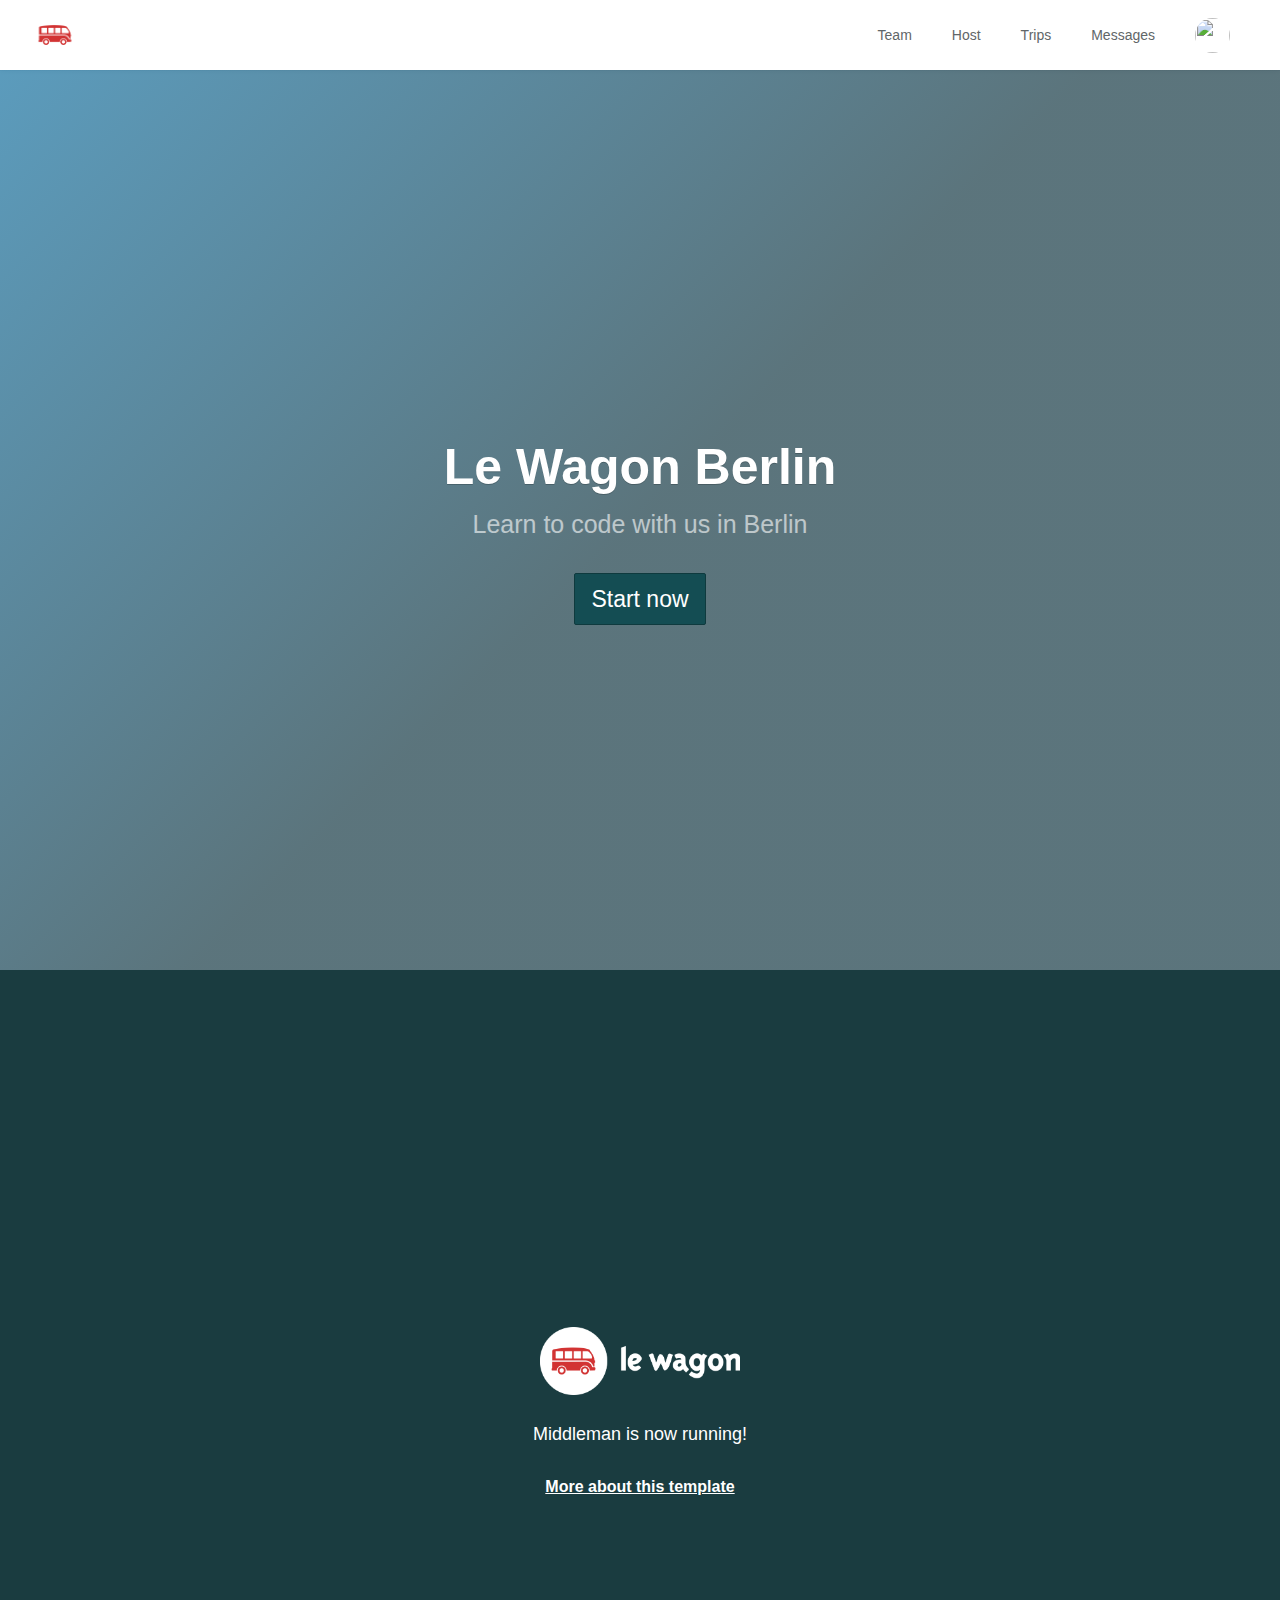
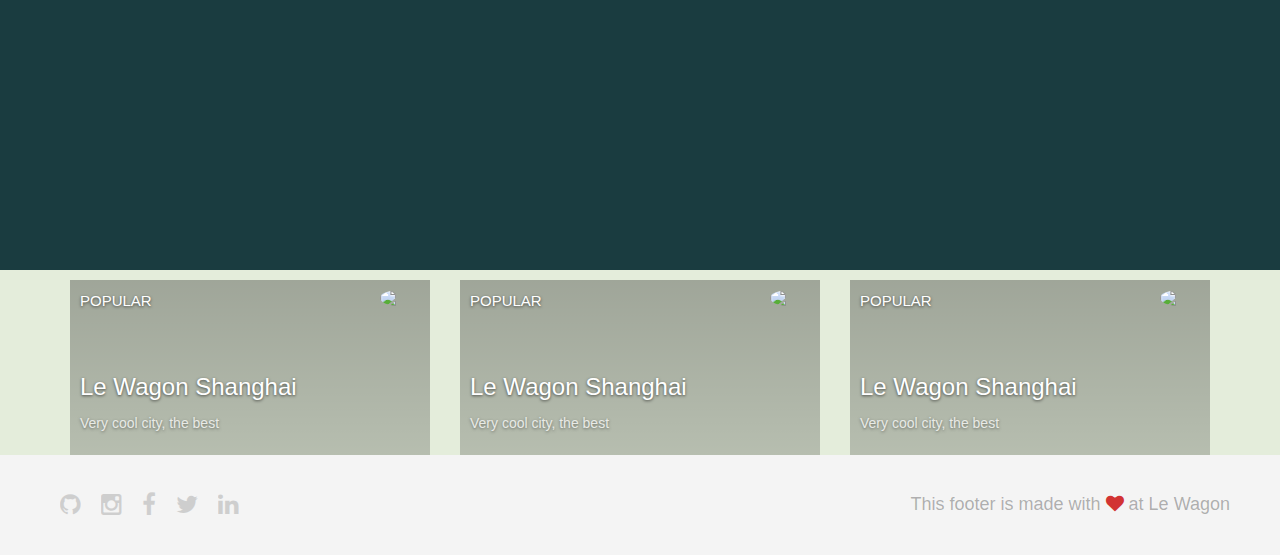
==== commit 2e929f50: "Automated commit at 2018-07-16 18:13:11 UTC by middleman-deploy 2.0.0-alpha" ====
--- a/index.html
+++ b/index.html
@@ -7,7 +7,7 @@
           content="width=device-width, initial-scale=1, shrink-to-fit=no">
     <!-- Use the title from a page's frontmatter if it has one -->
     <title>Le Wagon - Middleman</title>
-    <link href="stylesheets/application-be083193.css" rel="stylesheet" />
+    <link href="stylesheets/application-ef8e61b7.css" rel="stylesheet" />
     <script src="javascripts/application-93de88c9.js"></script>
     <link href="images/favicon-f15af148.png" rel="icon" type="image/png" />
   </head>
--- a/stylesheets/application-ef8e61b7.css
+++ b/stylesheets/application-ef8e61b7.css
@@ -0,0 +1,8 @@
+@import url("https://fonts.google.com/?selection.family=Cabin:400,600");/*!
+ * Bootstrap v3.3.7 (http://getbootstrap.com)
+ * Copyright 2011-2016 Twitter, Inc.
+ * Licensed under MIT (https://github.com/twbs/bootstrap/blob/master/LICENSE)
+ *//*! normalize.css v3.0.3 | MIT License | github.com/necolas/normalize.css */html{font-family:sans-serif;-ms-text-size-adjust:100%;-webkit-text-size-adjust:100%}body{margin:0}article,aside,details,figcaption,figure,footer,header,hgroup,main,menu,nav,section,summary{display:block}audio,canvas,progress,video{display:inline-block;vertical-align:baseline}audio:not([controls]){display:none;height:0}[hidden],template{display:none}a{background-color:transparent}a:active,a:hover{outline:0}abbr[title]{border-bottom:1px dotted}b,strong{font-weight:bold}dfn{font-style:italic}h1{font-size:2em;margin:0.67em 0}mark{background:#ff0;color:#000}small{font-size:80%}sub,sup{font-size:75%;line-height:0;position:relative;vertical-align:baseline}sup{top:-0.5em}sub{bottom:-0.25em}img{border:0}svg:not(:root){overflow:hidden}figure{margin:1em 40px}hr{-webkit-box-sizing:content-box;box-sizing:content-box;height:0}pre{overflow:auto}code,kbd,pre,samp{font-family:monospace, monospace;font-size:1em}button,input,optgroup,select,textarea{color:inherit;font:inherit;margin:0}button{overflow:visible}button,select{text-transform:none}button,html input[type="button"],input[type="reset"],input[type="submit"]{-webkit-appearance:button;cursor:pointer}button[disabled],html input[disabled]{cursor:default}button::-moz-focus-inner,input::-moz-focus-inner{border:0;padding:0}input{line-height:normal}input[type="checkbox"],input[type="radio"]{-webkit-box-sizing:border-box;box-sizing:border-box;padding:0}input[type="number"]::-webkit-inner-spin-button,input[type="number"]::-webkit-outer-spin-button{height:auto}input[type="search"]{-webkit-appearance:textfield;-webkit-box-sizing:content-box;box-sizing:content-box}input[type="search"]::-webkit-search-cancel-button,input[type="search"]::-webkit-search-decoration{-webkit-appearance:none}fieldset{border:1px solid #c0c0c0;margin:0 2px;padding:0.35em 0.625em 0.75em}legend{border:0;padding:0}textarea{overflow:auto}optgroup{font-weight:bold}table{border-collapse:collapse;border-spacing:0}td,th{padding:0}/*! Source: https://github.com/h5bp/html5-boilerplate/blob/master/src/css/main.css */@media print{*,*:before,*:after{background:transparent !important;color:#000 !important;-webkit-box-shadow:none !important;box-shadow:none !important;text-shadow:none !important}a,a:visited{text-decoration:underline}a[href]:after{content:" (" attr(href) ")"}abbr[title]:after{content:" (" attr(title) ")"}a[href^="#"]:after,a[href^="javascript:"]:after{content:""}pre,blockquote{border:1px solid #999;page-break-inside:avoid}thead{display:table-header-group}tr,img{page-break-inside:avoid}img{max-width:100% !important}p,h2,h3{orphans:3;widows:3}h2,h3{page-break-after:avoid}.navbar{display:none}.btn>.caret,.dropup>.btn>.caret{border-top-color:#000 !important}.label{border:1px solid #000}.table{border-collapse:collapse !important}.table td,.table th{background-color:#fff !important}.table-bordered th,.table-bordered td{border:1px solid #ddd !important}}@font-face{font-family:'Glyphicons Halflings';src:url("../assets/bootstrap/glyphicons-halflings-regular-86b6f62b.eot");src:url("../assets/bootstrap/glyphicons-halflings-regular-86b6f62b.eot?#iefix") format("embedded-opentype"),url("../assets/bootstrap/glyphicons-halflings-regular-ca35b697.woff2") format("woff2"),url("../assets/bootstrap/glyphicons-halflings-regular-278e49a8.woff") format("woff"),url("../assets/bootstrap/glyphicons-halflings-regular-44bc1850.ttf") format("truetype"),url("../assets/bootstrap/glyphicons-halflings-regular-de51a849.svg#glyphicons_halflingsregular") format("svg")}.glyphicon{position:relative;top:1px;display:inline-block;font-family:'Glyphicons Halflings';font-style:normal;font-weight:normal;line-height:1;-webkit-font-smoothing:antialiased;-moz-osx-font-smoothing:grayscale}.glyphicon-asterisk:before{content:"\002a"}.glyphicon-plus:before{content:"\002b"}.glyphicon-euro:before,.glyphicon-eur:before{content:"\20ac"}.glyphicon-minus:before{content:"\2212"}.glyphicon-cloud:before{content:"\2601"}.glyphicon-envelope:before{content:"\2709"}.glyphicon-pencil:before{content:"\270f"}.glyphicon-glass:before{content:"\e001"}.glyphicon-music:before{content:"\e002"}.glyphicon-search:before{content:"\e003"}.glyphicon-heart:before{content:"\e005"}.glyphicon-star:before{content:"\e006"}.glyphicon-star-empty:before{content:"\e007"}.glyphicon-user:before{content:"\e008"}.glyphicon-film:before{content:"\e009"}.glyphicon-th-large:before{content:"\e010"}.glyphicon-th:before{content:"\e011"}.glyphicon-th-list:before{content:"\e012"}.glyphicon-ok:before{content:"\e013"}.glyphicon-remove:before{content:"\e014"}.glyphicon-zoom-in:before{content:"\e015"}.glyphicon-zoom-out:before{content:"\e016"}.glyphicon-off:before{content:"\e017"}.glyphicon-signal:before{content:"\e018"}.glyphicon-cog:before{content:"\e019"}.glyphicon-trash:before{content:"\e020"}.glyphicon-home:before{content:"\e021"}.glyphicon-file:before{content:"\e022"}.glyphicon-time:before{content:"\e023"}.glyphicon-road:before{content:"\e024"}.glyphicon-download-alt:before{content:"\e025"}.glyphicon-download:before{content:"\e026"}.glyphicon-upload:before{content:"\e027"}.glyphicon-inbox:before{content:"\e028"}.glyphicon-play-circle:before{content:"\e029"}.glyphicon-repeat:before{content:"\e030"}.glyphicon-refresh:before{content:"\e031"}.glyphicon-list-alt:before{content:"\e032"}.glyphicon-lock:before{content:"\e033"}.glyphicon-flag:before{content:"\e034"}.glyphicon-headphones:before{content:"\e035"}.glyphicon-volume-off:before{content:"\e036"}.glyphicon-volume-down:before{content:"\e037"}.glyphicon-volume-up:before{content:"\e038"}.glyphicon-qrcode:before{content:"\e039"}.glyphicon-barcode:before{content:"\e040"}.glyphicon-tag:before{content:"\e041"}.glyphicon-tags:before{content:"\e042"}.glyphicon-book:before{content:"\e043"}.glyphicon-bookmark:before{content:"\e044"}.glyphicon-print:before{content:"\e045"}.glyphicon-camera:before{content:"\e046"}.glyphicon-font:before{content:"\e047"}.glyphicon-bold:before{content:"\e048"}.glyphicon-italic:before{content:"\e049"}.glyphicon-text-height:before{content:"\e050"}.glyphicon-text-width:before{content:"\e051"}.glyphicon-align-left:before{content:"\e052"}.glyphicon-align-center:before{content:"\e053"}.glyphicon-align-right:before{content:"\e054"}.glyphicon-align-justify:before{content:"\e055"}.glyphicon-list:before{content:"\e056"}.glyphicon-indent-left:before{content:"\e057"}.glyphicon-indent-right:before{content:"\e058"}.glyphicon-facetime-video:before{content:"\e059"}.glyphicon-picture:before{content:"\e060"}.glyphicon-map-marker:before{content:"\e062"}.glyphicon-adjust:before{content:"\e063"}.glyphicon-tint:before{content:"\e064"}.glyphicon-edit:before{content:"\e065"}.glyphicon-share:before{content:"\e066"}.glyphicon-check:before{content:"\e067"}.glyphicon-move:before{content:"\e068"}.glyphicon-step-backward:before{content:"\e069"}.glyphicon-fast-backward:before{content:"\e070"}.glyphicon-backward:before{content:"\e071"}.glyphicon-play:before{content:"\e072"}.glyphicon-pause:before{content:"\e073"}.glyphicon-stop:before{content:"\e074"}.glyphicon-forward:before{content:"\e075"}.glyphicon-fast-forward:before{content:"\e076"}.glyphicon-step-forward:before{content:"\e077"}.glyphicon-eject:before{content:"\e078"}.glyphicon-chevron-left:before{content:"\e079"}.glyphicon-chevron-right:before{content:"\e080"}.glyphicon-plus-sign:before{content:"\e081"}.glyphicon-minus-sign:before{content:"\e082"}.glyphicon-remove-sign:before{content:"\e083"}.glyphicon-ok-sign:before{content:"\e084"}.glyphicon-question-sign:before{content:"\e085"}.glyphicon-info-sign:before{content:"\e086"}.glyphicon-screenshot:before{content:"\e087"}.glyphicon-remove-circle:before{content:"\e088"}.glyphicon-ok-circle:before{content:"\e089"}.glyphicon-ban-circle:before{content:"\e090"}.glyphicon-arrow-left:before{content:"\e091"}.glyphicon-arrow-right:before{content:"\e092"}.glyphicon-arrow-up:before{content:"\e093"}.glyphicon-arrow-down:before{content:"\e094"}.glyphicon-share-alt:before{content:"\e095"}.glyphicon-resize-full:before{content:"\e096"}.glyphicon-resize-small:before{content:"\e097"}.glyphicon-exclamation-sign:before{content:"\e101"}.glyphicon-gift:before{content:"\e102"}.glyphicon-leaf:before{content:"\e103"}.glyphicon-fire:before{content:"\e104"}.glyphicon-eye-open:before{content:"\e105"}.glyphicon-eye-close:before{content:"\e106"}.glyphicon-warning-sign:before{content:"\e107"}.glyphicon-plane:before{content:"\e108"}.glyphicon-calendar:before{content:"\e109"}.glyphicon-random:before{content:"\e110"}.glyphicon-comment:before{content:"\e111"}.glyphicon-magnet:before{content:"\e112"}.glyphicon-chevron-up:before{content:"\e113"}.glyphicon-chevron-down:before{content:"\e114"}.glyphicon-retweet:before{content:"\e115"}.glyphicon-shopping-cart:before{content:"\e116"}.glyphicon-folder-close:before{content:"\e117"}.glyphicon-folder-open:before{content:"\e118"}.glyphicon-resize-vertical:before{content:"\e119"}.glyphicon-resize-horizontal:before{content:"\e120"}.glyphicon-hdd:before{content:"\e121"}.glyphicon-bullhorn:before{content:"\e122"}.glyphicon-bell:before{content:"\e123"}.glyphicon-certificate:before{content:"\e124"}.glyphicon-thumbs-up:before{content:"\e125"}.glyphicon-thumbs-down:before{content:"\e126"}.glyphicon-hand-right:before{content:"\e127"}.glyphicon-hand-left:before{content:"\e128"}.glyphicon-hand-up:before{content:"\e129"}.glyphicon-hand-down:before{content:"\e130"}.glyphicon-circle-arrow-right:before{content:"\e131"}.glyphicon-circle-arrow-left:before{content:"\e132"}.glyphicon-circle-arrow-up:before{content:"\e133"}.glyphicon-circle-arrow-down:before{content:"\e134"}.glyphicon-globe:before{content:"\e135"}.glyphicon-wrench:before{content:"\e136"}.glyphicon-tasks:before{content:"\e137"}.glyphicon-filter:before{content:"\e138"}.glyphicon-briefcase:before{content:"\e139"}.glyphicon-fullscreen:before{content:"\e140"}.glyphicon-dashboard:before{content:"\e141"}.glyphicon-paperclip:before{content:"\e142"}.glyphicon-heart-empty:before{content:"\e143"}.glyphicon-link:before{content:"\e144"}.glyphicon-phone:before{content:"\e145"}.glyphicon-pushpin:before{content:"\e146"}.glyphicon-usd:before{content:"\e148"}.glyphicon-gbp:before{content:"\e149"}.glyphicon-sort:before{content:"\e150"}.glyphicon-sort-by-alphabet:before{content:"\e151"}.glyphicon-sort-by-alphabet-alt:before{content:"\e152"}.glyphicon-sort-by-order:before{content:"\e153"}.glyphicon-sort-by-order-alt:before{content:"\e154"}.glyphicon-sort-by-attributes:before{content:"\e155"}.glyphicon-sort-by-attributes-alt:before{content:"\e156"}.glyphicon-unchecked:before{content:"\e157"}.glyphicon-expand:before{content:"\e158"}.glyphicon-collapse-down:before{content:"\e159"}.glyphicon-collapse-up:before{content:"\e160"}.glyphicon-log-in:before{content:"\e161"}.glyphicon-flash:before{content:"\e162"}.glyphicon-log-out:before{content:"\e163"}.glyphicon-new-window:before{content:"\e164"}.glyphicon-record:before{content:"\e165"}.glyphicon-save:before{content:"\e166"}.glyphicon-open:before{content:"\e167"}.glyphicon-saved:before{content:"\e168"}.glyphicon-import:before{content:"\e169"}.glyphicon-export:before{content:"\e170"}.glyphicon-send:before{content:"\e171"}.glyphicon-floppy-disk:before{content:"\e172"}.glyphicon-floppy-saved:before{content:"\e173"}.glyphicon-floppy-remove:before{content:"\e174"}.glyphicon-floppy-save:before{content:"\e175"}.glyphicon-floppy-open:before{content:"\e176"}.glyphicon-credit-card:before{content:"\e177"}.glyphicon-transfer:before{content:"\e178"}.glyphicon-cutlery:before{content:"\e179"}.glyphicon-header:before{content:"\e180"}.glyphicon-compressed:before{content:"\e181"}.glyphicon-earphone:before{content:"\e182"}.glyphicon-phone-alt:before{content:"\e183"}.glyphicon-tower:before{content:"\e184"}.glyphicon-stats:before{content:"\e185"}.glyphicon-sd-video:before{content:"\e186"}.glyphicon-hd-video:before{content:"\e187"}.glyphicon-subtitles:before{content:"\e188"}.glyphicon-sound-stereo:before{content:"\e189"}.glyphicon-sound-dolby:before{content:"\e190"}.glyphicon-sound-5-1:before{content:"\e191"}.glyphicon-sound-6-1:before{content:"\e192"}.glyphicon-sound-7-1:before{content:"\e193"}.glyphicon-copyright-mark:before{content:"\e194"}.glyphicon-registration-mark:before{content:"\e195"}.glyphicon-cloud-download:before{content:"\e197"}.glyphicon-cloud-upload:before{content:"\e198"}.glyphicon-tree-conifer:before{content:"\e199"}.glyphicon-tree-deciduous:before{content:"\e200"}.glyphicon-cd:before{content:"\e201"}.glyphicon-save-file:before{content:"\e202"}.glyphicon-open-file:before{content:"\e203"}.glyphicon-level-up:before{content:"\e204"}.glyphicon-copy:before{content:"\e205"}.glyphicon-paste:before{content:"\e206"}.glyphicon-alert:before{content:"\e209"}.glyphicon-equalizer:before{content:"\e210"}.glyphicon-king:before{content:"\e211"}.glyphicon-queen:before{content:"\e212"}.glyphicon-pawn:before{content:"\e213"}.glyphicon-bishop:before{content:"\e214"}.glyphicon-knight:before{content:"\e215"}.glyphicon-baby-formula:before{content:"\e216"}.glyphicon-tent:before{content:"\26fa"}.glyphicon-blackboard:before{content:"\e218"}.glyphicon-bed:before{content:"\e219"}.glyphicon-apple:before{content:"\f8ff"}.glyphicon-erase:before{content:"\e221"}.glyphicon-hourglass:before{content:"\231b"}.glyphicon-lamp:before{content:"\e223"}.glyphicon-duplicate:before{content:"\e224"}.glyphicon-piggy-bank:before{content:"\e225"}.glyphicon-scissors:before{content:"\e226"}.glyphicon-bitcoin:before{content:"\e227"}.glyphicon-btc:before{content:"\e227"}.glyphicon-xbt:before{content:"\e227"}.glyphicon-yen:before{content:"\00a5"}.glyphicon-jpy:before{content:"\00a5"}.glyphicon-ruble:before{content:"\20bd"}.glyphicon-rub:before{content:"\20bd"}.glyphicon-scale:before{content:"\e230"}.glyphicon-ice-lolly:before{content:"\e231"}.glyphicon-ice-lolly-tasted:before{content:"\e232"}.glyphicon-education:before{content:"\e233"}.glyphicon-option-horizontal:before{content:"\e234"}.glyphicon-option-vertical:before{content:"\e235"}.glyphicon-menu-hamburger:before{content:"\e236"}.glyphicon-modal-window:before{content:"\e237"}.glyphicon-oil:before{content:"\e238"}.glyphicon-grain:before{content:"\e239"}.glyphicon-sunglasses:before{content:"\e240"}.glyphicon-text-size:before{content:"\e241"}.glyphicon-text-color:before{content:"\e242"}.glyphicon-text-background:before{content:"\e243"}.glyphicon-object-align-top:before{content:"\e244"}.glyphicon-object-align-bottom:before{content:"\e245"}.glyphicon-object-align-horizontal:before{content:"\e246"}.glyphicon-object-align-left:before{content:"\e247"}.glyphicon-object-align-vertical:before{content:"\e248"}.glyphicon-object-align-right:before{content:"\e249"}.glyphicon-triangle-right:before{content:"\e250"}.glyphicon-triangle-left:before{content:"\e251"}.glyphicon-triangle-bottom:before{content:"\e252"}.glyphicon-triangle-top:before{content:"\e253"}.glyphicon-console:before{content:"\e254"}.glyphicon-superscript:before{content:"\e255"}.glyphicon-subscript:before{content:"\e256"}.glyphicon-menu-left:before{content:"\e257"}.glyphicon-menu-right:before{content:"\e258"}.glyphicon-menu-down:before{content:"\e259"}.glyphicon-menu-up:before{content:"\e260"}*{-webkit-box-sizing:border-box;box-sizing:border-box}*:before,*:after{-webkit-box-sizing:border-box;box-sizing:border-box}html{font-size:10px;-webkit-tap-highlight-color:transparent}body{font-family:"Cabin", "Helvetica", "sans-serif";font-size:18px;line-height:1.42857143;color:#53b9b3;background-color:#e4eddb}input,button,select,textarea{font-family:inherit;font-size:inherit;line-height:inherit}a{color:#144d53;text-decoration:none}a:hover,a:focus{color:#051415;text-decoration:underline}a:focus{outline:5px auto -webkit-focus-ring-color;outline-offset:-2px}figure{margin:0}img{vertical-align:middle}.img-responsive{display:block;max-width:100%;height:auto}.img-rounded{border-radius:2px}.img-thumbnail{padding:4px;line-height:1.42857143;background-color:#e4eddb;border:1px solid #ddd;border-radius:2px;-webkit-transition:all 0.2s ease-in-out;transition:all 0.2s ease-in-out;display:inline-block;max-width:100%;height:auto}.img-circle{border-radius:50%}hr{margin-top:25px;margin-bottom:25px;border:0;border-top:1px solid white}.sr-only{position:absolute;width:1px;height:1px;margin:-1px;padding:0;overflow:hidden;clip:rect(0, 0, 0, 0);border:0}.sr-only-focusable:active,.sr-only-focusable:focus{position:static;width:auto;height:auto;margin:0;overflow:visible;clip:auto}[role="button"]{cursor:pointer}h1,h2,h3,h4,h5,h6,.h1,.h2,.h3,.h4,.h5,.h6{font-family:"Suranna", "Helvetica", "serif";font-weight:500;line-height:1.1;color:inherit}h1 small,h1 .small,h2 small,h2 .small,h3 small,h3 .small,h4 small,h4 .small,h5 small,h5 .small,h6 small,h6 .small,.h1 small,.h1 .small,.h2 small,.h2 .small,.h3 small,.h3 .small,.h4 small,.h4 .small,.h5 small,.h5 .small,.h6 small,.h6 .small{font-weight:normal;line-height:1;color:#b4e0de}h1,.h1,h2,.h2,h3,.h3{margin-top:25px;margin-bottom:12.5px}h1 small,h1 .small,.h1 small,.h1 .small,h2 small,h2 .small,.h2 small,.h2 .small,h3 small,h3 .small,.h3 small,.h3 .small{font-size:65%}h4,.h4,h5,.h5,h6,.h6{margin-top:12.5px;margin-bottom:12.5px}h4 small,h4 .small,.h4 small,.h4 .small,h5 small,h5 .small,.h5 small,.h5 .small,h6 small,h6 .small,.h6 small,.h6 .small{font-size:75%}h1,.h1{font-size:46px}h2,.h2{font-size:38px}h3,.h3{font-size:31px}h4,.h4{font-size:23px}h5,.h5{font-size:18px}h6,.h6{font-size:16px}p{margin:0 0 12.5px}.lead{margin-bottom:25px;font-size:20px;font-weight:300;line-height:1.4}@media (min-width: 768px){.lead{font-size:27px}}small,.small{font-size:88%}mark,.mark{background-color:#fcf8e3;padding:.2em}.text-left{text-align:left}.text-right{text-align:right}.text-center{text-align:center}.text-justify{text-align:justify}.text-nowrap{white-space:nowrap}.text-lowercase{text-transform:lowercase}.text-uppercase,.initialism{text-transform:uppercase}.text-capitalize{text-transform:capitalize}.text-muted{color:#b4e0de}.text-primary{color:#144d53}a.text-primary:hover,a.text-primary:focus{color:#0a272a}.text-success{color:#3c763d}a.text-success:hover,a.text-success:focus{color:#2b542c}.text-info{color:#31708f}a.text-info:hover,a.text-info:focus{color:#245269}.text-warning{color:#8a6d3b}a.text-warning:hover,a.text-warning:focus{color:#66512c}.text-danger{color:#a94442}a.text-danger:hover,a.text-danger:focus{color:#843534}.bg-primary{color:#fff}.bg-primary{background-color:#144d53}a.bg-primary:hover,a.bg-primary:focus{background-color:#0a272a}.bg-success{background-color:#dff0d8}a.bg-success:hover,a.bg-success:focus{background-color:#c1e2b3}.bg-info{background-color:#d9edf7}a.bg-info:hover,a.bg-info:focus{background-color:#afd9ee}.bg-warning{background-color:#fcf8e3}a.bg-warning:hover,a.bg-warning:focus{background-color:#f7ecb5}.bg-danger{background-color:#f2dede}a.bg-danger:hover,a.bg-danger:focus{background-color:#e4b9b9}.page-header{padding-bottom:11.5px;margin:50px 0 25px;border-bottom:1px solid white}ul,ol{margin-top:0;margin-bottom:12.5px}ul ul,ul ol,ol ul,ol ol{margin-bottom:0}.list-unstyled{padding-left:0;list-style:none}.list-inline{padding-left:0;list-style:none;margin-left:-5px}.list-inline>li{display:inline-block;padding-left:5px;padding-right:5px}dl{margin-top:0;margin-bottom:25px}dt,dd{line-height:1.42857143}dt{font-weight:bold}dd{margin-left:0}.dl-horizontal dd:before,.dl-horizontal dd:after{content:" ";display:table}.dl-horizontal dd:after{clear:both}@media (min-width: 768px){.dl-horizontal dt{float:left;width:160px;clear:left;text-align:right;overflow:hidden;text-overflow:ellipsis;white-space:nowrap}.dl-horizontal dd{margin-left:180px}}abbr[title],abbr[data-original-title]{cursor:help;border-bottom:1px dotted #b4e0de}.initialism{font-size:90%}blockquote{padding:12.5px 25px;margin:0 0 25px;font-size:22.5px;border-left:5px solid white}blockquote p:last-child,blockquote ul:last-child,blockquote ol:last-child{margin-bottom:0}blockquote footer,blockquote small,blockquote .small{display:block;font-size:80%;line-height:1.42857143;color:#b4e0de}blockquote footer:before,blockquote small:before,blockquote .small:before{content:'\2014 \00A0'}.blockquote-reverse,blockquote.pull-right{padding-right:15px;padding-left:0;border-right:5px solid white;border-left:0;text-align:right}.blockquote-reverse footer:before,.blockquote-reverse small:before,.blockquote-reverse .small:before,blockquote.pull-right footer:before,blockquote.pull-right small:before,blockquote.pull-right .small:before{content:''}.blockquote-reverse footer:after,.blockquote-reverse small:after,.blockquote-reverse .small:after,blockquote.pull-right footer:after,blockquote.pull-right small:after,blockquote.pull-right .small:after{content:'\00A0 \2014'}address{margin-bottom:25px;font-style:normal;line-height:1.42857143}code,kbd,pre,samp{font-family:Menlo, Monaco, Consolas, "Courier New", monospace}code{padding:2px 4px;font-size:90%;color:#c7254e;background-color:#f9f2f4;border-radius:2px}kbd{padding:2px 4px;font-size:90%;color:#fff;background-color:#333;border-radius:2px;-webkit-box-shadow:inset 0 -1px 0 rgba(0,0,0,0.25);box-shadow:inset 0 -1px 0 rgba(0,0,0,0.25)}kbd kbd{padding:0;font-size:100%;font-weight:bold;-webkit-box-shadow:none;box-shadow:none}pre{display:block;padding:12px;margin:0 0 12.5px;font-size:17px;line-height:1.42857143;word-break:break-all;word-wrap:break-word;color:#53b9b3;background-color:#f5f5f5;border:1px solid #ccc;border-radius:2px}pre code{padding:0;font-size:inherit;color:inherit;white-space:pre-wrap;background-color:transparent;border-radius:0}.pre-scrollable{max-height:340px;overflow-y:scroll}.container{margin-right:auto;margin-left:auto;padding-left:15px;padding-right:15px}.container:before,.container:after{content:" ";display:table}.container:after{clear:both}@media (min-width: 768px){.container{width:750px}}@media (min-width: 992px){.container{width:970px}}@media (min-width: 1200px){.container{width:1170px}}.container-fluid{margin-right:auto;margin-left:auto;padding-left:15px;padding-right:15px}.container-fluid:before,.container-fluid:after{content:" ";display:table}.container-fluid:after{clear:both}.row{margin-left:-15px;margin-right:-15px}.row:before,.row:after{content:" ";display:table}.row:after{clear:both}.col-xs-1,.col-sm-1,.col-md-1,.col-lg-1,.col-xs-2,.col-sm-2,.col-md-2,.col-lg-2,.col-xs-3,.col-sm-3,.col-md-3,.col-lg-3,.col-xs-4,.col-sm-4,.col-md-4,.col-lg-4,.col-xs-5,.col-sm-5,.col-md-5,.col-lg-5,.col-xs-6,.col-sm-6,.col-md-6,.col-lg-6,.col-xs-7,.col-sm-7,.col-md-7,.col-lg-7,.col-xs-8,.col-sm-8,.col-md-8,.col-lg-8,.col-xs-9,.col-sm-9,.col-md-9,.col-lg-9,.col-xs-10,.col-sm-10,.col-md-10,.col-lg-10,.col-xs-11,.col-sm-11,.col-md-11,.col-lg-11,.col-xs-12,.col-sm-12,.col-md-12,.col-lg-12{position:relative;min-height:1px;padding-left:15px;padding-right:15px}.col-xs-1,.col-xs-2,.col-xs-3,.col-xs-4,.col-xs-5,.col-xs-6,.col-xs-7,.col-xs-8,.col-xs-9,.col-xs-10,.col-xs-11,.col-xs-12{float:left}.col-xs-1{width:8.33333333%}.col-xs-2{width:16.66666667%}.col-xs-3{width:25%}.col-xs-4{width:33.33333333%}.col-xs-5{width:41.66666667%}.col-xs-6{width:50%}.col-xs-7{width:58.33333333%}.col-xs-8{width:66.66666667%}.col-xs-9{width:75%}.col-xs-10{width:83.33333333%}.col-xs-11{width:91.66666667%}.col-xs-12{width:100%}.col-xs-pull-0{right:auto}.col-xs-pull-1{right:8.33333333%}.col-xs-pull-2{right:16.66666667%}.col-xs-pull-3{right:25%}.col-xs-pull-4{right:33.33333333%}.col-xs-pull-5{right:41.66666667%}.col-xs-pull-6{right:50%}.col-xs-pull-7{right:58.33333333%}.col-xs-pull-8{right:66.66666667%}.col-xs-pull-9{right:75%}.col-xs-pull-10{right:83.33333333%}.col-xs-pull-11{right:91.66666667%}.col-xs-pull-12{right:100%}.col-xs-push-0{left:auto}.col-xs-push-1{left:8.33333333%}.col-xs-push-2{left:16.66666667%}.col-xs-push-3{left:25%}.col-xs-push-4{left:33.33333333%}.col-xs-push-5{left:41.66666667%}.col-xs-push-6{left:50%}.col-xs-push-7{left:58.33333333%}.col-xs-push-8{left:66.66666667%}.col-xs-push-9{left:75%}.col-xs-push-10{left:83.33333333%}.col-xs-push-11{left:91.66666667%}.col-xs-push-12{left:100%}.col-xs-offset-0{margin-left:0%}.col-xs-offset-1{margin-left:8.33333333%}.col-xs-offset-2{margin-left:16.66666667%}.col-xs-offset-3{margin-left:25%}.col-xs-offset-4{margin-left:33.33333333%}.col-xs-offset-5{margin-left:41.66666667%}.col-xs-offset-6{margin-left:50%}.col-xs-offset-7{margin-left:58.33333333%}.col-xs-offset-8{margin-left:66.66666667%}.col-xs-offset-9{margin-left:75%}.col-xs-offset-10{margin-left:83.33333333%}.col-xs-offset-11{margin-left:91.66666667%}.col-xs-offset-12{margin-left:100%}@media (min-width: 768px){.col-sm-1,.col-sm-2,.col-sm-3,.col-sm-4,.col-sm-5,.col-sm-6,.col-sm-7,.col-sm-8,.col-sm-9,.col-sm-10,.col-sm-11,.col-sm-12{float:left}.col-sm-1{width:8.33333333%}.col-sm-2{width:16.66666667%}.col-sm-3{width:25%}.col-sm-4{width:33.33333333%}.col-sm-5{width:41.66666667%}.col-sm-6{width:50%}.col-sm-7{width:58.33333333%}.col-sm-8{width:66.66666667%}.col-sm-9{width:75%}.col-sm-10{width:83.33333333%}.col-sm-11{width:91.66666667%}.col-sm-12{width:100%}.col-sm-pull-0{right:auto}.col-sm-pull-1{right:8.33333333%}.col-sm-pull-2{right:16.66666667%}.col-sm-pull-3{right:25%}.col-sm-pull-4{right:33.33333333%}.col-sm-pull-5{right:41.66666667%}.col-sm-pull-6{right:50%}.col-sm-pull-7{right:58.33333333%}.col-sm-pull-8{right:66.66666667%}.col-sm-pull-9{right:75%}.col-sm-pull-10{right:83.33333333%}.col-sm-pull-11{right:91.66666667%}.col-sm-pull-12{right:100%}.col-sm-push-0{left:auto}.col-sm-push-1{left:8.33333333%}.col-sm-push-2{left:16.66666667%}.col-sm-push-3{left:25%}.col-sm-push-4{left:33.33333333%}.col-sm-push-5{left:41.66666667%}.col-sm-push-6{left:50%}.col-sm-push-7{left:58.33333333%}.col-sm-push-8{left:66.66666667%}.col-sm-push-9{left:75%}.col-sm-push-10{left:83.33333333%}.col-sm-push-11{left:91.66666667%}.col-sm-push-12{left:100%}.col-sm-offset-0{margin-left:0%}.col-sm-offset-1{margin-left:8.33333333%}.col-sm-offset-2{margin-left:16.66666667%}.col-sm-offset-3{margin-left:25%}.col-sm-offset-4{margin-left:33.33333333%}.col-sm-offset-5{margin-left:41.66666667%}.col-sm-offset-6{margin-left:50%}.col-sm-offset-7{margin-left:58.33333333%}.col-sm-offset-8{margin-left:66.66666667%}.col-sm-offset-9{margin-left:75%}.col-sm-offset-10{margin-left:83.33333333%}.col-sm-offset-11{margin-left:91.66666667%}.col-sm-offset-12{margin-left:100%}}@media (min-width: 992px){.col-md-1,.col-md-2,.col-md-3,.col-md-4,.col-md-5,.col-md-6,.col-md-7,.col-md-8,.col-md-9,.col-md-10,.col-md-11,.col-md-12{float:left}.col-md-1{width:8.33333333%}.col-md-2{width:16.66666667%}.col-md-3{width:25%}.col-md-4{width:33.33333333%}.col-md-5{width:41.66666667%}.col-md-6{width:50%}.col-md-7{width:58.33333333%}.col-md-8{width:66.66666667%}.col-md-9{width:75%}.col-md-10{width:83.33333333%}.col-md-11{width:91.66666667%}.col-md-12{width:100%}.col-md-pull-0{right:auto}.col-md-pull-1{right:8.33333333%}.col-md-pull-2{right:16.66666667%}.col-md-pull-3{right:25%}.col-md-pull-4{right:33.33333333%}.col-md-pull-5{right:41.66666667%}.col-md-pull-6{right:50%}.col-md-pull-7{right:58.33333333%}.col-md-pull-8{right:66.66666667%}.col-md-pull-9{right:75%}.col-md-pull-10{right:83.33333333%}.col-md-pull-11{right:91.66666667%}.col-md-pull-12{right:100%}.col-md-push-0{left:auto}.col-md-push-1{left:8.33333333%}.col-md-push-2{left:16.66666667%}.col-md-push-3{left:25%}.col-md-push-4{left:33.33333333%}.col-md-push-5{left:41.66666667%}.col-md-push-6{left:50%}.col-md-push-7{left:58.33333333%}.col-md-push-8{left:66.66666667%}.col-md-push-9{left:75%}.col-md-push-10{left:83.33333333%}.col-md-push-11{left:91.66666667%}.col-md-push-12{left:100%}.col-md-offset-0{margin-left:0%}.col-md-offset-1{margin-left:8.33333333%}.col-md-offset-2{margin-left:16.66666667%}.col-md-offset-3{margin-left:25%}.col-md-offset-4{margin-left:33.33333333%}.col-md-offset-5{margin-left:41.66666667%}.col-md-offset-6{margin-left:50%}.col-md-offset-7{margin-left:58.33333333%}.col-md-offset-8{margin-left:66.66666667%}.col-md-offset-9{margin-left:75%}.col-md-offset-10{margin-left:83.33333333%}.col-md-offset-11{margin-left:91.66666667%}.col-md-offset-12{margin-left:100%}}@media (min-width: 1200px){.col-lg-1,.col-lg-2,.col-lg-3,.col-lg-4,.col-lg-5,.col-lg-6,.col-lg-7,.col-lg-8,.col-lg-9,.col-lg-10,.col-lg-11,.col-lg-12{float:left}.col-lg-1{width:8.33333333%}.col-lg-2{width:16.66666667%}.col-lg-3{width:25%}.col-lg-4{width:33.33333333%}.col-lg-5{width:41.66666667%}.col-lg-6{width:50%}.col-lg-7{width:58.33333333%}.col-lg-8{width:66.66666667%}.col-lg-9{width:75%}.col-lg-10{width:83.33333333%}.col-lg-11{width:91.66666667%}.col-lg-12{width:100%}.col-lg-pull-0{right:auto}.col-lg-pull-1{right:8.33333333%}.col-lg-pull-2{right:16.66666667%}.col-lg-pull-3{right:25%}.col-lg-pull-4{right:33.33333333%}.col-lg-pull-5{right:41.66666667%}.col-lg-pull-6{right:50%}.col-lg-pull-7{right:58.33333333%}.col-lg-pull-8{right:66.66666667%}.col-lg-pull-9{right:75%}.col-lg-pull-10{right:83.33333333%}.col-lg-pull-11{right:91.66666667%}.col-lg-pull-12{right:100%}.col-lg-push-0{left:auto}.col-lg-push-1{left:8.33333333%}.col-lg-push-2{left:16.66666667%}.col-lg-push-3{left:25%}.col-lg-push-4{left:33.33333333%}.col-lg-push-5{left:41.66666667%}.col-lg-push-6{left:50%}.col-lg-push-7{left:58.33333333%}.col-lg-push-8{left:66.66666667%}.col-lg-push-9{left:75%}.col-lg-push-10{left:83.33333333%}.col-lg-push-11{left:91.66666667%}.col-lg-push-12{left:100%}.col-lg-offset-0{margin-left:0%}.col-lg-offset-1{margin-left:8.33333333%}.col-lg-offset-2{margin-left:16.66666667%}.col-lg-offset-3{margin-left:25%}.col-lg-offset-4{margin-left:33.33333333%}.col-lg-offset-5{margin-left:41.66666667%}.col-lg-offset-6{margin-left:50%}.col-lg-offset-7{margin-left:58.33333333%}.col-lg-offset-8{margin-left:66.66666667%}.col-lg-offset-9{margin-left:75%}.col-lg-offset-10{margin-left:83.33333333%}.col-lg-offset-11{margin-left:91.66666667%}.col-lg-offset-12{margin-left:100%}}table{background-color:transparent}caption{padding-top:8px;padding-bottom:8px;color:#b4e0de;text-align:left}th{text-align:left}.table{width:100%;max-width:100%;margin-bottom:25px}.table>thead>tr>th,.table>thead>tr>td,.table>tbody>tr>th,.table>tbody>tr>td,.table>tfoot>tr>th,.table>tfoot>tr>td{padding:8px;line-height:1.42857143;vertical-align:top;border-top:1px solid #ddd}.table>thead>tr>th{vertical-align:bottom;border-bottom:2px solid #ddd}.table>caption+thead>tr:first-child>th,.table>caption+thead>tr:first-child>td,.table>colgroup+thead>tr:first-child>th,.table>colgroup+thead>tr:first-child>td,.table>thead:first-child>tr:first-child>th,.table>thead:first-child>tr:first-child>td{border-top:0}.table>tbody+tbody{border-top:2px solid #ddd}.table .table{background-color:#e4eddb}.table-condensed>thead>tr>th,.table-condensed>thead>tr>td,.table-condensed>tbody>tr>th,.table-condensed>tbody>tr>td,.table-condensed>tfoot>tr>th,.table-condensed>tfoot>tr>td{padding:5px}.table-bordered{border:1px solid #ddd}.table-bordered>thead>tr>th,.table-bordered>thead>tr>td,.table-bordered>tbody>tr>th,.table-bordered>tbody>tr>td,.table-bordered>tfoot>tr>th,.table-bordered>tfoot>tr>td{border:1px solid #ddd}.table-bordered>thead>tr>th,.table-bordered>thead>tr>td{border-bottom-width:2px}.table-striped>tbody>tr:nth-of-type(odd){background-color:#f9f9f9}.table-hover>tbody>tr:hover{background-color:#f5f5f5}table col[class*="col-"]{position:static;float:none;display:table-column}table td[class*="col-"],table th[class*="col-"]{position:static;float:none;display:table-cell}.table>thead>tr>td.active,.table>thead>tr>th.active,.table>thead>tr.active>td,.table>thead>tr.active>th,.table>tbody>tr>td.active,.table>tbody>tr>th.active,.table>tbody>tr.active>td,.table>tbody>tr.active>th,.table>tfoot>tr>td.active,.table>tfoot>tr>th.active,.table>tfoot>tr.active>td,.table>tfoot>tr.active>th{background-color:#f5f5f5}.table-hover>tbody>tr>td.active:hover,.table-hover>tbody>tr>th.active:hover,.table-hover>tbody>tr.active:hover>td,.table-hover>tbody>tr:hover>.active,.table-hover>tbody>tr.active:hover>th{background-color:#e8e8e8}.table>thead>tr>td.success,.table>thead>tr>th.success,.table>thead>tr.success>td,.table>thead>tr.success>th,.table>tbody>tr>td.success,.table>tbody>tr>th.success,.table>tbody>tr.success>td,.table>tbody>tr.success>th,.table>tfoot>tr>td.success,.table>tfoot>tr>th.success,.table>tfoot>tr.success>td,.table>tfoot>tr.success>th{background-color:#dff0d8}.table-hover>tbody>tr>td.success:hover,.table-hover>tbody>tr>th.success:hover,.table-hover>tbody>tr.success:hover>td,.table-hover>tbody>tr:hover>.success,.table-hover>tbody>tr.success:hover>th{background-color:#d0e9c6}.table>thead>tr>td.info,.table>thead>tr>th.info,.table>thead>tr.info>td,.table>thead>tr.info>th,.table>tbody>tr>td.info,.table>tbody>tr>th.info,.table>tbody>tr.info>td,.table>tbody>tr.info>th,.table>tfoot>tr>td.info,.table>tfoot>tr>th.info,.table>tfoot>tr.info>td,.table>tfoot>tr.info>th{background-color:#d9edf7}.table-hover>tbody>tr>td.info:hover,.table-hover>tbody>tr>th.info:hover,.table-hover>tbody>tr.info:hover>td,.table-hover>tbody>tr:hover>.info,.table-hover>tbody>tr.info:hover>th{background-color:#c4e3f3}.table>thead>tr>td.warning,.table>thead>tr>th.warning,.table>thead>tr.warning>td,.table>thead>tr.warning>th,.table>tbody>tr>td.warning,.table>tbody>tr>th.warning,.table>tbody>tr.warning>td,.table>tbody>tr.warning>th,.table>tfoot>tr>td.warning,.table>tfoot>tr>th.warning,.table>tfoot>tr.warning>td,.table>tfoot>tr.warning>th{background-color:#fcf8e3}.table-hover>tbody>tr>td.warning:hover,.table-hover>tbody>tr>th.warning:hover,.table-hover>tbody>tr.warning:hover>td,.table-hover>tbody>tr:hover>.warning,.table-hover>tbody>tr.warning:hover>th{background-color:#faf2cc}.table>thead>tr>td.danger,.table>thead>tr>th.danger,.table>thead>tr.danger>td,.table>thead>tr.danger>th,.table>tbody>tr>td.danger,.table>tbody>tr>th.danger,.table>tbody>tr.danger>td,.table>tbody>tr.danger>th,.table>tfoot>tr>td.danger,.table>tfoot>tr>th.danger,.table>tfoot>tr.danger>td,.table>tfoot>tr.danger>th{background-color:#f2dede}.table-hover>tbody>tr>td.danger:hover,.table-hover>tbody>tr>th.danger:hover,.table-hover>tbody>tr.danger:hover>td,.table-hover>tbody>tr:hover>.danger,.table-hover>tbody>tr.danger:hover>th{background-color:#ebcccc}.table-responsive{overflow-x:auto;min-height:0.01%}@media screen and (max-width: 767px){.table-responsive{width:100%;margin-bottom:18.75px;overflow-y:hidden;-ms-overflow-style:-ms-autohiding-scrollbar;border:1px solid #ddd}.table-responsive>.table{margin-bottom:0}.table-responsive>.table>thead>tr>th,.table-responsive>.table>thead>tr>td,.table-responsive>.table>tbody>tr>th,.table-responsive>.table>tbody>tr>td,.table-responsive>.table>tfoot>tr>th,.table-responsive>.table>tfoot>tr>td{white-space:nowrap}.table-responsive>.table-bordered{border:0}.table-responsive>.table-bordered>thead>tr>th:first-child,.table-responsive>.table-bordered>thead>tr>td:first-child,.table-responsive>.table-bordered>tbody>tr>th:first-child,.table-responsive>.table-bordered>tbody>tr>td:first-child,.table-responsive>.table-bordered>tfoot>tr>th:first-child,.table-responsive>.table-bordered>tfoot>tr>td:first-child{border-left:0}.table-responsive>.table-bordered>thead>tr>th:last-child,.table-responsive>.table-bordered>thead>tr>td:last-child,.table-responsive>.table-bordered>tbody>tr>th:last-child,.table-responsive>.table-bordered>tbody>tr>td:last-child,.table-responsive>.table-bordered>tfoot>tr>th:last-child,.table-responsive>.table-bordered>tfoot>tr>td:last-child{border-right:0}.table-responsive>.table-bordered>tbody>tr:last-child>th,.table-responsive>.table-bordered>tbody>tr:last-child>td,.table-responsive>.table-bordered>tfoot>tr:last-child>th,.table-responsive>.table-bordered>tfoot>tr:last-child>td{border-bottom:0}}fieldset{padding:0;margin:0;border:0;min-width:0}legend{display:block;width:100%;padding:0;margin-bottom:25px;font-size:27px;line-height:inherit;color:#53b9b3;border:0;border-bottom:1px solid #e5e5e5}label{display:inline-block;max-width:100%;margin-bottom:5px;font-weight:bold}input[type="search"]{-webkit-box-sizing:border-box;box-sizing:border-box}input[type="radio"],input[type="checkbox"]{margin:4px 0 0;margin-top:1px \9;line-height:normal}input[type="file"]{display:block}input[type="range"]{display:block;width:100%}select[multiple],select[size]{height:auto}input[type="file"]:focus,input[type="radio"]:focus,input[type="checkbox"]:focus{outline:5px auto -webkit-focus-ring-color;outline-offset:-2px}output{display:block;padding-top:7px;font-size:18px;line-height:1.42857143;color:#84cdc9}.form-control{display:block;width:100%;height:39px;padding:6px 12px;font-size:18px;line-height:1.42857143;color:#84cdc9;background-color:#fff;background-image:none;border:1px solid #ccc;border-radius:2px;-webkit-box-shadow:inset 0 1px 1px rgba(0,0,0,0.075);box-shadow:inset 0 1px 1px rgba(0,0,0,0.075);-webkit-transition:border-color ease-in-out 0.15s, box-shadow ease-in-out 0.15s;-webkit-transition:border-color ease-in-out 0.15s, -webkit-box-shadow ease-in-out 0.15s;transition:border-color ease-in-out 0.15s, -webkit-box-shadow ease-in-out 0.15s;transition:border-color ease-in-out 0.15s, box-shadow ease-in-out 0.15s;transition:border-color ease-in-out 0.15s, box-shadow ease-in-out 0.15s, -webkit-box-shadow ease-in-out 0.15s}.form-control:focus{border-color:#66afe9;outline:0;-webkit-box-shadow:inset 0 1px 1px rgba(0,0,0,0.075),0 0 8px rgba(102,175,233,0.6);box-shadow:inset 0 1px 1px rgba(0,0,0,0.075),0 0 8px rgba(102,175,233,0.6)}.form-control::-moz-placeholder{color:#999;opacity:1}.form-control:-ms-input-placeholder{color:#999}.form-control::-webkit-input-placeholder{color:#999}.form-control::-ms-expand{border:0;background-color:transparent}.form-control[disabled],.form-control[readonly],fieldset[disabled] .form-control{background-color:white;opacity:1}.form-control[disabled],fieldset[disabled] .form-control{cursor:not-allowed}textarea.form-control{height:auto}input[type="search"]{-webkit-appearance:none}@media screen and (-webkit-min-device-pixel-ratio: 0){input[type="date"].form-control,input[type="time"].form-control,input[type="datetime-local"].form-control,input[type="month"].form-control{line-height:39px}input[type="date"].input-sm,.input-group-sm>input[type="date"].form-control,.input-group-sm>input[type="date"].input-group-addon,.input-group-sm>.input-group-btn>input[type="date"].btn,.input-group-sm input[type="date"],input[type="time"].input-sm,.input-group-sm>input[type="time"].form-control,.input-group-sm>input[type="time"].input-group-addon,.input-group-sm>.input-group-btn>input[type="time"].btn,.input-group-sm input[type="time"],input[type="datetime-local"].input-sm,.input-group-sm>input[type="datetime-local"].form-control,.input-group-sm>input[type="datetime-local"].input-group-addon,.input-group-sm>.input-group-btn>input[type="datetime-local"].btn,.input-group-sm input[type="datetime-local"],input[type="month"].input-sm,.input-group-sm>input[type="month"].form-control,.input-group-sm>input[type="month"].input-group-addon,.input-group-sm>.input-group-btn>input[type="month"].btn,.input-group-sm input[type="month"]{line-height:36px}input[type="date"].input-lg,.input-group-lg>input[type="date"].form-control,.input-group-lg>input[type="date"].input-group-addon,.input-group-lg>.input-group-btn>input[type="date"].btn,.input-group-lg input[type="date"],input[type="time"].input-lg,.input-group-lg>input[type="time"].form-control,.input-group-lg>input[type="time"].input-group-addon,.input-group-lg>.input-group-btn>input[type="time"].btn,.input-group-lg input[type="time"],input[type="datetime-local"].input-lg,.input-group-lg>input[type="datetime-local"].form-control,.input-group-lg>input[type="datetime-local"].input-group-addon,.input-group-lg>.input-group-btn>input[type="datetime-local"].btn,.input-group-lg input[type="datetime-local"],input[type="month"].input-lg,.input-group-lg>input[type="month"].form-control,.input-group-lg>input[type="month"].input-group-addon,.input-group-lg>.input-group-btn>input[type="month"].btn,.input-group-lg input[type="month"]{line-height:53px}}.form-group{margin-bottom:15px}.radio,.checkbox{position:relative;display:block;margin-top:10px;margin-bottom:10px}.radio label,.checkbox label{min-height:25px;padding-left:20px;margin-bottom:0;font-weight:normal;cursor:pointer}.radio input[type="radio"],.radio-inline input[type="radio"],.checkbox input[type="checkbox"],.checkbox-inline input[type="checkbox"]{position:absolute;margin-left:-20px;margin-top:4px \9}.radio+.radio,.checkbox+.checkbox{margin-top:-5px}.radio-inline,.checkbox-inline{position:relative;display:inline-block;padding-left:20px;margin-bottom:0;vertical-align:middle;font-weight:normal;cursor:pointer}.radio-inline+.radio-inline,.checkbox-inline+.checkbox-inline{margin-top:0;margin-left:10px}input[type="radio"][disabled],input[type="radio"].disabled,fieldset[disabled] input[type="radio"],input[type="checkbox"][disabled],input[type="checkbox"].disabled,fieldset[disabled] input[type="checkbox"]{cursor:not-allowed}.radio-inline.disabled,fieldset[disabled] .radio-inline,.checkbox-inline.disabled,fieldset[disabled] .checkbox-inline{cursor:not-allowed}.radio.disabled label,fieldset[disabled] .radio label,.checkbox.disabled label,fieldset[disabled] .checkbox label{cursor:not-allowed}.form-control-static{padding-top:7px;padding-bottom:7px;margin-bottom:0;min-height:43px}.form-control-static.input-lg,.input-group-lg>.form-control-static.form-control,.input-group-lg>.form-control-static.input-group-addon,.input-group-lg>.input-group-btn>.form-control-static.btn,.form-control-static.input-sm,.input-group-sm>.form-control-static.form-control,.input-group-sm>.form-control-static.input-group-addon,.input-group-sm>.input-group-btn>.form-control-static.btn{padding-left:0;padding-right:0}.input-sm,.input-group-sm>.form-control,.input-group-sm>.input-group-addon,.input-group-sm>.input-group-btn>.btn{height:36px;padding:5px 10px;font-size:16px;line-height:1.5;border-radius:2px}select.input-sm,.input-group-sm>select.form-control,.input-group-sm>select.input-group-addon,.input-group-sm>.input-group-btn>select.btn{height:36px;line-height:36px}textarea.input-sm,.input-group-sm>textarea.form-control,.input-group-sm>textarea.input-group-addon,.input-group-sm>.input-group-btn>textarea.btn,select[multiple].input-sm,.input-group-sm>select[multiple].form-control,.input-group-sm>select[multiple].input-group-addon,.input-group-sm>.input-group-btn>select[multiple].btn{height:auto}.form-group-sm .form-control{height:36px;padding:5px 10px;font-size:16px;line-height:1.5;border-radius:2px}.form-group-sm select.form-control{height:36px;line-height:36px}.form-group-sm textarea.form-control,.form-group-sm select[multiple].form-control{height:auto}.form-group-sm .form-control-static{height:36px;min-height:41px;padding:6px 10px;font-size:16px;line-height:1.5}.input-lg,.input-group-lg>.form-control,.input-group-lg>.input-group-addon,.input-group-lg>.input-group-btn>.btn{height:53px;padding:10px 16px;font-size:23px;line-height:1.3333333;border-radius:2px}select.input-lg,.input-group-lg>select.form-control,.input-group-lg>select.input-group-addon,.input-group-lg>.input-group-btn>select.btn{height:53px;line-height:53px}textarea.input-lg,.input-group-lg>textarea.form-control,.input-group-lg>textarea.input-group-addon,.input-group-lg>.input-group-btn>textarea.btn,select[multiple].input-lg,.input-group-lg>select[multiple].form-control,.input-group-lg>select[multiple].input-group-addon,.input-group-lg>.input-group-btn>select[multiple].btn{height:auto}.form-group-lg .form-control{height:53px;padding:10px 16px;font-size:23px;line-height:1.3333333;border-radius:2px}.form-group-lg select.form-control{height:53px;line-height:53px}.form-group-lg textarea.form-control,.form-group-lg select[multiple].form-control{height:auto}.form-group-lg .form-control-static{height:53px;min-height:48px;padding:11px 16px;font-size:23px;line-height:1.3333333}.has-feedback{position:relative}.has-feedback .form-control{padding-right:48.75px}.form-control-feedback{position:absolute;top:0;right:0;z-index:2;display:block;width:39px;height:39px;line-height:39px;text-align:center;pointer-events:none}.input-lg+.form-control-feedback,.input-group-lg>.form-control+.form-control-feedback,.input-group-lg>.input-group-addon+.form-control-feedback,.input-group-lg>.input-group-btn>.btn+.form-control-feedback,.input-group-lg+.form-control-feedback,.form-group-lg .form-control+.form-control-feedback{width:53px;height:53px;line-height:53px}.input-sm+.form-control-feedback,.input-group-sm>.form-control+.form-control-feedback,.input-group-sm>.input-group-addon+.form-control-feedback,.input-group-sm>.input-group-btn>.btn+.form-control-feedback,.input-group-sm+.form-control-feedback,.form-group-sm .form-control+.form-control-feedback{width:36px;height:36px;line-height:36px}.has-success .help-block,.has-success .control-label,.has-success .radio,.has-success .checkbox,.has-success .radio-inline,.has-success .checkbox-inline,.has-success.radio label,.has-success.checkbox label,.has-success.radio-inline label,.has-success.checkbox-inline label{color:#3c763d}.has-success .form-control{border-color:#3c763d;-webkit-box-shadow:inset 0 1px 1px rgba(0,0,0,0.075);box-shadow:inset 0 1px 1px rgba(0,0,0,0.075)}.has-success .form-control:focus{border-color:#2b542c;-webkit-box-shadow:inset 0 1px 1px rgba(0,0,0,0.075),0 0 6px #67b168;box-shadow:inset 0 1px 1px rgba(0,0,0,0.075),0 0 6px #67b168}.has-success .input-group-addon{color:#3c763d;border-color:#3c763d;background-color:#dff0d8}.has-success .form-control-feedback{color:#3c763d}.has-warning .help-block,.has-warning .control-label,.has-warning .radio,.has-warning .checkbox,.has-warning .radio-inline,.has-warning .checkbox-inline,.has-warning.radio label,.has-warning.checkbox label,.has-warning.radio-inline label,.has-warning.checkbox-inline label{color:#8a6d3b}.has-warning .form-control{border-color:#8a6d3b;-webkit-box-shadow:inset 0 1px 1px rgba(0,0,0,0.075);box-shadow:inset 0 1px 1px rgba(0,0,0,0.075)}.has-warning .form-control:focus{border-color:#66512c;-webkit-box-shadow:inset 0 1px 1px rgba(0,0,0,0.075),0 0 6px #c0a16b;box-shadow:inset 0 1px 1px rgba(0,0,0,0.075),0 0 6px #c0a16b}.has-warning .input-group-addon{color:#8a6d3b;border-color:#8a6d3b;background-color:#fcf8e3}.has-warning .form-control-feedback{color:#8a6d3b}.has-error .help-block,.has-error .control-label,.has-error .radio,.has-error .checkbox,.has-error .radio-inline,.has-error .checkbox-inline,.has-error.radio label,.has-error.checkbox label,.has-error.radio-inline label,.has-error.checkbox-inline label{color:#a94442}.has-error .form-control{border-color:#a94442;-webkit-box-shadow:inset 0 1px 1px rgba(0,0,0,0.075);box-shadow:inset 0 1px 1px rgba(0,0,0,0.075)}.has-error .form-control:focus{border-color:#843534;-webkit-box-shadow:inset 0 1px 1px rgba(0,0,0,0.075),0 0 6px #ce8483;box-shadow:inset 0 1px 1px rgba(0,0,0,0.075),0 0 6px #ce8483}.has-error .input-group-addon{color:#a94442;border-color:#a94442;background-color:#f2dede}.has-error .form-control-feedback{color:#a94442}.has-feedback label ~ .form-control-feedback{top:30px}.has-feedback label.sr-only ~ .form-control-feedback{top:0}.help-block{display:block;margin-top:5px;margin-bottom:10px;color:#aededb}@media (min-width: 768px){.form-inline .form-group{display:inline-block;margin-bottom:0;vertical-align:middle}.form-inline .form-control{display:inline-block;width:auto;vertical-align:middle}.form-inline .form-control-static{display:inline-block}.form-inline .input-group{display:inline-table;vertical-align:middle}.form-inline .input-group .input-group-addon,.form-inline .input-group .input-group-btn,.form-inline .input-group .form-control{width:auto}.form-inline .input-group>.form-control{width:100%}.form-inline .control-label{margin-bottom:0;vertical-align:middle}.form-inline .radio,.form-inline .checkbox{display:inline-block;margin-top:0;margin-bottom:0;vertical-align:middle}.form-inline .radio label,.form-inline .checkbox label{padding-left:0}.form-inline .radio input[type="radio"],.form-inline .checkbox input[type="checkbox"]{position:relative;margin-left:0}.form-inline .has-feedback .form-control-feedback{top:0}}.form-horizontal .radio,.form-horizontal .checkbox,.form-horizontal .radio-inline,.form-horizontal .checkbox-inline{margin-top:0;margin-bottom:0;padding-top:7px}.form-horizontal .radio,.form-horizontal .checkbox{min-height:32px}.form-horizontal .form-group{margin-left:-15px;margin-right:-15px}.form-horizontal .form-group:before,.form-horizontal .form-group:after{content:" ";display:table}.form-horizontal .form-group:after{clear:both}@media (min-width: 768px){.form-horizontal .control-label{text-align:right;margin-bottom:0;padding-top:7px}}.form-horizontal .has-feedback .form-control-feedback{right:15px}@media (min-width: 768px){.form-horizontal .form-group-lg .control-label{padding-top:11px;font-size:23px}}@media (min-width: 768px){.form-horizontal .form-group-sm .control-label{padding-top:6px;font-size:16px}}.btn{display:inline-block;margin-bottom:0;font-weight:normal;text-align:center;vertical-align:middle;-ms-touch-action:manipulation;touch-action:manipulation;cursor:pointer;background-image:none;border:1px solid transparent;white-space:nowrap;padding:6px 12px;font-size:18px;line-height:1.42857143;border-radius:2px;-webkit-user-select:none;-moz-user-select:none;-ms-user-select:none;user-select:none}.btn:focus,.btn.focus,.btn:active:focus,.btn:active.focus,.btn.active:focus,.btn.active.focus{outline:5px auto -webkit-focus-ring-color;outline-offset:-2px}.btn:hover,.btn:focus,.btn.focus{color:#333;text-decoration:none}.btn:active,.btn.active{outline:0;background-image:none;-webkit-box-shadow:inset 0 3px 5px rgba(0,0,0,0.125);box-shadow:inset 0 3px 5px rgba(0,0,0,0.125)}.btn.disabled,.btn[disabled],fieldset[disabled] .btn{cursor:not-allowed;opacity:0.65;filter:alpha(opacity=65);-webkit-box-shadow:none;box-shadow:none}a.btn.disabled,fieldset[disabled] a.btn{pointer-events:none}.btn-default{color:#333;background-color:#fff;border-color:#ccc}.btn-default:focus,.btn-default.focus{color:#333;background-color:#e6e6e6;border-color:#8c8c8c}.btn-default:hover{color:#333;background-color:#e6e6e6;border-color:#adadad}.btn-default:active,.btn-default.active,.open>.btn-default.dropdown-toggle{color:#333;background-color:#e6e6e6;border-color:#adadad}.btn-default:active:hover,.btn-default:active:focus,.btn-default:active.focus,.btn-default.active:hover,.btn-default.active:focus,.btn-default.active.focus,.open>.btn-default.dropdown-toggle:hover,.open>.btn-default.dropdown-toggle:focus,.open>.btn-default.dropdown-toggle.focus{color:#333;background-color:#d4d4d4;border-color:#8c8c8c}.btn-default:active,.btn-default.active,.open>.btn-default.dropdown-toggle{background-image:none}.btn-default.disabled:hover,.btn-default.disabled:focus,.btn-default.disabled.focus,.btn-default[disabled]:hover,.btn-default[disabled]:focus,.btn-default[disabled].focus,fieldset[disabled] .btn-default:hover,fieldset[disabled] .btn-default:focus,fieldset[disabled] .btn-default.focus{background-color:#fff;border-color:#ccc}.btn-default .badge{color:#fff;background-color:#333}.btn-primary{color:#fff;background-color:#144d53;border-color:#0f3a3e}.btn-primary:focus,.btn-primary.focus{color:#fff;background-color:#0a272a;border-color:black}.btn-primary:hover{color:#fff;background-color:#0a272a;border-color:#030c0d}.btn-primary:active,.btn-primary.active,.open>.btn-primary.dropdown-toggle{color:#fff;background-color:#0a272a;border-color:#030c0d}.btn-primary:active:hover,.btn-primary:active:focus,.btn-primary:active.focus,.btn-primary.active:hover,.btn-primary.active:focus,.btn-primary.active.focus,.open>.btn-primary.dropdown-toggle:hover,.open>.btn-primary.dropdown-toggle:focus,.open>.btn-primary.dropdown-toggle.focus{color:#fff;background-color:#030c0d;border-color:black}.btn-primary:active,.btn-primary.active,.open>.btn-primary.dropdown-toggle{background-image:none}.btn-primary.disabled:hover,.btn-primary.disabled:focus,.btn-primary.disabled.focus,.btn-primary[disabled]:hover,.btn-primary[disabled]:focus,.btn-primary[disabled].focus,fieldset[disabled] .btn-primary:hover,fieldset[disabled] .btn-primary:focus,fieldset[disabled] .btn-primary.focus{background-color:#144d53;border-color:#0f3a3e}.btn-primary .badge{color:#144d53;background-color:#fff}.btn-success{color:#fff;background-color:#7da87b;border-color:#6e9e6c}.btn-success:focus,.btn-success.focus{color:#fff;background-color:#62915f;border-color:#385337}.btn-success:hover{color:#fff;background-color:#62915f;border-color:#537b51}.btn-success:active,.btn-success.active,.open>.btn-success.dropdown-toggle{color:#fff;background-color:#62915f;border-color:#537b51}.btn-success:active:hover,.btn-success:active:focus,.btn-success:active.focus,.btn-success.active:hover,.btn-success.active:focus,.btn-success.active.focus,.open>.btn-success.dropdown-toggle:hover,.open>.btn-success.dropdown-toggle:focus,.open>.btn-success.dropdown-toggle.focus{color:#fff;background-color:#537b51;border-color:#385337}.btn-success:active,.btn-success.active,.open>.btn-success.dropdown-toggle{background-image:none}.btn-success.disabled:hover,.btn-success.disabled:focus,.btn-success.disabled.focus,.btn-success[disabled]:hover,.btn-success[disabled]:focus,.btn-success[disabled].focus,fieldset[disabled] .btn-success:hover,fieldset[disabled] .btn-success:focus,fieldset[disabled] .btn-success.focus{background-color:#7da87b;border-color:#6e9e6c}.btn-success .badge{color:#7da87b;background-color:#fff}.btn-info{color:#fff;background-color:#f5f5c6;border-color:#f1f1b0}.btn-info:focus,.btn-info.focus{color:#fff;background-color:#eded9b;border-color:#dede44}.btn-info:hover{color:#fff;background-color:#eded9b;border-color:#e8e87c}.btn-info:active,.btn-info.active,.open>.btn-info.dropdown-toggle{color:#fff;background-color:#eded9b;border-color:#e8e87c}.btn-info:active:hover,.btn-info:active:focus,.btn-info:active.focus,.btn-info.active:hover,.btn-info.active:focus,.btn-info.active.focus,.open>.btn-info.dropdown-toggle:hover,.open>.btn-info.dropdown-toggle:focus,.open>.btn-info.dropdown-toggle.focus{color:#fff;background-color:#e8e87c;border-color:#dede44}.btn-info:active,.btn-info.active,.open>.btn-info.dropdown-toggle{background-image:none}.btn-info.disabled:hover,.btn-info.disabled:focus,.btn-info.disabled.focus,.btn-info[disabled]:hover,.btn-info[disabled]:focus,.btn-info[disabled].focus,fieldset[disabled] .btn-info:hover,fieldset[disabled] .btn-info:focus,fieldset[disabled] .btn-info.focus{background-color:#f5f5c6;border-color:#f1f1b0}.btn-info .badge{color:#f5f5c6;background-color:#fff}.btn-warning{color:#fff;background-color:#e4eddb;border-color:#d7e5ca}.btn-warning:focus,.btn-warning.focus{color:#fff;background-color:#cbdcb9;border-color:#98ba75}.btn-warning:hover{color:#fff;background-color:#cbdcb9;border-color:#b9d0a1}.btn-warning:active,.btn-warning.active,.open>.btn-warning.dropdown-toggle{color:#fff;background-color:#cbdcb9;border-color:#b9d0a1}.btn-warning:active:hover,.btn-warning:active:focus,.btn-warning:active.focus,.btn-warning.active:hover,.btn-warning.active:focus,.btn-warning.active.focus,.open>.btn-warning.dropdown-toggle:hover,.open>.btn-warning.dropdown-toggle:focus,.open>.btn-warning.dropdown-toggle.focus{color:#fff;background-color:#b9d0a1;border-color:#98ba75}.btn-warning:active,.btn-warning.active,.open>.btn-warning.dropdown-toggle{background-image:none}.btn-warning.disabled:hover,.btn-warning.disabled:focus,.btn-warning.disabled.focus,.btn-warning[disabled]:hover,.btn-warning[disabled]:focus,.btn-warning[disabled].focus,fieldset[disabled] .btn-warning:hover,fieldset[disabled] .btn-warning:focus,fieldset[disabled] .btn-warning.focus{background-color:#e4eddb;border-color:#d7e5ca}.btn-warning .badge{color:#e4eddb;background-color:#fff}.btn-danger{color:#fff;background-color:#27253d;border-color:#1d1b2d}.btn-danger:focus,.btn-danger.focus{color:#fff;background-color:#13121d;border-color:black}.btn-danger:hover{color:#fff;background-color:#13121d;border-color:#040407}.btn-danger:active,.btn-danger.active,.open>.btn-danger.dropdown-toggle{color:#fff;background-color:#13121d;border-color:#040407}.btn-danger:active:hover,.btn-danger:active:focus,.btn-danger:active.focus,.btn-danger.active:hover,.btn-danger.active:focus,.btn-danger.active.focus,.open>.btn-danger.dropdown-toggle:hover,.open>.btn-danger.dropdown-toggle:focus,.open>.btn-danger.dropdown-toggle.focus{color:#fff;background-color:#040407;border-color:black}.btn-danger:active,.btn-danger.active,.open>.btn-danger.dropdown-toggle{background-image:none}.btn-danger.disabled:hover,.btn-danger.disabled:focus,.btn-danger.disabled.focus,.btn-danger[disabled]:hover,.btn-danger[disabled]:focus,.btn-danger[disabled].focus,fieldset[disabled] .btn-danger:hover,fieldset[disabled] .btn-danger:focus,fieldset[disabled] .btn-danger.focus{background-color:#27253d;border-color:#1d1b2d}.btn-danger .badge{color:#27253d;background-color:#fff}.btn-link{color:#144d53;font-weight:normal;border-radius:0}.btn-link,.btn-link:active,.btn-link.active,.btn-link[disabled],fieldset[disabled] .btn-link{background-color:transparent;-webkit-box-shadow:none;box-shadow:none}.btn-link,.btn-link:hover,.btn-link:focus,.btn-link:active{border-color:transparent}.btn-link:hover,.btn-link:focus{color:#051415;text-decoration:underline;background-color:transparent}.btn-link[disabled]:hover,.btn-link[disabled]:focus,fieldset[disabled] .btn-link:hover,fieldset[disabled] .btn-link:focus{color:#b4e0de;text-decoration:none}.btn-lg,.btn-group-lg>.btn{padding:10px 16px;font-size:23px;line-height:1.3333333;border-radius:2px}.btn-sm,.btn-group-sm>.btn{padding:5px 10px;font-size:16px;line-height:1.5;border-radius:2px}.btn-xs,.btn-group-xs>.btn{padding:1px 5px;font-size:16px;line-height:1.5;border-radius:2px}.btn-block{display:block;width:100%}.btn-block+.btn-block{margin-top:5px}input[type="submit"].btn-block,input[type="reset"].btn-block,input[type="button"].btn-block{width:100%}.fade{opacity:0;-webkit-transition:opacity 0.15s linear;transition:opacity 0.15s linear}.fade.in{opacity:1}.collapse{display:none}.collapse.in{display:block}tr.collapse.in{display:table-row}tbody.collapse.in{display:table-row-group}.collapsing{position:relative;height:0;overflow:hidden;-webkit-transition-property:height, visibility;transition-property:height, visibility;-webkit-transition-duration:0.35s;transition-duration:0.35s;-webkit-transition-timing-function:ease;transition-timing-function:ease}.caret{display:inline-block;width:0;height:0;margin-left:2px;vertical-align:middle;border-top:4px dashed;border-top:4px solid \9;border-right:4px solid transparent;border-left:4px solid transparent}.dropup,.dropdown{position:relative}.dropdown-toggle:focus{outline:0}.dropdown-menu{position:absolute;top:100%;left:0;z-index:1000;display:none;float:left;min-width:160px;padding:5px 0;margin:2px 0 0;list-style:none;font-size:18px;text-align:left;background-color:#fff;border:1px solid #ccc;border:1px solid rgba(0,0,0,0.15);border-radius:2px;-webkit-box-shadow:0 6px 12px rgba(0,0,0,0.175);box-shadow:0 6px 12px rgba(0,0,0,0.175);background-clip:padding-box}.dropdown-menu.pull-right{right:0;left:auto}.dropdown-menu .divider{height:1px;margin:11.5px 0;overflow:hidden;background-color:#e5e5e5}.dropdown-menu>li>a{display:block;padding:3px 20px;clear:both;font-weight:normal;line-height:1.42857143;color:#53b9b3;white-space:nowrap}.dropdown-menu>li>a:hover,.dropdown-menu>li>a:focus{text-decoration:none;color:#46aca7;background-color:#f5f5f5}.dropdown-menu>.active>a,.dropdown-menu>.active>a:hover,.dropdown-menu>.active>a:focus{color:#fff;text-decoration:none;outline:0;background-color:#144d53}.dropdown-menu>.disabled>a,.dropdown-menu>.disabled>a:hover,.dropdown-menu>.disabled>a:focus{color:#b4e0de}.dropdown-menu>.disabled>a:hover,.dropdown-menu>.disabled>a:focus{text-decoration:none;background-color:transparent;background-image:none;filter:progid:DXImageTransform.Microsoft.gradient(enabled = false);cursor:not-allowed}.open>.dropdown-menu{display:block}.open>a{outline:0}.dropdown-menu-right{left:auto;right:0}.dropdown-menu-left{left:0;right:auto}.dropdown-header{display:block;padding:3px 20px;font-size:16px;line-height:1.42857143;color:#b4e0de;white-space:nowrap}.dropdown-backdrop{position:fixed;left:0;right:0;bottom:0;top:0;z-index:990}.pull-right>.dropdown-menu{right:0;left:auto}.dropup .caret,.navbar-fixed-bottom .dropdown .caret{border-top:0;border-bottom:4px dashed;border-bottom:4px solid \9;content:""}.dropup .dropdown-menu,.navbar-fixed-bottom .dropdown .dropdown-menu{top:auto;bottom:100%;margin-bottom:2px}@media (min-width: 768px){.navbar-right .dropdown-menu{right:0;left:auto}.navbar-right .dropdown-menu-left{left:0;right:auto}}.btn-group,.btn-group-vertical{position:relative;display:inline-block;vertical-align:middle}.btn-group>.btn,.btn-group-vertical>.btn{position:relative;float:left}.btn-group>.btn:hover,.btn-group>.btn:focus,.btn-group>.btn:active,.btn-group>.btn.active,.btn-group-vertical>.btn:hover,.btn-group-vertical>.btn:focus,.btn-group-vertical>.btn:active,.btn-group-vertical>.btn.active{z-index:2}.btn-group .btn+.btn,.btn-group .btn+.btn-group,.btn-group .btn-group+.btn,.btn-group .btn-group+.btn-group{margin-left:-1px}.btn-toolbar{margin-left:-5px}.btn-toolbar:before,.btn-toolbar:after{content:" ";display:table}.btn-toolbar:after{clear:both}.btn-toolbar .btn,.btn-toolbar .btn-group,.btn-toolbar .input-group{float:left}.btn-toolbar>.btn,.btn-toolbar>.btn-group,.btn-toolbar>.input-group{margin-left:5px}.btn-group>.btn:not(:first-child):not(:last-child):not(.dropdown-toggle){border-radius:0}.btn-group>.btn:first-child{margin-left:0}.btn-group>.btn:first-child:not(:last-child):not(.dropdown-toggle){border-bottom-right-radius:0;border-top-right-radius:0}.btn-group>.btn:last-child:not(:first-child),.btn-group>.dropdown-toggle:not(:first-child){border-bottom-left-radius:0;border-top-left-radius:0}.btn-group>.btn-group{float:left}.btn-group>.btn-group:not(:first-child):not(:last-child)>.btn{border-radius:0}.btn-group>.btn-group:first-child:not(:last-child)>.btn:last-child,.btn-group>.btn-group:first-child:not(:last-child)>.dropdown-toggle{border-bottom-right-radius:0;border-top-right-radius:0}.btn-group>.btn-group:last-child:not(:first-child)>.btn:first-child{border-bottom-left-radius:0;border-top-left-radius:0}.btn-group .dropdown-toggle:active,.btn-group.open .dropdown-toggle{outline:0}.btn-group>.btn+.dropdown-toggle{padding-left:8px;padding-right:8px}.btn-group>.btn-lg+.dropdown-toggle,.btn-group-lg.btn-group>.btn+.dropdown-toggle{padding-left:12px;padding-right:12px}.btn-group.open .dropdown-toggle{-webkit-box-shadow:inset 0 3px 5px rgba(0,0,0,0.125);box-shadow:inset 0 3px 5px rgba(0,0,0,0.125)}.btn-group.open .dropdown-toggle.btn-link{-webkit-box-shadow:none;box-shadow:none}.btn .caret{margin-left:0}.btn-lg .caret,.btn-group-lg>.btn .caret{border-width:5px 5px 0;border-bottom-width:0}.dropup .btn-lg .caret,.dropup .btn-group-lg>.btn .caret{border-width:0 5px 5px}.btn-group-vertical>.btn,.btn-group-vertical>.btn-group,.btn-group-vertical>.btn-group>.btn{display:block;float:none;width:100%;max-width:100%}.btn-group-vertical>.btn-group:before,.btn-group-vertical>.btn-group:after{content:" ";display:table}.btn-group-vertical>.btn-group:after{clear:both}.btn-group-vertical>.btn-group>.btn{float:none}.btn-group-vertical>.btn+.btn,.btn-group-vertical>.btn+.btn-group,.btn-group-vertical>.btn-group+.btn,.btn-group-vertical>.btn-group+.btn-group{margin-top:-1px;margin-left:0}.btn-group-vertical>.btn:not(:first-child):not(:last-child){border-radius:0}.btn-group-vertical>.btn:first-child:not(:last-child){border-top-right-radius:2px;border-top-left-radius:2px;border-bottom-right-radius:0;border-bottom-left-radius:0}.btn-group-vertical>.btn:last-child:not(:first-child){border-top-right-radius:0;border-top-left-radius:0;border-bottom-right-radius:2px;border-bottom-left-radius:2px}.btn-group-vertical>.btn-group:not(:first-child):not(:last-child)>.btn{border-radius:0}.btn-group-vertical>.btn-group:first-child:not(:last-child)>.btn:last-child,.btn-group-vertical>.btn-group:first-child:not(:last-child)>.dropdown-toggle{border-bottom-right-radius:0;border-bottom-left-radius:0}.btn-group-vertical>.btn-group:last-child:not(:first-child)>.btn:first-child{border-top-right-radius:0;border-top-left-radius:0}.btn-group-justified{display:table;width:100%;table-layout:fixed;border-collapse:separate}.btn-group-justified>.btn,.btn-group-justified>.btn-group{float:none;display:table-cell;width:1%}.btn-group-justified>.btn-group .btn{width:100%}.btn-group-justified>.btn-group .dropdown-menu{left:auto}[data-toggle="buttons"]>.btn input[type="radio"],[data-toggle="buttons"]>.btn input[type="checkbox"],[data-toggle="buttons"]>.btn-group>.btn input[type="radio"],[data-toggle="buttons"]>.btn-group>.btn input[type="checkbox"]{position:absolute;clip:rect(0, 0, 0, 0);pointer-events:none}.input-group{position:relative;display:table;border-collapse:separate}.input-group[class*="col-"]{float:none;padding-left:0;padding-right:0}.input-group .form-control{position:relative;z-index:2;float:left;width:100%;margin-bottom:0}.input-group .form-control:focus{z-index:3}.input-group-addon,.input-group-btn,.input-group .form-control{display:table-cell}.input-group-addon:not(:first-child):not(:last-child),.input-group-btn:not(:first-child):not(:last-child),.input-group .form-control:not(:first-child):not(:last-child){border-radius:0}.input-group-addon,.input-group-btn{width:1%;white-space:nowrap;vertical-align:middle}.input-group-addon{padding:6px 12px;font-size:18px;font-weight:normal;line-height:1;color:#84cdc9;text-align:center;background-color:white;border:1px solid #ccc;border-radius:2px}.input-group-addon.input-sm,.input-group-sm>.input-group-addon,.input-group-sm>.input-group-btn>.input-group-addon.btn{padding:5px 10px;font-size:16px;border-radius:2px}.input-group-addon.input-lg,.input-group-lg>.input-group-addon,.input-group-lg>.input-group-btn>.input-group-addon.btn{padding:10px 16px;font-size:23px;border-radius:2px}.input-group-addon input[type="radio"],.input-group-addon input[type="checkbox"]{margin-top:0}.input-group .form-control:first-child,.input-group-addon:first-child,.input-group-btn:first-child>.btn,.input-group-btn:first-child>.btn-group>.btn,.input-group-btn:first-child>.dropdown-toggle,.input-group-btn:last-child>.btn:not(:last-child):not(.dropdown-toggle),.input-group-btn:last-child>.btn-group:not(:last-child)>.btn{border-bottom-right-radius:0;border-top-right-radius:0}.input-group-addon:first-child{border-right:0}.input-group .form-control:last-child,.input-group-addon:last-child,.input-group-btn:last-child>.btn,.input-group-btn:last-child>.btn-group>.btn,.input-group-btn:last-child>.dropdown-toggle,.input-group-btn:first-child>.btn:not(:first-child),.input-group-btn:first-child>.btn-group:not(:first-child)>.btn{border-bottom-left-radius:0;border-top-left-radius:0}.input-group-addon:last-child{border-left:0}.input-group-btn{position:relative;font-size:0;white-space:nowrap}.input-group-btn>.btn{position:relative}.input-group-btn>.btn+.btn{margin-left:-1px}.input-group-btn>.btn:hover,.input-group-btn>.btn:focus,.input-group-btn>.btn:active{z-index:2}.input-group-btn:first-child>.btn,.input-group-btn:first-child>.btn-group{margin-right:-1px}.input-group-btn:last-child>.btn,.input-group-btn:last-child>.btn-group{z-index:2;margin-left:-1px}.nav{margin-bottom:0;padding-left:0;list-style:none}.nav:before,.nav:after{content:" ";display:table}.nav:after{clear:both}.nav>li{position:relative;display:block}.nav>li>a{position:relative;display:block;padding:10px 15px}.nav>li>a:hover,.nav>li>a:focus{text-decoration:none;background-color:white}.nav>li.disabled>a{color:#b4e0de}.nav>li.disabled>a:hover,.nav>li.disabled>a:focus{color:#b4e0de;text-decoration:none;background-color:transparent;cursor:not-allowed}.nav .open>a,.nav .open>a:hover,.nav .open>a:focus{background-color:white;border-color:#144d53}.nav .nav-divider{height:1px;margin:11.5px 0;overflow:hidden;background-color:#e5e5e5}.nav>li>a>img{max-width:none}.nav-tabs{border-bottom:1px solid #ddd}.nav-tabs>li{float:left;margin-bottom:-1px}.nav-tabs>li>a{margin-right:2px;line-height:1.42857143;border:1px solid transparent;border-radius:2px 2px 0 0}.nav-tabs>li>a:hover{border-color:white white #ddd}.nav-tabs>li.active>a,.nav-tabs>li.active>a:hover,.nav-tabs>li.active>a:focus{color:#84cdc9;background-color:#e4eddb;border:1px solid #ddd;border-bottom-color:transparent;cursor:default}.nav-pills>li{float:left}.nav-pills>li>a{border-radius:2px}.nav-pills>li+li{margin-left:2px}.nav-pills>li.active>a,.nav-pills>li.active>a:hover,.nav-pills>li.active>a:focus{color:#fff;background-color:#144d53}.nav-stacked>li{float:none}.nav-stacked>li+li{margin-top:2px;margin-left:0}.nav-justified,.nav-tabs.nav-justified{width:100%}.nav-justified>li,.nav-tabs.nav-justified>li{float:none}.nav-justified>li>a,.nav-tabs.nav-justified>li>a{text-align:center;margin-bottom:5px}.nav-justified>.dropdown .dropdown-menu{top:auto;left:auto}@media (min-width: 768px){.nav-justified>li,.nav-tabs.nav-justified>li{display:table-cell;width:1%}.nav-justified>li>a,.nav-tabs.nav-justified>li>a{margin-bottom:0}}.nav-tabs-justified,.nav-tabs.nav-justified{border-bottom:0}.nav-tabs-justified>li>a,.nav-tabs.nav-justified>li>a{margin-right:0;border-radius:2px}.nav-tabs-justified>.active>a,.nav-tabs.nav-justified>.active>a,.nav-tabs-justified>.active>a:hover,.nav-tabs.nav-justified>.active>a:hover,.nav-tabs-justified>.active>a:focus,.nav-tabs.nav-justified>.active>a:focus{border:1px solid #ddd}@media (min-width: 768px){.nav-tabs-justified>li>a,.nav-tabs.nav-justified>li>a{border-bottom:1px solid #ddd;border-radius:2px 2px 0 0}.nav-tabs-justified>.active>a,.nav-tabs.nav-justified>.active>a,.nav-tabs-justified>.active>a:hover,.nav-tabs.nav-justified>.active>a:hover,.nav-tabs-justified>.active>a:focus,.nav-tabs.nav-justified>.active>a:focus{border-bottom-color:#e4eddb}}.tab-content>.tab-pane{display:none}.tab-content>.active{display:block}.nav-tabs .dropdown-menu{margin-top:-1px;border-top-right-radius:0;border-top-left-radius:0}.navbar{position:relative;min-height:50px;margin-bottom:25px;border:1px solid transparent}.navbar:before,.navbar:after{content:" ";display:table}.navbar:after{clear:both}@media (min-width: 768px){.navbar{border-radius:2px}}.navbar-header:before,.navbar-header:after{content:" ";display:table}.navbar-header:after{clear:both}@media (min-width: 768px){.navbar-header{float:left}}.navbar-collapse{overflow-x:visible;padding-right:15px;padding-left:15px;border-top:1px solid transparent;-webkit-box-shadow:inset 0 1px 0 rgba(255,255,255,0.1);box-shadow:inset 0 1px 0 rgba(255,255,255,0.1);-webkit-overflow-scrolling:touch}.navbar-collapse:before,.navbar-collapse:after{content:" ";display:table}.navbar-collapse:after{clear:both}.navbar-collapse.in{overflow-y:auto}@media (min-width: 768px){.navbar-collapse{width:auto;border-top:0;-webkit-box-shadow:none;box-shadow:none}.navbar-collapse.collapse{display:block !important;height:auto !important;padding-bottom:0;overflow:visible !important}.navbar-collapse.in{overflow-y:visible}.navbar-fixed-top .navbar-collapse,.navbar-static-top .navbar-collapse,.navbar-fixed-bottom .navbar-collapse{padding-left:0;padding-right:0}}.navbar-fixed-top .navbar-collapse,.navbar-fixed-bottom .navbar-collapse{max-height:340px}@media (max-device-width: 480px) and (orientation: landscape){.navbar-fixed-top .navbar-collapse,.navbar-fixed-bottom .navbar-collapse{max-height:200px}}.container>.navbar-header,.container>.navbar-collapse,.container-fluid>.navbar-header,.container-fluid>.navbar-collapse{margin-right:-15px;margin-left:-15px}@media (min-width: 768px){.container>.navbar-header,.container>.navbar-collapse,.container-fluid>.navbar-header,.container-fluid>.navbar-collapse{margin-right:0;margin-left:0}}.navbar-static-top{z-index:1000;border-width:0 0 1px}@media (min-width: 768px){.navbar-static-top{border-radius:0}}.navbar-fixed-top,.navbar-fixed-bottom{position:fixed;right:0;left:0;z-index:1030}@media (min-width: 768px){.navbar-fixed-top,.navbar-fixed-bottom{border-radius:0}}.navbar-fixed-top{top:0;border-width:0 0 1px}.navbar-fixed-bottom{bottom:0;margin-bottom:0;border-width:1px 0 0}.navbar-brand{float:left;padding:12.5px 15px;font-size:23px;line-height:25px;height:50px}.navbar-brand:hover,.navbar-brand:focus{text-decoration:none}.navbar-brand>img{display:block}@media (min-width: 768px){.navbar>.container .navbar-brand,.navbar>.container-fluid .navbar-brand{margin-left:-15px}}.navbar-toggle{position:relative;float:right;margin-right:15px;padding:9px 10px;margin-top:8px;margin-bottom:8px;background-color:transparent;background-image:none;border:1px solid transparent;border-radius:2px}.navbar-toggle:focus{outline:0}.navbar-toggle .icon-bar{display:block;width:22px;height:2px;border-radius:1px}.navbar-toggle .icon-bar+.icon-bar{margin-top:4px}@media (min-width: 768px){.navbar-toggle{display:none}}.navbar-nav{margin:6.25px -15px}.navbar-nav>li>a{padding-top:10px;padding-bottom:10px;line-height:25px}@media (max-width: 767px){.navbar-nav .open .dropdown-menu{position:static;float:none;width:auto;margin-top:0;background-color:transparent;border:0;-webkit-box-shadow:none;box-shadow:none}.navbar-nav .open .dropdown-menu>li>a,.navbar-nav .open .dropdown-menu .dropdown-header{padding:5px 15px 5px 25px}.navbar-nav .open .dropdown-menu>li>a{line-height:25px}.navbar-nav .open .dropdown-menu>li>a:hover,.navbar-nav .open .dropdown-menu>li>a:focus{background-image:none}}@media (min-width: 768px){.navbar-nav{float:left;margin:0}.navbar-nav>li{float:left}.navbar-nav>li>a{padding-top:12.5px;padding-bottom:12.5px}}.navbar-form{margin-left:-15px;margin-right:-15px;padding:10px 15px;border-top:1px solid transparent;border-bottom:1px solid transparent;-webkit-box-shadow:inset 0 1px 0 rgba(255,255,255,0.1),0 1px 0 rgba(255,255,255,0.1);box-shadow:inset 0 1px 0 rgba(255,255,255,0.1),0 1px 0 rgba(255,255,255,0.1);margin-top:5.5px;margin-bottom:5.5px}@media (min-width: 768px){.navbar-form .form-group{display:inline-block;margin-bottom:0;vertical-align:middle}.navbar-form .form-control{display:inline-block;width:auto;vertical-align:middle}.navbar-form .form-control-static{display:inline-block}.navbar-form .input-group{display:inline-table;vertical-align:middle}.navbar-form .input-group .input-group-addon,.navbar-form .input-group .input-group-btn,.navbar-form .input-group .form-control{width:auto}.navbar-form .input-group>.form-control{width:100%}.navbar-form .control-label{margin-bottom:0;vertical-align:middle}.navbar-form .radio,.navbar-form .checkbox{display:inline-block;margin-top:0;margin-bottom:0;vertical-align:middle}.navbar-form .radio label,.navbar-form .checkbox label{padding-left:0}.navbar-form .radio input[type="radio"],.navbar-form .checkbox input[type="checkbox"]{position:relative;margin-left:0}.navbar-form .has-feedback .form-control-feedback{top:0}}@media (max-width: 767px){.navbar-form .form-group{margin-bottom:5px}.navbar-form .form-group:last-child{margin-bottom:0}}@media (min-width: 768px){.navbar-form{width:auto;border:0;margin-left:0;margin-right:0;padding-top:0;padding-bottom:0;-webkit-box-shadow:none;box-shadow:none}}.navbar-nav>li>.dropdown-menu{margin-top:0;border-top-right-radius:0;border-top-left-radius:0}.navbar-fixed-bottom .navbar-nav>li>.dropdown-menu{margin-bottom:0;border-top-right-radius:2px;border-top-left-radius:2px;border-bottom-right-radius:0;border-bottom-left-radius:0}.navbar-btn{margin-top:5.5px;margin-bottom:5.5px}.navbar-btn.btn-sm,.btn-group-sm>.navbar-btn.btn{margin-top:7px;margin-bottom:7px}.navbar-btn.btn-xs,.btn-group-xs>.navbar-btn.btn{margin-top:14px;margin-bottom:14px}.navbar-text{margin-top:12.5px;margin-bottom:12.5px}@media (min-width: 768px){.navbar-text{float:left;margin-left:15px;margin-right:15px}}@media (min-width: 768px){.navbar-left{float:left !important}.navbar-right{float:right !important;margin-right:-15px}.navbar-right ~ .navbar-right{margin-right:0}}.navbar-default{background-color:#f8f8f8;border-color:#e7e7e7}.navbar-default .navbar-brand{color:#777}.navbar-default .navbar-brand:hover,.navbar-default .navbar-brand:focus{color:#5e5e5e;background-color:transparent}.navbar-default .navbar-text{color:#777}.navbar-default .navbar-nav>li>a{color:#777}.navbar-default .navbar-nav>li>a:hover,.navbar-default .navbar-nav>li>a:focus{color:#333;background-color:transparent}.navbar-default .navbar-nav>.active>a,.navbar-default .navbar-nav>.active>a:hover,.navbar-default .navbar-nav>.active>a:focus{color:#555;background-color:#e7e7e7}.navbar-default .navbar-nav>.disabled>a,.navbar-default .navbar-nav>.disabled>a:hover,.navbar-default .navbar-nav>.disabled>a:focus{color:#ccc;background-color:transparent}.navbar-default .navbar-toggle{border-color:#ddd}.navbar-default .navbar-toggle:hover,.navbar-default .navbar-toggle:focus{background-color:#ddd}.navbar-default .navbar-toggle .icon-bar{background-color:#888}.navbar-default .navbar-collapse,.navbar-default .navbar-form{border-color:#e7e7e7}.navbar-default .navbar-nav>.open>a,.navbar-default .navbar-nav>.open>a:hover,.navbar-default .navbar-nav>.open>a:focus{background-color:#e7e7e7;color:#555}@media (max-width: 767px){.navbar-default .navbar-nav .open .dropdown-menu>li>a{color:#777}.navbar-default .navbar-nav .open .dropdown-menu>li>a:hover,.navbar-default .navbar-nav .open .dropdown-menu>li>a:focus{color:#333;background-color:transparent}.navbar-default .navbar-nav .open .dropdown-menu>.active>a,.navbar-default .navbar-nav .open .dropdown-menu>.active>a:hover,.navbar-default .navbar-nav .open .dropdown-menu>.active>a:focus{color:#555;background-color:#e7e7e7}.navbar-default .navbar-nav .open .dropdown-menu>.disabled>a,.navbar-default .navbar-nav .open .dropdown-menu>.disabled>a:hover,.navbar-default .navbar-nav .open .dropdown-menu>.disabled>a:focus{color:#ccc;background-color:transparent}}.navbar-default .navbar-link{color:#777}.navbar-default .navbar-link:hover{color:#333}.navbar-default .btn-link{color:#777}.navbar-default .btn-link:hover,.navbar-default .btn-link:focus{color:#333}.navbar-default .btn-link[disabled]:hover,.navbar-default .btn-link[disabled]:focus,fieldset[disabled] .navbar-default .btn-link:hover,fieldset[disabled] .navbar-default .btn-link:focus{color:#ccc}.navbar-inverse{background-color:#222;border-color:#090909}.navbar-inverse .navbar-brand{color:#eaf7f6}.navbar-inverse .navbar-brand:hover,.navbar-inverse .navbar-brand:focus{color:#fff;background-color:transparent}.navbar-inverse .navbar-text{color:#eaf7f6}.navbar-inverse .navbar-nav>li>a{color:#eaf7f6}.navbar-inverse .navbar-nav>li>a:hover,.navbar-inverse .navbar-nav>li>a:focus{color:#fff;background-color:transparent}.navbar-inverse .navbar-nav>.active>a,.navbar-inverse .navbar-nav>.active>a:hover,.navbar-inverse .navbar-nav>.active>a:focus{color:#fff;background-color:#090909}.navbar-inverse .navbar-nav>.disabled>a,.navbar-inverse .navbar-nav>.disabled>a:hover,.navbar-inverse .navbar-nav>.disabled>a:focus{color:#444;background-color:transparent}.navbar-inverse .navbar-toggle{border-color:#333}.navbar-inverse .navbar-toggle:hover,.navbar-inverse .navbar-toggle:focus{background-color:#333}.navbar-inverse .navbar-toggle .icon-bar{background-color:#fff}.navbar-inverse .navbar-collapse,.navbar-inverse .navbar-form{border-color:#101010}.navbar-inverse .navbar-nav>.open>a,.navbar-inverse .navbar-nav>.open>a:hover,.navbar-inverse .navbar-nav>.open>a:focus{background-color:#090909;color:#fff}@media (max-width: 767px){.navbar-inverse .navbar-nav .open .dropdown-menu>.dropdown-header{border-color:#090909}.navbar-inverse .navbar-nav .open .dropdown-menu .divider{background-color:#090909}.navbar-inverse .navbar-nav .open .dropdown-menu>li>a{color:#eaf7f6}.navbar-inverse .navbar-nav .open .dropdown-menu>li>a:hover,.navbar-inverse .navbar-nav .open .dropdown-menu>li>a:focus{color:#fff;background-color:transparent}.navbar-inverse .navbar-nav .open .dropdown-menu>.active>a,.navbar-inverse .navbar-nav .open .dropdown-menu>.active>a:hover,.navbar-inverse .navbar-nav .open .dropdown-menu>.active>a:focus{color:#fff;background-color:#090909}.navbar-inverse .navbar-nav .open .dropdown-menu>.disabled>a,.navbar-inverse .navbar-nav .open .dropdown-menu>.disabled>a:hover,.navbar-inverse .navbar-nav .open .dropdown-menu>.disabled>a:focus{color:#444;background-color:transparent}}.navbar-inverse .navbar-link{color:#eaf7f6}.navbar-inverse .navbar-link:hover{color:#fff}.navbar-inverse .btn-link{color:#eaf7f6}.navbar-inverse .btn-link:hover,.navbar-inverse .btn-link:focus{color:#fff}.navbar-inverse .btn-link[disabled]:hover,.navbar-inverse .btn-link[disabled]:focus,fieldset[disabled] .navbar-inverse .btn-link:hover,fieldset[disabled] .navbar-inverse .btn-link:focus{color:#444}.breadcrumb{padding:8px 15px;margin-bottom:25px;list-style:none;background-color:#f5f5f5;border-radius:2px}.breadcrumb>li{display:inline-block}.breadcrumb>li+li:before{content:"/ ";padding:0 5px;color:#ccc}.breadcrumb>.active{color:#b4e0de}.pagination{display:inline-block;padding-left:0;margin:25px 0;border-radius:2px}.pagination>li{display:inline}.pagination>li>a,.pagination>li>span{position:relative;float:left;padding:6px 12px;line-height:1.42857143;text-decoration:none;color:#144d53;background-color:#fff;border:1px solid #ddd;margin-left:-1px}.pagination>li:first-child>a,.pagination>li:first-child>span{margin-left:0;border-bottom-left-radius:2px;border-top-left-radius:2px}.pagination>li:last-child>a,.pagination>li:last-child>span{border-bottom-right-radius:2px;border-top-right-radius:2px}.pagination>li>a:hover,.pagination>li>a:focus,.pagination>li>span:hover,.pagination>li>span:focus{z-index:2;color:#051415;background-color:white;border-color:#ddd}.pagination>.active>a,.pagination>.active>a:hover,.pagination>.active>a:focus,.pagination>.active>span,.pagination>.active>span:hover,.pagination>.active>span:focus{z-index:3;color:#fff;background-color:#144d53;border-color:#144d53;cursor:default}.pagination>.disabled>span,.pagination>.disabled>span:hover,.pagination>.disabled>span:focus,.pagination>.disabled>a,.pagination>.disabled>a:hover,.pagination>.disabled>a:focus{color:#b4e0de;background-color:#fff;border-color:#ddd;cursor:not-allowed}.pagination-lg>li>a,.pagination-lg>li>span{padding:10px 16px;font-size:23px;line-height:1.3333333}.pagination-lg>li:first-child>a,.pagination-lg>li:first-child>span{border-bottom-left-radius:2px;border-top-left-radius:2px}.pagination-lg>li:last-child>a,.pagination-lg>li:last-child>span{border-bottom-right-radius:2px;border-top-right-radius:2px}.pagination-sm>li>a,.pagination-sm>li>span{padding:5px 10px;font-size:16px;line-height:1.5}.pagination-sm>li:first-child>a,.pagination-sm>li:first-child>span{border-bottom-left-radius:2px;border-top-left-radius:2px}.pagination-sm>li:last-child>a,.pagination-sm>li:last-child>span{border-bottom-right-radius:2px;border-top-right-radius:2px}.pager{padding-left:0;margin:25px 0;list-style:none;text-align:center}.pager:before,.pager:after{content:" ";display:table}.pager:after{clear:both}.pager li{display:inline}.pager li>a,.pager li>span{display:inline-block;padding:5px 14px;background-color:#fff;border:1px solid #ddd;border-radius:15px}.pager li>a:hover,.pager li>a:focus{text-decoration:none;background-color:white}.pager .next>a,.pager .next>span{float:right}.pager .previous>a,.pager .previous>span{float:left}.pager .disabled>a,.pager .disabled>a:hover,.pager .disabled>a:focus,.pager .disabled>span{color:#b4e0de;background-color:#fff;cursor:not-allowed}.label{display:inline;padding:.2em .6em .3em;font-size:75%;font-weight:bold;line-height:1;color:#fff;text-align:center;white-space:nowrap;vertical-align:baseline;border-radius:.25em}.label:empty{display:none}.btn .label{position:relative;top:-1px}a.label:hover,a.label:focus{color:#fff;text-decoration:none;cursor:pointer}.label-default{background-color:#b4e0de}.label-default[href]:hover,.label-default[href]:focus{background-color:#90d2ce}.label-primary{background-color:#144d53}.label-primary[href]:hover,.label-primary[href]:focus{background-color:#0a272a}.label-success{background-color:#7da87b}.label-success[href]:hover,.label-success[href]:focus{background-color:#62915f}.label-info{background-color:#f5f5c6}.label-info[href]:hover,.label-info[href]:focus{background-color:#eded9b}.label-warning{background-color:#e4eddb}.label-warning[href]:hover,.label-warning[href]:focus{background-color:#cbdcb9}.label-danger{background-color:#27253d}.label-danger[href]:hover,.label-danger[href]:focus{background-color:#13121d}.badge{display:inline-block;min-width:10px;padding:3px 7px;font-size:16px;font-weight:bold;color:#fff;line-height:1;vertical-align:middle;white-space:nowrap;text-align:center;background-color:#b4e0de;border-radius:10px}.badge:empty{display:none}.btn .badge{position:relative;top:-1px}.btn-xs .badge,.btn-group-xs>.btn .badge,.btn-group-xs>.btn .badge{top:0;padding:1px 5px}.list-group-item.active>.badge,.nav-pills>.active>a>.badge{color:#144d53;background-color:#fff}.list-group-item>.badge{float:right}.list-group-item>.badge+.badge{margin-right:5px}.nav-pills>li>a>.badge{margin-left:3px}a.badge:hover,a.badge:focus{color:#fff;text-decoration:none;cursor:pointer}.jumbotron{padding-top:30px;padding-bottom:30px;margin-bottom:30px;color:inherit;background-color:white}.jumbotron h1,.jumbotron .h1{color:inherit}.jumbotron p{margin-bottom:15px;font-size:27px;font-weight:200}.jumbotron>hr{border-top-color:#dbf0ef}.container .jumbotron,.container-fluid .jumbotron{border-radius:2px;padding-left:15px;padding-right:15px}.jumbotron .container{max-width:100%}@media screen and (min-width: 768px){.jumbotron{padding-top:48px;padding-bottom:48px}.container .jumbotron,.container-fluid .jumbotron{padding-left:60px;padding-right:60px}.jumbotron h1,.jumbotron .h1{font-size:81px}}.thumbnail{display:block;padding:4px;margin-bottom:25px;line-height:1.42857143;background-color:#e4eddb;border:1px solid #ddd;border-radius:2px;-webkit-transition:border 0.2s ease-in-out;transition:border 0.2s ease-in-out}.thumbnail>img,.thumbnail a>img{display:block;max-width:100%;height:auto;margin-left:auto;margin-right:auto}.thumbnail .caption{padding:9px;color:#53b9b3}a.thumbnail:hover,a.thumbnail:focus,a.thumbnail.active{border-color:#144d53}.alert{padding:15px;margin-bottom:25px;border:1px solid transparent;border-radius:2px}.alert h4{margin-top:0;color:inherit}.alert .alert-link{font-weight:bold}.alert>p,.alert>ul{margin-bottom:0}.alert>p+p{margin-top:5px}.alert-dismissable,.alert-dismissible{padding-right:35px}.alert-dismissable .close,.alert-dismissible .close{position:relative;top:-2px;right:-21px;color:inherit}.alert-success{background-color:#dff0d8;border-color:#d6e9c6;color:#3c763d}.alert-success hr{border-top-color:#c9e2b3}.alert-success .alert-link{color:#2b542c}.alert-info{background-color:#d9edf7;border-color:#bce8f1;color:#31708f}.alert-info hr{border-top-color:#a6e1ec}.alert-info .alert-link{color:#245269}.alert-warning{background-color:#fcf8e3;border-color:#faebcc;color:#8a6d3b}.alert-warning hr{border-top-color:#f7e1b5}.alert-warning .alert-link{color:#66512c}.alert-danger{background-color:#f2dede;border-color:#ebccd1;color:#a94442}.alert-danger hr{border-top-color:#e4b9c0}.alert-danger .alert-link{color:#843534}@-webkit-keyframes progress-bar-stripes{from{background-position:40px 0}to{background-position:0 0}}@keyframes progress-bar-stripes{from{background-position:40px 0}to{background-position:0 0}}.progress{overflow:hidden;height:25px;margin-bottom:25px;background-color:#f5f5f5;border-radius:2px;-webkit-box-shadow:inset 0 1px 2px rgba(0,0,0,0.1);box-shadow:inset 0 1px 2px rgba(0,0,0,0.1)}.progress-bar{float:left;width:0%;height:100%;font-size:16px;line-height:25px;color:#fff;text-align:center;background-color:#144d53;-webkit-box-shadow:inset 0 -1px 0 rgba(0,0,0,0.15);box-shadow:inset 0 -1px 0 rgba(0,0,0,0.15);-webkit-transition:width 0.6s ease;transition:width 0.6s ease}.progress-striped .progress-bar,.progress-bar-striped{background-image:linear-gradient(45deg, rgba(255,255,255,0.15) 25%, transparent 25%, transparent 50%, rgba(255,255,255,0.15) 50%, rgba(255,255,255,0.15) 75%, transparent 75%, transparent);background-size:40px 40px}.progress.active .progress-bar,.progress-bar.active{-webkit-animation:progress-bar-stripes 2s linear infinite;animation:progress-bar-stripes 2s linear infinite}.progress-bar-success{background-color:#7da87b}.progress-striped .progress-bar-success{background-image:linear-gradient(45deg, rgba(255,255,255,0.15) 25%, transparent 25%, transparent 50%, rgba(255,255,255,0.15) 50%, rgba(255,255,255,0.15) 75%, transparent 75%, transparent)}.progress-bar-info{background-color:#f5f5c6}.progress-striped .progress-bar-info{background-image:linear-gradient(45deg, rgba(255,255,255,0.15) 25%, transparent 25%, transparent 50%, rgba(255,255,255,0.15) 50%, rgba(255,255,255,0.15) 75%, transparent 75%, transparent)}.progress-bar-warning{background-color:#e4eddb}.progress-striped .progress-bar-warning{background-image:linear-gradient(45deg, rgba(255,255,255,0.15) 25%, transparent 25%, transparent 50%, rgba(255,255,255,0.15) 50%, rgba(255,255,255,0.15) 75%, transparent 75%, transparent)}.progress-bar-danger{background-color:#27253d}.progress-striped .progress-bar-danger{background-image:linear-gradient(45deg, rgba(255,255,255,0.15) 25%, transparent 25%, transparent 50%, rgba(255,255,255,0.15) 50%, rgba(255,255,255,0.15) 75%, transparent 75%, transparent)}.media{margin-top:15px}.media:first-child{margin-top:0}.media,.media-body{zoom:1;overflow:hidden}.media-body{width:10000px}.media-object{display:block}.media-object.img-thumbnail{max-width:none}.media-right,.media>.pull-right{padding-left:10px}.media-left,.media>.pull-left{padding-right:10px}.media-left,.media-right,.media-body{display:table-cell;vertical-align:top}.media-middle{vertical-align:middle}.media-bottom{vertical-align:bottom}.media-heading{margin-top:0;margin-bottom:5px}.media-list{padding-left:0;list-style:none}.list-group{margin-bottom:20px;padding-left:0}.list-group-item{position:relative;display:block;padding:10px 15px;margin-bottom:-1px;background-color:#fff;border:1px solid #ddd}.list-group-item:first-child{border-top-right-radius:2px;border-top-left-radius:2px}.list-group-item:last-child{margin-bottom:0;border-bottom-right-radius:2px;border-bottom-left-radius:2px}a.list-group-item,button.list-group-item{color:#555}a.list-group-item .list-group-item-heading,button.list-group-item .list-group-item-heading{color:#333}a.list-group-item:hover,a.list-group-item:focus,button.list-group-item:hover,button.list-group-item:focus{text-decoration:none;color:#555;background-color:#f5f5f5}button.list-group-item{width:100%;text-align:left}.list-group-item.disabled,.list-group-item.disabled:hover,.list-group-item.disabled:focus{background-color:white;color:#b4e0de;cursor:not-allowed}.list-group-item.disabled .list-group-item-heading,.list-group-item.disabled:hover .list-group-item-heading,.list-group-item.disabled:focus .list-group-item-heading{color:inherit}.list-group-item.disabled .list-group-item-text,.list-group-item.disabled:hover .list-group-item-text,.list-group-item.disabled:focus .list-group-item-text{color:#b4e0de}.list-group-item.active,.list-group-item.active:hover,.list-group-item.active:focus{z-index:2;color:#fff;background-color:#144d53;border-color:#144d53}.list-group-item.active .list-group-item-heading,.list-group-item.active .list-group-item-heading>small,.list-group-item.active .list-group-item-heading>.small,.list-group-item.active:hover .list-group-item-heading,.list-group-item.active:hover .list-group-item-heading>small,.list-group-item.active:hover .list-group-item-heading>.small,.list-group-item.active:focus .list-group-item-heading,.list-group-item.active:focus .list-group-item-heading>small,.list-group-item.active:focus .list-group-item-heading>.small{color:inherit}.list-group-item.active .list-group-item-text,.list-group-item.active:hover .list-group-item-text,.list-group-item.active:focus .list-group-item-text{color:#5bccd8}.list-group-item-success{color:#3c763d;background-color:#dff0d8}a.list-group-item-success,button.list-group-item-success{color:#3c763d}a.list-group-item-success .list-group-item-heading,button.list-group-item-success .list-group-item-heading{color:inherit}a.list-group-item-success:hover,a.list-group-item-success:focus,button.list-group-item-success:hover,button.list-group-item-success:focus{color:#3c763d;background-color:#d0e9c6}a.list-group-item-success.active,a.list-group-item-success.active:hover,a.list-group-item-success.active:focus,button.list-group-item-success.active,button.list-group-item-success.active:hover,button.list-group-item-success.active:focus{color:#fff;background-color:#3c763d;border-color:#3c763d}.list-group-item-info{color:#31708f;background-color:#d9edf7}a.list-group-item-info,button.list-group-item-info{color:#31708f}a.list-group-item-info .list-group-item-heading,button.list-group-item-info .list-group-item-heading{color:inherit}a.list-group-item-info:hover,a.list-group-item-info:focus,button.list-group-item-info:hover,button.list-group-item-info:focus{color:#31708f;background-color:#c4e3f3}a.list-group-item-info.active,a.list-group-item-info.active:hover,a.list-group-item-info.active:focus,button.list-group-item-info.active,button.list-group-item-info.active:hover,button.list-group-item-info.active:focus{color:#fff;background-color:#31708f;border-color:#31708f}.list-group-item-warning{color:#8a6d3b;background-color:#fcf8e3}a.list-group-item-warning,button.list-group-item-warning{color:#8a6d3b}a.list-group-item-warning .list-group-item-heading,button.list-group-item-warning .list-group-item-heading{color:inherit}a.list-group-item-warning:hover,a.list-group-item-warning:focus,button.list-group-item-warning:hover,button.list-group-item-warning:focus{color:#8a6d3b;background-color:#faf2cc}a.list-group-item-warning.active,a.list-group-item-warning.active:hover,a.list-group-item-warning.active:focus,button.list-group-item-warning.active,button.list-group-item-warning.active:hover,button.list-group-item-warning.active:focus{color:#fff;background-color:#8a6d3b;border-color:#8a6d3b}.list-group-item-danger{color:#a94442;background-color:#f2dede}a.list-group-item-danger,button.list-group-item-danger{color:#a94442}a.list-group-item-danger .list-group-item-heading,button.list-group-item-danger .list-group-item-heading{color:inherit}a.list-group-item-danger:hover,a.list-group-item-danger:focus,button.list-group-item-danger:hover,button.list-group-item-danger:focus{color:#a94442;background-color:#ebcccc}a.list-group-item-danger.active,a.list-group-item-danger.active:hover,a.list-group-item-danger.active:focus,button.list-group-item-danger.active,button.list-group-item-danger.active:hover,button.list-group-item-danger.active:focus{color:#fff;background-color:#a94442;border-color:#a94442}.list-group-item-heading{margin-top:0;margin-bottom:5px}.list-group-item-text{margin-bottom:0;line-height:1.3}.panel{margin-bottom:25px;background-color:#fff;border:1px solid transparent;border-radius:2px;-webkit-box-shadow:0 1px 1px rgba(0,0,0,0.05);box-shadow:0 1px 1px rgba(0,0,0,0.05)}.panel-body{padding:15px}.panel-body:before,.panel-body:after{content:" ";display:table}.panel-body:after{clear:both}.panel-heading{padding:10px 15px;border-bottom:1px solid transparent;border-top-right-radius:1px;border-top-left-radius:1px}.panel-heading>.dropdown .dropdown-toggle{color:inherit}.panel-title{margin-top:0;margin-bottom:0;font-size:21px;color:inherit}.panel-title>a,.panel-title>small,.panel-title>.small,.panel-title>small>a,.panel-title>.small>a{color:inherit}.panel-footer{padding:10px 15px;background-color:#f5f5f5;border-top:1px solid #ddd;border-bottom-right-radius:1px;border-bottom-left-radius:1px}.panel>.list-group,.panel>.panel-collapse>.list-group{margin-bottom:0}.panel>.list-group .list-group-item,.panel>.panel-collapse>.list-group .list-group-item{border-width:1px 0;border-radius:0}.panel>.list-group:first-child .list-group-item:first-child,.panel>.panel-collapse>.list-group:first-child .list-group-item:first-child{border-top:0;border-top-right-radius:1px;border-top-left-radius:1px}.panel>.list-group:last-child .list-group-item:last-child,.panel>.panel-collapse>.list-group:last-child .list-group-item:last-child{border-bottom:0;border-bottom-right-radius:1px;border-bottom-left-radius:1px}.panel>.panel-heading+.panel-collapse>.list-group .list-group-item:first-child{border-top-right-radius:0;border-top-left-radius:0}.panel-heading+.list-group .list-group-item:first-child{border-top-width:0}.list-group+.panel-footer{border-top-width:0}.panel>.table,.panel>.table-responsive>.table,.panel>.panel-collapse>.table{margin-bottom:0}.panel>.table caption,.panel>.table-responsive>.table caption,.panel>.panel-collapse>.table caption{padding-left:15px;padding-right:15px}.panel>.table:first-child,.panel>.table-responsive:first-child>.table:first-child{border-top-right-radius:1px;border-top-left-radius:1px}.panel>.table:first-child>thead:first-child>tr:first-child,.panel>.table:first-child>tbody:first-child>tr:first-child,.panel>.table-responsive:first-child>.table:first-child>thead:first-child>tr:first-child,.panel>.table-responsive:first-child>.table:first-child>tbody:first-child>tr:first-child{border-top-left-radius:1px;border-top-right-radius:1px}.panel>.table:first-child>thead:first-child>tr:first-child td:first-child,.panel>.table:first-child>thead:first-child>tr:first-child th:first-child,.panel>.table:first-child>tbody:first-child>tr:first-child td:first-child,.panel>.table:first-child>tbody:first-child>tr:first-child th:first-child,.panel>.table-responsive:first-child>.table:first-child>thead:first-child>tr:first-child td:first-child,.panel>.table-responsive:first-child>.table:first-child>thead:first-child>tr:first-child th:first-child,.panel>.table-responsive:first-child>.table:first-child>tbody:first-child>tr:first-child td:first-child,.panel>.table-responsive:first-child>.table:first-child>tbody:first-child>tr:first-child th:first-child{border-top-left-radius:1px}.panel>.table:first-child>thead:first-child>tr:first-child td:last-child,.panel>.table:first-child>thead:first-child>tr:first-child th:last-child,.panel>.table:first-child>tbody:first-child>tr:first-child td:last-child,.panel>.table:first-child>tbody:first-child>tr:first-child th:last-child,.panel>.table-responsive:first-child>.table:first-child>thead:first-child>tr:first-child td:last-child,.panel>.table-responsive:first-child>.table:first-child>thead:first-child>tr:first-child th:last-child,.panel>.table-responsive:first-child>.table:first-child>tbody:first-child>tr:first-child td:last-child,.panel>.table-responsive:first-child>.table:first-child>tbody:first-child>tr:first-child th:last-child{border-top-right-radius:1px}.panel>.table:last-child,.panel>.table-responsive:last-child>.table:last-child{border-bottom-right-radius:1px;border-bottom-left-radius:1px}.panel>.table:last-child>tbody:last-child>tr:last-child,.panel>.table:last-child>tfoot:last-child>tr:last-child,.panel>.table-responsive:last-child>.table:last-child>tbody:last-child>tr:last-child,.panel>.table-responsive:last-child>.table:last-child>tfoot:last-child>tr:last-child{border-bottom-left-radius:1px;border-bottom-right-radius:1px}.panel>.table:last-child>tbody:last-child>tr:last-child td:first-child,.panel>.table:last-child>tbody:last-child>tr:last-child th:first-child,.panel>.table:last-child>tfoot:last-child>tr:last-child td:first-child,.panel>.table:last-child>tfoot:last-child>tr:last-child th:first-child,.panel>.table-responsive:last-child>.table:last-child>tbody:last-child>tr:last-child td:first-child,.panel>.table-responsive:last-child>.table:last-child>tbody:last-child>tr:last-child th:first-child,.panel>.table-responsive:last-child>.table:last-child>tfoot:last-child>tr:last-child td:first-child,.panel>.table-responsive:last-child>.table:last-child>tfoot:last-child>tr:last-child th:first-child{border-bottom-left-radius:1px}.panel>.table:last-child>tbody:last-child>tr:last-child td:last-child,.panel>.table:last-child>tbody:last-child>tr:last-child th:last-child,.panel>.table:last-child>tfoot:last-child>tr:last-child td:last-child,.panel>.table:last-child>tfoot:last-child>tr:last-child th:last-child,.panel>.table-responsive:last-child>.table:last-child>tbody:last-child>tr:last-child td:last-child,.panel>.table-responsive:last-child>.table:last-child>tbody:last-child>tr:last-child th:last-child,.panel>.table-responsive:last-child>.table:last-child>tfoot:last-child>tr:last-child td:last-child,.panel>.table-responsive:last-child>.table:last-child>tfoot:last-child>tr:last-child th:last-child{border-bottom-right-radius:1px}.panel>.panel-body+.table,.panel>.panel-body+.table-responsive,.panel>.table+.panel-body,.panel>.table-responsive+.panel-body{border-top:1px solid #ddd}.panel>.table>tbody:first-child>tr:first-child th,.panel>.table>tbody:first-child>tr:first-child td{border-top:0}.panel>.table-bordered,.panel>.table-responsive>.table-bordered{border:0}.panel>.table-bordered>thead>tr>th:first-child,.panel>.table-bordered>thead>tr>td:first-child,.panel>.table-bordered>tbody>tr>th:first-child,.panel>.table-bordered>tbody>tr>td:first-child,.panel>.table-bordered>tfoot>tr>th:first-child,.panel>.table-bordered>tfoot>tr>td:first-child,.panel>.table-responsive>.table-bordered>thead>tr>th:first-child,.panel>.table-responsive>.table-bordered>thead>tr>td:first-child,.panel>.table-responsive>.table-bordered>tbody>tr>th:first-child,.panel>.table-responsive>.table-bordered>tbody>tr>td:first-child,.panel>.table-responsive>.table-bordered>tfoot>tr>th:first-child,.panel>.table-responsive>.table-bordered>tfoot>tr>td:first-child{border-left:0}.panel>.table-bordered>thead>tr>th:last-child,.panel>.table-bordered>thead>tr>td:last-child,.panel>.table-bordered>tbody>tr>th:last-child,.panel>.table-bordered>tbody>tr>td:last-child,.panel>.table-bordered>tfoot>tr>th:last-child,.panel>.table-bordered>tfoot>tr>td:last-child,.panel>.table-responsive>.table-bordered>thead>tr>th:last-child,.panel>.table-responsive>.table-bordered>thead>tr>td:last-child,.panel>.table-responsive>.table-bordered>tbody>tr>th:last-child,.panel>.table-responsive>.table-bordered>tbody>tr>td:last-child,.panel>.table-responsive>.table-bordered>tfoot>tr>th:last-child,.panel>.table-responsive>.table-bordered>tfoot>tr>td:last-child{border-right:0}.panel>.table-bordered>thead>tr:first-child>td,.panel>.table-bordered>thead>tr:first-child>th,.panel>.table-bordered>tbody>tr:first-child>td,.panel>.table-bordered>tbody>tr:first-child>th,.panel>.table-responsive>.table-bordered>thead>tr:first-child>td,.panel>.table-responsive>.table-bordered>thead>tr:first-child>th,.panel>.table-responsive>.table-bordered>tbody>tr:first-child>td,.panel>.table-responsive>.table-bordered>tbody>tr:first-child>th{border-bottom:0}.panel>.table-bordered>tbody>tr:last-child>td,.panel>.table-bordered>tbody>tr:last-child>th,.panel>.table-bordered>tfoot>tr:last-child>td,.panel>.table-bordered>tfoot>tr:last-child>th,.panel>.table-responsive>.table-bordered>tbody>tr:last-child>td,.panel>.table-responsive>.table-bordered>tbody>tr:last-child>th,.panel>.table-responsive>.table-bordered>tfoot>tr:last-child>td,.panel>.table-responsive>.table-bordered>tfoot>tr:last-child>th{border-bottom:0}.panel>.table-responsive{border:0;margin-bottom:0}.panel-group{margin-bottom:25px}.panel-group .panel{margin-bottom:0;border-radius:2px}.panel-group .panel+.panel{margin-top:5px}.panel-group .panel-heading{border-bottom:0}.panel-group .panel-heading+.panel-collapse>.panel-body,.panel-group .panel-heading+.panel-collapse>.list-group{border-top:1px solid #ddd}.panel-group .panel-footer{border-top:0}.panel-group .panel-footer+.panel-collapse .panel-body{border-bottom:1px solid #ddd}.panel-default{border-color:#ddd}.panel-default>.panel-heading{color:#53b9b3;background-color:#f5f5f5;border-color:#ddd}.panel-default>.panel-heading+.panel-collapse>.panel-body{border-top-color:#ddd}.panel-default>.panel-heading .badge{color:#f5f5f5;background-color:#53b9b3}.panel-default>.panel-footer+.panel-collapse>.panel-body{border-bottom-color:#ddd}.panel-primary{border-color:#144d53}.panel-primary>.panel-heading{color:#fff;background-color:#144d53;border-color:#144d53}.panel-primary>.panel-heading+.panel-collapse>.panel-body{border-top-color:#144d53}.panel-primary>.panel-heading .badge{color:#144d53;background-color:#fff}.panel-primary>.panel-footer+.panel-collapse>.panel-body{border-bottom-color:#144d53}.panel-success{border-color:#d6e9c6}.panel-success>.panel-heading{color:#3c763d;background-color:#dff0d8;border-color:#d6e9c6}.panel-success>.panel-heading+.panel-collapse>.panel-body{border-top-color:#d6e9c6}.panel-success>.panel-heading .badge{color:#dff0d8;background-color:#3c763d}.panel-success>.panel-footer+.panel-collapse>.panel-body{border-bottom-color:#d6e9c6}.panel-info{border-color:#bce8f1}.panel-info>.panel-heading{color:#31708f;background-color:#d9edf7;border-color:#bce8f1}.panel-info>.panel-heading+.panel-collapse>.panel-body{border-top-color:#bce8f1}.panel-info>.panel-heading .badge{color:#d9edf7;background-color:#31708f}.panel-info>.panel-footer+.panel-collapse>.panel-body{border-bottom-color:#bce8f1}.panel-warning{border-color:#faebcc}.panel-warning>.panel-heading{color:#8a6d3b;background-color:#fcf8e3;border-color:#faebcc}.panel-warning>.panel-heading+.panel-collapse>.panel-body{border-top-color:#faebcc}.panel-warning>.panel-heading .badge{color:#fcf8e3;background-color:#8a6d3b}.panel-warning>.panel-footer+.panel-collapse>.panel-body{border-bottom-color:#faebcc}.panel-danger{border-color:#ebccd1}.panel-danger>.panel-heading{color:#a94442;background-color:#f2dede;border-color:#ebccd1}.panel-danger>.panel-heading+.panel-collapse>.panel-body{border-top-color:#ebccd1}.panel-danger>.panel-heading .badge{color:#f2dede;background-color:#a94442}.panel-danger>.panel-footer+.panel-collapse>.panel-body{border-bottom-color:#ebccd1}.embed-responsive{position:relative;display:block;height:0;padding:0;overflow:hidden}.embed-responsive .embed-responsive-item,.embed-responsive iframe,.embed-responsive embed,.embed-responsive object,.embed-responsive video{position:absolute;top:0;left:0;bottom:0;height:100%;width:100%;border:0}.embed-responsive-16by9{padding-bottom:56.25%}.embed-responsive-4by3{padding-bottom:75%}.well{min-height:20px;padding:19px;margin-bottom:20px;background-color:#f5f5f5;border:1px solid #e3e3e3;border-radius:2px;-webkit-box-shadow:inset 0 1px 1px rgba(0,0,0,0.05);box-shadow:inset 0 1px 1px rgba(0,0,0,0.05)}.well blockquote{border-color:#ddd;border-color:rgba(0,0,0,0.15)}.well-lg{padding:24px;border-radius:2px}.well-sm{padding:9px;border-radius:2px}.close{float:right;font-size:27px;font-weight:bold;line-height:1;color:#000;text-shadow:0 1px 0 #fff;opacity:0.2;filter:alpha(opacity=20)}.close:hover,.close:focus{color:#000;text-decoration:none;cursor:pointer;opacity:0.5;filter:alpha(opacity=50)}button.close{padding:0;cursor:pointer;background:transparent;border:0;-webkit-appearance:none}.modal-open{overflow:hidden}.modal{display:none;overflow:hidden;position:fixed;top:0;right:0;bottom:0;left:0;z-index:1050;-webkit-overflow-scrolling:touch;outline:0}.modal.fade .modal-dialog{-webkit-transform:translate(0, -25%);transform:translate(0, -25%);-webkit-transition:-webkit-transform 0.3s ease-out;transition:-webkit-transform 0.3s ease-out;transition:transform 0.3s ease-out;transition:transform 0.3s ease-out, -webkit-transform 0.3s ease-out}.modal.in .modal-dialog{-webkit-transform:translate(0, 0);transform:translate(0, 0)}.modal-open .modal{overflow-x:hidden;overflow-y:auto}.modal-dialog{position:relative;width:auto;margin:10px}.modal-content{position:relative;background-color:#fff;border:1px solid #999;border:1px solid rgba(0,0,0,0.2);border-radius:2px;-webkit-box-shadow:0 3px 9px rgba(0,0,0,0.5);box-shadow:0 3px 9px rgba(0,0,0,0.5);background-clip:padding-box;outline:0}.modal-backdrop{position:fixed;top:0;right:0;bottom:0;left:0;z-index:1040;background-color:#000}.modal-backdrop.fade{opacity:0;filter:alpha(opacity=0)}.modal-backdrop.in{opacity:0.5;filter:alpha(opacity=50)}.modal-header{padding:15px;border-bottom:1px solid #e5e5e5}.modal-header:before,.modal-header:after{content:" ";display:table}.modal-header:after{clear:both}.modal-header .close{margin-top:-2px}.modal-title{margin:0;line-height:1.42857143}.modal-body{position:relative;padding:15px}.modal-footer{padding:15px;text-align:right;border-top:1px solid #e5e5e5}.modal-footer:before,.modal-footer:after{content:" ";display:table}.modal-footer:after{clear:both}.modal-footer .btn+.btn{margin-left:5px;margin-bottom:0}.modal-footer .btn-group .btn+.btn{margin-left:-1px}.modal-footer .btn-block+.btn-block{margin-left:0}.modal-scrollbar-measure{position:absolute;top:-9999px;width:50px;height:50px;overflow:scroll}@media (min-width: 768px){.modal-dialog{width:600px;margin:30px auto}.modal-content{-webkit-box-shadow:0 5px 15px rgba(0,0,0,0.5);box-shadow:0 5px 15px rgba(0,0,0,0.5)}.modal-sm{width:300px}}@media (min-width: 992px){.modal-lg{width:900px}}.tooltip{position:absolute;z-index:1070;display:block;font-family:"Cabin", "Helvetica", "sans-serif";font-style:normal;font-weight:normal;letter-spacing:normal;line-break:auto;line-height:1.42857143;text-align:left;text-align:start;text-decoration:none;text-shadow:none;text-transform:none;white-space:normal;word-break:normal;word-spacing:normal;word-wrap:normal;font-size:16px;opacity:0;filter:alpha(opacity=0)}.tooltip.in{opacity:0.9;filter:alpha(opacity=90)}.tooltip.top{margin-top:-3px;padding:5px 0}.tooltip.right{margin-left:3px;padding:0 5px}.tooltip.bottom{margin-top:3px;padding:5px 0}.tooltip.left{margin-left:-3px;padding:0 5px}.tooltip-inner{max-width:200px;padding:3px 8px;color:#fff;text-align:center;background-color:#000;border-radius:2px}.tooltip-arrow{position:absolute;width:0;height:0;border-color:transparent;border-style:solid}.tooltip.top .tooltip-arrow{bottom:0;left:50%;margin-left:-5px;border-width:5px 5px 0;border-top-color:#000}.tooltip.top-left .tooltip-arrow{bottom:0;right:5px;margin-bottom:-5px;border-width:5px 5px 0;border-top-color:#000}.tooltip.top-right .tooltip-arrow{bottom:0;left:5px;margin-bottom:-5px;border-width:5px 5px 0;border-top-color:#000}.tooltip.right .tooltip-arrow{top:50%;left:0;margin-top:-5px;border-width:5px 5px 5px 0;border-right-color:#000}.tooltip.left .tooltip-arrow{top:50%;right:0;margin-top:-5px;border-width:5px 0 5px 5px;border-left-color:#000}.tooltip.bottom .tooltip-arrow{top:0;left:50%;margin-left:-5px;border-width:0 5px 5px;border-bottom-color:#000}.tooltip.bottom-left .tooltip-arrow{top:0;right:5px;margin-top:-5px;border-width:0 5px 5px;border-bottom-color:#000}.tooltip.bottom-right .tooltip-arrow{top:0;left:5px;margin-top:-5px;border-width:0 5px 5px;border-bottom-color:#000}.popover{position:absolute;top:0;left:0;z-index:1060;display:none;max-width:276px;padding:1px;font-family:"Cabin", "Helvetica", "sans-serif";font-style:normal;font-weight:normal;letter-spacing:normal;line-break:auto;line-height:1.42857143;text-align:left;text-align:start;text-decoration:none;text-shadow:none;text-transform:none;white-space:normal;word-break:normal;word-spacing:normal;word-wrap:normal;font-size:18px;background-color:#fff;background-clip:padding-box;border:1px solid #ccc;border:1px solid rgba(0,0,0,0.2);border-radius:2px;-webkit-box-shadow:0 5px 10px rgba(0,0,0,0.2);box-shadow:0 5px 10px rgba(0,0,0,0.2)}.popover.top{margin-top:-10px}.popover.right{margin-left:10px}.popover.bottom{margin-top:10px}.popover.left{margin-left:-10px}.popover-title{margin:0;padding:8px 14px;font-size:18px;background-color:#f7f7f7;border-bottom:1px solid #ebebeb;border-radius:1px 1px 0 0}.popover-content{padding:9px 14px}.popover>.arrow,.popover>.arrow:after{position:absolute;display:block;width:0;height:0;border-color:transparent;border-style:solid}.popover>.arrow{border-width:11px}.popover>.arrow:after{border-width:10px;content:""}.popover.top>.arrow{left:50%;margin-left:-11px;border-bottom-width:0;border-top-color:#999999;border-top-color:rgba(0,0,0,0.25);bottom:-11px}.popover.top>.arrow:after{content:" ";bottom:1px;margin-left:-10px;border-bottom-width:0;border-top-color:#fff}.popover.right>.arrow{top:50%;left:-11px;margin-top:-11px;border-left-width:0;border-right-color:#999999;border-right-color:rgba(0,0,0,0.25)}.popover.right>.arrow:after{content:" ";left:1px;bottom:-10px;border-left-width:0;border-right-color:#fff}.popover.bottom>.arrow{left:50%;margin-left:-11px;border-top-width:0;border-bottom-color:#999999;border-bottom-color:rgba(0,0,0,0.25);top:-11px}.popover.bottom>.arrow:after{content:" ";top:1px;margin-left:-10px;border-top-width:0;border-bottom-color:#fff}.popover.left>.arrow{top:50%;right:-11px;margin-top:-11px;border-right-width:0;border-left-color:#999999;border-left-color:rgba(0,0,0,0.25)}.popover.left>.arrow:after{content:" ";right:1px;border-right-width:0;border-left-color:#fff;bottom:-10px}.carousel{position:relative}.carousel-inner{position:relative;overflow:hidden;width:100%}.carousel-inner>.item{display:none;position:relative;-webkit-transition:0.6s ease-in-out left;transition:0.6s ease-in-out left}.carousel-inner>.item>img,.carousel-inner>.item>a>img{display:block;max-width:100%;height:auto;line-height:1}@media all and (transform-3d), (-webkit-transform-3d){.carousel-inner>.item{-webkit-transition:-webkit-transform 0.6s ease-in-out;transition:-webkit-transform 0.6s ease-in-out;transition:transform 0.6s ease-in-out;transition:transform 0.6s ease-in-out, -webkit-transform 0.6s ease-in-out;-webkit-backface-visibility:hidden;backface-visibility:hidden;-webkit-perspective:1000px;perspective:1000px}.carousel-inner>.item.next,.carousel-inner>.item.active.right{-webkit-transform:translate3d(100%, 0, 0);transform:translate3d(100%, 0, 0);left:0}.carousel-inner>.item.prev,.carousel-inner>.item.active.left{-webkit-transform:translate3d(-100%, 0, 0);transform:translate3d(-100%, 0, 0);left:0}.carousel-inner>.item.next.left,.carousel-inner>.item.prev.right,.carousel-inner>.item.active{-webkit-transform:translate3d(0, 0, 0);transform:translate3d(0, 0, 0);left:0}}.carousel-inner>.active,.carousel-inner>.next,.carousel-inner>.prev{display:block}.carousel-inner>.active{left:0}.carousel-inner>.next,.carousel-inner>.prev{position:absolute;top:0;width:100%}.carousel-inner>.next{left:100%}.carousel-inner>.prev{left:-100%}.carousel-inner>.next.left,.carousel-inner>.prev.right{left:0}.carousel-inner>.active.left{left:-100%}.carousel-inner>.active.right{left:100%}.carousel-control{position:absolute;top:0;left:0;bottom:0;width:15%;opacity:0.5;filter:alpha(opacity=50);font-size:20px;color:#fff;text-align:center;text-shadow:0 1px 2px rgba(0,0,0,0.6);background-color:transparent}.carousel-control.left{background-image:-webkit-gradient(linear, left top, right top, from(rgba(0,0,0,0.5)), to(rgba(0,0,0,0.0001)));background-image:linear-gradient(to right, rgba(0,0,0,0.5) 0%, rgba(0,0,0,0.0001) 100%);background-repeat:repeat-x;filter:progid:DXImageTransform.Microsoft.gradient(startColorstr='#80000000', endColorstr='#00000000', GradientType=1)}.carousel-control.right{left:auto;right:0;background-image:-webkit-gradient(linear, left top, right top, from(rgba(0,0,0,0.0001)), to(rgba(0,0,0,0.5)));background-image:linear-gradient(to right, rgba(0,0,0,0.0001) 0%, rgba(0,0,0,0.5) 100%);background-repeat:repeat-x;filter:progid:DXImageTransform.Microsoft.gradient(startColorstr='#00000000', endColorstr='#80000000', GradientType=1)}.carousel-control:hover,.carousel-control:focus{outline:0;color:#fff;text-decoration:none;opacity:0.9;filter:alpha(opacity=90)}.carousel-control .icon-prev,.carousel-control .icon-next,.carousel-control .glyphicon-chevron-left,.carousel-control .glyphicon-chevron-right{position:absolute;top:50%;margin-top:-10px;z-index:5;display:inline-block}.carousel-control .icon-prev,.carousel-control .glyphicon-chevron-left{left:50%;margin-left:-10px}.carousel-control .icon-next,.carousel-control .glyphicon-chevron-right{right:50%;margin-right:-10px}.carousel-control .icon-prev,.carousel-control .icon-next{width:20px;height:20px;line-height:1;font-family:serif}.carousel-control .icon-prev:before{content:'\2039'}.carousel-control .icon-next:before{content:'\203a'}.carousel-indicators{position:absolute;bottom:10px;left:50%;z-index:15;width:60%;margin-left:-30%;padding-left:0;list-style:none;text-align:center}.carousel-indicators li{display:inline-block;width:10px;height:10px;margin:1px;text-indent:-999px;border:1px solid #fff;border-radius:10px;cursor:pointer;background-color:#000 \9;background-color:transparent}.carousel-indicators .active{margin:0;width:12px;height:12px;background-color:#fff}.carousel-caption{position:absolute;left:15%;right:15%;bottom:20px;z-index:10;padding-top:20px;padding-bottom:20px;color:#fff;text-align:center;text-shadow:0 1px 2px rgba(0,0,0,0.6)}.carousel-caption .btn{text-shadow:none}@media screen and (min-width: 768px){.carousel-control .glyphicon-chevron-left,.carousel-control .glyphicon-chevron-right,.carousel-control .icon-prev,.carousel-control .icon-next{width:30px;height:30px;margin-top:-10px;font-size:30px}.carousel-control .glyphicon-chevron-left,.carousel-control .icon-prev{margin-left:-10px}.carousel-control .glyphicon-chevron-right,.carousel-control .icon-next{margin-right:-10px}.carousel-caption{left:20%;right:20%;padding-bottom:30px}.carousel-indicators{bottom:20px}}.clearfix:before,.clearfix:after{content:" ";display:table}.clearfix:after{clear:both}.center-block{display:block;margin-left:auto;margin-right:auto}.pull-right{float:right !important}.pull-left{float:left !important}.hide{display:none !important}.show{display:block !important}.invisible{visibility:hidden}.text-hide{font:0/0 a;color:transparent;text-shadow:none;background-color:transparent;border:0}.hidden{display:none !important}.affix{position:fixed}@-ms-viewport{width:device-width}.visible-xs{display:none !important}.visible-sm{display:none !important}.visible-md{display:none !important}.visible-lg{display:none !important}.visible-xs-block,.visible-xs-inline,.visible-xs-inline-block,.visible-sm-block,.visible-sm-inline,.visible-sm-inline-block,.visible-md-block,.visible-md-inline,.visible-md-inline-block,.visible-lg-block,.visible-lg-inline,.visible-lg-inline-block{display:none !important}@media (max-width: 767px){.visible-xs{display:block !important}table.visible-xs{display:table !important}tr.visible-xs{display:table-row !important}th.visible-xs,td.visible-xs{display:table-cell !important}}@media (max-width: 767px){.visible-xs-block{display:block !important}}@media (max-width: 767px){.visible-xs-inline{display:inline !important}}@media (max-width: 767px){.visible-xs-inline-block{display:inline-block !important}}@media (min-width: 768px) and (max-width: 991px){.visible-sm{display:block !important}table.visible-sm{display:table !important}tr.visible-sm{display:table-row !important}th.visible-sm,td.visible-sm{display:table-cell !important}}@media (min-width: 768px) and (max-width: 991px){.visible-sm-block{display:block !important}}@media (min-width: 768px) and (max-width: 991px){.visible-sm-inline{display:inline !important}}@media (min-width: 768px) and (max-width: 991px){.visible-sm-inline-block{display:inline-block !important}}@media (min-width: 992px) and (max-width: 1199px){.visible-md{display:block !important}table.visible-md{display:table !important}tr.visible-md{display:table-row !important}th.visible-md,td.visible-md{display:table-cell !important}}@media (min-width: 992px) and (max-width: 1199px){.visible-md-block{display:block !important}}@media (min-width: 992px) and (max-width: 1199px){.visible-md-inline{display:inline !important}}@media (min-width: 992px) and (max-width: 1199px){.visible-md-inline-block{display:inline-block !important}}@media (min-width: 1200px){.visible-lg{display:block !important}table.visible-lg{display:table !important}tr.visible-lg{display:table-row !important}th.visible-lg,td.visible-lg{display:table-cell !important}}@media (min-width: 1200px){.visible-lg-block{display:block !important}}@media (min-width: 1200px){.visible-lg-inline{display:inline !important}}@media (min-width: 1200px){.visible-lg-inline-block{display:inline-block !important}}@media (max-width: 767px){.hidden-xs{display:none !important}}@media (min-width: 768px) and (max-width: 991px){.hidden-sm{display:none !important}}@media (min-width: 992px) and (max-width: 1199px){.hidden-md{display:none !important}}@media (min-width: 1200px){.hidden-lg{display:none !important}}.visible-print{display:none !important}@media print{.visible-print{display:block !important}table.visible-print{display:table !important}tr.visible-print{display:table-row !important}th.visible-print,td.visible-print{display:table-cell !important}}.visible-print-block{display:none !important}@media print{.visible-print-block{display:block !important}}.visible-print-inline{display:none !important}@media print{.visible-print-inline{display:inline !important}}.visible-print-inline-block{display:none !important}@media print{.visible-print-inline-block{display:inline-block !important}}@media print{.hidden-print{display:none !important}}/*!
+ *  Font Awesome 4.2.0 by @davegandy - http://fontawesome.io - @fontawesome
+ *  License - http://fontawesome.io/license (Font: SIL OFL 1.1, CSS: MIT License)
+ */@font-face{font-family:'FontAwesome';src:url(../assets/fontawesome-webfont-01839790.eot?v=4.2.0);src:url(../assets/fontawesome-webfont-01839790.eot?#iefix&v=4.2.0) format("embedded-opentype"),url(../assets/fontawesome-webfont-7d65e022.woff?v=4.2.0) format("woff"),url(../assets/fontawesome-webfont-6225ccc4.ttf?v=4.2.0) format("truetype"),url(../assets/fontawesome-webfont-cd980eab.svg?v=4.2.0#fontawesomeregular) format("svg");font-weight:normal;font-style:normal}.fa{display:inline-block;font:normal normal normal 14px/1 FontAwesome;font-size:inherit;text-rendering:auto;-webkit-font-smoothing:antialiased;-moz-osx-font-smoothing:grayscale}.fa-lg{font-size:1.33333333em;line-height:0.75em;vertical-align:-15%}.fa-2x{font-size:2em}.fa-3x{font-size:3em}.fa-4x{font-size:4em}.fa-5x{font-size:5em}.fa-fw{width:1.28571429em;text-align:center}.fa-ul{padding-left:0;margin-left:2.14285714em;list-style-type:none}.fa-ul>li{position:relative}.fa-li{position:absolute;left:-2.14285714em;width:2.14285714em;top:0.14285714em;text-align:center}.fa-li.fa-lg{left:-1.85714286em}.fa-border{padding:.2em .25em .15em;border:solid 0.08em #eee;border-radius:.1em}.pull-right{float:right}.pull-left{float:left}.fa.pull-left{margin-right:.3em}.fa.pull-right{margin-left:.3em}.fa-spin{-webkit-animation:fa-spin 2s infinite linear;animation:fa-spin 2s infinite linear}@-webkit-keyframes fa-spin{0%{-webkit-transform:rotate(0deg);transform:rotate(0deg)}100%{-webkit-transform:rotate(359deg);transform:rotate(359deg)}}@keyframes fa-spin{0%{-webkit-transform:rotate(0deg);transform:rotate(0deg)}100%{-webkit-transform:rotate(359deg);transform:rotate(359deg)}}.fa-rotate-90{filter:progid:DXImageTransform.Microsoft.BasicImage(rotation=1);-webkit-transform:rotate(90deg);transform:rotate(90deg)}.fa-rotate-180{filter:progid:DXImageTransform.Microsoft.BasicImage(rotation=2);-webkit-transform:rotate(180deg);transform:rotate(180deg)}.fa-rotate-270{filter:progid:DXImageTransform.Microsoft.BasicImage(rotation=3);-webkit-transform:rotate(270deg);transform:rotate(270deg)}.fa-flip-horizontal{filter:progid:DXImageTransform.Microsoft.BasicImage(rotation=0);-webkit-transform:scale(-1, 1);transform:scale(-1, 1)}.fa-flip-vertical{filter:progid:DXImageTransform.Microsoft.BasicImage(rotation=2);-webkit-transform:scale(1, -1);transform:scale(1, -1)}:root .fa-rotate-90,:root .fa-rotate-180,:root .fa-rotate-270,:root .fa-flip-horizontal,:root .fa-flip-vertical{-webkit-filter:none;filter:none}.fa-stack{position:relative;display:inline-block;width:2em;height:2em;line-height:2em;vertical-align:middle}.fa-stack-1x,.fa-stack-2x{position:absolute;left:0;width:100%;text-align:center}.fa-stack-1x{line-height:inherit}.fa-stack-2x{font-size:2em}.fa-inverse{color:#fff}.fa-glass:before{content:""}.fa-music:before{content:""}.fa-search:before{content:""}.fa-envelope-o:before{content:""}.fa-heart:before{content:""}.fa-star:before{content:""}.fa-star-o:before{content:""}.fa-user:before{content:""}.fa-film:before{content:""}.fa-th-large:before{content:""}.fa-th:before{content:""}.fa-th-list:before{content:""}.fa-check:before{content:""}.fa-remove:before,.fa-close:before,.fa-times:before{content:""}.fa-search-plus:before{content:""}.fa-search-minus:before{content:""}.fa-power-off:before{content:""}.fa-signal:before{content:""}.fa-gear:before,.fa-cog:before{content:""}.fa-trash-o:before{content:""}.fa-home:before{content:""}.fa-file-o:before{content:""}.fa-clock-o:before{content:""}.fa-road:before{content:""}.fa-download:before{content:""}.fa-arrow-circle-o-down:before{content:""}.fa-arrow-circle-o-up:before{content:""}.fa-inbox:before{content:""}.fa-play-circle-o:before{content:""}.fa-rotate-right:before,.fa-repeat:before{content:""}.fa-refresh:before{content:""}.fa-list-alt:before{content:""}.fa-lock:before{content:""}.fa-flag:before{content:""}.fa-headphones:before{content:""}.fa-volume-off:before{content:""}.fa-volume-down:before{content:""}.fa-volume-up:before{content:""}.fa-qrcode:before{content:""}.fa-barcode:before{content:""}.fa-tag:before{content:""}.fa-tags:before{content:""}.fa-book:before{content:""}.fa-bookmark:before{content:""}.fa-print:before{content:""}.fa-camera:before{content:""}.fa-font:before{content:""}.fa-bold:before{content:""}.fa-italic:before{content:""}.fa-text-height:before{content:""}.fa-text-width:before{content:""}.fa-align-left:before{content:""}.fa-align-center:before{content:""}.fa-align-right:before{content:""}.fa-align-justify:before{content:""}.fa-list:before{content:""}.fa-dedent:before,.fa-outdent:before{content:""}.fa-indent:before{content:""}.fa-video-camera:before{content:""}.fa-photo:before,.fa-image:before,.fa-picture-o:before{content:""}.fa-pencil:before{content:""}.fa-map-marker:before{content:""}.fa-adjust:before{content:""}.fa-tint:before{content:""}.fa-edit:before,.fa-pencil-square-o:before{content:""}.fa-share-square-o:before{content:""}.fa-check-square-o:before{content:""}.fa-arrows:before{content:""}.fa-step-backward:before{content:""}.fa-fast-backward:before{content:""}.fa-backward:before{content:""}.fa-play:before{content:""}.fa-pause:before{content:""}.fa-stop:before{content:""}.fa-forward:before{content:""}.fa-fast-forward:before{content:""}.fa-step-forward:before{content:""}.fa-eject:before{content:""}.fa-chevron-left:before{content:""}.fa-chevron-right:before{content:""}.fa-plus-circle:before{content:""}.fa-minus-circle:before{content:""}.fa-times-circle:before{content:""}.fa-check-circle:before{content:""}.fa-question-circle:before{content:""}.fa-info-circle:before{content:""}.fa-crosshairs:before{content:""}.fa-times-circle-o:before{content:""}.fa-check-circle-o:before{content:""}.fa-ban:before{content:""}.fa-arrow-left:before{content:""}.fa-arrow-right:before{content:""}.fa-arrow-up:before{content:""}.fa-arrow-down:before{content:""}.fa-mail-forward:before,.fa-share:before{content:""}.fa-expand:before{content:""}.fa-compress:before{content:""}.fa-plus:before{content:""}.fa-minus:before{content:""}.fa-asterisk:before{content:""}.fa-exclamation-circle:before{content:""}.fa-gift:before{content:""}.fa-leaf:before{content:""}.fa-fire:before{content:""}.fa-eye:before{content:""}.fa-eye-slash:before{content:""}.fa-warning:before,.fa-exclamation-triangle:before{content:""}.fa-plane:before{content:""}.fa-calendar:before{content:""}.fa-random:before{content:""}.fa-comment:before{content:""}.fa-magnet:before{content:""}.fa-chevron-up:before{content:""}.fa-chevron-down:before{content:""}.fa-retweet:before{content:""}.fa-shopping-cart:before{content:""}.fa-folder:before{content:""}.fa-folder-open:before{content:""}.fa-arrows-v:before{content:""}.fa-arrows-h:before{content:""}.fa-bar-chart-o:before,.fa-bar-chart:before{content:""}.fa-twitter-square:before{content:""}.fa-facebook-square:before{content:""}.fa-camera-retro:before{content:""}.fa-key:before{content:""}.fa-gears:before,.fa-cogs:before{content:""}.fa-comments:before{content:""}.fa-thumbs-o-up:before{content:""}.fa-thumbs-o-down:before{content:""}.fa-star-half:before{content:""}.fa-heart-o:before{content:""}.fa-sign-out:before{content:""}.fa-linkedin-square:before{content:""}.fa-thumb-tack:before{content:""}.fa-external-link:before{content:""}.fa-sign-in:before{content:""}.fa-trophy:before{content:""}.fa-github-square:before{content:""}.fa-upload:before{content:""}.fa-lemon-o:before{content:""}.fa-phone:before{content:""}.fa-square-o:before{content:""}.fa-bookmark-o:before{content:""}.fa-phone-square:before{content:""}.fa-twitter:before{content:""}.fa-facebook:before{content:""}.fa-github:before{content:""}.fa-unlock:before{content:""}.fa-credit-card:before{content:""}.fa-rss:before{content:""}.fa-hdd-o:before{content:""}.fa-bullhorn:before{content:""}.fa-bell:before{content:""}.fa-certificate:before{content:""}.fa-hand-o-right:before{content:""}.fa-hand-o-left:before{content:""}.fa-hand-o-up:before{content:""}.fa-hand-o-down:before{content:""}.fa-arrow-circle-left:before{content:""}.fa-arrow-circle-right:before{content:""}.fa-arrow-circle-up:before{content:""}.fa-arrow-circle-down:before{content:""}.fa-globe:before{content:""}.fa-wrench:before{content:""}.fa-tasks:before{content:""}.fa-filter:before{content:""}.fa-briefcase:before{content:""}.fa-arrows-alt:before{content:""}.fa-group:before,.fa-users:before{content:""}.fa-chain:before,.fa-link:before{content:""}.fa-cloud:before{content:""}.fa-flask:before{content:""}.fa-cut:before,.fa-scissors:before{content:""}.fa-copy:before,.fa-files-o:before{content:""}.fa-paperclip:before{content:""}.fa-save:before,.fa-floppy-o:before{content:""}.fa-square:before{content:""}.fa-navicon:before,.fa-reorder:before,.fa-bars:before{content:""}.fa-list-ul:before{content:""}.fa-list-ol:before{content:""}.fa-strikethrough:before{content:""}.fa-underline:before{content:""}.fa-table:before{content:""}.fa-magic:before{content:""}.fa-truck:before{content:""}.fa-pinterest:before{content:""}.fa-pinterest-square:before{content:""}.fa-google-plus-square:before{content:""}.fa-google-plus:before{content:""}.fa-money:before{content:""}.fa-caret-down:before{content:""}.fa-caret-up:before{content:""}.fa-caret-left:before{content:""}.fa-caret-right:before{content:""}.fa-columns:before{content:""}.fa-unsorted:before,.fa-sort:before{content:""}.fa-sort-down:before,.fa-sort-desc:before{content:""}.fa-sort-up:before,.fa-sort-asc:before{content:""}.fa-envelope:before{content:""}.fa-linkedin:before{content:""}.fa-rotate-left:before,.fa-undo:before{content:""}.fa-legal:before,.fa-gavel:before{content:""}.fa-dashboard:before,.fa-tachometer:before{content:""}.fa-comment-o:before{content:""}.fa-comments-o:before{content:""}.fa-flash:before,.fa-bolt:before{content:""}.fa-sitemap:before{content:""}.fa-umbrella:before{content:""}.fa-paste:before,.fa-clipboard:before{content:""}.fa-lightbulb-o:before{content:""}.fa-exchange:before{content:""}.fa-cloud-download:before{content:""}.fa-cloud-upload:before{content:""}.fa-user-md:before{content:""}.fa-stethoscope:before{content:""}.fa-suitcase:before{content:""}.fa-bell-o:before{content:""}.fa-coffee:before{content:""}.fa-cutlery:before{content:""}.fa-file-text-o:before{content:""}.fa-building-o:before{content:""}.fa-hospital-o:before{content:""}.fa-ambulance:before{content:""}.fa-medkit:before{content:""}.fa-fighter-jet:before{content:""}.fa-beer:before{content:""}.fa-h-square:before{content:""}.fa-plus-square:before{content:""}.fa-angle-double-left:before{content:""}.fa-angle-double-right:before{content:""}.fa-angle-double-up:before{content:""}.fa-angle-double-down:before{content:""}.fa-angle-left:before{content:""}.fa-angle-right:before{content:""}.fa-angle-up:before{content:""}.fa-angle-down:before{content:""}.fa-desktop:before{content:""}.fa-laptop:before{content:""}.fa-tablet:before{content:""}.fa-mobile-phone:before,.fa-mobile:before{content:""}.fa-circle-o:before{content:""}.fa-quote-left:before{content:""}.fa-quote-right:before{content:""}.fa-spinner:before{content:""}.fa-circle:before{content:""}.fa-mail-reply:before,.fa-reply:before{content:""}.fa-github-alt:before{content:""}.fa-folder-o:before{content:""}.fa-folder-open-o:before{content:""}.fa-smile-o:before{content:""}.fa-frown-o:before{content:""}.fa-meh-o:before{content:""}.fa-gamepad:before{content:""}.fa-keyboard-o:before{content:""}.fa-flag-o:before{content:""}.fa-flag-checkered:before{content:""}.fa-terminal:before{content:""}.fa-code:before{content:""}.fa-mail-reply-all:before,.fa-reply-all:before{content:""}.fa-star-half-empty:before,.fa-star-half-full:before,.fa-star-half-o:before{content:""}.fa-location-arrow:before{content:""}.fa-crop:before{content:""}.fa-code-fork:before{content:""}.fa-unlink:before,.fa-chain-broken:before{content:""}.fa-question:before{content:""}.fa-info:before{content:""}.fa-exclamation:before{content:""}.fa-superscript:before{content:""}.fa-subscript:before{content:""}.fa-eraser:before{content:""}.fa-puzzle-piece:before{content:""}.fa-microphone:before{content:""}.fa-microphone-slash:before{content:""}.fa-shield:before{content:""}.fa-calendar-o:before{content:""}.fa-fire-extinguisher:before{content:""}.fa-rocket:before{content:""}.fa-maxcdn:before{content:""}.fa-chevron-circle-left:before{content:""}.fa-chevron-circle-right:before{content:""}.fa-chevron-circle-up:before{content:""}.fa-chevron-circle-down:before{content:""}.fa-html5:before{content:""}.fa-css3:before{content:""}.fa-anchor:before{content:""}.fa-unlock-alt:before{content:""}.fa-bullseye:before{content:""}.fa-ellipsis-h:before{content:""}.fa-ellipsis-v:before{content:""}.fa-rss-square:before{content:""}.fa-play-circle:before{content:""}.fa-ticket:before{content:""}.fa-minus-square:before{content:""}.fa-minus-square-o:before{content:""}.fa-level-up:before{content:""}.fa-level-down:before{content:""}.fa-check-square:before{content:""}.fa-pencil-square:before{content:""}.fa-external-link-square:before{content:""}.fa-share-square:before{content:""}.fa-compass:before{content:""}.fa-toggle-down:before,.fa-caret-square-o-down:before{content:""}.fa-toggle-up:before,.fa-caret-square-o-up:before{content:""}.fa-toggle-right:before,.fa-caret-square-o-right:before{content:""}.fa-euro:before,.fa-eur:before{content:""}.fa-gbp:before{content:""}.fa-dollar:before,.fa-usd:before{content:""}.fa-rupee:before,.fa-inr:before{content:""}.fa-cny:before,.fa-rmb:before,.fa-yen:before,.fa-jpy:before{content:""}.fa-ruble:before,.fa-rouble:before,.fa-rub:before{content:""}.fa-won:before,.fa-krw:before{content:""}.fa-bitcoin:before,.fa-btc:before{content:""}.fa-file:before{content:""}.fa-file-text:before{content:""}.fa-sort-alpha-asc:before{content:""}.fa-sort-alpha-desc:before{content:""}.fa-sort-amount-asc:before{content:""}.fa-sort-amount-desc:before{content:""}.fa-sort-numeric-asc:before{content:""}.fa-sort-numeric-desc:before{content:""}.fa-thumbs-up:before{content:""}.fa-thumbs-down:before{content:""}.fa-youtube-square:before{content:""}.fa-youtube:before{content:""}.fa-xing:before{content:""}.fa-xing-square:before{content:""}.fa-youtube-play:before{content:""}.fa-dropbox:before{content:""}.fa-stack-overflow:before{content:""}.fa-instagram:before{content:""}.fa-flickr:before{content:""}.fa-adn:before{content:""}.fa-bitbucket:before{content:""}.fa-bitbucket-square:before{content:""}.fa-tumblr:before{content:""}.fa-tumblr-square:before{content:""}.fa-long-arrow-down:before{content:""}.fa-long-arrow-up:before{content:""}.fa-long-arrow-left:before{content:""}.fa-long-arrow-right:before{content:""}.fa-apple:before{content:""}.fa-windows:before{content:""}.fa-android:before{content:""}.fa-linux:before{content:""}.fa-dribbble:before{content:""}.fa-skype:before{content:""}.fa-foursquare:before{content:""}.fa-trello:before{content:""}.fa-female:before{content:""}.fa-male:before{content:""}.fa-gittip:before{content:""}.fa-sun-o:before{content:""}.fa-moon-o:before{content:""}.fa-archive:before{content:""}.fa-bug:before{content:""}.fa-vk:before{content:""}.fa-weibo:before{content:""}.fa-renren:before{content:""}.fa-pagelines:before{content:""}.fa-stack-exchange:before{content:""}.fa-arrow-circle-o-right:before{content:""}.fa-arrow-circle-o-left:before{content:""}.fa-toggle-left:before,.fa-caret-square-o-left:before{content:""}.fa-dot-circle-o:before{content:""}.fa-wheelchair:before{content:""}.fa-vimeo-square:before{content:""}.fa-turkish-lira:before,.fa-try:before{content:""}.fa-plus-square-o:before{content:""}.fa-space-shuttle:before{content:""}.fa-slack:before{content:""}.fa-envelope-square:before{content:""}.fa-wordpress:before{content:""}.fa-openid:before{content:""}.fa-institution:before,.fa-bank:before,.fa-university:before{content:""}.fa-mortar-board:before,.fa-graduation-cap:before{content:""}.fa-yahoo:before{content:""}.fa-google:before{content:""}.fa-reddit:before{content:""}.fa-reddit-square:before{content:""}.fa-stumbleupon-circle:before{content:""}.fa-stumbleupon:before{content:""}.fa-delicious:before{content:""}.fa-digg:before{content:""}.fa-pied-piper:before{content:""}.fa-pied-piper-alt:before{content:""}.fa-drupal:before{content:""}.fa-joomla:before{content:""}.fa-language:before{content:""}.fa-fax:before{content:""}.fa-building:before{content:""}.fa-child:before{content:""}.fa-paw:before{content:""}.fa-spoon:before{content:""}.fa-cube:before{content:""}.fa-cubes:before{content:""}.fa-behance:before{content:""}.fa-behance-square:before{content:""}.fa-steam:before{content:""}.fa-steam-square:before{content:""}.fa-recycle:before{content:""}.fa-automobile:before,.fa-car:before{content:""}.fa-cab:before,.fa-taxi:before{content:""}.fa-tree:before{content:""}.fa-spotify:before{content:""}.fa-deviantart:before{content:""}.fa-soundcloud:before{content:""}.fa-database:before{content:""}.fa-file-pdf-o:before{content:""}.fa-file-word-o:before{content:""}.fa-file-excel-o:before{content:""}.fa-file-powerpoint-o:before{content:""}.fa-file-photo-o:before,.fa-file-picture-o:before,.fa-file-image-o:before{content:""}.fa-file-zip-o:before,.fa-file-archive-o:before{content:""}.fa-file-sound-o:before,.fa-file-audio-o:before{content:""}.fa-file-movie-o:before,.fa-file-video-o:before{content:""}.fa-file-code-o:before{content:""}.fa-vine:before{content:""}.fa-codepen:before{content:""}.fa-jsfiddle:before{content:""}.fa-life-bouy:before,.fa-life-buoy:before,.fa-life-saver:before,.fa-support:before,.fa-life-ring:before{content:""}.fa-circle-o-notch:before{content:""}.fa-ra:before,.fa-rebel:before{content:""}.fa-ge:before,.fa-empire:before{content:""}.fa-git-square:before{content:""}.fa-git:before{content:""}.fa-hacker-news:before{content:""}.fa-tencent-weibo:before{content:""}.fa-qq:before{content:""}.fa-wechat:before,.fa-weixin:before{content:""}.fa-send:before,.fa-paper-plane:before{content:""}.fa-send-o:before,.fa-paper-plane-o:before{content:""}.fa-history:before{content:""}.fa-circle-thin:before{content:""}.fa-header:before{content:""}.fa-paragraph:before{content:""}.fa-sliders:before{content:""}.fa-share-alt:before{content:""}.fa-share-alt-square:before{content:""}.fa-bomb:before{content:""}.fa-soccer-ball-o:before,.fa-futbol-o:before{content:""}.fa-tty:before{content:""}.fa-binoculars:before{content:""}.fa-plug:before{content:""}.fa-slideshare:before{content:""}.fa-twitch:before{content:""}.fa-yelp:before{content:""}.fa-newspaper-o:before{content:""}.fa-wifi:before{content:""}.fa-calculator:before{content:""}.fa-paypal:before{content:""}.fa-google-wallet:before{content:""}.fa-cc-visa:before{content:""}.fa-cc-mastercard:before{content:""}.fa-cc-discover:before{content:""}.fa-cc-amex:before{content:""}.fa-cc-paypal:before{content:""}.fa-cc-stripe:before{content:""}.fa-bell-slash:before{content:""}.fa-bell-slash-o:before{content:""}.fa-trash:before{content:""}.fa-copyright:before{content:""}.fa-at:before{content:""}.fa-eyedropper:before{content:""}.fa-paint-brush:before{content:""}.fa-birthday-cake:before{content:""}.fa-area-chart:before{content:""}.fa-pie-chart:before{content:""}.fa-line-chart:before{content:""}.fa-lastfm:before{content:""}.fa-lastfm-square:before{content:""}.fa-toggle-off:before{content:""}.fa-toggle-on:before{content:""}.fa-bicycle:before{content:""}.fa-bus:before{content:""}.fa-ioxhost:before{content:""}.fa-angellist:before{content:""}.fa-cc:before{content:""}.fa-shekel:before,.fa-sheqel:before,.fa-ils:before{content:""}.fa-meanpath:before{content:""}.alert{margin:0;text-align:center;color:white}.alert-info{background:#307672}.alert-warning{background:#27253d}.navbar-wagon{-webkit-box-shadow:0 1px 5px 0 rgba(0,0,0,0.07),0 1px 0 0 rgba(0,0,0,0.03);box-shadow:0 1px 5px 0 rgba(0,0,0,0.07),0 1px 0 0 rgba(0,0,0,0.03);background:white;-webkit-transition:all 0.3s ease;transition:all 0.3s ease;height:70px;padding:0px 30px;display:-webkit-box;display:-ms-flexbox;display:flex;-webkit-box-align:center;-ms-flex-align:center;align-items:center;-webkit-box-pack:justify;-ms-flex-pack:justify;justify-content:space-between}.navbar-wagon-brand img{height:50px}.navbar-wagon .avatar{height:35px;width:35px;border-radius:50%}.navbar-wagon-right{display:-webkit-box;display:-ms-flexbox;display:flex;-webkit-box-align:center;-ms-flex-align:center;align-items:center;-webkit-box-pack:justify;-ms-flex-pack:justify;justify-content:space-between}.navbar-wagon-item{cursor:pointer;padding:0 20px}.navbar-wagon-link{color:#616668;font-size:14px}.navbar-wagon-link:hover{color:#da552f;text-decoration:none}.navbar-wagon-dropdown-menu{margin-top:15px;-webkit-box-shadow:1px 1px 4px #E6E6E6;box-shadow:1px 1px 4px #E6E6E6;border-color:#E6E6E6}.navbar-wagon-dropdown-menu li>a{-webkit-transition:color 0.3s ease;transition:color 0.3s ease;font-weight:lighter !important;color:#999999 !important;font-size:15px !important;line-height:22px !important;padding:10px 20px}.navbar-wagon-dropdown-menu li>a:hover{background:transparent !important;color:black !important}.navbar-wagon-dropdown-menu:before{content:' ';height:10px;width:10px;position:absolute;right:10px;top:-6px;background-color:white;-webkit-transform:rotate(45deg);transform:rotate(45deg);border-left:1px solid #E6E6E6;border-top:1px solid #E6E6E6}.footer{background:#F4F4F4;display:-webkit-box;display:-ms-flexbox;display:flex;-webkit-box-align:center;-ms-flex-align:center;align-items:center;-webkit-box-pack:justify;-ms-flex-pack:justify;justify-content:space-between;height:100px;padding:0px 50px;color:rgba(0,0,0,0.3)}.footer-links{display:-webkit-box;display:-ms-flexbox;display:flex;-webkit-box-align:center;-ms-flex-align:center;align-items:center}.footer-links a{color:black;opacity:0.15;text-decoration:none;font-size:24px;padding:0px 10px}.footer-links a:hover{opacity:1}.footer .fa-heart{color:#D23333}.banner{color:white;text-align:center;height:100vh;background-size:cover !important;display:-webkit-box;display:-ms-flexbox;display:flex;-webkit-box-align:center;-ms-flex-align:center;align-items:center;-webkit-box-pack:center;-ms-flex-pack:center;justify-content:center}.banner h1{font-size:50px;font-weight:bold;text-shadow:0px 1px rgba(0,0,0,0.2)}.banner p{font-size:25px;font-weight:lighter;color:white;opacity:0.6;margin-bottom:30px}.card{height:175px;text-shadow:0 1px 3px rgba(0,0,0,0.6);background-size:cover !important;background-position:center;color:white;position:relative;margin-top:10px}.card-user{position:absolute;right:10px;top:10px;width:40px;border-radius:50%}.card-category{position:absolute;top:10px;left:10px;font-size:15px;text-transform:uppercase}.card-description{position:absolute;bottom:10px;left:10px}.card-description h2{font-size:24px}.card-description p{font-size:14px;opacity:0.7;font-weight:lighter}.card-link{position:absolute;top:0;bottom:0;right:0;width:100%;z-index:2;background:black;opacity:0}.card-link:hover{opacity:0.1}#home{background-color:#1a3c40;color:white;height:100vh;display:-webkit-box;display:-ms-flexbox;display:flex;-webkit-box-align:center;-ms-flex-align:center;align-items:center;-ms-flex-pack:distribute;justify-content:space-around;text-align:center}#home p{margin-top:1.5em}#home a{color:white;font-weight:bold;font-size:16px;text-decoration:underline}#about{height:100vh;display:-webkit-box;display:-ms-flexbox;display:flex;-webkit-box-align:center;-ms-flex-align:center;align-items:center;-ms-flex-pack:distribute;justify-content:space-around;text-align:center;background-image:-webkit-gradient(linear, left bottom, left top, color-stop(50%, #fff), color-stop(50%, #F4F4F4));background-image:linear-gradient(0deg, #fff 50%, #F4F4F4 50%)}#about img{width:150px;-webkit-box-shadow:1px 1px 5px rgba(0,0,0,0.2);box-shadow:1px 1px 5px rgba(0,0,0,0.2)}#about h1{font-size:30px;font-weight:bolder;margin-bottom:30px;margin-top:0px;color:rgba(0,0,0,0.7)}#about h2{font-size:17px;font-weight:bold;color:rgba(0,0,0,0.6)}#about a{color:rgba(0,0,0,0.25);font-weight:bold;letter-spacing:-0.5px;font-size:15px}#about .fa-heart{color:#D23333}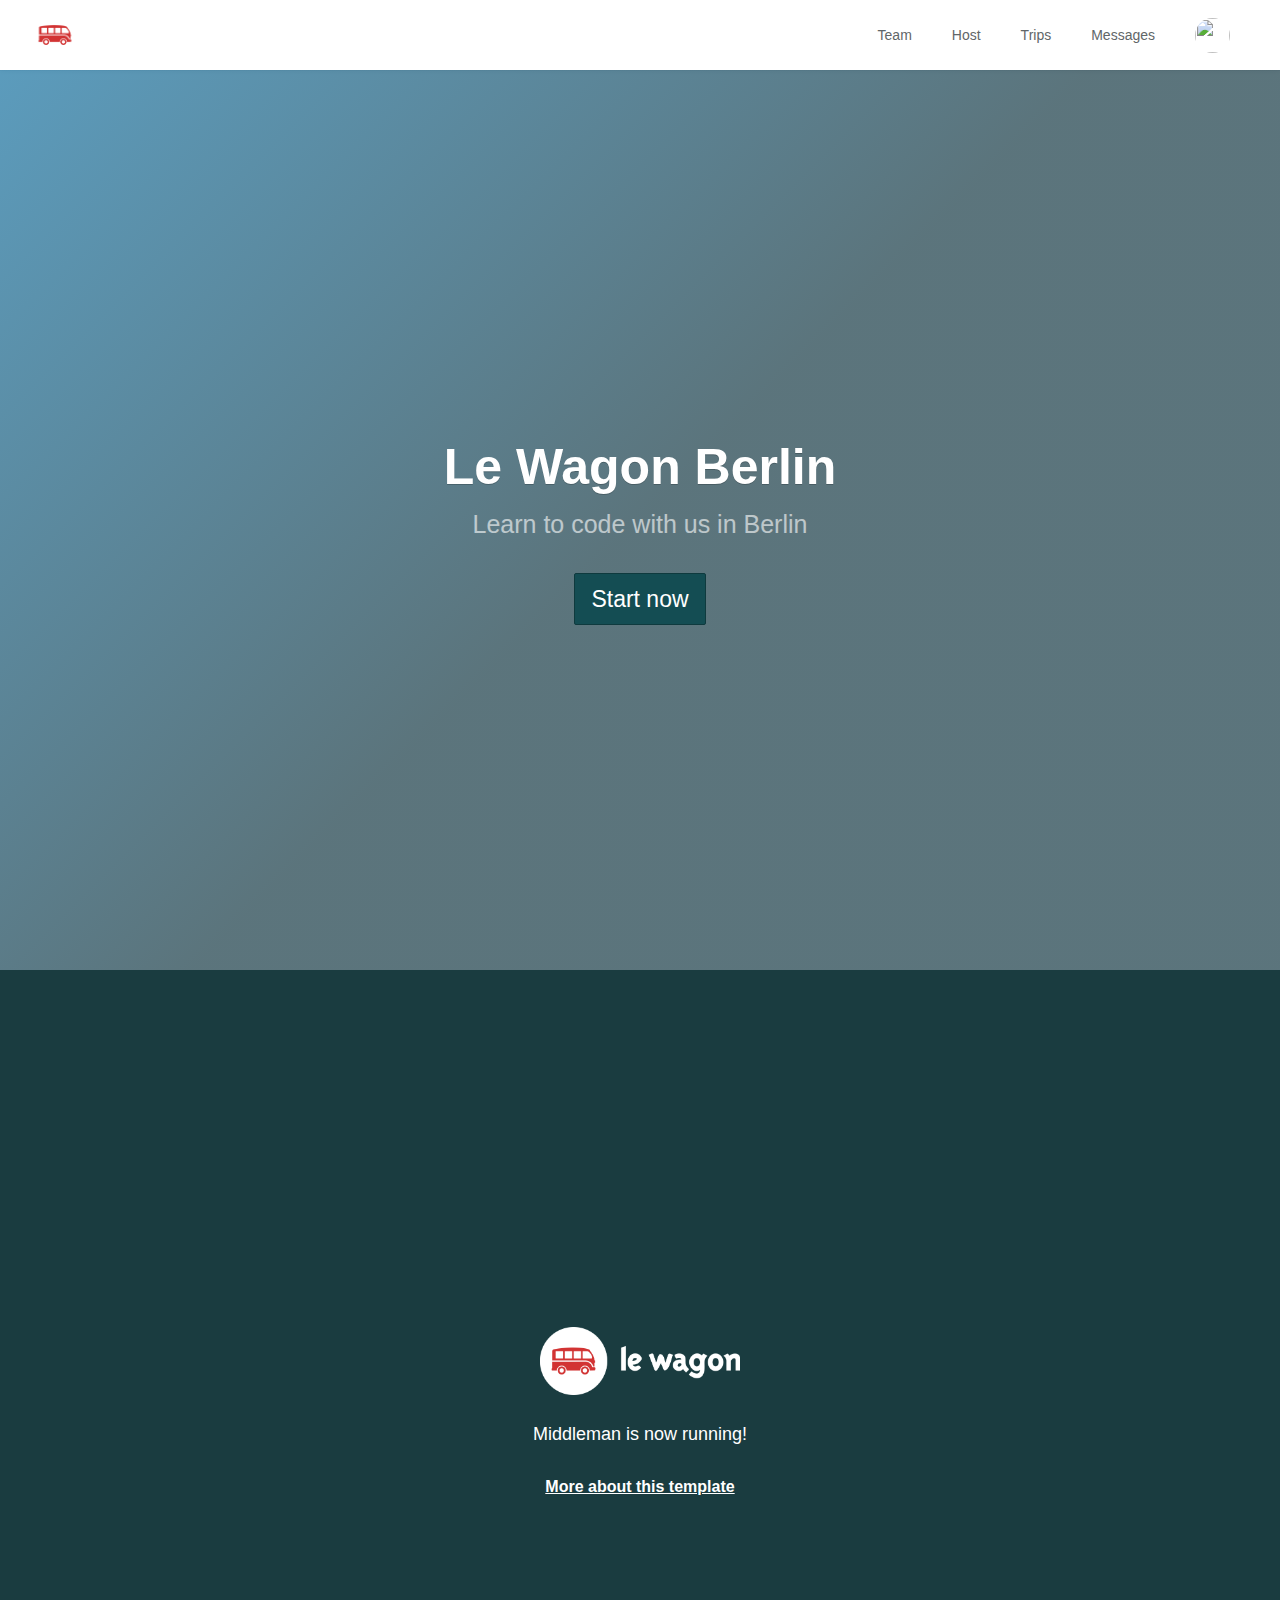
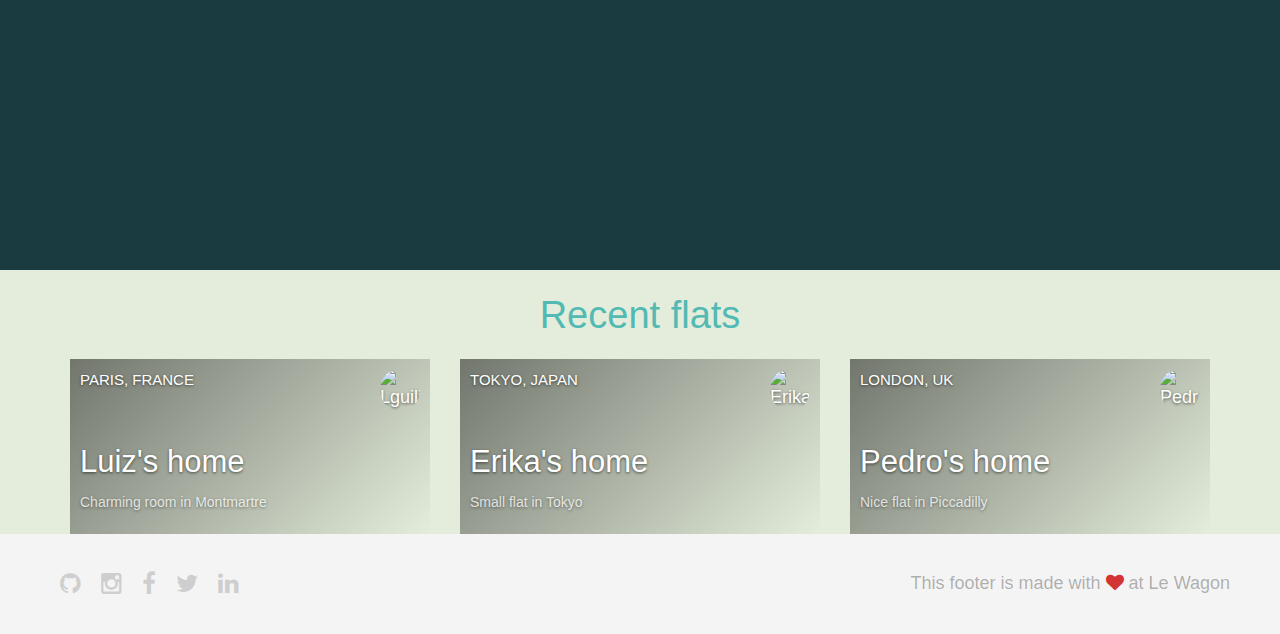
==== commit 0524e288: "Automated commit at 2018-07-16 22:25:13 UTC by middleman-deploy 2.0.0-alpha" ====
--- a/index.html
+++ b/index.html
@@ -29,7 +29,7 @@
     <!-- Profile picture with dropdown list -->
     <div class="navbar-wagon-item">
       <div class="dropdown">
-        <img src="https://kitt.lewagon.com/placeholder/users/ssaunier" class="avatar dropdown-toggle" id="navbar-wagon-menu" data-toggle="dropdown">
+        <img src="https://kitt.lewagon.com/placeholder/users/lguilins" class="avatar dropdown-toggle" id="navbar-wagon-menu" data-toggle="dropdown">
         <ul class="dropdown-menu dropdown-menu-right navbar-wagon-dropdown-menu">
           <li><a href="#">Profile</a></li>
           <li><a href="#">Dashboard</a></li>
@@ -74,41 +74,42 @@
   </div>
 </div>
 
-<div class="container">
+<div class="container" id="home-flats">
+  <h2 class="text-center">Recent flats</h2>
   <div class="row">
-    <div class="col-xs-12 col-sm-4">
-      <div class="card" style="background-image: linear-gradient(rgba(0,0,0,0.3), rgba(0,0,0,0.2)), url('https://kitt.lewagon.com/placeholder/cities/shanghai');">
-  <div class="card-category">Popular</div>
-  <div class="card-description">
-    <h2>Le Wagon Shanghai</h2>
-    <p>Very cool city, the best</p>
-  </div>
-  <img class="card-user" src="https://kitt.lewagon.com/placeholder/users/tgenaitay">
-  <a class="card-link" href="#" ></a>
-</div>
-    </div>
-    <div class="col-xs-12 col-sm-4">
-      <div class="card" style="background-image: linear-gradient(rgba(0,0,0,0.3), rgba(0,0,0,0.2)), url('https://kitt.lewagon.com/placeholder/cities/shanghai');">
-  <div class="card-category">Popular</div>
-  <div class="card-description">
-    <h2>Le Wagon Shanghai</h2>
-    <p>Very cool city, the best</p>
-  </div>
-  <img class="card-user" src="https://kitt.lewagon.com/placeholder/users/tgenaitay">
-  <a class="card-link" href="#" ></a>
-</div>
-    </div>
-    <div class="col-xs-12 col-sm-4">
-      <div class="card" style="background-image: linear-gradient(rgba(0,0,0,0.3), rgba(0,0,0,0.2)), url('https://kitt.lewagon.com/placeholder/cities/shanghai');">
-  <div class="card-category">Popular</div>
-  <div class="card-description">
-    <h2>Le Wagon Shanghai</h2>
-    <p>Very cool city, the best</p>
-  </div>
-  <img class="card-user" src="https://kitt.lewagon.com/placeholder/users/tgenaitay">
-  <a class="card-link" href="#" ></a>
-</div>
-    </div>
+      <div class="col-xs-12 col-sm-6 col-md-4">
+        <div class="card" style="background-image: linear-gradient(-225deg, rgba(0,0,0,0.5) 0%, rgba(0,0,0,0) 100%), url('https://kitt.lewagon.com/placeholder/cities/paris');">
+          <div class="card-category">Paris, France</div>
+          <div class="card-description">
+            <h3>Luiz's home</h3>
+            <p>Charming room in Montmartre</p>
+          </div>
+          <img src="https://kitt.lewagon.com/placeholder/users/lguilins" class="card-user" alt="Lguilins" />
+          <a href="flats/lguilins.html" class="card-link"></a>
+        </div>
+      </div>
+      <div class="col-xs-12 col-sm-6 col-md-4">
+        <div class="card" style="background-image: linear-gradient(-225deg, rgba(0,0,0,0.5) 0%, rgba(0,0,0,0) 100%), url('https://kitt.lewagon.com/placeholder/cities/tokyo');">
+          <div class="card-category">Tokyo, Japan</div>
+          <div class="card-description">
+            <h3>Erika's home</h3>
+            <p>Small flat in Tokyo</p>
+          </div>
+          <img src="https://kitt.lewagon.com/placeholder/users/erikadesu" class="card-user" alt="Erikadesu" />
+          <a href="flats/erikadesu.html" class="card-link"></a>
+        </div>
+      </div>
+      <div class="col-xs-12 col-sm-6 col-md-4">
+        <div class="card" style="background-image: linear-gradient(-225deg, rgba(0,0,0,0.5) 0%, rgba(0,0,0,0) 100%), url('https://kitt.lewagon.com/placeholder/cities/london');">
+          <div class="card-category">London, UK</div>
+          <div class="card-description">
+            <h3>Pedro's home</h3>
+            <p>Nice flat in Piccadilly</p>
+          </div>
+          <img src="https://kitt.lewagon.com/placeholder/users/pedrofcezar" class="card-user" alt="Pedrofcezar" />
+          <a href="flats/pedrofcezar.html" class="card-link"></a>
+        </div>
+      </div>
   </div>
 </div>
 
